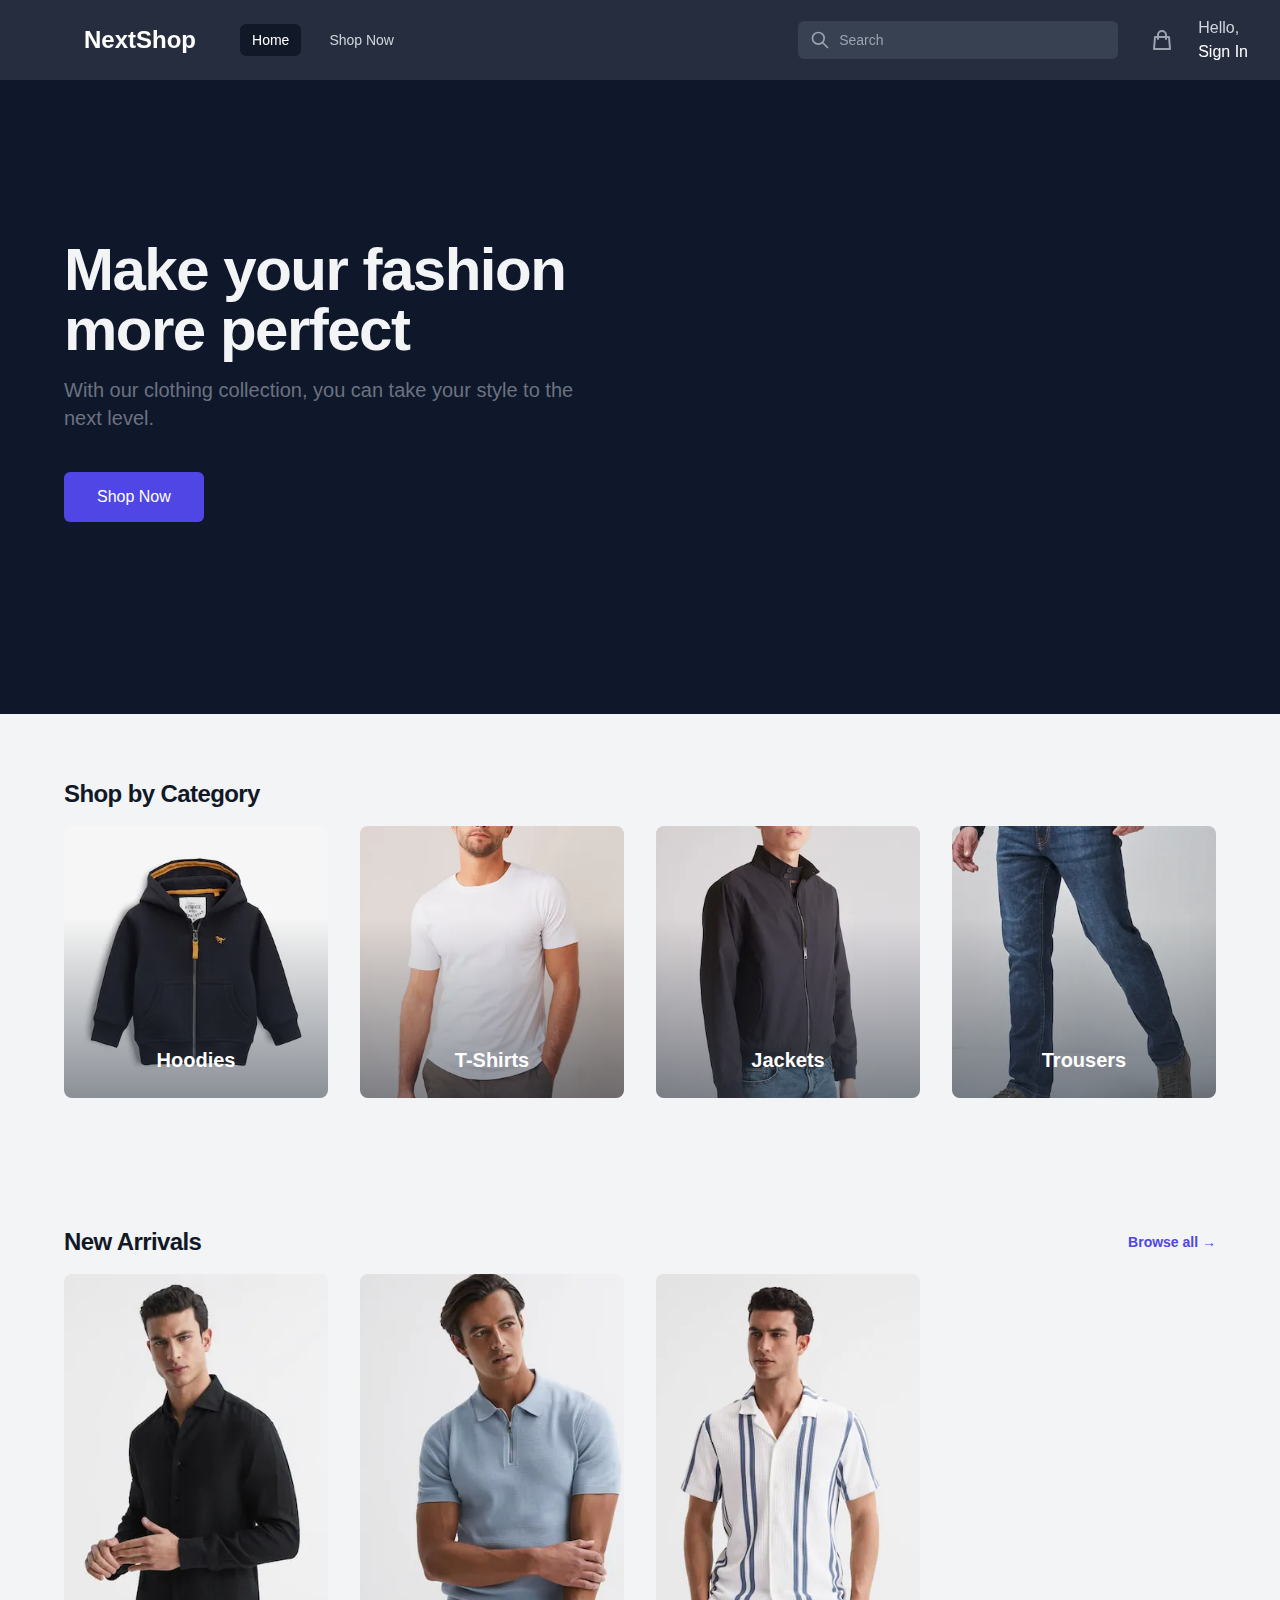
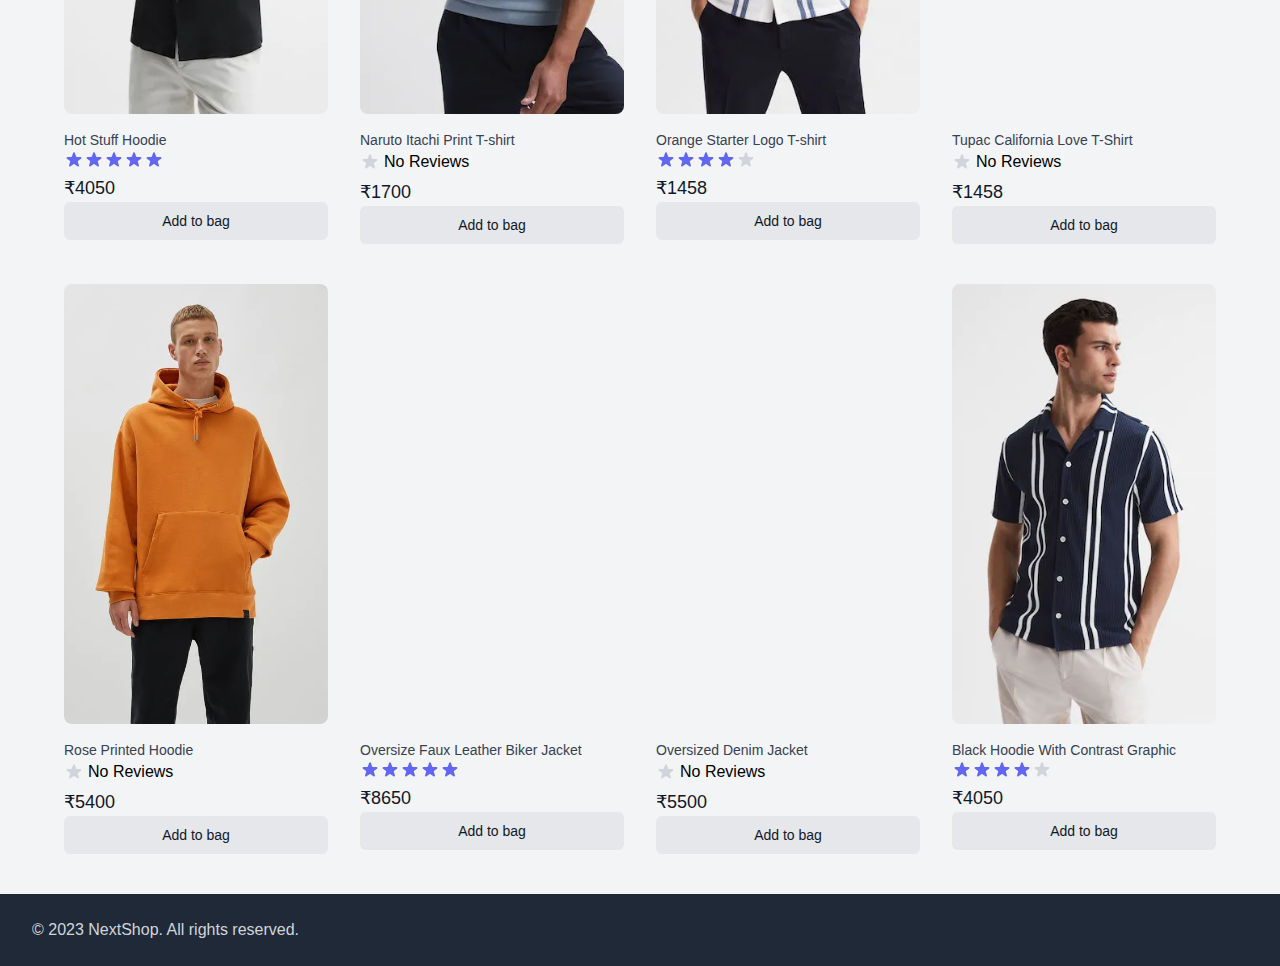
==== index.html @ e2e9a391 "Add" ====
<!doctype html>
<html lang="en">

<head>
    <meta charset="utf-8">
    <meta name="viewport" content="width=device-width, initial-scale=1">
    <title>Bootstrap demo</title>
    <link rel="stylesheet" href="style.css">
    <link href="https://cdn.jsdelivr.net/npm/bootstrap@5.3.1/dist/css/bootstrap.min.css" rel="stylesheet"
        integrity="sha384-4bw+/aepP/YC94hEpVNVgiZdgIC5+VKNBQNGCHeKRQN+PtmoHDEXuppvnDJzQIu9" crossorigin="anonymous">
</head>

<body>
    <div class="flex flex-col min-h-screen bg-gray-100">
        <nav class="sticky top-0 bg-slate-900 bg-opacity-90 backdrop-blur backdrop-filter z-40"
            data-headlessui-state="">
            <div class="max-w-7xl mx-auto px-2 sm:px-4 lg:px-8">
                <div class="relative flex h-16 md:h-20 lg:gap-x-4 justify-between items-center">
                    <div class="flex items-center justify-center gap-x-2">
                        <div class="flex-shrink-0 flex items-center text-2xl font-bold focus:outline-none focus:ring px-3 py-2 rounded-sm gap-x-2 cursor-pointer"
                            href="/"><span
                                style="box-sizing:border-box;display:inline-block;overflow:hidden;width:initial;height:initial;background:none;opacity:1;border:0;margin:0;padding:0;position:relative;max-width:100%"><span
                                    style="box-sizing:border-box;display:block;width:initial;height:initial;background:none;opacity:1;border:0;margin:0;padding:0;max-width:100%"><img
                                        style="display:block;max-width:100%;width:initial;height:initial;background:none;opacity:1;border:0;margin:0;padding:0"
                                        alt="" aria-hidden="true"
                                        src="data:image/svg+xml,%3csvg%20xmlns=%27http://www.w3.org/2000/svg%27%20version=%271.1%27%20width=%2732%27%20height=%2732%27/%3e"></span><img
                                    alt=""
                                    src="https://www.next.co.uk/static-content/icons/header/next/v1/vision/new-next-black-logo.svg"
                                    decoding="async" data-nimg="intrinsic" class="w-full h-full"
                                    style="position:absolute;top:0;left:0;bottom:0;right:0;box-sizing:border-box;padding:0;border:none;margin:auto;display:block;width:0;height:0;min-width:100%;max-width:100%;min-height:100%;max-height:100%"
                                    srcset="https://www.next.co.uk/static-content/icons/header/next/v1/vision/new-next-black-logo.svg 1x, https://www.next.co.uk/static-content/icons/header/next/v1/vision/new-next-black-logo.svg 2x"><noscript><img
                                        alt=""
                                        srcSet="https://www.next.co.uk/static-content/icons/header/next/v1/vision/new-next-black-logo.svg 1x, https://www.next.co.uk/static-content/icons/header/next/v1/vision/new-next-black-logo.svg 2x"
                                        src="https://www.next.co.uk/static-content/icons/header/next/v1/vision/new-next-black-logo.svg"
                                        decoding="async" data-nimg="intrinsic"
                                        style="position:absolute;top:0;left:0;bottom:0;right:0;box-sizing:border-box;padding:0;border:none;margin:auto;display:block;width:0;height:0;min-width:100%;max-width:100%;min-height:100%;max-height:100%"
                                        class="w-full h-full" loading="lazy" /></noscript></span><span
                                class="text-white hidden md:inline">NextShop</span></div>
                        <div class="hidden lg:block lg:ml-6">
                            <div class="flex space-x-4"><a href="index.html"><span
                                class="bg-gray-900 text-white px-3 py-2 rounded-md text-sm font-medium cursor-pointer"
                                href="index.html">Home</span></a><a href="shopNow.html"><span
                                    class="text-gray-300 hover:bg-gray-700 hover:text-white px-3 py-2 rounded-md text-sm font-medium cursor-pointer"
                                    href="shopNow.html">Shop Now</span></a></div>
                        </div>
                    </div>
                    <div class="flex-1 flex justify-center items-center px-2 lg:ml-6 lg:justify-end">
                        <form class="max-w-lg w-full lg:max-w-xs"><label for="search" class="sr-only">Search</label>
                            <div class="relative">
                                <div class="absolute inset-y-0 left-0 pl-3 flex items-center pointer-events-none"><svg
                                        xmlns="http://www.w3.org/2000/svg" fill="none" viewBox="0 0 24 24"
                                        stroke-width="2" stroke="currentColor" aria-hidden="true"
                                        class="h-5 w-5 text-gray-400">
                                        <path stroke-linecap="round" stroke-linejoin="round"
                                            d="M21 21l-6-6m2-5a7 7 0 11-14 0 7 7 0 0114 0z"></path>
                                    </svg></div><input type="search" id="search" name="search"
                                    class="block w-full pl-10 pr-3 py-2 border border-transparent rounded-md leading-5 bg-gray-700 text-gray-300 placeholder-gray-400 focus:outline-none focus:bg-white focus:border-white focus:ring-white focus:text-gray-900 sm:text-sm lg:max-w-sm"
                                    placeholder="Search" value="">
                            </div>
                        </form>
                    </div>
                    <div class="flex items-center lg:hidden"><button
                            class="inline-flex items-center justify-center p-2 rounded-md text-gray-400 hover:text-white focus:outline-none focus:ring-1 focus:ring-offset-1 focus:ring-offset-gray-800 focus:ring-white"
                            id="headlessui-disclosure-button-2" type="button" aria-expanded="false"
                            data-headlessui-state=""><span class="sr-only">Open main menu</span><svg
                                xmlns="http://www.w3.org/2000/svg" fill="none" viewBox="0 0 24 24" stroke-width="2"
                                stroke="currentColor" aria-hidden="true" class="block h-6 w-6">
                                <path stroke-linecap="round" stroke-linejoin="round" d="M4 6h16M4 12h16M4 18h16"></path>
                            </svg></button></div>
                    <div class="flex items-center"><button type="button"
                            class="relative flex-shrink-0 p-2 text-gray-400 hover:text-white focus:outline-none focus:ring-1 focus:ring-offset-1 focus:ring-offset-gray-800 focus:ring-white rounded-md"
                            href="/cart"><span class="sr-only">View Cart</span><svg xmlns="http://www.w3.org/2000/svg"
                                fill="none" viewBox="0 0 24 24" stroke-width="2" stroke="currentColor"
                                aria-hidden="true" class="h-6 w-6">
                                <path stroke-linecap="round" stroke-linejoin="round"
                                    d="M16 11V7a4 4 0 00-8 0v4M5 9h14l1 12H4L5 9z"></path>
                            </svg></button>
                        <div class="relative flex-shrink-0 z-40" data-headlessui-state="">
                            <div class="flex-shrink-0 text-white hidden lg:flex flex-col ml-4"><span
                                    class="text-gray-300 font-medium">Hello,</span><button
                                    class="focus:outline-none focus:ring-1 focus:ring-offset-1 focus:ring-offset-gray-800 focus:ring-white cursor-pointer"
                                    id="headlessui-menu-button-1" type="button" aria-haspopup="true"
                                    aria-expanded="false" data-headlessui-state=""><a href="login.html"><span class="font-medium text-white"
                                    id="names"    href="">Sign In</span></a></button></div>
                        </div>
                    </div>
                </div>
            </div>
        </nav>
        <div class="flex-1 container max-w-7xl mx-auto px-4 sm:px-6 lg:px-8">
            <div>
                <div class="relative overflow-hidden bg-slate-900 full-bleed">
                    <div class="pt-16 pb-80 sm:pt-24 sm:pb-40 lg:pt-40 lg:pb-48">
                        <div class="relative max-w-7xl mx-auto px-4 sm:px-6 lg:px-8 sm:static">
                            <div class="sm:max-w-lg">
                                <h1 class="text-4xl font font-extrabold tracking-tight text-gray-100 sm:text-6xl">Make
                                    your fashion more perfect</h1>
                                <p class="mt-4 text-xl text-gray-500">With our clothing collection, you can take your
                                    style to the next level.</p>
                            </div>
                            <div>
                                <div class="mt-10">
                                    <div aria-hidden="true"
                                        class="pointer-events-none lg:absolute lg:inset-y-0 lg:max-w-7xl lg:mx-auto lg:w-full">
                                        <div
                                            class="absolute transform sm:left-1/2 sm:top-0 sm:translate-x-8 lg:left-1/2 lg:top-1/2 lg:-translate-y-1/2 lg:translate-x-8">
                                            <div class="flex items-center space-x-6 lg:space-x-8">
                                                <div class="flex-shrink-0 grid grid-cols-1 gap-y-6 lg:gap-y-8">
                                                    <div class="rounded-lg overflow-hidden sm:opacity-0 lg:opacity-100">
                                                        <span
                                                            style="box-sizing:border-box;display:inline-block;overflow:hidden;width:initial;height:initial;background:none;opacity:1;border:0;margin:0;padding:0;position:relative;max-width:100%"><span
                                                                style="box-sizing:border-box;display:block;width:initial;height:initial;background:none;opacity:1;border:0;margin:0;padding:0;max-width:100%"><img
                                                                    style="display:block;max-width:100%;width:initial;height:initial;background:none;opacity:1;border:0;margin:0;padding:0"
                                                                    alt="" aria-hidden="true"
                                                                    src="Nextshopbranded_files"></span><img
                                                                alt=""
                                                                src="/_next/image?url=https%3A%2F%2Fxcdn.next.co.uk%2Fcommon%2Fitems%2Fdefault%2Fdefault%2Fpublications%2Fg75%2Fshotzoom%2F2010%2F355-647s.jpg%3Fim%3DResize%2Cwidth%3D364&amp;w=384&amp;q=75"
                                                                decoding="async" data-nimg="intrinsic"
                                                                class="w-full h-full object-center object-cover"
                                                                style="position:absolute;top:0;left:0;bottom:0;right:0;box-sizing:border-box;padding:0;border:none;margin:auto;display:block;width:0;height:0;min-width:100%;max-width:100%;min-height:100%;max-height:100%"
                                                                srcset="/_next/image?url=https%3A%2F%2Fxcdn.next.co.uk%2Fcommon%2Fitems%2Fdefault%2Fdefault%2Fpublications%2Fg75%2Fshotzoom%2F2010%2F355-647s.jpg%3Fim%3DResize%2Cwidth%3D364&amp;w=256&amp;q=75 1x, /_next/image?url=https%3A%2F%2Fxcdn.next.co.uk%2Fcommon%2Fitems%2Fdefault%2Fdefault%2Fpublications%2Fg75%2Fshotzoom%2F2010%2F355-647s.jpg%3Fim%3DResize%2Cwidth%3D364&amp;w=384&amp;q=75 2x"><noscript><img
                                                                    alt=""
                                                                    srcSet="/_next/image?url=https%3A%2F%2Fxcdn.next.co.uk%2Fcommon%2Fitems%2Fdefault%2Fdefault%2Fpublications%2Fg75%2Fshotzoom%2F2010%2F355-647s.jpg%3Fim%3DResize%2Cwidth%3D364&amp;w=256&amp;q=75 1x, /_next/image?url=https%3A%2F%2Fxcdn.next.co.uk%2Fcommon%2Fitems%2Fdefault%2Fdefault%2Fpublications%2Fg75%2Fshotzoom%2F2010%2F355-647s.jpg%3Fim%3DResize%2Cwidth%3D364&amp;w=384&amp;q=75 2x"
                                                                    src="/_next/image?url=https%3A%2F%2Fxcdn.next.co.uk%2Fcommon%2Fitems%2Fdefault%2Fdefault%2Fpublications%2Fg75%2Fshotzoom%2F2010%2F355-647s.jpg%3Fim%3DResize%2Cwidth%3D364&amp;w=384&amp;q=75"
                                                                    decoding="async" data-nimg="intrinsic"
                                                                    style="position:absolute;top:0;left:0;bottom:0;right:0;box-sizing:border-box;padding:0;border:none;margin:auto;display:block;width:0;height:0;min-width:100%;max-width:100%;min-height:100%;max-height:100%"
                                                                    class="w-full h-full object-center object-cover"
                                                                    loading="lazy" /></noscript></span>
                                                    </div>
                                                    <div class="rounded-lg overflow-hidden"><span
                                                            style="box-sizing:border-box;display:inline-block;overflow:hidden;width:initial;height:initial;background:none;opacity:1;border:0;margin:0;padding:0;position:relative;max-width:100%"><span
                                                                style="box-sizing:border-box;display:block;width:initial;height:initial;background:none;opacity:1;border:0;margin:0;padding:0;max-width:100%"><img
                                                                    style="display:block;max-width:100%;width:initial;height:initial;background:none;opacity:1;border:0;margin:0;padding:0"
                                                                    alt="" aria-hidden="true"
                                                                    src="data:image/svg+xml,%3csvg%20xmlns=%27http://www.w3.org/2000/svg%27%20version=%271.1%27%20width=%27176%27%20height=%27256%27/%3e"></span><img
                                                                alt=""
                                                                src="/_next/image?url=https%3A%2F%2Fxcdn.next.co.uk%2Fcommon%2Fitems%2Fdefault%2Fdefault%2Fitemimages%2Faltitemzoom%2Fa21169s.jpg%3Fim%3DResize%2Cwidth%3D364&amp;w=384&amp;q=75"
                                                                decoding="async" data-nimg="intrinsic"
                                                                class="w-full h-full object-center object-cover"
                                                                style="position:absolute;top:0;left:0;bottom:0;right:0;box-sizing:border-box;padding:0;border:none;margin:auto;display:block;width:0;height:0;min-width:100%;max-width:100%;min-height:100%;max-height:100%"
                                                                srcset="/_next/image?url=https%3A%2F%2Fxcdn.next.co.uk%2Fcommon%2Fitems%2Fdefault%2Fdefault%2Fitemimages%2Faltitemzoom%2Fa21169s.jpg%3Fim%3DResize%2Cwidth%3D364&amp;w=256&amp;q=75 1x, /_next/image?url=https%3A%2F%2Fxcdn.next.co.uk%2Fcommon%2Fitems%2Fdefault%2Fdefault%2Fitemimages%2Faltitemzoom%2Fa21169s.jpg%3Fim%3DResize%2Cwidth%3D364&amp;w=384&amp;q=75 2x"><noscript><img
                                                                    alt=""
                                                                    srcSet="/_next/image?url=https%3A%2F%2Fxcdn.next.co.uk%2Fcommon%2Fitems%2Fdefault%2Fdefault%2Fitemimages%2Faltitemzoom%2Fa21169s.jpg%3Fim%3DResize%2Cwidth%3D364&amp;w=256&amp;q=75 1x, /_next/image?url=https%3A%2F%2Fxcdn.next.co.uk%2Fcommon%2Fitems%2Fdefault%2Fdefault%2Fitemimages%2Faltitemzoom%2Fa21169s.jpg%3Fim%3DResize%2Cwidth%3D364&amp;w=384&amp;q=75 2x"
                                                                    src="/_next/image?url=https%3A%2F%2Fxcdn.next.co.uk%2Fcommon%2Fitems%2Fdefault%2Fdefault%2Fitemimages%2Faltitemzoom%2Fa21169s.jpg%3Fim%3DResize%2Cwidth%3D364&amp;w=384&amp;q=75"
                                                                    decoding="async" data-nimg="intrinsic"
                                                                    style="position:absolute;top:0;left:0;bottom:0;right:0;box-sizing:border-box;padding:0;border:none;margin:auto;display:block;width:0;height:0;min-width:100%;max-width:100%;min-height:100%;max-height:100%"
                                                                    class="w-full h-full object-center object-cover"
                                                                    loading="lazy" /></noscript></span></div>
                                                </div>
                                                <div class="flex-shrink-0 grid grid-cols-1 gap-y-6 lg:gap-y-8">
                                                    <div class="rounded-lg overflow-hidden"><span
                                                            style="box-sizing:border-box;display:inline-block;overflow:hidden;width:initial;height:initial;background:none;opacity:1;border:0;margin:0;padding:0;position:relative;max-width:100%"><span
                                                                style="box-sizing:border-box;display:block;width:initial;height:initial;background:none;opacity:1;border:0;margin:0;padding:0;max-width:100%"><img
                                                                    style="display:block;max-width:100%;width:initial;height:initial;background:none;opacity:1;border:0;margin:0;padding:0"
                                                                    alt="" aria-hidden="true"
                                                                    src="data:image/svg+xml,%3csvg%20xmlns=%27http://www.w3.org/2000/svg%27%20version=%271.1%27%20width=%27176%27%20height=%27256%27/%3e"></span><img
                                                                alt=""
                                                                src="/_next/image?url=https%3A%2F%2Fxcdn.next.co.uk%2Fcommon%2Fitems%2Fdefault%2Fdefault%2Fpublications%2Fg22%2Fshotzoom%2F678%2F828-527s.jpg%3Fim%3DResize%2Cwidth%3D364&amp;w=384&amp;q=75"
                                                                decoding="async" data-nimg="intrinsic"
                                                                class="w-full h-full object-center object-cover"
                                                                style="position:absolute;top:0;left:0;bottom:0;right:0;box-sizing:border-box;padding:0;border:none;margin:auto;display:block;width:0;height:0;min-width:100%;max-width:100%;min-height:100%;max-height:100%"
                                                                srcset="/_next/image?url=https%3A%2F%2Fxcdn.next.co.uk%2Fcommon%2Fitems%2Fdefault%2Fdefault%2Fpublications%2Fg22%2Fshotzoom%2F678%2F828-527s.jpg%3Fim%3DResize%2Cwidth%3D364&amp;w=256&amp;q=75 1x, /_next/image?url=https%3A%2F%2Fxcdn.next.co.uk%2Fcommon%2Fitems%2Fdefault%2Fdefault%2Fpublications%2Fg22%2Fshotzoom%2F678%2F828-527s.jpg%3Fim%3DResize%2Cwidth%3D364&amp;w=384&amp;q=75 2x"><noscript><img
                                                                    alt=""
                                                                    srcSet="/_next/image?url=https%3A%2F%2Fxcdn.next.co.uk%2Fcommon%2Fitems%2Fdefault%2Fdefault%2Fpublications%2Fg22%2Fshotzoom%2F678%2F828-527s.jpg%3Fim%3DResize%2Cwidth%3D364&amp;w=256&amp;q=75 1x, /_next/image?url=https%3A%2F%2Fxcdn.next.co.uk%2Fcommon%2Fitems%2Fdefault%2Fdefault%2Fpublications%2Fg22%2Fshotzoom%2F678%2F828-527s.jpg%3Fim%3DResize%2Cwidth%3D364&amp;w=384&amp;q=75 2x"
                                                                    src="/_next/image?url=https%3A%2F%2Fxcdn.next.co.uk%2Fcommon%2Fitems%2Fdefault%2Fdefault%2Fpublications%2Fg22%2Fshotzoom%2F678%2F828-527s.jpg%3Fim%3DResize%2Cwidth%3D364&amp;w=384&amp;q=75"
                                                                    decoding="async" data-nimg="intrinsic"
                                                                    style="position:absolute;top:0;left:0;bottom:0;right:0;box-sizing:border-box;padding:0;border:none;margin:auto;display:block;width:0;height:0;min-width:100%;max-width:100%;min-height:100%;max-height:100%"
                                                                    class="w-full h-full object-center object-cover"
                                                                    loading="lazy" /></noscript></span></div>
                                                    <div class="rounded-lg overflow-hidden"><span
                                                            style="box-sizing:border-box;display:inline-block;overflow:hidden;width:initial;height:initial;background:none;opacity:1;border:0;margin:0;padding:0;position:relative;max-width:100%"><span
                                                                style="box-sizing:border-box;display:block;width:initial;height:initial;background:none;opacity:1;border:0;margin:0;padding:0;max-width:100%"><img
                                                                    style="display:block;max-width:100%;width:initial;height:initial;background:none;opacity:1;border:0;margin:0;padding:0"
                                                                    alt="" aria-hidden="true"
                                                                    src="data:image/svg+xml,%3csvg%20xmlns=%27http://www.w3.org/2000/svg%27%20version=%271.1%27%20width=%27176%27%20height=%27256%27/%3e"></span><img
                                                                alt=""
                                                                src="/_next/image?url=https%3A%2F%2Fxcdn.next.co.uk%2Fcommon%2Fitems%2Fdefault%2Fdefault%2Fpublications%2Fg22%2Fshotzoom%2F676%2F934-315s.jpg%3Fim%3DResize%2Cwidth%3D364&amp;w=384&amp;q=75"
                                                                decoding="async" data-nimg="intrinsic"
                                                                class="w-full h-full object-center object-cover"
                                                                style="position:absolute;top:0;left:0;bottom:0;right:0;box-sizing:border-box;padding:0;border:none;margin:auto;display:block;width:0;height:0;min-width:100%;max-width:100%;min-height:100%;max-height:100%"
                                                                srcset="/_next/image?url=https%3A%2F%2Fxcdn.next.co.uk%2Fcommon%2Fitems%2Fdefault%2Fdefault%2Fpublications%2Fg22%2Fshotzoom%2F676%2F934-315s.jpg%3Fim%3DResize%2Cwidth%3D364&amp;w=256&amp;q=75 1x, /_next/image?url=https%3A%2F%2Fxcdn.next.co.uk%2Fcommon%2Fitems%2Fdefault%2Fdefault%2Fpublications%2Fg22%2Fshotzoom%2F676%2F934-315s.jpg%3Fim%3DResize%2Cwidth%3D364&amp;w=384&amp;q=75 2x"><noscript><img
                                                                    alt=""
                                                                    srcSet="/_next/image?url=https%3A%2F%2Fxcdn.next.co.uk%2Fcommon%2Fitems%2Fdefault%2Fdefault%2Fpublications%2Fg22%2Fshotzoom%2F676%2F934-315s.jpg%3Fim%3DResize%2Cwidth%3D364&amp;w=256&amp;q=75 1x, /_next/image?url=https%3A%2F%2Fxcdn.next.co.uk%2Fcommon%2Fitems%2Fdefault%2Fdefault%2Fpublications%2Fg22%2Fshotzoom%2F676%2F934-315s.jpg%3Fim%3DResize%2Cwidth%3D364&amp;w=384&amp;q=75 2x"
                                                                    src="/_next/image?url=https%3A%2F%2Fxcdn.next.co.uk%2Fcommon%2Fitems%2Fdefault%2Fdefault%2Fpublications%2Fg22%2Fshotzoom%2F676%2F934-315s.jpg%3Fim%3DResize%2Cwidth%3D364&amp;w=384&amp;q=75"
                                                                    decoding="async" data-nimg="intrinsic"
                                                                    style="position:absolute;top:0;left:0;bottom:0;right:0;box-sizing:border-box;padding:0;border:none;margin:auto;display:block;width:0;height:0;min-width:100%;max-width:100%;min-height:100%;max-height:100%"
                                                                    class="w-full h-full object-center object-cover"
                                                                    loading="lazy" /></noscript></span></div>
                                                    <div class="rounded-lg overflow-hidden"><span
                                                            style="box-sizing:border-box;display:inline-block;overflow:hidden;width:initial;height:initial;background:none;opacity:1;border:0;margin:0;padding:0;position:relative;max-width:100%"><span
                                                                style="box-sizing:border-box;display:block;width:initial;height:initial;background:none;opacity:1;border:0;margin:0;padding:0;max-width:100%"><img
                                                                    style="display:block;max-width:100%;width:initial;height:initial;background:none;opacity:1;border:0;margin:0;padding:0"
                                                                    alt="" aria-hidden="true"
                                                                    src="data:image/svg+xml,%3csvg%20xmlns=%27http://www.w3.org/2000/svg%27%20version=%271.1%27%20width=%27176%27%20height=%27256%27/%3e"></span><img
                                                                alt=""
                                                                src="/_next/image?url=https%3A%2F%2Fxcdn.next.co.uk%2Fcommon%2Fitems%2Fdefault%2Fdefault%2Fpublications%2Fg76%2Fshotzoom%2F4204%2Fa24-296s.jpg%3Fim%3DResize%2Cwidth%3D364&amp;w=384&amp;q=75"
                                                                decoding="async" data-nimg="intrinsic"
                                                                class="w-full h-full object-center object-cover"
                                                                style="position:absolute;top:0;left:0;bottom:0;right:0;box-sizing:border-box;padding:0;border:none;margin:auto;display:block;width:0;height:0;min-width:100%;max-width:100%;min-height:100%;max-height:100%"
                                                                srcset="/_next/image?url=https%3A%2F%2Fxcdn.next.co.uk%2Fcommon%2Fitems%2Fdefault%2Fdefault%2Fpublications%2Fg76%2Fshotzoom%2F4204%2Fa24-296s.jpg%3Fim%3DResize%2Cwidth%3D364&amp;w=256&amp;q=75 1x, /_next/image?url=https%3A%2F%2Fxcdn.next.co.uk%2Fcommon%2Fitems%2Fdefault%2Fdefault%2Fpublications%2Fg76%2Fshotzoom%2F4204%2Fa24-296s.jpg%3Fim%3DResize%2Cwidth%3D364&amp;w=384&amp;q=75 2x"><noscript><img
                                                                    alt=""
                                                                    srcSet="/_next/image?url=https%3A%2F%2Fxcdn.next.co.uk%2Fcommon%2Fitems%2Fdefault%2Fdefault%2Fpublications%2Fg76%2Fshotzoom%2F4204%2Fa24-296s.jpg%3Fim%3DResize%2Cwidth%3D364&amp;w=256&amp;q=75 1x, /_next/image?url=https%3A%2F%2Fxcdn.next.co.uk%2Fcommon%2Fitems%2Fdefault%2Fdefault%2Fpublications%2Fg76%2Fshotzoom%2F4204%2Fa24-296s.jpg%3Fim%3DResize%2Cwidth%3D364&amp;w=384&amp;q=75 2x"
                                                                    src="/_next/image?url=https%3A%2F%2Fxcdn.next.co.uk%2Fcommon%2Fitems%2Fdefault%2Fdefault%2Fpublications%2Fg76%2Fshotzoom%2F4204%2Fa24-296s.jpg%3Fim%3DResize%2Cwidth%3D364&amp;w=384&amp;q=75"
                                                                    decoding="async" data-nimg="intrinsic"
                                                                    style="position:absolute;top:0;left:0;bottom:0;right:0;box-sizing:border-box;padding:0;border:none;margin:auto;display:block;width:0;height:0;min-width:100%;max-width:100%;min-height:100%;max-height:100%"
                                                                    class="w-full h-full object-center object-cover"
                                                                    loading="lazy" /></noscript></span></div>
                                                </div>
                                                <div class="flex-shrink-0 grid grid-cols-1 gap-y-6 lg:gap-y-8">
                                                    <div class="rounded-lg overflow-hidden"><span
                                                            style="box-sizing:border-box;display:inline-block;overflow:hidden;width:initial;height:initial;background:none;opacity:1;border:0;margin:0;padding:0;position:relative;max-width:100%"><span
                                                                style="box-sizing:border-box;display:block;width:initial;height:initial;background:none;opacity:1;border:0;margin:0;padding:0;max-width:100%"><img
                                                                    style="display:block;max-width:100%;width:initial;height:initial;background:none;opacity:1;border:0;margin:0;padding:0"
                                                                    alt="" aria-hidden="true"
                                                                    src="data:image/svg+xml,%3csvg%20xmlns=%27http://www.w3.org/2000/svg%27%20version=%271.1%27%20width=%27176%27%20height=%27256%27/%3e"></span><img
                                                                alt=""
                                                                src="/_next/image?url=https%3A%2F%2Fxcdn.next.co.uk%2Fcommon%2Fitems%2Fdefault%2Fdefault%2Fitemimages%2Faltitemzoom%2Fk06271s.jpg%3Fim%3DResize%2Cwidth%3D364&amp;w=384&amp;q=75"
                                                                decoding="async" data-nimg="intrinsic"
                                                                class="w-full h-full object-center object-cover"
                                                                style="position:absolute;top:0;left:0;bottom:0;right:0;box-sizing:border-box;padding:0;border:none;margin:auto;display:block;width:0;height:0;min-width:100%;max-width:100%;min-height:100%;max-height:100%"
                                                                srcset="/_next/image?url=https%3A%2F%2Fxcdn.next.co.uk%2Fcommon%2Fitems%2Fdefault%2Fdefault%2Fitemimages%2Faltitemzoom%2Fk06271s.jpg%3Fim%3DResize%2Cwidth%3D364&amp;w=256&amp;q=75 1x, /_next/image?url=https%3A%2F%2Fxcdn.next.co.uk%2Fcommon%2Fitems%2Fdefault%2Fdefault%2Fitemimages%2Faltitemzoom%2Fk06271s.jpg%3Fim%3DResize%2Cwidth%3D364&amp;w=384&amp;q=75 2x"><noscript><img
                                                                    alt=""
                                                                    srcSet="/_next/image?url=https%3A%2F%2Fxcdn.next.co.uk%2Fcommon%2Fitems%2Fdefault%2Fdefault%2Fitemimages%2Faltitemzoom%2Fk06271s.jpg%3Fim%3DResize%2Cwidth%3D364&amp;w=256&amp;q=75 1x, /_next/image?url=https%3A%2F%2Fxcdn.next.co.uk%2Fcommon%2Fitems%2Fdefault%2Fdefault%2Fitemimages%2Faltitemzoom%2Fk06271s.jpg%3Fim%3DResize%2Cwidth%3D364&amp;w=384&amp;q=75 2x"
                                                                    src="/_next/image?url=https%3A%2F%2Fxcdn.next.co.uk%2Fcommon%2Fitems%2Fdefault%2Fdefault%2Fitemimages%2Faltitemzoom%2Fk06271s.jpg%3Fim%3DResize%2Cwidth%3D364&amp;w=384&amp;q=75"
                                                                    decoding="async" data-nimg="intrinsic"
                                                                    style="position:absolute;top:0;left:0;bottom:0;right:0;box-sizing:border-box;padding:0;border:none;margin:auto;display:block;width:0;height:0;min-width:100%;max-width:100%;min-height:100%;max-height:100%"
                                                                    class="w-full h-full object-center object-cover"
                                                                    loading="lazy" /></noscript></span></div>
                                                    <div class="rounded-lg overflow-hidden"><span
                                                            style="box-sizing:border-box;display:inline-block;overflow:hidden;width:initial;height:initial;background:none;opacity:1;border:0;margin:0;padding:0;position:relative;max-width:100%"><span
                                                                style="box-sizing:border-box;display:block;width:initial;height:initial;background:none;opacity:1;border:0;margin:0;padding:0;max-width:100%"><img
                                                                    style="display:block;max-width:100%;width:initial;height:initial;background:none;opacity:1;border:0;margin:0;padding:0"
                                                                    alt="" aria-hidden="true"
                                                                    src="data:image/svg+xml,%3csvg%20xmlns=%27http://www.w3.org/2000/svg%27%20version=%271.1%27%20width=%27176%27%20height=%27256%27/%3e"></span><img
                                                                alt=""
                                                                src="/_next/image?url=https%3A%2F%2Fxcdn.next.co.uk%2Fcommon%2Fitems%2Fdefault%2Fdefault%2Fitemimages%2Faltitemzoom%2Fp70321s.jpg%3Fim%3DResize%2Cwidth%3D364&amp;w=384&amp;q=75"
                                                                decoding="async" data-nimg="intrinsic"
                                                                class="w-full h-full object-center object-cover"
                                                                style="position:absolute;top:0;left:0;bottom:0;right:0;box-sizing:border-box;padding:0;border:none;margin:auto;display:block;width:0;height:0;min-width:100%;max-width:100%;min-height:100%;max-height:100%"
                                                                srcset="/_next/image?url=https%3A%2F%2Fxcdn.next.co.uk%2Fcommon%2Fitems%2Fdefault%2Fdefault%2Fitemimages%2Faltitemzoom%2Fp70321s.jpg%3Fim%3DResize%2Cwidth%3D364&amp;w=256&amp;q=75 1x, /_next/image?url=https%3A%2F%2Fxcdn.next.co.uk%2Fcommon%2Fitems%2Fdefault%2Fdefault%2Fitemimages%2Faltitemzoom%2Fp70321s.jpg%3Fim%3DResize%2Cwidth%3D364&amp;w=384&amp;q=75 2x"><noscript><img
                                                                    alt=""
                                                                    srcSet="/_next/image?url=https%3A%2F%2Fxcdn.next.co.uk%2Fcommon%2Fitems%2Fdefault%2Fdefault%2Fitemimages%2Faltitemzoom%2Fp70321s.jpg%3Fim%3DResize%2Cwidth%3D364&amp;w=256&amp;q=75 1x, /_next/image?url=https%3A%2F%2Fxcdn.next.co.uk%2Fcommon%2Fitems%2Fdefault%2Fdefault%2Fitemimages%2Faltitemzoom%2Fp70321s.jpg%3Fim%3DResize%2Cwidth%3D364&amp;w=384&amp;q=75 2x"
                                                                    src="/_next/image?url=https%3A%2F%2Fxcdn.next.co.uk%2Fcommon%2Fitems%2Fdefault%2Fdefault%2Fitemimages%2Faltitemzoom%2Fp70321s.jpg%3Fim%3DResize%2Cwidth%3D364&amp;w=384&amp;q=75"
                                                                    decoding="async" data-nimg="intrinsic"
                                                                    style="position:absolute;top:0;left:0;bottom:0;right:0;box-sizing:border-box;padding:0;border:none;margin:auto;display:block;width:0;height:0;min-width:100%;max-width:100%;min-height:100%;max-height:100%"
                                                                    class="w-full h-full object-center object-cover"
                                                                    loading="lazy" /></noscript></span></div>
                                                </div>
                                            </div>
                                        </div>
                                    </div><a href="shopNow.html"><span
                                        class="inline-block text-center bg-indigo-600 border border-transparent rounded-md py-3 px-8 font-medium text-white hover:bg-indigo-700 cursor-pointer"
                                        href="shopNow.html">Shop Now</span></a>
                                </div>
                            </div>
                        </div>
                    </div>
                </div>
                <div>
                    <div class="py-16 xl:max-w-7xl xl:mx-auto xl:px-8">
                        <h2 class="text-2xl font-extrabold tracking-tight text-gray-900">Shop by Category</h2>
                        <div class="mt-4 scrollbar">
                            <div class="-my-2">
                                <div
                                    class="box-content py-2 relative h-80 overflow-x-auto overflow-y-hidden xl:overflow-visible">
                                    <div
                                        class="absolute min-w-screen-xl px-4 flex space-x-8 sm:px-6 lg:px-8 xl:relative xl:px-0 xl:space-x-0 xl:grid xl:grid-cols-4 xl:gap-x-8">
                                        <div>
                                            <div class="relative w-56 h-[17rem] rounded-lg p-6 flex flex-col overflow-hidden hover:opacity-75 xl:w-auto cursor-pointer"
                                                href="/search?category=Hoodies"><span class="absolute inset-0"><span
                                                        style="box-sizing:border-box;display:block;overflow:hidden;width:initial;height:initial;background:none;opacity:1;border:0;margin:0;padding:0;position:absolute;top:0;left:0;bottom:0;right:0"><img
                                                            alt="Hoodies" sizes="100vw"
                                                            srcset="images/image (5).webp"
                                                            src="images/image (5).webp"
                                                            decoding="async" data-nimg="fill"
                                                            class="object-center object-cover"
                                                            style="position:absolute;top:0;left:0;bottom:0;right:0;box-sizing:border-box;padding:0;border:none;margin:auto;display:block;width:0;height:0;min-width:100%;max-width:100%;min-height:100%;max-height:100%"></span></span><span
                                                    class="absolute inset-x-0 bottom-0 h-2/3 bg-gradient-to-t from-gray-800 opacity-50"></span><span
                                                    class="relative mt-auto text-center text-xl font-bold text-white">Hoodies</span>
                                            </div>
                                        </div>
                                        <div>
                                            <div class="relative w-56 h-[17rem] rounded-lg p-6 flex flex-col overflow-hidden hover:opacity-75 xl:w-auto cursor-pointer"
                                                href="/search?category=T-shirts"><span class="absolute inset-0"><span
                                                        style="box-sizing:border-box;display:block;overflow:hidden;width:initial;height:initial;background:none;opacity:1;border:0;margin:0;padding:0;position:absolute;top:0;left:0;bottom:0;right:0"><img
                                                            alt="T-Shirts" sizes="100vw"
                                                            srcset="images/image (3).webp"
                                                            src="images/image (3).webp"
                                                            decoding="async" data-nimg="fill"
                                                            class="object-center object-cover"
                                                            style="position:absolute;top:0;left:0;bottom:0;right:0;box-sizing:border-box;padding:0;border:none;margin:auto;display:block;width:0;height:0;min-width:100%;max-width:100%;min-height:100%;max-height:100%"></span></span><span
                                                    class="absolute inset-x-0 bottom-0 h-2/3 bg-gradient-to-t from-gray-800 opacity-50"></span><span
                                                    class="relative mt-auto text-center text-xl font-bold text-white">T-Shirts</span>
                                            </div>
                                        </div>
                                        <div>
                                            <div class="relative w-56 h-[17rem] rounded-lg p-6 flex flex-col overflow-hidden hover:opacity-75 xl:w-auto cursor-pointer"
                                                href="/search?category=Jackets"><span class="absolute inset-0"><span
                                                        style="box-sizing:border-box;display:block;overflow:hidden;width:initial;height:initial;background:none;opacity:1;border:0;margin:0;padding:0;position:absolute;top:0;left:0;bottom:0;right:0"><img
                                                            alt="Jackets" sizes="100vw"
                                                            srcset="images/image (7).webp"
                                                            src="images/image (7).webp"
                                                            decoding="async" data-nimg="fill"
                                                            class="object-center object-cover"
                                                            style="position:absolute;top:0;left:0;bottom:0;right:0;box-sizing:border-box;padding:0;border:none;margin:auto;display:block;width:0;height:0;min-width:100%;max-width:100%;min-height:100%;max-height:100%"></span></span><span
                                                    class="absolute inset-x-0 bottom-0 h-2/3 bg-gradient-to-t from-gray-800 opacity-50"></span><span
                                                    class="relative mt-auto text-center text-xl font-bold text-white">Jackets</span>
                                            </div>
                                        </div>
                                        <div>
                                            <div class="relative w-56 h-[17rem] rounded-lg p-6 flex flex-col overflow-hidden hover:opacity-75 xl:w-auto cursor-pointer"
                                                href="/search?category=Trousers"><span class="absolute inset-0"><span
                                                        style="box-sizing:border-box;display:block;overflow:hidden;width:initial;height:initial;background:none;opacity:1;border:0;margin:0;padding:0;position:absolute;top:0;left:0;bottom:0;right:0"><img
                                                            alt="Trousers" sizes="100vw"
                                                            srcset="images/image (9).webp"
                                                            src="images/image (9).webp"
                                                            decoding="async" data-nimg="fill"
                                                            class="object-center object-cover"
                                                            style="position:absolute;top:0;left:0;bottom:0;right:0;box-sizing:border-box;padding:0;border:none;margin:auto;display:block;width:0;height:0;min-width:100%;max-width:100%;min-height:100%;max-height:100%"></span></span><span
                                                    class="absolute inset-x-0 bottom-0 h-2/3 bg-gradient-to-t from-gray-800 opacity-50"></span><span
                                                    class="relative mt-auto text-center text-xl font-bold text-white">Trousers</span>
                                            </div>
                                        </div>
                                    </div>
                                </div>
                            </div>
                        </div>
                    </div>
                </div>
                <section aria-labelledby="products-heading" class="xl:max-w-7xl xl:mx-auto xl:px-8">
                    <div class="flex px-4 sm:px-6 py-4 sm:items-center sm:justify-between lg:px-8 xl:px-0">
                        <h2 id="favorites-heading" class="text-2xl font-extrabold tracking-tight text-gray-900">New
                            Arrivals</h2>
                        <p class="hidden md:block text-sm font-semibold text-indigo-600 hover:text-indigo-500 cursor-pointer"
                            href="/search?sort=newest">Browse all<span aria-hidden="true"> →</span></p>
                    </div>
                    <div
                        class="grid grid-cols-1 gap-y-10 sm:grid-cols-2 gap-x-6 lg:grid-cols-3 xl:grid-cols-4 xl:gap-x-8 mb-6">
                        <div class="flex flex-col">
                            <div class="group cursor-pointer" href="/product/hot-stuff-hoodie">
                                <div class="relative w-full h-80 md:h-auto rounded-lg overflow-hidden"><span
                                        style="box-sizing:border-box;display:block;overflow:hidden;width:initial;height:initial;background:none;opacity:1;border:0;margin:0;padding:0;position:relative"><span
                                            style="box-sizing:border-box;display:block;width:initial;height:initial;background:none;opacity:1;border:0;margin:0;padding:0;padding-top:166.66666666666669%"></span><img
                                            alt=""
                                            src="images/na1.webp    "
                                            decoding="async" data-nimg="responsive"
                                            class="w-full h-full object-center object-cover hover:opacity-75"
                                            style="position:absolute;top:0;left:0;bottom:0;right:0;box-sizing:border-box;padding:0;border:none;margin:auto;display:block;width:0;height:0;min-width:100%;max-width:100%;min-height:100%;max-height:100%"><noscript><img
                                                alt="" sizes="100vw"
                                                srcSet="/_next/image?url=https%3A%2F%2Fxcdn.next.co.uk%2Fcommon%2Fitems%2Fdefault%2Fdefault%2Fpublications%2Fg75%2Fshotzoom%2F3268%2Fa76-403s.jpg%3Fim%3DResize%2Cwidth%3D364&amp;w=640&amp;q=75 640w, /_next/image?url=https%3A%2F%2Fxcdn.next.co.uk%2Fcommon%2Fitems%2Fdefault%2Fdefault%2Fpublications%2Fg75%2Fshotzoom%2F3268%2Fa76-403s.jpg%3Fim%3DResize%2Cwidth%3D364&amp;w=750&amp;q=75 750w, /_next/image?url=https%3A%2F%2Fxcdn.next.co.uk%2Fcommon%2Fitems%2Fdefault%2Fdefault%2Fpublications%2Fg75%2Fshotzoom%2F3268%2Fa76-403s.jpg%3Fim%3DResize%2Cwidth%3D364&amp;w=828&amp;q=75 828w, /_next/image?url=https%3A%2F%2Fxcdn.next.co.uk%2Fcommon%2Fitems%2Fdefault%2Fdefault%2Fpublications%2Fg75%2Fshotzoom%2F3268%2Fa76-403s.jpg%3Fim%3DResize%2Cwidth%3D364&amp;w=1080&amp;q=75 1080w, /_next/image?url=https%3A%2F%2Fxcdn.next.co.uk%2Fcommon%2Fitems%2Fdefault%2Fdefault%2Fpublications%2Fg75%2Fshotzoom%2F3268%2Fa76-403s.jpg%3Fim%3DResize%2Cwidth%3D364&amp;w=1200&amp;q=75 1200w, /_next/image?url=https%3A%2F%2Fxcdn.next.co.uk%2Fcommon%2Fitems%2Fdefault%2Fdefault%2Fpublications%2Fg75%2Fshotzoom%2F3268%2Fa76-403s.jpg%3Fim%3DResize%2Cwidth%3D364&amp;w=1920&amp;q=75 1920w, /_next/image?url=https%3A%2F%2Fxcdn.next.co.uk%2Fcommon%2Fitems%2Fdefault%2Fdefault%2Fpublications%2Fg75%2Fshotzoom%2F3268%2Fa76-403s.jpg%3Fim%3DResize%2Cwidth%3D364&amp;w=2048&amp;q=75 2048w, /_next/image?url=https%3A%2F%2Fxcdn.next.co.uk%2Fcommon%2Fitems%2Fdefault%2Fdefault%2Fpublications%2Fg75%2Fshotzoom%2F3268%2Fa76-403s.jpg%3Fim%3DResize%2Cwidth%3D364&amp;w=3840&amp;q=75 3840w"
                                                src="/_next/image?url=https%3A%2F%2Fxcdn.next.co.uk%2Fcommon%2Fitems%2Fdefault%2Fdefault%2Fpublications%2Fg75%2Fshotzoom%2F3268%2Fa76-403s.jpg%3Fim%3DResize%2Cwidth%3D364&amp;w=3840&amp;q=75"
                                                decoding="async" data-nimg="responsive"
                                                style="position:absolute;top:0;left:0;bottom:0;right:0;box-sizing:border-box;padding:0;border:none;margin:auto;display:block;width:0;height:0;min-width:100%;max-width:100%;min-height:100%;max-height:100%"
                                                class="w-full h-full object-center object-cover hover:opacity-75"
                                                loading="lazy" /></noscript></span></div>
                                <h3 class="mt-4 text-sm text-gray-700 line-clamp-1 hover:text-gray-900">Hot Stuff Hoodie
                                </h3>
                                <div class="flex items-center"><svg xmlns="http://www.w3.org/2000/svg"
                                        viewBox="0 0 20 20" fill="currentColor" aria-hidden="true"
                                        class="text-indigo-500 h-5 w-5 flex-shrink-0">
                                        <path
                                            d="M9.049 2.927c.3-.921 1.603-.921 1.902 0l1.07 3.292a1 1 0 00.95.69h3.462c.969 0 1.371 1.24.588 1.81l-2.8 2.034a1 1 0 00-.364 1.118l1.07 3.292c.3.921-.755 1.688-1.54 1.118l-2.8-2.034a1 1 0 00-1.175 0l-2.8 2.034c-.784.57-1.838-.197-1.539-1.118l1.07-3.292a1 1 0 00-.364-1.118L2.98 8.72c-.783-.57-.38-1.81.588-1.81h3.461a1 1 0 00.951-.69l1.07-3.292z">
                                        </path>
                                    </svg><svg xmlns="http://www.w3.org/2000/svg" viewBox="0 0 20 20"
                                        fill="currentColor" aria-hidden="true"
                                        class="text-indigo-500 h-5 w-5 flex-shrink-0">
                                        <path
                                            d="M9.049 2.927c.3-.921 1.603-.921 1.902 0l1.07 3.292a1 1 0 00.95.69h3.462c.969 0 1.371 1.24.588 1.81l-2.8 2.034a1 1 0 00-.364 1.118l1.07 3.292c.3.921-.755 1.688-1.54 1.118l-2.8-2.034a1 1 0 00-1.175 0l-2.8 2.034c-.784.57-1.838-.197-1.539-1.118l1.07-3.292a1 1 0 00-.364-1.118L2.98 8.72c-.783-.57-.38-1.81.588-1.81h3.461a1 1 0 00.951-.69l1.07-3.292z">
                                        </path>
                                    </svg><svg xmlns="http://www.w3.org/2000/svg" viewBox="0 0 20 20"
                                        fill="currentColor" aria-hidden="true"
                                        class="text-indigo-500 h-5 w-5 flex-shrink-0">
                                        <path
                                            d="M9.049 2.927c.3-.921 1.603-.921 1.902 0l1.07 3.292a1 1 0 00.95.69h3.462c.969 0 1.371 1.24.588 1.81l-2.8 2.034a1 1 0 00-.364 1.118l1.07 3.292c.3.921-.755 1.688-1.54 1.118l-2.8-2.034a1 1 0 00-1.175 0l-2.8 2.034c-.784.57-1.838-.197-1.539-1.118l1.07-3.292a1 1 0 00-.364-1.118L2.98 8.72c-.783-.57-.38-1.81.588-1.81h3.461a1 1 0 00.951-.69l1.07-3.292z">
                                        </path>
                                    </svg><svg xmlns="http://www.w3.org/2000/svg" viewBox="0 0 20 20"
                                        fill="currentColor" aria-hidden="true"
                                        class="text-indigo-500 h-5 w-5 flex-shrink-0">
                                        <path
                                            d="M9.049 2.927c.3-.921 1.603-.921 1.902 0l1.07 3.292a1 1 0 00.95.69h3.462c.969 0 1.371 1.24.588 1.81l-2.8 2.034a1 1 0 00-.364 1.118l1.07 3.292c.3.921-.755 1.688-1.54 1.118l-2.8-2.034a1 1 0 00-1.175 0l-2.8 2.034c-.784.57-1.838-.197-1.539-1.118l1.07-3.292a1 1 0 00-.364-1.118L2.98 8.72c-.783-.57-.38-1.81.588-1.81h3.461a1 1 0 00.951-.69l1.07-3.292z">
                                        </path>
                                    </svg><svg xmlns="http://www.w3.org/2000/svg" viewBox="0 0 20 20"
                                        fill="currentColor" aria-hidden="true"
                                        class="text-indigo-500 h-5 w-5 flex-shrink-0">
                                        <path
                                            d="M9.049 2.927c.3-.921 1.603-.921 1.902 0l1.07 3.292a1 1 0 00.95.69h3.462c.969 0 1.371 1.24.588 1.81l-2.8 2.034a1 1 0 00-.364 1.118l1.07 3.292c.3.921-.755 1.688-1.54 1.118l-2.8-2.034a1 1 0 00-1.175 0l-2.8 2.034c-.784.57-1.838-.197-1.539-1.118l1.07-3.292a1 1 0 00-.364-1.118L2.98 8.72c-.783-.57-.38-1.81.588-1.81h3.461a1 1 0 00.951-.69l1.07-3.292z">
                                        </path>
                                    </svg></div>
                                <p class="mt-1 text-lg font-medium text-gray-900">₹<!-- -->4050</p>
                            </div><button
                                class="relative flex bg-gray-200 border border-transparent rounded-md py-2 px-8 items-center justify-center text-sm font-medium text-gray-900 hover:bg-gray-300">Add
                                to bag</button>
                        </div>
                        <div class="flex flex-col" onclick="show()">
                            <div class="group cursor-pointer" href="/product/naruto-itachi-print-t-shirt">
                                <div class="relative w-full h-80 md:h-auto rounded-lg overflow-hidden"><span
                                        style="box-sizing:border-box;display:block;overflow:hidden;width:initial;height:initial;background:none;opacity:1;border:0;margin:0;padding:0;position:relative"><span
                                            style="box-sizing:border-box;display:block;width:initial;height:initial;background:none;opacity:1;border:0;margin:0;padding:0;padding-top:166.66666666666669%"></span><img
                                            alt=""
                                            src="images/na2.webp"
                                            decoding="async" data-nimg="responsive"
                                            class="w-full h-full object-center object-cover hover:opacity-75"
                                            style="position:absolute;top:0;left:0;bottom:0;right:0;box-sizing:border-box;padding:0;border:none;margin:auto;display:block;width:0;height:0;min-width:100%;max-width:100%;min-height:100%;max-height:100%"><noscript><img
                                                alt="" sizes="100vw"
                                                srcSet="/_next/image?url=https%3A%2F%2Fxcdn.next.co.uk%2Fcommon%2Fitems%2Fdefault%2Fdefault%2Fitemimages%2Faltitemzoom%2F951033s.jpg%3Fim%3DResize%2Cwidth%3D364&amp;w=640&amp;q=75 640w, /_next/image?url=https%3A%2F%2Fxcdn.next.co.uk%2Fcommon%2Fitems%2Fdefault%2Fdefault%2Fitemimages%2Faltitemzoom%2F951033s.jpg%3Fim%3DResize%2Cwidth%3D364&amp;w=750&amp;q=75 750w, /_next/image?url=https%3A%2F%2Fxcdn.next.co.uk%2Fcommon%2Fitems%2Fdefault%2Fdefault%2Fitemimages%2Faltitemzoom%2F951033s.jpg%3Fim%3DResize%2Cwidth%3D364&amp;w=828&amp;q=75 828w, /_next/image?url=https%3A%2F%2Fxcdn.next.co.uk%2Fcommon%2Fitems%2Fdefault%2Fdefault%2Fitemimages%2Faltitemzoom%2F951033s.jpg%3Fim%3DResize%2Cwidth%3D364&amp;w=1080&amp;q=75 1080w, /_next/image?url=https%3A%2F%2Fxcdn.next.co.uk%2Fcommon%2Fitems%2Fdefault%2Fdefault%2Fitemimages%2Faltitemzoom%2F951033s.jpg%3Fim%3DResize%2Cwidth%3D364&amp;w=1200&amp;q=75 1200w, /_next/image?url=https%3A%2F%2Fxcdn.next.co.uk%2Fcommon%2Fitems%2Fdefault%2Fdefault%2Fitemimages%2Faltitemzoom%2F951033s.jpg%3Fim%3DResize%2Cwidth%3D364&amp;w=1920&amp;q=75 1920w, /_next/image?url=https%3A%2F%2Fxcdn.next.co.uk%2Fcommon%2Fitems%2Fdefault%2Fdefault%2Fitemimages%2Faltitemzoom%2F951033s.jpg%3Fim%3DResize%2Cwidth%3D364&amp;w=2048&amp;q=75 2048w, /_next/image?url=https%3A%2F%2Fxcdn.next.co.uk%2Fcommon%2Fitems%2Fdefault%2Fdefault%2Fitemimages%2Faltitemzoom%2F951033s.jpg%3Fim%3DResize%2Cwidth%3D364&amp;w=3840&amp;q=75 3840w"
                                                src="/_next/image?url=https%3A%2F%2Fxcdn.next.co.uk%2Fcommon%2Fitems%2Fdefault%2Fdefault%2Fitemimages%2Faltitemzoom%2F951033s.jpg%3Fim%3DResize%2Cwidth%3D364&amp;w=3840&amp;q=75"
                                                decoding="async" data-nimg="responsive"
                                                style="position:absolute;top:0;left:0;bottom:0;right:0;box-sizing:border-box;padding:0;border:none;margin:auto;display:block;width:0;height:0;min-width:100%;max-width:100%;min-height:100%;max-height:100%"
                                                class="w-full h-full object-center object-cover hover:opacity-75"
                                                loading="lazy" /></noscript></span></div>
                                <h3 class="mt-4 text-sm text-gray-700 line-clamp-1 hover:text-gray-900">Naruto Itachi
                                    Print T-shirt</h3>
                                <div class="flex items-center gap-x-1"><svg xmlns="http://www.w3.org/2000/svg"
                                        viewBox="0 0 20 20" fill="currentColor" aria-hidden="true"
                                        class="text-gray-300 h-5 w-5 flex-shrink-0">
                                        <path
                                            d="M9.049 2.927c.3-.921 1.603-.921 1.902 0l1.07 3.292a1 1 0 00.95.69h3.462c.969 0 1.371 1.24.588 1.81l-2.8 2.034a1 1 0 00-.364 1.118l1.07 3.292c.3.921-.755 1.688-1.54 1.118l-2.8-2.034a1 1 0 00-1.175 0l-2.8 2.034c-.784.57-1.838-.197-1.539-1.118l1.07-3.292a1 1 0 00-.364-1.118L2.98 8.72c-.783-.57-.38-1.81.588-1.81h3.461a1 1 0 00.951-.69l1.07-3.292z">
                                        </path>
                                    </svg>No Reviews</div>
                                <p class="mt-1 text-lg font-medium text-gray-900">₹<!-- -->1700</p>
                            </div><button
                                class="relative flex bg-gray-200 border border-transparent rounded-md py-2 px-8 items-center justify-center text-sm font-medium text-gray-900 hover:bg-gray-300">Add
                                to bag</button>
                        </div>
                        <div class="flex flex-col">
                            <div class="group cursor-pointer" href="/product/orange-starter-logo-t-shirt">
                                <div class="relative w-full h-80 md:h-auto rounded-lg overflow-hidden"><span
                                        style="box-sizing:border-box;display:block;overflow:hidden;width:initial;height:initial;background:none;opacity:1;border:0;margin:0;padding:0;position:relative"><span
                                            style="box-sizing:border-box;display:block;width:initial;height:initial;background:none;opacity:1;border:0;margin:0;padding:0;padding-top:166.66666666666669%"></span><img
                                            alt=""
                                            src="images/na3.webp"
                                            decoding="async" data-nimg="responsive"
                                            class="w-full h-full object-center object-cover hover:opacity-75"
                                            style="position:absolute;top:0;left:0;bottom:0;right:0;box-sizing:border-box;padding:0;border:none;margin:auto;display:block;width:0;height:0;min-width:100%;max-width:100%;min-height:100%;max-height:100%"><noscript><img
                                                alt="" sizes="100vw"
                                                srcSet="/_next/image?url=https%3A%2F%2Fxcdn.next.co.uk%2Fcommon%2Fitems%2Fdefault%2Fdefault%2Fpublications%2Fg76%2Fshotzoom%2F3656%2Fd97-855s.jpg%3Fim%3DResize%2Cwidth%3D364&amp;w=640&amp;q=75 640w, /_next/image?url=https%3A%2F%2Fxcdn.next.co.uk%2Fcommon%2Fitems%2Fdefault%2Fdefault%2Fpublications%2Fg76%2Fshotzoom%2F3656%2Fd97-855s.jpg%3Fim%3DResize%2Cwidth%3D364&amp;w=750&amp;q=75 750w, /_next/image?url=https%3A%2F%2Fxcdn.next.co.uk%2Fcommon%2Fitems%2Fdefault%2Fdefault%2Fpublications%2Fg76%2Fshotzoom%2F3656%2Fd97-855s.jpg%3Fim%3DResize%2Cwidth%3D364&amp;w=828&amp;q=75 828w, /_next/image?url=https%3A%2F%2Fxcdn.next.co.uk%2Fcommon%2Fitems%2Fdefault%2Fdefault%2Fpublications%2Fg76%2Fshotzoom%2F3656%2Fd97-855s.jpg%3Fim%3DResize%2Cwidth%3D364&amp;w=1080&amp;q=75 1080w, /_next/image?url=https%3A%2F%2Fxcdn.next.co.uk%2Fcommon%2Fitems%2Fdefault%2Fdefault%2Fpublications%2Fg76%2Fshotzoom%2F3656%2Fd97-855s.jpg%3Fim%3DResize%2Cwidth%3D364&amp;w=1200&amp;q=75 1200w, /_next/image?url=https%3A%2F%2Fxcdn.next.co.uk%2Fcommon%2Fitems%2Fdefault%2Fdefault%2Fpublications%2Fg76%2Fshotzoom%2F3656%2Fd97-855s.jpg%3Fim%3DResize%2Cwidth%3D364&amp;w=1920&amp;q=75 1920w, /_next/image?url=https%3A%2F%2Fxcdn.next.co.uk%2Fcommon%2Fitems%2Fdefault%2Fdefault%2Fpublications%2Fg76%2Fshotzoom%2F3656%2Fd97-855s.jpg%3Fim%3DResize%2Cwidth%3D364&amp;w=2048&amp;q=75 2048w, /_next/image?url=https%3A%2F%2Fxcdn.next.co.uk%2Fcommon%2Fitems%2Fdefault%2Fdefault%2Fpublications%2Fg76%2Fshotzoom%2F3656%2Fd97-855s.jpg%3Fim%3DResize%2Cwidth%3D364&amp;w=3840&amp;q=75 3840w"
                                                src="/_next/image?url=https%3A%2F%2Fxcdn.next.co.uk%2Fcommon%2Fitems%2Fdefault%2Fdefault%2Fpublications%2Fg76%2Fshotzoom%2F3656%2Fd97-855s.jpg%3Fim%3DResize%2Cwidth%3D364&amp;w=3840&amp;q=75"
                                                decoding="async" data-nimg="responsive"
                                                style="position:absolute;top:0;left:0;bottom:0;right:0;box-sizing:border-box;padding:0;border:none;margin:auto;display:block;width:0;height:0;min-width:100%;max-width:100%;min-height:100%;max-height:100%"
                                                class="w-full h-full object-center object-cover hover:opacity-75"
                                                loading="lazy" /></noscript></span></div>
                                <h3 class="mt-4 text-sm text-gray-700 line-clamp-1 hover:text-gray-900">Orange Starter
                                    Logo T-shirt</h3>
                                <div class="flex items-center"><svg xmlns="http://www.w3.org/2000/svg"
                                        viewBox="0 0 20 20" fill="currentColor" aria-hidden="true"
                                        class="text-indigo-500 h-5 w-5 flex-shrink-0">
                                        <path
                                            d="M9.049 2.927c.3-.921 1.603-.921 1.902 0l1.07 3.292a1 1 0 00.95.69h3.462c.969 0 1.371 1.24.588 1.81l-2.8 2.034a1 1 0 00-.364 1.118l1.07 3.292c.3.921-.755 1.688-1.54 1.118l-2.8-2.034a1 1 0 00-1.175 0l-2.8 2.034c-.784.57-1.838-.197-1.539-1.118l1.07-3.292a1 1 0 00-.364-1.118L2.98 8.72c-.783-.57-.38-1.81.588-1.81h3.461a1 1 0 00.951-.69l1.07-3.292z">
                                        </path>
                                    </svg><svg xmlns="http://www.w3.org/2000/svg" viewBox="0 0 20 20"
                                        fill="currentColor" aria-hidden="true"
                                        class="text-indigo-500 h-5 w-5 flex-shrink-0">
                                        <path
                                            d="M9.049 2.927c.3-.921 1.603-.921 1.902 0l1.07 3.292a1 1 0 00.95.69h3.462c.969 0 1.371 1.24.588 1.81l-2.8 2.034a1 1 0 00-.364 1.118l1.07 3.292c.3.921-.755 1.688-1.54 1.118l-2.8-2.034a1 1 0 00-1.175 0l-2.8 2.034c-.784.57-1.838-.197-1.539-1.118l1.07-3.292a1 1 0 00-.364-1.118L2.98 8.72c-.783-.57-.38-1.81.588-1.81h3.461a1 1 0 00.951-.69l1.07-3.292z">
                                        </path>
                                    </svg><svg xmlns="http://www.w3.org/2000/svg" viewBox="0 0 20 20"
                                        fill="currentColor" aria-hidden="true"
                                        class="text-indigo-500 h-5 w-5 flex-shrink-0">
                                        <path
                                            d="M9.049 2.927c.3-.921 1.603-.921 1.902 0l1.07 3.292a1 1 0 00.95.69h3.462c.969 0 1.371 1.24.588 1.81l-2.8 2.034a1 1 0 00-.364 1.118l1.07 3.292c.3.921-.755 1.688-1.54 1.118l-2.8-2.034a1 1 0 00-1.175 0l-2.8 2.034c-.784.57-1.838-.197-1.539-1.118l1.07-3.292a1 1 0 00-.364-1.118L2.98 8.72c-.783-.57-.38-1.81.588-1.81h3.461a1 1 0 00.951-.69l1.07-3.292z">
                                        </path>
                                    </svg><svg xmlns="http://www.w3.org/2000/svg" viewBox="0 0 20 20"
                                        fill="currentColor" aria-hidden="true"
                                        class="text-indigo-500 h-5 w-5 flex-shrink-0">
                                        <path
                                            d="M9.049 2.927c.3-.921 1.603-.921 1.902 0l1.07 3.292a1 1 0 00.95.69h3.462c.969 0 1.371 1.24.588 1.81l-2.8 2.034a1 1 0 00-.364 1.118l1.07 3.292c.3.921-.755 1.688-1.54 1.118l-2.8-2.034a1 1 0 00-1.175 0l-2.8 2.034c-.784.57-1.838-.197-1.539-1.118l1.07-3.292a1 1 0 00-.364-1.118L2.98 8.72c-.783-.57-.38-1.81.588-1.81h3.461a1 1 0 00.951-.69l1.07-3.292z">
                                        </path>
                                    </svg><svg xmlns="http://www.w3.org/2000/svg" viewBox="0 0 20 20"
                                        fill="currentColor" aria-hidden="true"
                                        class="text-gray-300 h-5 w-5 flex-shrink-0">
                                        <path
                                            d="M9.049 2.927c.3-.921 1.603-.921 1.902 0l1.07 3.292a1 1 0 00.95.69h3.462c.969 0 1.371 1.24.588 1.81l-2.8 2.034a1 1 0 00-.364 1.118l1.07 3.292c.3.921-.755 1.688-1.54 1.118l-2.8-2.034a1 1 0 00-1.175 0l-2.8 2.034c-.784.57-1.838-.197-1.539-1.118l1.07-3.292a1 1 0 00-.364-1.118L2.98 8.72c-.783-.57-.38-1.81.588-1.81h3.461a1 1 0 00.951-.69l1.07-3.292z">
                                        </path>
                                    </svg></div>
                                <p class="mt-1 text-lg font-medium text-gray-900">₹<!-- -->1458</p>
                            </div><button
                                class="relative flex bg-gray-200 border border-transparent rounded-md py-2 px-8 items-center justify-center text-sm font-medium text-gray-900 hover:bg-gray-300">Add
                                to bag</button>
                        </div>
                        <div class="flex flex-col">
                            <div class="group cursor-pointer" href="/product/tupac-california-love-t-shirt">
                                <div class="relative w-full h-80 md:h-auto rounded-lg overflow-hidden"><span
                                        style="box-sizing:border-box;display:block;overflow:hidden;width:initial;height:initial;background:none;opacity:1;border:0;margin:0;padding:0;position:relative"><span
                                            style="box-sizing:border-box;display:block;width:initial;height:initial;background:none;opacity:1;border:0;margin:0;padding:0;padding-top:166.66666666666669%"></span><img
                                            alt=""
                                            src=""
                                            decoding="async" data-nimg="responsive"
                                            class="w-full h-full object-center object-cover hover:opacity-75"
                                            style="position:absolute;top:0;left:0;bottom:0;right:0;box-sizing:border-box;padding:0;border:none;margin:auto;display:block;width:0;height:0;min-width:100%;max-width:100%;min-height:100%;max-height:100%"><noscript><img
                                                alt="" sizes="100vw"
                                                srcSet="/_next/image?url=https%3A%2F%2Fxcdn.next.co.uk%2Fcommon%2Fitems%2Fdefault%2Fdefault%2Fitemimages%2Faltitemzoom%2F419411s.jpg%3Fim%3DResize%2Cwidth%3D364&amp;w=640&amp;q=75 640w, /_next/image?url=https%3A%2F%2Fxcdn.next.co.uk%2Fcommon%2Fitems%2Fdefault%2Fdefault%2Fitemimages%2Faltitemzoom%2F419411s.jpg%3Fim%3DResize%2Cwidth%3D364&amp;w=750&amp;q=75 750w, /_next/image?url=https%3A%2F%2Fxcdn.next.co.uk%2Fcommon%2Fitems%2Fdefault%2Fdefault%2Fitemimages%2Faltitemzoom%2F419411s.jpg%3Fim%3DResize%2Cwidth%3D364&amp;w=828&amp;q=75 828w, /_next/image?url=https%3A%2F%2Fxcdn.next.co.uk%2Fcommon%2Fitems%2Fdefault%2Fdefault%2Fitemimages%2Faltitemzoom%2F419411s.jpg%3Fim%3DResize%2Cwidth%3D364&amp;w=1080&amp;q=75 1080w, /_next/image?url=https%3A%2F%2Fxcdn.next.co.uk%2Fcommon%2Fitems%2Fdefault%2Fdefault%2Fitemimages%2Faltitemzoom%2F419411s.jpg%3Fim%3DResize%2Cwidth%3D364&amp;w=1200&amp;q=75 1200w, /_next/image?url=https%3A%2F%2Fxcdn.next.co.uk%2Fcommon%2Fitems%2Fdefault%2Fdefault%2Fitemimages%2Faltitemzoom%2F419411s.jpg%3Fim%3DResize%2Cwidth%3D364&amp;w=1920&amp;q=75 1920w, /_next/image?url=https%3A%2F%2Fxcdn.next.co.uk%2Fcommon%2Fitems%2Fdefault%2Fdefault%2Fitemimages%2Faltitemzoom%2F419411s.jpg%3Fim%3DResize%2Cwidth%3D364&amp;w=2048&amp;q=75 2048w, /_next/image?url=https%3A%2F%2Fxcdn.next.co.uk%2Fcommon%2Fitems%2Fdefault%2Fdefault%2Fitemimages%2Faltitemzoom%2F419411s.jpg%3Fim%3DResize%2Cwidth%3D364&amp;w=3840&amp;q=75 3840w"
                                                src="/_next/image?url=https%3A%2F%2Fxcdn.next.co.uk%2Fcommon%2Fitems%2Fdefault%2Fdefault%2Fitemimages%2Faltitemzoom%2F419411s.jpg%3Fim%3DResize%2Cwidth%3D364&amp;w=3840&amp;q=75"
                                                decoding="async" data-nimg="responsive"
                                                style="position:absolute;top:0;left:0;bottom:0;right:0;box-sizing:border-box;padding:0;border:none;margin:auto;display:block;width:0;height:0;min-width:100%;max-width:100%;min-height:100%;max-height:100%"
                                                class="w-full h-full object-center object-cover hover:opacity-75"
                                                loading="lazy" /></noscript></span></div>
                                <h3 class="mt-4 text-sm text-gray-700 line-clamp-1 hover:text-gray-900">Tupac California
                                    Love T-Shirt</h3>
                                <div class="flex items-center gap-x-1"><svg xmlns="http://www.w3.org/2000/svg"
                                        viewBox="0 0 20 20" fill="currentColor" aria-hidden="true"
                                        class="text-gray-300 h-5 w-5 flex-shrink-0">
                                        <path
                                            d="M9.049 2.927c.3-.921 1.603-.921 1.902 0l1.07 3.292a1 1 0 00.95.69h3.462c.969 0 1.371 1.24.588 1.81l-2.8 2.034a1 1 0 00-.364 1.118l1.07 3.292c.3.921-.755 1.688-1.54 1.118l-2.8-2.034a1 1 0 00-1.175 0l-2.8 2.034c-.784.57-1.838-.197-1.539-1.118l1.07-3.292a1 1 0 00-.364-1.118L2.98 8.72c-.783-.57-.38-1.81.588-1.81h3.461a1 1 0 00.951-.69l1.07-3.292z">
                                        </path>
                                    </svg>No Reviews</div>
                                <p class="mt-1 text-lg font-medium text-gray-900">₹<!-- -->1458</p>
                            </div><button
                                class="relative flex bg-gray-200 border border-transparent rounded-md py-2 px-8 items-center justify-center text-sm font-medium text-gray-900 hover:bg-gray-300">Add
                                to bag</button>
                        </div>
                        <div class="flex flex-col">
                            <div class="group cursor-pointer" href="/product/rose-printed-hoodie">
                                <div class="relative w-full h-80 md:h-auto rounded-lg overflow-hidden"><span
                                        style="box-sizing:border-box;display:block;overflow:hidden;width:initial;height:initial;background:none;opacity:1;border:0;margin:0;padding:0;position:relative"><span
                                            style="box-sizing:border-box;display:block;width:initial;height:initial;background:none;opacity:1;border:0;margin:0;padding:0;padding-top:166.66666666666669%"></span><img
                                            alt=""
                                            src="images/na5.webp"
                                            decoding="async" data-nimg="responsive"
                                            class="w-full h-full object-center object-cover hover:opacity-75"
                                            style="position:absolute;top:0;left:0;bottom:0;right:0;box-sizing:border-box;padding:0;border:none;margin:auto;display:block;width:0;height:0;min-width:100%;max-width:100%;min-height:100%;max-height:100%"><noscript><img
                                                alt="" sizes="100vw"
                                                srcSet="/_next/image?url=https%3A%2F%2Fnextzone.vercel.app%2F_next%2Fimage%3Furl%3Dhttps%253A%252F%252Fi.postimg.cc%252FKvbxgZV8%252Fpocketmen1.jpg%26w%3D640%26q%3D75&amp;w=640&amp;q=75 640w, /_next/image?url=https%3A%2F%2Fnextzone.vercel.app%2F_next%2Fimage%3Furl%3Dhttps%253A%252F%252Fi.postimg.cc%252FKvbxgZV8%252Fpocketmen1.jpg%26w%3D640%26q%3D75&amp;w=750&amp;q=75 750w, /_next/image?url=https%3A%2F%2Fnextzone.vercel.app%2F_next%2Fimage%3Furl%3Dhttps%253A%252F%252Fi.postimg.cc%252FKvbxgZV8%252Fpocketmen1.jpg%26w%3D640%26q%3D75&amp;w=828&amp;q=75 828w, /_next/image?url=https%3A%2F%2Fnextzone.vercel.app%2F_next%2Fimage%3Furl%3Dhttps%253A%252F%252Fi.postimg.cc%252FKvbxgZV8%252Fpocketmen1.jpg%26w%3D640%26q%3D75&amp;w=1080&amp;q=75 1080w, /_next/image?url=https%3A%2F%2Fnextzone.vercel.app%2F_next%2Fimage%3Furl%3Dhttps%253A%252F%252Fi.postimg.cc%252FKvbxgZV8%252Fpocketmen1.jpg%26w%3D640%26q%3D75&amp;w=1200&amp;q=75 1200w, /_next/image?url=https%3A%2F%2Fnextzone.vercel.app%2F_next%2Fimage%3Furl%3Dhttps%253A%252F%252Fi.postimg.cc%252FKvbxgZV8%252Fpocketmen1.jpg%26w%3D640%26q%3D75&amp;w=1920&amp;q=75 1920w, /_next/image?url=https%3A%2F%2Fnextzone.vercel.app%2F_next%2Fimage%3Furl%3Dhttps%253A%252F%252Fi.postimg.cc%252FKvbxgZV8%252Fpocketmen1.jpg%26w%3D640%26q%3D75&amp;w=2048&amp;q=75 2048w, /_next/image?url=https%3A%2F%2Fnextzone.vercel.app%2F_next%2Fimage%3Furl%3Dhttps%253A%252F%252Fi.postimg.cc%252FKvbxgZV8%252Fpocketmen1.jpg%26w%3D640%26q%3D75&amp;w=3840&amp;q=75 3840w"
                                                src="/_next/image?url=https%3A%2F%2Fnextzone.vercel.app%2F_next%2Fimage%3Furl%3Dhttps%253A%252F%252Fi.postimg.cc%252FKvbxgZV8%252Fpocketmen1.jpg%26w%3D640%26q%3D75&amp;w=3840&amp;q=75"
                                                decoding="async" data-nimg="responsive"
                                                style="position:absolute;top:0;left:0;bottom:0;right:0;box-sizing:border-box;padding:0;border:none;margin:auto;display:block;width:0;height:0;min-width:100%;max-width:100%;min-height:100%;max-height:100%"
                                                class="w-full h-full object-center object-cover hover:opacity-75"
                                                loading="lazy" /></noscript></span></div>
                                <h3 class="mt-4 text-sm text-gray-700 line-clamp-1 hover:text-gray-900">Rose Printed
                                    Hoodie</h3>
                                <div class="flex items-center gap-x-1"><svg xmlns="http://www.w3.org/2000/svg"
                                        viewBox="0 0 20 20" fill="currentColor" aria-hidden="true"
                                        class="text-gray-300 h-5 w-5 flex-shrink-0">
                                        <path
                                            d="M9.049 2.927c.3-.921 1.603-.921 1.902 0l1.07 3.292a1 1 0 00.95.69h3.462c.969 0 1.371 1.24.588 1.81l-2.8 2.034a1 1 0 00-.364 1.118l1.07 3.292c.3.921-.755 1.688-1.54 1.118l-2.8-2.034a1 1 0 00-1.175 0l-2.8 2.034c-.784.57-1.838-.197-1.539-1.118l1.07-3.292a1 1 0 00-.364-1.118L2.98 8.72c-.783-.57-.38-1.81.588-1.81h3.461a1 1 0 00.951-.69l1.07-3.292z">
                                        </path>
                                    </svg>No Reviews</div>
                                <p class="mt-1 text-lg font-medium text-gray-900">₹<!-- -->5400</p>
                            </div><button
                                class="relative flex bg-gray-200 border border-transparent rounded-md py-2 px-8 items-center justify-center text-sm font-medium text-gray-900 hover:bg-gray-300">Add
                                to bag</button>
                        </div>
                        <div class="flex flex-col">
                            <div class="group cursor-pointer" href="/product/oversize-faux-leather-biker-jacket">
                                <div class="relative w-full h-80 md:h-auto rounded-lg overflow-hidden"><span
                                        style="box-sizing:border-box;display:block;overflow:hidden;width:initial;height:initial;background:none;opacity:1;border:0;margin:0;padding:0;position:relative"><span
                                            style="box-sizing:border-box;display:block;width:initial;height:initial;background:none;opacity:1;border:0;margin:0;padding:0;padding-top:166.66666666666669%"></span><img
                                            alt=""
                                            src="images/na6.webp"
                                            decoding="async" data-nimg="responsive"
                                            class="w-full h-full object-center object-cover hover:opacity-75"
                                            style="position:absolute;top:0;left:0;bottom:0;right:0;box-sizing:border-box;padding:0;border:none;margin:auto;display:block;width:0;height:0;min-width:100%;max-width:100%;min-height:100%;max-height:100%"><noscript><img
                                                alt="" sizes="100vw"
                                                srcSet="/_next/image?url=https%3A%2F%2Fnextzone.vercel.app%2F_next%2Fimage%3Furl%3Dhttps%253A%252F%252Fi.postimg.cc%252F8PsKVjKm%252Fcontrast1.jpg%26w%3D640%26q%3D75&amp;w=640&amp;q=75 640w, /_next/image?url=https%3A%2F%2Fnextzone.vercel.app%2F_next%2Fimage%3Furl%3Dhttps%253A%252F%252Fi.postimg.cc%252F8PsKVjKm%252Fcontrast1.jpg%26w%3D640%26q%3D75&amp;w=750&amp;q=75 750w, /_next/image?url=https%3A%2F%2Fnextzone.vercel.app%2F_next%2Fimage%3Furl%3Dhttps%253A%252F%252Fi.postimg.cc%252F8PsKVjKm%252Fcontrast1.jpg%26w%3D640%26q%3D75&amp;w=828&amp;q=75 828w, /_next/image?url=https%3A%2F%2Fnextzone.vercel.app%2F_next%2Fimage%3Furl%3Dhttps%253A%252F%252Fi.postimg.cc%252F8PsKVjKm%252Fcontrast1.jpg%26w%3D640%26q%3D75&amp;w=1080&amp;q=75 1080w, /_next/image?url=https%3A%2F%2Fnextzone.vercel.app%2F_next%2Fimage%3Furl%3Dhttps%253A%252F%252Fi.postimg.cc%252F8PsKVjKm%252Fcontrast1.jpg%26w%3D640%26q%3D75&amp;w=1200&amp;q=75 1200w, /_next/image?url=https%3A%2F%2Fnextzone.vercel.app%2F_next%2Fimage%3Furl%3Dhttps%253A%252F%252Fi.postimg.cc%252F8PsKVjKm%252Fcontrast1.jpg%26w%3D640%26q%3D75&amp;w=1920&amp;q=75 1920w, /_next/image?url=https%3A%2F%2Fnextzone.vercel.app%2F_next%2Fimage%3Furl%3Dhttps%253A%252F%252Fi.postimg.cc%252F8PsKVjKm%252Fcontrast1.jpg%26w%3D640%26q%3D75&amp;w=2048&amp;q=75 2048w, /_next/image?url=https%3A%2F%2Fnextzone.vercel.app%2F_next%2Fimage%3Furl%3Dhttps%253A%252F%252Fi.postimg.cc%252F8PsKVjKm%252Fcontrast1.jpg%26w%3D640%26q%3D75&amp;w=3840&amp;q=75 3840w"
                                                src="/_next/image?url=https%3A%2F%2Fnextzone.vercel.app%2F_next%2Fimage%3Furl%3Dhttps%253A%252F%252Fi.postimg.cc%252F8PsKVjKm%252Fcontrast1.jpg%26w%3D640%26q%3D75&amp;w=3840&amp;q=75"
                                                decoding="async" data-nimg="responsive"
                                                style="position:absolute;top:0;left:0;bottom:0;right:0;box-sizing:border-box;padding:0;border:none;margin:auto;display:block;width:0;height:0;min-width:100%;max-width:100%;min-height:100%;max-height:100%"
                                                class="w-full h-full object-center object-cover hover:opacity-75"
                                                loading="lazy" /></noscript></span></div>
                                <h3 class="mt-4 text-sm text-gray-700 line-clamp-1 hover:text-gray-900">Oversize Faux
                                    Leather Biker Jacket</h3>
                                <div class="flex items-center"><svg xmlns="http://www.w3.org/2000/svg"
                                        viewBox="0 0 20 20" fill="currentColor" aria-hidden="true"
                                        class="text-indigo-500 h-5 w-5 flex-shrink-0">
                                        <path
                                            d="M9.049 2.927c.3-.921 1.603-.921 1.902 0l1.07 3.292a1 1 0 00.95.69h3.462c.969 0 1.371 1.24.588 1.81l-2.8 2.034a1 1 0 00-.364 1.118l1.07 3.292c.3.921-.755 1.688-1.54 1.118l-2.8-2.034a1 1 0 00-1.175 0l-2.8 2.034c-.784.57-1.838-.197-1.539-1.118l1.07-3.292a1 1 0 00-.364-1.118L2.98 8.72c-.783-.57-.38-1.81.588-1.81h3.461a1 1 0 00.951-.69l1.07-3.292z">
                                        </path>
                                    </svg><svg xmlns="http://www.w3.org/2000/svg" viewBox="0 0 20 20"
                                        fill="currentColor" aria-hidden="true"
                                        class="text-indigo-500 h-5 w-5 flex-shrink-0">
                                        <path
                                            d="M9.049 2.927c.3-.921 1.603-.921 1.902 0l1.07 3.292a1 1 0 00.95.69h3.462c.969 0 1.371 1.24.588 1.81l-2.8 2.034a1 1 0 00-.364 1.118l1.07 3.292c.3.921-.755 1.688-1.54 1.118l-2.8-2.034a1 1 0 00-1.175 0l-2.8 2.034c-.784.57-1.838-.197-1.539-1.118l1.07-3.292a1 1 0 00-.364-1.118L2.98 8.72c-.783-.57-.38-1.81.588-1.81h3.461a1 1 0 00.951-.69l1.07-3.292z">
                                        </path>
                                    </svg><svg xmlns="http://www.w3.org/2000/svg" viewBox="0 0 20 20"
                                        fill="currentColor" aria-hidden="true"
                                        class="text-indigo-500 h-5 w-5 flex-shrink-0">
                                        <path
                                            d="M9.049 2.927c.3-.921 1.603-.921 1.902 0l1.07 3.292a1 1 0 00.95.69h3.462c.969 0 1.371 1.24.588 1.81l-2.8 2.034a1 1 0 00-.364 1.118l1.07 3.292c.3.921-.755 1.688-1.54 1.118l-2.8-2.034a1 1 0 00-1.175 0l-2.8 2.034c-.784.57-1.838-.197-1.539-1.118l1.07-3.292a1 1 0 00-.364-1.118L2.98 8.72c-.783-.57-.38-1.81.588-1.81h3.461a1 1 0 00.951-.69l1.07-3.292z">
                                        </path>
                                    </svg><svg xmlns="http://www.w3.org/2000/svg" viewBox="0 0 20 20"
                                        fill="currentColor" aria-hidden="true"
                                        class="text-indigo-500 h-5 w-5 flex-shrink-0">
                                        <path
                                            d="M9.049 2.927c.3-.921 1.603-.921 1.902 0l1.07 3.292a1 1 0 00.95.69h3.462c.969 0 1.371 1.24.588 1.81l-2.8 2.034a1 1 0 00-.364 1.118l1.07 3.292c.3.921-.755 1.688-1.54 1.118l-2.8-2.034a1 1 0 00-1.175 0l-2.8 2.034c-.784.57-1.838-.197-1.539-1.118l1.07-3.292a1 1 0 00-.364-1.118L2.98 8.72c-.783-.57-.38-1.81.588-1.81h3.461a1 1 0 00.951-.69l1.07-3.292z">
                                        </path>
                                    </svg><svg xmlns="http://www.w3.org/2000/svg" viewBox="0 0 20 20"
                                        fill="currentColor" aria-hidden="true"
                                        class="text-indigo-500 h-5 w-5 flex-shrink-0">
                                        <path
                                            d="M9.049 2.927c.3-.921 1.603-.921 1.902 0l1.07 3.292a1 1 0 00.95.69h3.462c.969 0 1.371 1.24.588 1.81l-2.8 2.034a1 1 0 00-.364 1.118l1.07 3.292c.3.921-.755 1.688-1.54 1.118l-2.8-2.034a1 1 0 00-1.175 0l-2.8 2.034c-.784.57-1.838-.197-1.539-1.118l1.07-3.292a1 1 0 00-.364-1.118L2.98 8.72c-.783-.57-.38-1.81.588-1.81h3.461a1 1 0 00.951-.69l1.07-3.292z">
                                        </path>
                                    </svg></div>
                                <p class="mt-1 text-lg font-medium text-gray-900">₹<!-- -->8650</p>
                            </div><button
                                class="relative flex bg-gray-200 border border-transparent rounded-md py-2 px-8 items-center justify-center text-sm font-medium text-gray-900 hover:bg-gray-300">Add
                                to bag</button>
                        </div>
                        <div class="flex flex-col">
                            <div class="group cursor-pointer" href="/product/oversized-denim-jacket">
                                <div class="relative w-full h-80 md:h-auto rounded-lg overflow-hidden"><span
                                        style="box-sizing:border-box;display:block;overflow:hidden;width:initial;height:initial;background:none;opacity:1;border:0;margin:0;padding:0;position:relative"><span
                                            style="box-sizing:border-box;display:block;width:initial;height:initial;background:none;opacity:1;border:0;margin:0;padding:0;padding-top:166.66666666666669%"></span><img
                                            alt=""
                                            src="images/na7.webp"
                                            decoding="async" data-nimg="responsive"
                                            class="w-full h-full object-center object-cover hover:opacity-75"
                                            style="position:absolute;top:0;left:0;bottom:0;right:0;box-sizing:border-box;padding:0;border:none;margin:auto;display:block;width:0;height:0;min-width:100%;max-width:100%;min-height:100%;max-height:100%"><noscript><img
                                                alt="" sizes="100vw"
                                                srcSet="/_next/image?url=https%3A%2F%2Fnextzone.vercel.app%2F_next%2Fimage%3Furl%3Dhttps%253A%252F%252Fi.postimg.cc%252FL5L4F5br%252Fcup1.jpg%26w%3D640%26q%3D75&amp;w=640&amp;q=75 640w, /_next/image?url=https%3A%2F%2Fnextzone.vercel.app%2F_next%2Fimage%3Furl%3Dhttps%253A%252F%252Fi.postimg.cc%252FL5L4F5br%252Fcup1.jpg%26w%3D640%26q%3D75&amp;w=750&amp;q=75 750w, /_next/image?url=https%3A%2F%2Fnextzone.vercel.app%2F_next%2Fimage%3Furl%3Dhttps%253A%252F%252Fi.postimg.cc%252FL5L4F5br%252Fcup1.jpg%26w%3D640%26q%3D75&amp;w=828&amp;q=75 828w, /_next/image?url=https%3A%2F%2Fnextzone.vercel.app%2F_next%2Fimage%3Furl%3Dhttps%253A%252F%252Fi.postimg.cc%252FL5L4F5br%252Fcup1.jpg%26w%3D640%26q%3D75&amp;w=1080&amp;q=75 1080w, /_next/image?url=https%3A%2F%2Fnextzone.vercel.app%2F_next%2Fimage%3Furl%3Dhttps%253A%252F%252Fi.postimg.cc%252FL5L4F5br%252Fcup1.jpg%26w%3D640%26q%3D75&amp;w=1200&amp;q=75 1200w, /_next/image?url=https%3A%2F%2Fnextzone.vercel.app%2F_next%2Fimage%3Furl%3Dhttps%253A%252F%252Fi.postimg.cc%252FL5L4F5br%252Fcup1.jpg%26w%3D640%26q%3D75&amp;w=1920&amp;q=75 1920w, /_next/image?url=https%3A%2F%2Fnextzone.vercel.app%2F_next%2Fimage%3Furl%3Dhttps%253A%252F%252Fi.postimg.cc%252FL5L4F5br%252Fcup1.jpg%26w%3D640%26q%3D75&amp;w=2048&amp;q=75 2048w, /_next/image?url=https%3A%2F%2Fnextzone.vercel.app%2F_next%2Fimage%3Furl%3Dhttps%253A%252F%252Fi.postimg.cc%252FL5L4F5br%252Fcup1.jpg%26w%3D640%26q%3D75&amp;w=3840&amp;q=75 3840w"
                                                src="/_next/image?url=https%3A%2F%2Fnextzone.vercel.app%2F_next%2Fimage%3Furl%3Dhttps%253A%252F%252Fi.postimg.cc%252FL5L4F5br%252Fcup1.jpg%26w%3D640%26q%3D75&amp;w=3840&amp;q=75"
                                                decoding="async" data-nimg="responsive"
                                                style="position:absolute;top:0;left:0;bottom:0;right:0;box-sizing:border-box;padding:0;border:none;margin:auto;display:block;width:0;height:0;min-width:100%;max-width:100%;min-height:100%;max-height:100%"
                                                class="w-full h-full object-center object-cover hover:opacity-75"
                                                loading="lazy" /></noscript></span></div>
                                <h3 class="mt-4 text-sm text-gray-700 line-clamp-1 hover:text-gray-900">Oversized Denim
                                    Jacket</h3>
                                <div class="flex items-center gap-x-1"><svg xmlns="http://www.w3.org/2000/svg"
                                        viewBox="0 0 20 20" fill="currentColor" aria-hidden="true"
                                        class="text-gray-300 h-5 w-5 flex-shrink-0">
                                        <path
                                            d="M9.049 2.927c.3-.921 1.603-.921 1.902 0l1.07 3.292a1 1 0 00.95.69h3.462c.969 0 1.371 1.24.588 1.81l-2.8 2.034a1 1 0 00-.364 1.118l1.07 3.292c.3.921-.755 1.688-1.54 1.118l-2.8-2.034a1 1 0 00-1.175 0l-2.8 2.034c-.784.57-1.838-.197-1.539-1.118l1.07-3.292a1 1 0 00-.364-1.118L2.98 8.72c-.783-.57-.38-1.81.588-1.81h3.461a1 1 0 00.951-.69l1.07-3.292z">
                                        </path>
                                    </svg>No Reviews</div>
                                <p class="mt-1 text-lg font-medium text-gray-900">₹<!-- -->5500</p>
                            </div><button
                                class="relative flex bg-gray-200 border border-transparent rounded-md py-2 px-8 items-center justify-center text-sm font-medium text-gray-900 hover:bg-gray-300">Add
                                to bag</button>
                        </div>
                        <div class="flex flex-col">
                            <div class="group cursor-pointer" href="/product/black-hoodie-with-contrast-graphic">
                                <div class="relative w-full h-80 md:h-auto rounded-lg overflow-hidden"><span
                                        style="box-sizing:border-box;display:block;overflow:hidden;width:initial;height:initial;background:none;opacity:1;border:0;margin:0;padding:0;position:relative"><span
                                            style="box-sizing:border-box;display:block;width:initial;height:initial;background:none;opacity:1;border:0;margin:0;padding:0;padding-top:166.66666666666669%"></span><img
                                            alt=""
                                            src="images/na8.webp"
                                            decoding="async" data-nimg="responsive"
                                            class="w-full h-full object-center object-cover hover:opacity-75"
                                            style="position:absolute;top:0;left:0;bottom:0;right:0;box-sizing:border-box;padding:0;border:none;margin:auto;display:block;width:0;height:0;min-width:100%;max-width:100%;min-height:100%;max-height:100%"><noscript><img
                                                alt="" sizes="100vw"
                                                srcSet="/_next/image?url=https%3A%2F%2Fxcdn.next.co.uk%2Fcommon%2Fitems%2Fdefault%2Fdefault%2Fpublications%2Fg88%2Fshotzoom%2F1114%2F230-742s.jpg%3Fim%3DResize%2Cwidth%3D364&amp;w=640&amp;q=75 640w, /_next/image?url=https%3A%2F%2Fxcdn.next.co.uk%2Fcommon%2Fitems%2Fdefault%2Fdefault%2Fpublications%2Fg88%2Fshotzoom%2F1114%2F230-742s.jpg%3Fim%3DResize%2Cwidth%3D364&amp;w=750&amp;q=75 750w, /_next/image?url=https%3A%2F%2Fxcdn.next.co.uk%2Fcommon%2Fitems%2Fdefault%2Fdefault%2Fpublications%2Fg88%2Fshotzoom%2F1114%2F230-742s.jpg%3Fim%3DResize%2Cwidth%3D364&amp;w=828&amp;q=75 828w, /_next/image?url=https%3A%2F%2Fxcdn.next.co.uk%2Fcommon%2Fitems%2Fdefault%2Fdefault%2Fpublications%2Fg88%2Fshotzoom%2F1114%2F230-742s.jpg%3Fim%3DResize%2Cwidth%3D364&amp;w=1080&amp;q=75 1080w, /_next/image?url=https%3A%2F%2Fxcdn.next.co.uk%2Fcommon%2Fitems%2Fdefault%2Fdefault%2Fpublications%2Fg88%2Fshotzoom%2F1114%2F230-742s.jpg%3Fim%3DResize%2Cwidth%3D364&amp;w=1200&amp;q=75 1200w, /_next/image?url=https%3A%2F%2Fxcdn.next.co.uk%2Fcommon%2Fitems%2Fdefault%2Fdefault%2Fpublications%2Fg88%2Fshotzoom%2F1114%2F230-742s.jpg%3Fim%3DResize%2Cwidth%3D364&amp;w=1920&amp;q=75 1920w, /_next/image?url=https%3A%2F%2Fxcdn.next.co.uk%2Fcommon%2Fitems%2Fdefault%2Fdefault%2Fpublications%2Fg88%2Fshotzoom%2F1114%2F230-742s.jpg%3Fim%3DResize%2Cwidth%3D364&amp;w=2048&amp;q=75 2048w, /_next/image?url=https%3A%2F%2Fxcdn.next.co.uk%2Fcommon%2Fitems%2Fdefault%2Fdefault%2Fpublications%2Fg88%2Fshotzoom%2F1114%2F230-742s.jpg%3Fim%3DResize%2Cwidth%3D364&amp;w=3840&amp;q=75 3840w"
                                                src="/_next/image?url=https%3A%2F%2Fxcdn.next.co.uk%2Fcommon%2Fitems%2Fdefault%2Fdefault%2Fpublications%2Fg88%2Fshotzoom%2F1114%2F230-742s.jpg%3Fim%3DResize%2Cwidth%3D364&amp;w=3840&amp;q=75"
                                                decoding="async" data-nimg="responsive"
                                                style="position:absolute;top:0;left:0;bottom:0;right:0;box-sizing:border-box;padding:0;border:none;margin:auto;display:block;width:0;height:0;min-width:100%;max-width:100%;min-height:100%;max-height:100%"
                                                class="w-full h-full object-center object-cover hover:opacity-75"
                                                loading="lazy" /></noscript></span></div>
                                <h3 class="mt-4 text-sm text-gray-700 line-clamp-1 hover:text-gray-900">Black Hoodie
                                    With Contrast Graphic</h3>
                                <div class="flex items-center"><svg xmlns="http://www.w3.org/2000/svg"
                                        viewBox="0 0 20 20" fill="currentColor" aria-hidden="true"
                                        class="text-indigo-500 h-5 w-5 flex-shrink-0">
                                        <path
                                            d="M9.049 2.927c.3-.921 1.603-.921 1.902 0l1.07 3.292a1 1 0 00.95.69h3.462c.969 0 1.371 1.24.588 1.81l-2.8 2.034a1 1 0 00-.364 1.118l1.07 3.292c.3.921-.755 1.688-1.54 1.118l-2.8-2.034a1 1 0 00-1.175 0l-2.8 2.034c-.784.57-1.838-.197-1.539-1.118l1.07-3.292a1 1 0 00-.364-1.118L2.98 8.72c-.783-.57-.38-1.81.588-1.81h3.461a1 1 0 00.951-.69l1.07-3.292z">
                                        </path>
                                    </svg><svg xmlns="http://www.w3.org/2000/svg" viewBox="0 0 20 20"
                                        fill="currentColor" aria-hidden="true"
                                        class="text-indigo-500 h-5 w-5 flex-shrink-0">
                                        <path
                                            d="M9.049 2.927c.3-.921 1.603-.921 1.902 0l1.07 3.292a1 1 0 00.95.69h3.462c.969 0 1.371 1.24.588 1.81l-2.8 2.034a1 1 0 00-.364 1.118l1.07 3.292c.3.921-.755 1.688-1.54 1.118l-2.8-2.034a1 1 0 00-1.175 0l-2.8 2.034c-.784.57-1.838-.197-1.539-1.118l1.07-3.292a1 1 0 00-.364-1.118L2.98 8.72c-.783-.57-.38-1.81.588-1.81h3.461a1 1 0 00.951-.69l1.07-3.292z">
                                        </path>
                                    </svg><svg xmlns="http://www.w3.org/2000/svg" viewBox="0 0 20 20"
                                        fill="currentColor" aria-hidden="true"
                                        class="text-indigo-500 h-5 w-5 flex-shrink-0">
                                        <path
                                            d="M9.049 2.927c.3-.921 1.603-.921 1.902 0l1.07 3.292a1 1 0 00.95.69h3.462c.969 0 1.371 1.24.588 1.81l-2.8 2.034a1 1 0 00-.364 1.118l1.07 3.292c.3.921-.755 1.688-1.54 1.118l-2.8-2.034a1 1 0 00-1.175 0l-2.8 2.034c-.784.57-1.838-.197-1.539-1.118l1.07-3.292a1 1 0 00-.364-1.118L2.98 8.72c-.783-.57-.38-1.81.588-1.81h3.461a1 1 0 00.951-.69l1.07-3.292z">
                                        </path>
                                    </svg><svg xmlns="http://www.w3.org/2000/svg" viewBox="0 0 20 20"
                                        fill="currentColor" aria-hidden="true"
                                        class="text-indigo-500 h-5 w-5 flex-shrink-0">
                                        <path
                                            d="M9.049 2.927c.3-.921 1.603-.921 1.902 0l1.07 3.292a1 1 0 00.95.69h3.462c.969 0 1.371 1.24.588 1.81l-2.8 2.034a1 1 0 00-.364 1.118l1.07 3.292c.3.921-.755 1.688-1.54 1.118l-2.8-2.034a1 1 0 00-1.175 0l-2.8 2.034c-.784.57-1.838-.197-1.539-1.118l1.07-3.292a1 1 0 00-.364-1.118L2.98 8.72c-.783-.57-.38-1.81.588-1.81h3.461a1 1 0 00.951-.69l1.07-3.292z">
                                        </path>
                                    </svg><svg xmlns="http://www.w3.org/2000/svg" viewBox="0 0 20 20"
                                        fill="currentColor" aria-hidden="true"
                                        class="text-gray-300 h-5 w-5 flex-shrink-0">
                                        <path
                                            d="M9.049 2.927c.3-.921 1.603-.921 1.902 0l1.07 3.292a1 1 0 00.95.69h3.462c.969 0 1.371 1.24.588 1.81l-2.8 2.034a1 1 0 00-.364 1.118l1.07 3.292c.3.921-.755 1.688-1.54 1.118l-2.8-2.034a1 1 0 00-1.175 0l-2.8 2.034c-.784.57-1.838-.197-1.539-1.118l1.07-3.292a1 1 0 00-.364-1.118L2.98 8.72c-.783-.57-.38-1.81.588-1.81h3.461a1 1 0 00.951-.69l1.07-3.292z">
                                        </path>
                                    </svg></div>
                                <p class="mt-1 text-lg font-medium text-gray-900">₹<!-- -->4050</p>
                            </div><button
                                class="relative flex bg-gray-200 border border-transparent rounded-md py-2 px-8 items-center justify-center text-sm font-medium text-gray-900 hover:bg-gray-300">Add
                                to bag</button>
                        </div>
                    </div>
                    <div class="block md:hidden -mt-4">
                        <p class="text-sm font-semibold text-indigo-600 hover:text-indigo-500 cursor-pointer"
                            href="/search?sort=newest">Browse all<span aria-hidden="true"> →</span></p>
                    </div>
                </section>
            </div>
        </div>
        <footer class="bg-gray-800 mt-4" aria-labelledby="footer-heading">
            <div class="max-w-7xl mx-auto py-6 px-4 sm:px-6 lg:px-8">
                <div class="flex items-center justify-between">
                    <p class="mt-2 text-base text-gray-300 md:mt-0">© 2023 NextShop. All rights reserved.</p>
                </div>
            </div>
        </footer>
    </div>
    <script src="https://cdn.jsdelivr.net/npm/bootstrap@5.3.1/dist/js/bootstrap.bundle.min.js"
        integrity="sha384-HwwvtgBNo3bZJJLYd8oVXjrBZt8cqVSpeBNS5n7C8IVInixGAoxmnlMuBnhbgrkm"
        crossorigin="anonymous"></script>



    <script src="/script.js"></script>
    <!-- <script type="module"  src="/signup.js"></script> -->
</body>

</html>
---- style.css ----
/*
! tailwindcss v3.1.8 | MIT License | https://tailwindcss.com
*/
*,:after,:before {
    box-sizing: border-box;
    border: 0 solid #e5e7eb
}

:after,:before {
    --tw-content: ""
}

html {
    line-height: 1.5;
    -webkit-text-size-adjust: 100%;
    -moz-tab-size: 4;
    -o-tab-size: 4;
    tab-size: 4;
    font-family: Roboto,sans-serif
}

body {
    margin: 0;
    line-height: inherit
}

hr {
    height: 0;
    color: inherit;
    border-top-width: 1px
}

abbr:where([title]) {
    -webkit-text-decoration: underline dotted;
    text-decoration: underline dotted
}

h1,h2,h3,h4,h5,h6 {
    font-size: inherit;
    font-weight: inherit
}

a {
    color: inherit;
    text-decoration: inherit
}

b,strong {
    font-weight: bolder
}

code,kbd,pre,samp {
    font-family: ui-monospace,SFMono-Regular,Menlo,Monaco,Consolas,Liberation Mono,Courier New,monospace;
    font-size: 1em
}

small {
    font-size: 80%
}

sub,sup {
    font-size: 75%;
    line-height: 0;
    position: relative;
    vertical-align: baseline
}

sub {
    bottom: -.25em
}

sup {
    top: -.5em
}

table {
    text-indent: 0;
    border-color: inherit;
    border-collapse: collapse
}

button,input,optgroup,select,textarea {
    font-family: inherit;
    font-size: 100%;
    font-weight: inherit;
    line-height: inherit;
    color: inherit;
    margin: 0;
    padding: 0
}

button,select {
    text-transform: none
}

[type=button],[type=reset],[type=submit],button {
    -webkit-appearance: button;
    background-color: transparent;
    background-image: none
}

:-moz-focusring {
    outline: auto
}

:-moz-ui-invalid {
    box-shadow: none
}

progress {
    vertical-align: baseline
}

::-webkit-inner-spin-button,::-webkit-outer-spin-button {
    height: auto
}

[type=search] {
    -webkit-appearance: textfield;
    outline-offset: -2px
}

::-webkit-search-decoration {
    -webkit-appearance: none
}

::-webkit-file-upload-button {
    -webkit-appearance: button;
    font: inherit
}

summary {
    display: list-item
}

blockquote,dd,dl,figure,h1,h2,h3,h4,h5,h6,hr,p,pre {
    margin: 0
}

fieldset {
    margin: 0
}

fieldset,legend {
    padding: 0
}

menu,ol,ul {
    list-style: none;
    margin: 0;
    padding: 0
}

textarea {
    resize: vertical
}

input::-moz-placeholder,textarea::-moz-placeholder {
    color: #9ca3af
}

input::placeholder,textarea::placeholder {
    color: #9ca3af
}

[role=button],button {
    cursor: pointer
}

:disabled {
    cursor: default
}

audio,canvas,embed,iframe,img,object,svg,video {
    display: block;
    vertical-align: middle
}

img,video {
    max-width: 100%;
    height: auto
}

[multiple],[type=date],[type=datetime-local],[type=email],[type=month],[type=number],[type=password],[type=search],[type=tel],[type=text],[type=time],[type=url],[type=week],select,textarea {
    -webkit-appearance: none;
    -moz-appearance: none;
    appearance: none;
    background-color: #fff;
    border-color: #6b7280;
    border-width: 1px;
    border-radius: 0;
    padding: .5rem .75rem;
    font-size: 1rem;
    line-height: 1.5rem;
    --tw-shadow: 0 0 #0000
}

[multiple]:focus,[type=date]:focus,[type=datetime-local]:focus,[type=email]:focus,[type=month]:focus,[type=number]:focus,[type=password]:focus,[type=search]:focus,[type=tel]:focus,[type=text]:focus,[type=time]:focus,[type=url]:focus,[type=week]:focus,select:focus,textarea:focus {
    outline: 2px solid transparent;
    outline-offset: 2px;
    --tw-ring-inset: var(--tw-empty,/*!*/ /*!*/);
    --tw-ring-offset-width: 0px;
    --tw-ring-offset-color: #fff;
    --tw-ring-color: #2563eb;
    --tw-ring-offset-shadow: var(--tw-ring-inset) 0 0 0 var(--tw-ring-offset-width) var(--tw-ring-offset-color);
    --tw-ring-shadow: var(--tw-ring-inset) 0 0 0 calc(1px + var(--tw-ring-offset-width)) var(--tw-ring-color);
    box-shadow: var(--tw-ring-offset-shadow),var(--tw-ring-shadow),var(--tw-shadow);
    border-color: #2563eb
}

input::-moz-placeholder,textarea::-moz-placeholder {
    color: #6b7280;
    opacity: 1
}

input::placeholder,textarea::placeholder {
    color: #6b7280;
    opacity: 1
}

::-webkit-datetime-edit-fields-wrapper {
    padding: 0
}

::-webkit-date-and-time-value {
    min-height: 1.5em
}

::-webkit-datetime-edit,::-webkit-datetime-edit-day-field,::-webkit-datetime-edit-hour-field,::-webkit-datetime-edit-meridiem-field,::-webkit-datetime-edit-millisecond-field,::-webkit-datetime-edit-minute-field,::-webkit-datetime-edit-month-field,::-webkit-datetime-edit-second-field,::-webkit-datetime-edit-year-field {
    padding-top: 0;
    padding-bottom: 0
}

select {
    background-image: url("data:image/svg+xml,%3csvg xmlns='http://www.w3.org/2000/svg' fill='none' viewBox='0 0 20 20'%3e%3cpath stroke='%236b7280' stroke-linecap='round' stroke-linejoin='round' stroke-width='1.5' d='M6 8l4 4 4-4'/%3e%3c/svg%3e");
    background-position: right .5rem center;
    background-repeat: no-repeat;
    background-size: 1.5em 1.5em;
    padding-right: 2.5rem;
    -webkit-print-color-adjust: exact;
    color-adjust: exact;
    print-color-adjust: exact
}

[multiple] {
    background-image: none;
    background-position: 0 0;
    background-repeat: unset;
    background-size: initial;
    padding-right: .75rem;
    -webkit-print-color-adjust: unset;
    color-adjust: unset;
    print-color-adjust: unset;
}

[type=checkbox],[type=radio] {
    -webkit-appearance: none;
    -moz-appearance: none;
    appearance: none;
    padding: 0;
    -webkit-print-color-adjust: exact;
    color-adjust: exact;
    print-color-adjust: exact;
    display: inline-block;
    vertical-align: middle;
    background-origin: border-box;
    -webkit-user-select: none;
    -moz-user-select: none;
    user-select: none;
    flex-shrink: 0;
    height: 1rem;
    width: 1rem;
    color: #2563eb;
    background-color: #fff;
    border-color: #6b7280;
    border-width: 1px;
    --tw-shadow: 0 0 #0000
}

[type=checkbox] {
    border-radius: 0
}

[type=radio] {
    border-radius: 100%
}

[type=checkbox]:focus,[type=radio]:focus {
    outline: 2px solid transparent;
    outline-offset: 2px;
    --tw-ring-inset: var(--tw-empty,/*!*/ /*!*/);
    --tw-ring-offset-width: 2px;
    --tw-ring-offset-color: #fff;
    --tw-ring-color: #2563eb;
    --tw-ring-offset-shadow: var(--tw-ring-inset) 0 0 0 var(--tw-ring-offset-width) var(--tw-ring-offset-color);
    --tw-ring-shadow: var(--tw-ring-inset) 0 0 0 calc(2px + var(--tw-ring-offset-width)) var(--tw-ring-color);
    box-shadow: var(--tw-ring-offset-shadow),var(--tw-ring-shadow),var(--tw-shadow)
}

[type=checkbox]:checked,[type=radio]:checked {
    border-color: transparent;
    background-color: currentColor;
    background-size: 100% 100%;
    background-position: 50%;
    background-repeat: no-repeat
}

[type=checkbox]:checked {
    background-image: url("data:image/svg+xml,%3csvg viewBox='0 0 16 16' fill='white' xmlns='http://www.w3.org/2000/svg'%3e%3cpath d='M12.207 4.793a1 1 0 010 1.414l-5 5a1 1 0 01-1.414 0l-2-2a1 1 0 011.414-1.414L6.5 9.086l4.293-4.293a1 1 0 011.414 0z'/%3e%3c/svg%3e")
}

[type=radio]:checked {
    background-image: url("data:image/svg+xml,%3csvg viewBox='0 0 16 16' fill='white' xmlns='http://www.w3.org/2000/svg'%3e%3ccircle cx='8' cy='8' r='3'/%3e%3c/svg%3e")
}

[type=checkbox]:checked:focus,[type=checkbox]:checked:hover,[type=radio]:checked:focus,[type=radio]:checked:hover {
    border-color: transparent;
    background-color: currentColor
}

[type=checkbox]:indeterminate {
    background-image: url("data:image/svg+xml,%3csvg xmlns='http://www.w3.org/2000/svg' fill='none' viewBox='0 0 16 16'%3e%3cpath stroke='white' stroke-linecap='round' stroke-linejoin='round' stroke-width='2' d='M4 8h8'/%3e%3c/svg%3e");
    border-color: transparent;
    background-color: currentColor;
    background-size: 100% 100%;
    background-position: 50%;
    background-repeat: no-repeat
}

[type=checkbox]:indeterminate:focus,[type=checkbox]:indeterminate:hover {
    border-color: transparent;
    background-color: currentColor
}

[type=file] {
    background: unset;
    border-color: inherit;
    border-width: 0;
    border-radius: 0;
    padding: 0;
    font-size: unset;
    line-height: inherit
}

[type=file]:focus {
    outline: 1px solid ButtonText;
    outline: 1px auto -webkit-focus-ring-color
}

*,:after,:before {
    --tw-border-spacing-x: 0;
    --tw-border-spacing-y: 0;
    --tw-translate-x: 0;
    --tw-translate-y: 0;
    --tw-rotate: 0;
    --tw-skew-x: 0;
    --tw-skew-y: 0;
    --tw-scale-x: 1;
    --tw-scale-y: 1;
    --tw-pan-x: ;
    --tw-pan-y: ;
    --tw-pinch-zoom: ;
    --tw-scroll-snap-strictness: proximity;
    --tw-ordinal: ;
    --tw-slashed-zero: ;
    --tw-numeric-figure: ;
    --tw-numeric-spacing: ;
    --tw-numeric-fraction: ;
    --tw-ring-inset: ;
    --tw-ring-offset-width: 0px;
    --tw-ring-offset-color: #fff;
    --tw-ring-color: rgba(59,130,246,.5);
    --tw-ring-offset-shadow: 0 0 #0000;
    --tw-ring-shadow: 0 0 #0000;
    --tw-shadow: 0 0 #0000;
    --tw-shadow-colored: 0 0 #0000;
    --tw-blur: ;
    --tw-brightness: ;
    --tw-contrast: ;
    --tw-grayscale: ;
    --tw-hue-rotate: ;
    --tw-invert: ;
    --tw-saturate: ;
    --tw-sepia: ;
    --tw-drop-shadow: ;
    --tw-backdrop-blur: ;
    --tw-backdrop-brightness: ;
    --tw-backdrop-contrast: ;
    --tw-backdrop-grayscale: ;
    --tw-backdrop-hue-rotate: ;
    --tw-backdrop-invert: ;
    --tw-backdrop-opacity: ;
    --tw-backdrop-saturate: ;
    --tw-backdrop-sepia:
}

::-webkit-backdrop {
    --tw-border-spacing-x: 0;
    --tw-border-spacing-y: 0;
    --tw-translate-x: 0;
    --tw-translate-y: 0;
    --tw-rotate: 0;
    --tw-skew-x: 0;
    --tw-skew-y: 0;
    --tw-scale-x: 1;
    --tw-scale-y: 1;
    --tw-pan-x: ;
    --tw-pan-y: ;
    --tw-pinch-zoom: ;
    --tw-scroll-snap-strictness: proximity;
    --tw-ordinal: ;
    --tw-slashed-zero: ;
    --tw-numeric-figure: ;
    --tw-numeric-spacing: ;
    --tw-numeric-fraction: ;
    --tw-ring-inset: ;
    --tw-ring-offset-width: 0px;
    --tw-ring-offset-color: #fff;
    --tw-ring-color: rgba(59,130,246,.5);
    --tw-ring-offset-shadow: 0 0 #0000;
    --tw-ring-shadow: 0 0 #0000;
    --tw-shadow: 0 0 #0000;
    --tw-shadow-colored: 0 0 #0000;
    --tw-blur: ;
    --tw-brightness: ;
    --tw-contrast: ;
    --tw-grayscale: ;
    --tw-hue-rotate: ;
    --tw-invert: ;
    --tw-saturate: ;
    --tw-sepia: ;
    --tw-drop-shadow: ;
    --tw-backdrop-blur: ;
    --tw-backdrop-brightness: ;
    --tw-backdrop-contrast: ;
    --tw-backdrop-grayscale: ;
    --tw-backdrop-hue-rotate: ;
    --tw-backdrop-invert: ;
    --tw-backdrop-opacity: ;
    --tw-backdrop-saturate: ;
    --tw-backdrop-sepia:
}

::backdrop {
    --tw-border-spacing-x: 0;
    --tw-border-spacing-y: 0;
    --tw-translate-x: 0;
    --tw-translate-y: 0;
    --tw-rotate: 0;
    --tw-skew-x: 0;
    --tw-skew-y: 0;
    --tw-scale-x: 1;
    --tw-scale-y: 1;
    --tw-pan-x: ;
    --tw-pan-y: ;
    --tw-pinch-zoom: ;
    --tw-scroll-snap-strictness: proximity;
    --tw-ordinal: ;
    --tw-slashed-zero: ;
    --tw-numeric-figure: ;
    --tw-numeric-spacing: ;
    --tw-numeric-fraction: ;
    --tw-ring-inset: ;
    --tw-ring-offset-width: 0px;
    --tw-ring-offset-color: #fff;
    --tw-ring-color: rgba(59,130,246,.5);
    --tw-ring-offset-shadow: 0 0 #0000;
    --tw-ring-shadow: 0 0 #0000;
    --tw-shadow: 0 0 #0000;
    --tw-shadow-colored: 0 0 #0000;
    --tw-blur: ;
    --tw-brightness: ;
    --tw-contrast: ;
    --tw-grayscale: ;
    --tw-hue-rotate: ;
    --tw-invert: ;
    --tw-saturate: ;
    --tw-sepia: ;
    --tw-drop-shadow: ;
    --tw-backdrop-blur: ;
    --tw-backdrop-brightness: ;
    --tw-backdrop-contrast: ;
    --tw-backdrop-grayscale: ;
    --tw-backdrop-hue-rotate: ;
    --tw-backdrop-invert: ;
    --tw-backdrop-opacity: ;
    --tw-backdrop-saturate: ;
    --tw-backdrop-sepia:
}

.container {
    width: 100%
}

@media (min-width: 640px) {
    .container {
        max-width:640px
    }
}

@media (min-width: 768px) {
    .container {
        max-width:768px
    }
}

@media (min-width: 1024px) {
    .container {
        max-width:1024px
    }
}

@media (min-width: 1280px) {
    .container {
        max-width:1280px
    }
}

@media (min-width: 1536px) {
    .container {
        max-width:1536px
    }
}

.aspect-w-1 {
    position: relative;
    padding-bottom: calc(var(--tw-aspect-h) / var(--tw-aspect-w) * 100%);
    --tw-aspect-w: 1
}

.aspect-w-1>* {
    position: absolute;
    height: 100%;
    width: 100%;
    top: 0;
    right: 0;
    bottom: 0;
    left: 0
}

.aspect-h-1 {
    --tw-aspect-h: 1
}

.sr-only {
    position: absolute;
    width: 1px;
    height: 1px;
    padding: 0;
    margin: -1px;
    overflow: hidden;
    clip: rect(0,0,0,0);
    white-space: nowrap;
    border-width: 0
}

.pointer-events-none {
    pointer-events: none
}

.fixed {
    position: fixed
}

.absolute {
    position: absolute
}

.relative {
    position: relative
}

.sticky {
    position: sticky
}

.inset-0 {
    right: 0;
    left: 0
}

.inset-0,.inset-y-0 {
    top: 0;
    bottom: 0
}

.inset-x-px {
    left: 1px;
    right: 1px
}

.inset-x-0 {
    left: 0;
    right: 0
}

.top-0 {
    top: 0
}

.right-0 {
    right: 0
}

.left-0 {
    left: 0
}

.bottom-0 {
    bottom: 0
}

.top-\[2px\] {
    top: 2px
}

.left-\[18px\] {
    left: 18px
}

.z-10 {
    z-index: 10
}

.z-40 {
    z-index: 40
}

.order-last {
    order: 9999
}

.-m-2 {
    margin: -.5rem
}

.mx-auto {
    margin-left: auto;
    margin-right: auto
}

.-mx-2 {
    margin-left: -.5rem;
    margin-right: -.5rem
}

.-my-3 {
    margin-top: -.75rem;
    margin-bottom: -.75rem
}

.-mx-4 {
    margin-left: -1rem;
    margin-right: -1rem
}

.-my-8 {
    margin-top: -2rem;
    margin-bottom: -2rem
}

.-my-2 {
    margin-top: -.5rem;
    margin-bottom: -.5rem
}

.ml-2 {
    margin-left: .5rem
}

.mt-3 {
    margin-top: .75rem
}

.mt-12 {
    margin-top: 3rem
}

.ml-4 {
    margin-left: 1rem
}

.mt-16 {
    margin-top: 4rem
}

.mt-6 {
    margin-top: 1.5rem
}

.-mt-4 {
    margin-top: -1rem
}

.mt-2 {
    margin-top: .5rem
}

.mt-8 {
    margin-top: 2rem
}

.mt-1 {
    margin-top: .25rem
}

.ml-3 {
    margin-left: .75rem
}

.mt-4 {
    margin-top: 1rem
}

.mb-4 {
    margin-bottom: 1rem
}

.ml-auto {
    margin-left: auto
}

.-mr-2 {
    margin-right: -.5rem
}

.ml-6 {
    margin-left: 1.5rem
}

.-mr-1 {
    margin-right: -.25rem
}

.ml-1 {
    margin-left: .25rem
}

.mt-5 {
    margin-top: 1.25rem
}

.mt-10 {
    margin-top: 2.5rem
}

.mr-4 {
    margin-right: 1rem
}

.mt-auto {
    margin-top: auto
}

.mb-6 {
    margin-bottom: 1.5rem
}

.box-content {
    box-sizing: content-box
}

.block {
    display: block
}

.inline-block {
    display: inline-block
}

.flex {
    display: flex
}

.inline-flex {
    display: inline-flex
}

.table {
    display: table
}

.flow-root {
    display: flow-root
}

.grid {
    display: grid
}

.hidden {
    display: none
}

.aspect-1 {
    aspect-ratio: 1
}

.h-\[calc\(100vh-160px\)\] {
    height: calc(100vh - 160px)
}

.h-40 {
    height: 10rem
}

.h-28 {
    height: 7rem
}

.h-full {
    height: 100%
}

.h-5 {
    height: 1.25rem
}

.h-\[calc\(100vh-258px\)\] {
    height: calc(100vh - 258px)
}

.h-16 {
    height: 4rem
}

.h-max {
    height: -webkit-max-content;
    height: -moz-max-content;
    height: max-content
}

.h-10 {
    height: 2.5rem
}

.h-6 {
    height: 1.5rem
}

.h-24 {
    height: 6rem
}

.h-4 {
    height: 1rem
}

.h-px {
    height: 1px
}

.h-80 {
    height: 20rem
}

.h-\[17rem\] {
    height: 17rem
}

.h-2\/3 {
    height: 66.666667%
}

.h-\[18px\] {
    height: 18px
}

.min-h-full {
    min-height: 100%
}

.min-h-screen {
    min-height: 100vh
}

.w-full {
    width: 100%
}

.w-60 {
    width: 15rem
}

.w-24 {
    width: 6rem
}

.w-fit {
    width: -webkit-fit-content;
    width: -moz-fit-content;
    width: fit-content
}

.w-5 {
    width: 1.25rem
}

.w-1\/5 {
    width: 20%
}

.w-0 {
    width: 0
}

.w-16 {
    width: 4rem
}

.w-64 {
    width: 16rem
}

.w-10 {
    width: 2.5rem
}

.w-6 {
    width: 1.5rem
}

.w-40 {
    width: 10rem
}

.w-56 {
    width: 14rem
}

.w-\[18px\] {
    width: 18px
}

.w-max {
    width: -webkit-max-content;
    width: -moz-max-content;
    width: max-content
}

.max-w-2xl {
    max-width: 42rem
}

.max-w-sm {
    max-width: 24rem
}

.max-w-3xl {
    max-width: 48rem
}

.max-w-7xl {
    max-width: 80rem
}

.max-w-xl {
    max-width: 36rem
}

.max-w-lg {
    max-width: 32rem
}

.max-w-xs {
    max-width: 20rem
}

.flex-1 {
    flex: 1 1 0%
}

.flex-auto {
    flex: 1 1 auto
}

.flex-shrink-0 {
    flex-shrink: 0
}

.flex-shrink {
    flex-shrink: 1
}

.origin-top-left {
    transform-origin: top left
}

.origin-top-right {
    transform-origin: top right
}

.translate-x-full {
    --tw-translate-x: 100%
}

.translate-x-0,.translate-x-full {
    transform: translate(var(--tw-translate-x),var(--tw-translate-y)) rotate(var(--tw-rotate)) skewX(var(--tw-skew-x)) skewY(var(--tw-skew-y)) scaleX(var(--tw-scale-x)) scaleY(var(--tw-scale-y))
}

.translate-x-0 {
    --tw-translate-x: 0px
}

.-rotate-180 {
    --tw-rotate: -180deg
}

.-rotate-180,.rotate-0 {
    transform: translate(var(--tw-translate-x),var(--tw-translate-y)) rotate(var(--tw-rotate)) skewX(var(--tw-skew-x)) skewY(var(--tw-skew-y)) scaleX(var(--tw-scale-x)) scaleY(var(--tw-scale-y))
}

.rotate-0 {
    --tw-rotate: 0deg
}

.scale-95 {
    --tw-scale-x: .95;
    --tw-scale-y: .95
}

.scale-100,.scale-95 {
    transform: translate(var(--tw-translate-x),var(--tw-translate-y)) rotate(var(--tw-rotate)) skewX(var(--tw-skew-x)) skewY(var(--tw-skew-y)) scaleX(var(--tw-scale-x)) scaleY(var(--tw-scale-y))
}

.scale-100 {
    --tw-scale-x: 1;
    --tw-scale-y: 1
}

.transform {
    transform: translate(var(--tw-translate-x),var(--tw-translate-y)) rotate(var(--tw-rotate)) skewX(var(--tw-skew-x)) skewY(var(--tw-skew-y)) scaleX(var(--tw-scale-x)) scaleY(var(--tw-scale-y))
}

@-webkit-keyframes wiggle {
    0% {
        transform: rotate(5deg)
    }

    25% {
        transform: rotate(-5deg)
    }

    50% {
        transform: rotate(5deg)
    }

    75% {
        transform: rotate(-5deg)
    }

    to {
        transform: rotate(0deg)
    }
}

@keyframes wiggle {
    0% {
        transform: rotate(5deg)
    }

    25% {
        transform: rotate(-5deg)
    }

    50% {
        transform: rotate(5deg)
    }

    75% {
        transform: rotate(-5deg)
    }

    to {
        transform: rotate(0deg)
    }
}

.animate-wiggle {
    -webkit-animation: wiggle 1s ease-in-out;
    animation: wiggle 1s ease-in-out
}

.cursor-pointer {
    cursor: pointer
}

.resize-none {
    resize: none
}

.appearance-none {
    -webkit-appearance: none;
    -moz-appearance: none;
    appearance: none
}

.grid-cols-1 {
    grid-template-columns: repeat(1,minmax(0,1fr))
}

.grid-cols-2 {
    grid-template-columns: repeat(2,minmax(0,1fr))
}

.grid-cols-4 {
    grid-template-columns: repeat(4,minmax(0,1fr))
}

.flex-col {
    flex-direction: column
}

.flex-col-reverse {
    flex-direction: column-reverse
}

.items-end {
    align-items: flex-end
}

.items-center {
    align-items: center
}

.justify-end {
    justify-content: flex-end
}

.justify-center {
    justify-content: center
}

.justify-between {
    justify-content: space-between
}

.gap-6 {
    gap: 1.5rem
}

.gap-4 {
    gap: 1rem
}

.gap-y-2 {
    row-gap: .5rem
}

.gap-x-4 {
    -moz-column-gap: 1rem;
    column-gap: 1rem
}

.gap-y-8 {
    row-gap: 2rem
}

.gap-x-1 {
    -moz-column-gap: .25rem;
    column-gap: .25rem
}

.gap-y-6 {
    row-gap: 1.5rem
}

.gap-x-6 {
    -moz-column-gap: 1.5rem;
    column-gap: 1.5rem
}

.gap-x-2 {
    -moz-column-gap: .5rem;
    column-gap: .5rem
}

.gap-y-10 {
    row-gap: 2.5rem
}

.space-y-1>:not([hidden])~:not([hidden]) {
    --tw-space-y-reverse: 0;
    margin-top: calc(.25rem * calc(1 - var(--tw-space-y-reverse)));
    margin-bottom: calc(.25rem * var(--tw-space-y-reverse))
}

.space-y-4>:not([hidden])~:not([hidden]) {
    --tw-space-y-reverse: 0;
    margin-top: calc(1rem * calc(1 - var(--tw-space-y-reverse)));
    margin-bottom: calc(1rem * var(--tw-space-y-reverse))
}

.space-y-6>:not([hidden])~:not([hidden]) {
    --tw-space-y-reverse: 0;
    margin-top: calc(1.5rem * calc(1 - var(--tw-space-y-reverse)));
    margin-bottom: calc(1.5rem * var(--tw-space-y-reverse))
}

.space-y-8>:not([hidden])~:not([hidden]) {
    --tw-space-y-reverse: 0;
    margin-top: calc(2rem * calc(1 - var(--tw-space-y-reverse)));
    margin-bottom: calc(2rem * var(--tw-space-y-reverse))
}

.space-y-20>:not([hidden])~:not([hidden]) {
    --tw-space-y-reverse: 0;
    margin-top: calc(5rem * calc(1 - var(--tw-space-y-reverse)));
    margin-bottom: calc(5rem * var(--tw-space-y-reverse))
}

.space-x-3>:not([hidden])~:not([hidden]) {
    --tw-space-x-reverse: 0;
    margin-right: calc(.75rem * var(--tw-space-x-reverse));
    margin-left: calc(.75rem * calc(1 - var(--tw-space-x-reverse)))
}

.space-y-3>:not([hidden])~:not([hidden]) {
    --tw-space-y-reverse: 0;
    margin-top: calc(.75rem * calc(1 - var(--tw-space-y-reverse)));
    margin-bottom: calc(.75rem * var(--tw-space-y-reverse))
}

.space-x-4>:not([hidden])~:not([hidden]) {
    --tw-space-x-reverse: 0;
    margin-right: calc(1rem * var(--tw-space-x-reverse));
    margin-left: calc(1rem * calc(1 - var(--tw-space-x-reverse)))
}

.space-x-2>:not([hidden])~:not([hidden]) {
    --tw-space-x-reverse: 0;
    margin-right: calc(.5rem * var(--tw-space-x-reverse));
    margin-left: calc(.5rem * calc(1 - var(--tw-space-x-reverse)))
}

.space-y-2>:not([hidden])~:not([hidden]) {
    --tw-space-y-reverse: 0;
    margin-top: calc(.5rem * calc(1 - var(--tw-space-y-reverse)));
    margin-bottom: calc(.5rem * var(--tw-space-y-reverse))
}

.space-x-8>:not([hidden])~:not([hidden]) {
    --tw-space-x-reverse: 0;
    margin-right: calc(2rem * var(--tw-space-x-reverse));
    margin-left: calc(2rem * calc(1 - var(--tw-space-x-reverse)))
}

.space-x-6>:not([hidden])~:not([hidden]) {
    --tw-space-x-reverse: 0;
    margin-right: calc(1.5rem * var(--tw-space-x-reverse));
    margin-left: calc(1.5rem * calc(1 - var(--tw-space-x-reverse)))
}

.-space-x-2>:not([hidden])~:not([hidden]) {
    --tw-space-x-reverse: 0;
    margin-right: calc(-.5rem * var(--tw-space-x-reverse));
    margin-left: calc(-.5rem * calc(1 - var(--tw-space-x-reverse)))
}

.divide-y>:not([hidden])~:not([hidden]) {
    --tw-divide-y-reverse: 0;
    border-top-width: calc(1px * calc(1 - var(--tw-divide-y-reverse)));
    border-bottom-width: calc(1px * var(--tw-divide-y-reverse))
}

.divide-x>:not([hidden])~:not([hidden]) {
    --tw-divide-x-reverse: 0;
    border-right-width: calc(1px * var(--tw-divide-x-reverse));
    border-left-width: calc(1px * calc(1 - var(--tw-divide-x-reverse)))
}

.divide-gray-200>:not([hidden])~:not([hidden]) {
    --tw-divide-opacity: 1;
    border-color: rgb(229 231 235/var(--tw-divide-opacity))
}

.overflow-hidden {
    overflow: hidden
}

.overflow-x-auto {
    overflow-x: auto
}

.overflow-y-auto {
    overflow-y: auto
}

.overflow-y-hidden {
    overflow-y: hidden
}

.whitespace-nowrap {
    white-space: nowrap
}

.rounded-lg {
    border-radius: .5rem
}

.rounded-md {
    border-radius: .375rem
}

.rounded {
    border-radius: .25rem
}

.rounded-full {
    border-radius: 9999px
}

.rounded-sm {
    border-radius: .125rem
}

.border {
    border-width: 1px
}

.border-0 {
    border-width: 0
}

.border-t {
    border-top-width: 1px
}

.border-b {
    border-bottom-width: 1px
}

.border-t-2 {
    border-top-width: 2px
}

.border-gray-200 {
    --tw-border-opacity: 1;
    border-color: rgb(229 231 235/var(--tw-border-opacity))
}

.border-gray-300 {
    --tw-border-opacity: 1;
    border-color: rgb(209 213 219/var(--tw-border-opacity))
}

.border-transparent {
    border-color: transparent
}

.border-indigo-500 {
    --tw-border-opacity: 1;
    border-color: rgb(99 102 241/var(--tw-border-opacity))
}

.border-gray-700 {
    --tw-border-opacity: 1;
    border-color: rgb(55 65 81/var(--tw-border-opacity))
}

.bg-gray-50 {
    --tw-bg-opacity: 1;
    background-color: rgb(249 250 251/var(--tw-bg-opacity))
}

.bg-indigo-600 {
    --tw-bg-opacity: 1;
    background-color: rgb(79 70 229/var(--tw-bg-opacity))
}

.bg-white {
    --tw-bg-opacity: 1;
    background-color: rgb(255 255 255/var(--tw-bg-opacity))
}

.bg-slate-100 {
    --tw-bg-opacity: 1;
    background-color: rgb(241 245 249/var(--tw-bg-opacity))
}

.bg-gray-100 {
    --tw-bg-opacity: 1;
    background-color: rgb(243 244 246/var(--tw-bg-opacity))
}

.bg-black {
    --tw-bg-opacity: 1;
    background-color: rgb(0 0 0/var(--tw-bg-opacity))
}

.bg-gray-200 {
    --tw-bg-opacity: 1;
    background-color: rgb(229 231 235/var(--tw-bg-opacity))
}

.bg-gray-800 {
    --tw-bg-opacity: 1;
    background-color: rgb(31 41 55/var(--tw-bg-opacity))
}

.bg-slate-900 {
    --tw-bg-opacity: 1;
    background-color: rgb(15 23 42/var(--tw-bg-opacity))
}

.bg-gray-900 {
    --tw-bg-opacity: 1;
    background-color: rgb(17 24 39/var(--tw-bg-opacity))
}

.bg-gray-700 {
    --tw-bg-opacity: 1;
    background-color: rgb(55 65 81/var(--tw-bg-opacity))
}

.bg-red-600 {
    --tw-bg-opacity: 1;
    background-color: rgb(220 38 38/var(--tw-bg-opacity))
}

.bg-opacity-25 {
    --tw-bg-opacity: 0.25
}

.bg-opacity-90 {
    --tw-bg-opacity: 0.9
}

.bg-gradient-to-t {
    background-image: linear-gradient(to top,var(--tw-gradient-stops))
}

.from-gray-800 {
    --tw-gradient-from: #1f2937;
    --tw-gradient-to: rgba(31,41,55,0);
    --tw-gradient-stops: var(--tw-gradient-from),var(--tw-gradient-to)
}

.to-gray-900 {
    --tw-gradient-to: #111827
}

.to-gray-700 {
    --tw-gradient-to: #374151
}

.object-cover {
    -o-object-fit: cover;
    object-fit: cover
}

.object-center {
    -o-object-position: center;
    object-position: center
}

.p-2 {
    padding: .5rem
}

.p-3 {
    padding: .75rem
}

.p-4 {
    padding: 1rem
}

.p-6 {
    padding: 1.5rem
}

.p-1 {
    padding: .25rem
}

.px-4 {
    padding-left: 1rem;
    padding-right: 1rem
}

.py-6 {
    padding-top: 1.5rem;
    padding-bottom: 1.5rem
}

.py-1 {
    padding-top: .25rem;
    padding-bottom: .25rem
}

.py-3 {
    padding-top: .75rem;
    padding-bottom: .75rem
}

.py-4 {
    padding-top: 1rem;
    padding-bottom: 1rem
}

.py-12 {
    padding-top: 3rem;
    padding-bottom: 3rem
}

.py-8 {
    padding-top: 2rem;
    padding-bottom: 2rem
}

.px-3 {
    padding-left: .75rem;
    padding-right: .75rem
}

.py-2 {
    padding-top: .5rem;
    padding-bottom: .5rem
}

.py-5 {
    padding-top: 1.25rem;
    padding-bottom: 1.25rem
}

.px-2 {
    padding-left: .5rem;
    padding-right: .5rem
}

.py-16 {
    padding-top: 4rem;
    padding-bottom: 4rem
}

.py-0\.5 {
    padding-top: .125rem;
    padding-bottom: .125rem
}

.py-0 {
    padding-top: 0;
    padding-bottom: 0
}

.py-10 {
    padding-top: 2.5rem;
    padding-bottom: 2.5rem
}

.px-8 {
    padding-left: 2rem;
    padding-right: 2rem
}

.py-px {
    padding-top: 1px;
    padding-bottom: 1px
}

.pt-16 {
    padding-top: 4rem
}

.pb-24 {
    padding-bottom: 6rem
}

.pr-9 {
    padding-right: 2.25rem
}

.pt-4 {
    padding-top: 1rem
}

.pr-3 {
    padding-right: .75rem
}

.pt-6 {
    padding-top: 1.5rem
}

.pr-8 {
    padding-right: 2rem
}

.pl-4 {
    padding-left: 1rem
}

.pb-12 {
    padding-bottom: 3rem
}

.pt-10 {
    padding-top: 2.5rem
}

.pb-80 {
    padding-bottom: 20rem
}

.pl-3 {
    padding-left: .75rem
}

.pl-10 {
    padding-left: 2.5rem
}

.pt-2 {
    padding-top: .5rem
}

.pb-3 {
    padding-bottom: .75rem
}

.text-left {
    text-align: left
}

.text-center {
    text-align: center
}

.text-right {
    text-align: right
}

.text-lg {
    font-size: 1.125rem;
    line-height: 1.75rem
}

.text-sm {
    font-size: .875rem;
    line-height: 1.25rem
}

.text-3xl {
    font-size: 1.875rem;
    line-height: 2.25rem
}

.text-base {
    font-size: 1rem;
    line-height: 1.5rem
}

.text-2xl {
    font-size: 1.5rem;
    line-height: 2rem
}

.text-xl {
    font-size: 1.25rem;
    line-height: 1.75rem
}

.text-4xl {
    font-size: 2.25rem;
    line-height: 2.5rem
}

.text-xs {
    font-size: .75rem;
    line-height: 1rem
}

.font-semibold {
    font-weight: 600
}

.font-extrabold {
    font-weight: 800
}

.font-medium {
    font-weight: 500
}

.font-normal {
    font-weight: 400
}

.font-bold {
    font-weight: 700
}

.uppercase {
    text-transform: uppercase
}

.italic {
    font-style: italic
}

.not-italic {
    font-style: normal
}

.leading-relaxed {
    line-height: 1.625
}

.leading-5 {
    line-height: 1.25rem
}

.leading-6 {
    line-height: 1.5rem
}

.tracking-tight {
    letter-spacing: -.025em
}

.tracking-wide {
    letter-spacing: .025em
}

.text-gray-800 {
    --tw-text-opacity: 1;
    color: rgb(31 41 55/var(--tw-text-opacity))
}

.text-indigo-500 {
    --tw-text-opacity: 1;
    color: rgb(99 102 241/var(--tw-text-opacity))
}

.text-gray-900 {
    --tw-text-opacity: 1;
    color: rgb(17 24 39/var(--tw-text-opacity))
}

.text-gray-700 {
    --tw-text-opacity: 1;
    color: rgb(55 65 81/var(--tw-text-opacity))
}

.text-gray-600 {
    --tw-text-opacity: 1;
    color: rgb(75 85 99/var(--tw-text-opacity))
}

.text-gray-400 {
    --tw-text-opacity: 1;
    color: rgb(156 163 175/var(--tw-text-opacity))
}

.text-white {
    --tw-text-opacity: 1;
    color: rgb(255 255 255/var(--tw-text-opacity))
}

.text-indigo-600 {
    --tw-text-opacity: 1;
    color: rgb(79 70 229/var(--tw-text-opacity))
}

.text-red-600 {
    --tw-text-opacity: 1;
    color: rgb(220 38 38/var(--tw-text-opacity))
}

.text-gray-500 {
    --tw-text-opacity: 1;
    color: rgb(107 114 128/var(--tw-text-opacity))
}

.text-gray-300 {
    --tw-text-opacity: 1;
    color: rgb(209 213 219/var(--tw-text-opacity))
}

.text-green-500 {
    --tw-text-opacity: 1;
    color: rgb(34 197 94/var(--tw-text-opacity))
}

.text-red-500 {
    --tw-text-opacity: 1;
    color: rgb(239 68 68/var(--tw-text-opacity))
}

.text-gray-200 {
    --tw-text-opacity: 1;
    color: rgb(229 231 235/var(--tw-text-opacity))
}

.text-gray-100 {
    --tw-text-opacity: 1;
    color: rgb(243 244 246/var(--tw-text-opacity))
}

.placeholder-gray-400::-moz-placeholder {
    --tw-placeholder-opacity: 1;
    color: rgb(156 163 175/var(--tw-placeholder-opacity))
}

.placeholder-gray-400::placeholder {
    --tw-placeholder-opacity: 1;
    color: rgb(156 163 175/var(--tw-placeholder-opacity))
}

.placeholder-gray-500::-moz-placeholder {
    --tw-placeholder-opacity: 1;
    color: rgb(107 114 128/var(--tw-placeholder-opacity))
}

.placeholder-gray-500::placeholder {
    --tw-placeholder-opacity: 1;
    color: rgb(107 114 128/var(--tw-placeholder-opacity))
}

.opacity-0 {
    opacity: 0
}

.opacity-100 {
    opacity: 1
}

.opacity-50 {
    opacity: .5
}

.shadow-sm {
    --tw-shadow: 0 1px 2px 0 rgba(0,0,0,.05);
    --tw-shadow-colored: 0 1px 2px 0 var(--tw-shadow-color)
}

.shadow,.shadow-sm {
    box-shadow: var(--tw-ring-offset-shadow,0 0 #0000),var(--tw-ring-shadow,0 0 #0000),var(--tw-shadow)
}

.shadow {
    --tw-shadow: 0 1px 3px 0 rgba(0,0,0,.1),0 1px 2px -1px rgba(0,0,0,.1);
    --tw-shadow-colored: 0 1px 3px 0 var(--tw-shadow-color),0 1px 2px -1px var(--tw-shadow-color)
}

.shadow-xl {
    --tw-shadow: 0 20px 25px -5px rgba(0,0,0,.1),0 8px 10px -6px rgba(0,0,0,.1);
    --tw-shadow-colored: 0 20px 25px -5px var(--tw-shadow-color),0 8px 10px -6px var(--tw-shadow-color)
}

.shadow-2xl,.shadow-xl {
    box-shadow: var(--tw-ring-offset-shadow,0 0 #0000),var(--tw-ring-shadow,0 0 #0000),var(--tw-shadow)
}

.shadow-2xl {
    --tw-shadow: 0 25px 50px -12px rgba(0,0,0,.25);
    --tw-shadow-colored: 0 25px 50px -12px var(--tw-shadow-color)
}

.shadow-lg {
    --tw-shadow: 0 10px 15px -3px rgba(0,0,0,.1),0 4px 6px -4px rgba(0,0,0,.1);
    --tw-shadow-colored: 0 10px 15px -3px var(--tw-shadow-color),0 4px 6px -4px var(--tw-shadow-color);
    box-shadow: var(--tw-ring-offset-shadow,0 0 #0000),var(--tw-ring-shadow,0 0 #0000),var(--tw-shadow)
}

.ring-1 {
    --tw-ring-offset-shadow: var(--tw-ring-inset) 0 0 0 var(--tw-ring-offset-width) var(--tw-ring-offset-color);
    --tw-ring-shadow: var(--tw-ring-inset) 0 0 0 calc(1px + var(--tw-ring-offset-width)) var(--tw-ring-color)
}

.ring-1,.ring-2 {
    box-shadow: var(--tw-ring-offset-shadow),var(--tw-ring-shadow),var(--tw-shadow,0 0 #0000)
}

.ring-2 {
    --tw-ring-offset-shadow: var(--tw-ring-inset) 0 0 0 var(--tw-ring-offset-width) var(--tw-ring-offset-color);
    --tw-ring-shadow: var(--tw-ring-inset) 0 0 0 calc(2px + var(--tw-ring-offset-width)) var(--tw-ring-color)
}

.ring-black {
    --tw-ring-opacity: 1;
    --tw-ring-color: rgb(0 0 0/var(--tw-ring-opacity))
}

.ring-indigo-500 {
    --tw-ring-opacity: 1;
    --tw-ring-color: rgb(99 102 241/var(--tw-ring-opacity))
}

.ring-transparent {
    --tw-ring-color: transparent
}

.ring-opacity-5 {
    --tw-ring-opacity: 0.05
}

.ring-offset-2 {
    --tw-ring-offset-width: 2px
}

.filter {
    filter: var(--tw-blur) var(--tw-brightness) var(--tw-contrast) var(--tw-grayscale) var(--tw-hue-rotate) var(--tw-invert) var(--tw-saturate) var(--tw-sepia) var(--tw-drop-shadow)
}

.backdrop-blur {
    --tw-backdrop-blur: blur(8px)
}

.backdrop-blur,.backdrop-filter {
    -webkit-backdrop-filter: var(--tw-backdrop-blur) var(--tw-backdrop-brightness) var(--tw-backdrop-contrast) var(--tw-backdrop-grayscale) var(--tw-backdrop-hue-rotate) var(--tw-backdrop-invert) var(--tw-backdrop-opacity) var(--tw-backdrop-saturate) var(--tw-backdrop-sepia);
    backdrop-filter: var(--tw-backdrop-blur) var(--tw-backdrop-brightness) var(--tw-backdrop-contrast) var(--tw-backdrop-grayscale) var(--tw-backdrop-hue-rotate) var(--tw-backdrop-invert) var(--tw-backdrop-opacity) var(--tw-backdrop-saturate) var(--tw-backdrop-sepia)
}

.transition-opacity {
    transition-property: opacity;
    transition-timing-function: cubic-bezier(.4,0,.2,1);
    transition-duration: .15s
}

.transition {
    transition-property: color,background-color,border-color,fill,stroke,opacity,box-shadow,transform,filter,-webkit-text-decoration-color,-webkit-backdrop-filter;
    transition-property: color,background-color,border-color,text-decoration-color,fill,stroke,opacity,box-shadow,transform,filter,backdrop-filter;
    transition-property: color,background-color,border-color,text-decoration-color,fill,stroke,opacity,box-shadow,transform,filter,backdrop-filter,-webkit-text-decoration-color,-webkit-backdrop-filter;
    transition-timing-function: cubic-bezier(.4,0,.2,1);
    transition-duration: .15s
}

.transition-colors {
    transition-property: color,background-color,border-color,fill,stroke,-webkit-text-decoration-color;
    transition-property: color,background-color,border-color,text-decoration-color,fill,stroke;
    transition-property: color,background-color,border-color,text-decoration-color,fill,stroke,-webkit-text-decoration-color;
    transition-timing-function: cubic-bezier(.4,0,.2,1);
    transition-duration: .15s
}

.duration-300 {
    transition-duration: .3s
}

.duration-100 {
    transition-duration: .1s
}

.duration-75 {
    transition-duration: 75ms
}

.ease-linear {
    transition-timing-function: linear
}

.ease-in-out {
    transition-timing-function: cubic-bezier(.4,0,.2,1)
}

.ease-out {
    transition-timing-function: cubic-bezier(0,0,.2,1)
}

.ease-in {
    transition-timing-function: cubic-bezier(.4,0,1,1)
}

.line-clamp-2 {
    -webkit-line-clamp: 2
}

.line-clamp-1,.line-clamp-2 {
    overflow: hidden;
    display: -webkit-box;
    -webkit-box-orient: vertical
}

.line-clamp-1 {
    -webkit-line-clamp: 1
}

html {
    scroll-behavior: smooth
}

.full-bleed {
    box-shadow: 0 0 0 100vmax #0f172a;
    -webkit-clip-path: inset(0 -100vmax);
    clip-path: inset(0 -100vmax)
}

.scrollbar ::-webkit-scrollbar {
    width: 0;
    height: 0;
    cursor: pointer
}

#nprogress .spinner {
    display: none!important
}

.focus-within\:border-indigo-500:focus-within {
    --tw-border-opacity: 1;
    border-color: rgb(99 102 241/var(--tw-border-opacity))
}

.focus-within\:ring-1:focus-within {
    --tw-ring-offset-shadow: var(--tw-ring-inset) 0 0 0 var(--tw-ring-offset-width) var(--tw-ring-offset-color);
    --tw-ring-shadow: var(--tw-ring-inset) 0 0 0 calc(1px + var(--tw-ring-offset-width)) var(--tw-ring-color);
    box-shadow: var(--tw-ring-offset-shadow),var(--tw-ring-shadow),var(--tw-shadow,0 0 #0000)
}

.focus-within\:ring-indigo-500:focus-within {
    --tw-ring-opacity: 1;
    --tw-ring-color: rgb(99 102 241/var(--tw-ring-opacity))
}

.hover\:scale-\[1\.2\]:hover {
    --tw-scale-x: 1.2;
    --tw-scale-y: 1.2;
    transform: translate(var(--tw-translate-x),var(--tw-translate-y)) rotate(var(--tw-rotate)) skewX(var(--tw-skew-x)) skewY(var(--tw-skew-y)) scaleX(var(--tw-scale-x)) scaleY(var(--tw-scale-y))
}

.hover\:border-gray-300:hover {
    --tw-border-opacity: 1;
    border-color: rgb(209 213 219/var(--tw-border-opacity))
}

.hover\:bg-indigo-700:hover {
    --tw-bg-opacity: 1;
    background-color: rgb(67 56 202/var(--tw-bg-opacity))
}

.hover\:bg-gray-50:hover {
    --tw-bg-opacity: 1;
    background-color: rgb(249 250 251/var(--tw-bg-opacity))
}

.hover\:bg-gray-100:hover {
    --tw-bg-opacity: 1;
    background-color: rgb(243 244 246/var(--tw-bg-opacity))
}

.hover\:bg-gray-700:hover {
    --tw-bg-opacity: 1;
    background-color: rgb(55 65 81/var(--tw-bg-opacity))
}

.hover\:bg-gray-300:hover {
    --tw-bg-opacity: 1;
    background-color: rgb(209 213 219/var(--tw-bg-opacity))
}

.hover\:to-indigo-600:hover {
    --tw-gradient-to: #4f46e5
}

.hover\:to-gray-900:hover {
    --tw-gradient-to: #111827
}

.hover\:text-gray-900:hover {
    --tw-text-opacity: 1;
    color: rgb(17 24 39/var(--tw-text-opacity))
}

.hover\:text-gray-500:hover {
    --tw-text-opacity: 1;
    color: rgb(107 114 128/var(--tw-text-opacity))
}

.hover\:text-indigo-500:hover {
    --tw-text-opacity: 1;
    color: rgb(99 102 241/var(--tw-text-opacity))
}

.hover\:text-indigo-600:hover {
    --tw-text-opacity: 1;
    color: rgb(79 70 229/var(--tw-text-opacity))
}

.hover\:text-gray-700:hover {
    --tw-text-opacity: 1;
    color: rgb(55 65 81/var(--tw-text-opacity))
}

.hover\:text-indigo-900:hover {
    --tw-text-opacity: 1;
    color: rgb(49 46 129/var(--tw-text-opacity))
}

.hover\:text-gray-800:hover {
    --tw-text-opacity: 1;
    color: rgb(31 41 55/var(--tw-text-opacity))
}

.hover\:text-gray-300:hover {
    --tw-text-opacity: 1;
    color: rgb(209 213 219/var(--tw-text-opacity))
}

.hover\:text-white:hover {
    --tw-text-opacity: 1;
    color: rgb(255 255 255/var(--tw-text-opacity))
}

.hover\:underline:hover {
    -webkit-text-decoration-line: underline;
    text-decoration-line: underline
}

.hover\:opacity-75:hover {
    opacity: .75
}

.focus\:border-indigo-500:focus {
    --tw-border-opacity: 1;
    border-color: rgb(99 102 241/var(--tw-border-opacity))
}

.focus\:border-white:focus {
    --tw-border-opacity: 1;
    border-color: rgb(255 255 255/var(--tw-border-opacity))
}

.focus\:bg-white:focus {
    --tw-bg-opacity: 1;
    background-color: rgb(255 255 255/var(--tw-bg-opacity))
}

.focus\:text-gray-900:focus {
    --tw-text-opacity: 1;
    color: rgb(17 24 39/var(--tw-text-opacity))
}

.focus\:outline-none:focus {
    outline: 2px solid transparent;
    outline-offset: 2px
}

.focus\:ring-1:focus {
    --tw-ring-offset-shadow: var(--tw-ring-inset) 0 0 0 var(--tw-ring-offset-width) var(--tw-ring-offset-color);
    --tw-ring-shadow: var(--tw-ring-inset) 0 0 0 calc(1px + var(--tw-ring-offset-width)) var(--tw-ring-color)
}

.focus\:ring-1:focus,.focus\:ring-2:focus {
    box-shadow: var(--tw-ring-offset-shadow),var(--tw-ring-shadow),var(--tw-shadow,0 0 #0000)
}

.focus\:ring-2:focus {
    --tw-ring-offset-shadow: var(--tw-ring-inset) 0 0 0 var(--tw-ring-offset-width) var(--tw-ring-offset-color);
    --tw-ring-shadow: var(--tw-ring-inset) 0 0 0 calc(2px + var(--tw-ring-offset-width)) var(--tw-ring-color)
}

.focus\:ring:focus {
    --tw-ring-offset-shadow: var(--tw-ring-inset) 0 0 0 var(--tw-ring-offset-width) var(--tw-ring-offset-color);
    --tw-ring-shadow: var(--tw-ring-inset) 0 0 0 calc(3px + var(--tw-ring-offset-width)) var(--tw-ring-color)
}

.focus\:ring-0:focus,.focus\:ring:focus {
    box-shadow: var(--tw-ring-offset-shadow),var(--tw-ring-shadow),var(--tw-shadow,0 0 #0000)
}

.focus\:ring-0:focus {
    --tw-ring-offset-shadow: var(--tw-ring-inset) 0 0 0 var(--tw-ring-offset-width) var(--tw-ring-offset-color);
    --tw-ring-shadow: var(--tw-ring-inset) 0 0 0 calc(0px + var(--tw-ring-offset-width)) var(--tw-ring-color)
}

.focus\:ring-indigo-500:focus {
    --tw-ring-opacity: 1;
    --tw-ring-color: rgb(99 102 241/var(--tw-ring-opacity))
}

.focus\:ring-white:focus {
    --tw-ring-opacity: 1;
    --tw-ring-color: rgb(255 255 255/var(--tw-ring-opacity))
}

.focus\:ring-opacity-50:focus {
    --tw-ring-opacity: 0.5
}

.focus\:ring-offset-2:focus {
    --tw-ring-offset-width: 2px
}

.focus\:ring-offset-4:focus {
    --tw-ring-offset-width: 4px
}

.focus\:ring-offset-1:focus {
    --tw-ring-offset-width: 1px
}

.focus\:ring-offset-gray-50:focus {
    --tw-ring-offset-color: #f9fafb
}

.focus\:ring-offset-gray-800:focus {
    --tw-ring-offset-color: #1f2937
}

.disabled\:cursor-not-allowed:disabled {
    cursor: not-allowed
}

.disabled\:bg-opacity-60:disabled {
    --tw-bg-opacity: 0.6
}

.group:hover .group-hover\:text-gray-500 {
    --tw-text-opacity: 1;
    color: rgb(107 114 128/var(--tw-text-opacity))
}

@media (prefers-color-scheme: dark) {
    .dark\:text-gray-800 {
        --tw-text-opacity:1;
        color: rgb(31 41 55/var(--tw-text-opacity))
    }

    .dark\:text-gray-600 {
        --tw-text-opacity: 1;
        color: rgb(75 85 99/var(--tw-text-opacity))
    }
}

@media (min-width: 640px) {
    .sm\:static {
        position:static
    }

    .sm\:left-1\/2 {
        left: 50%
    }

    .sm\:top-0 {
        top: 0
    }

    .sm\:col-span-1 {
        grid-column: span 1/span 1
    }

    .sm\:col-span-4 {
        grid-column: span 4/span 4
    }

    .sm\:col-span-6 {
        grid-column: span 6/span 6
    }

    .sm\:col-span-2 {
        grid-column: span 2/span 2
    }

    .sm\:mx-auto {
        margin-left: auto;
        margin-right: auto
    }

    .sm\:ml-6 {
        margin-left: 1.5rem
    }

    .sm\:mt-1 {
        margin-top: .25rem
    }

    .sm\:mt-0 {
        margin-top: 0
    }

    .sm\:ml-40 {
        margin-left: 10rem
    }

    .sm\:mt-16 {
        margin-top: 4rem
    }

    .sm\:block {
        display: block
    }

    .sm\:flex {
        display: flex
    }

    .sm\:table-cell {
        display: table-cell
    }

    .sm\:grid {
        display: grid
    }

    .sm\:hidden {
        display: none
    }

    .sm\:w-full {
        width: 100%
    }

    .sm\:w-auto {
        width: auto
    }

    .sm\:w-2\/5 {
        width: 40%
    }

    .sm\:max-w-md {
        max-width: 28rem
    }

    .sm\:max-w-lg {
        max-width: 32rem
    }

    .sm\:translate-x-8 {
        --tw-translate-x: 2rem;
        transform: translate(var(--tw-translate-x),var(--tw-translate-y)) rotate(var(--tw-rotate)) skewX(var(--tw-skew-x)) skewY(var(--tw-skew-y)) scaleX(var(--tw-scale-x)) scaleY(var(--tw-scale-y))
    }

    .sm\:grid-cols-3 {
        grid-template-columns: repeat(3,minmax(0,1fr))
    }

    .sm\:grid-cols-2 {
        grid-template-columns: repeat(2,minmax(0,1fr))
    }

    .sm\:grid-cols-6 {
        grid-template-columns: repeat(6,minmax(0,1fr))
    }

    .sm\:items-center {
        align-items: center
    }

    .sm\:justify-between {
        justify-content: space-between
    }

    .sm\:gap-x-6 {
        -moz-column-gap: 1.5rem;
        column-gap: 1.5rem
    }

    .sm\:space-x-6>:not([hidden])~:not([hidden]) {
        --tw-space-x-reverse: 0;
        margin-right: calc(1.5rem * var(--tw-space-x-reverse));
        margin-left: calc(1.5rem * calc(1 - var(--tw-space-x-reverse)))
    }

    .sm\:space-y-0>:not([hidden])~:not([hidden]) {
        --tw-space-y-reverse: 0;
        margin-top: calc(0px * calc(1 - var(--tw-space-y-reverse)));
        margin-bottom: calc(0px * var(--tw-space-y-reverse))
    }

    .sm\:divide-y-0>:not([hidden])~:not([hidden]) {
        --tw-divide-y-reverse: 0;
        border-top-width: calc(0px * calc(1 - var(--tw-divide-y-reverse)));
        border-bottom-width: calc(0px * var(--tw-divide-y-reverse))
    }

    .sm\:rounded-lg {
        border-radius: .5rem
    }

    .sm\:border-t {
        border-top-width: 1px
    }

    .sm\:p-6 {
        padding: 1.5rem
    }

    .sm\:px-6 {
        padding-left: 1.5rem;
        padding-right: 1.5rem
    }

    .sm\:px-10 {
        padding-left: 2.5rem;
        padding-right: 2.5rem
    }

    .sm\:px-0 {
        padding-left: 0;
        padding-right: 0
    }

    .sm\:px-3 {
        padding-left: .75rem;
        padding-right: .75rem
    }

    .sm\:px-4 {
        padding-left: 1rem;
        padding-right: 1rem
    }

    .sm\:pr-0 {
        padding-right: 0
    }

    .sm\:pt-0 {
        padding-top: 0
    }

    .sm\:pl-6 {
        padding-left: 1.5rem
    }

    .sm\:pt-24 {
        padding-top: 6rem
    }

    .sm\:pb-40 {
        padding-bottom: 10rem
    }

    .sm\:text-4xl {
        font-size: 2.25rem;
        line-height: 2.5rem
    }

    .sm\:text-sm {
        font-size: .875rem;
        line-height: 1.25rem
    }

    .sm\:text-3xl {
        font-size: 1.875rem;
        line-height: 2.25rem
    }

    .sm\:text-5xl {
        font-size: 3rem;
        line-height: 1
    }

    .sm\:text-6xl {
        font-size: 3.75rem;
        line-height: 1
    }

    .sm\:opacity-0 {
        opacity: 0
    }
}

@media (min-width: 768px) {
    .md\:mt-0 {
        margin-top:0
    }

    .md\:block {
        display: block
    }

    .md\:inline-block {
        display: inline-block
    }

    .md\:inline {
        display: inline
    }

    .md\:hidden {
        display: none
    }

    .md\:h-40 {
        height: 10rem
    }

    .md\:h-20 {
        height: 5rem
    }

    .md\:h-auto {
        height: auto
    }

    .md\:w-80 {
        width: 20rem
    }

    .md\:w-36 {
        width: 9rem
    }
}

@media (min-width: 1024px) {
    .lg\:absolute {
        position:absolute
    }

    .lg\:inset-y-0 {
        top: 0;
        bottom: 0
    }

    .lg\:left-1\/2 {
        left: 50%
    }

    .lg\:top-1\/2 {
        top: 50%
    }

    .lg\:order-none {
        order: 0
    }

    .lg\:col-span-7 {
        grid-column: span 7/span 7
    }

    .lg\:col-span-5 {
        grid-column: span 5/span 5
    }

    .lg\:col-span-3 {
        grid-column: span 3/span 3
    }

    .lg\:col-span-9 {
        grid-column: span 9/span 9
    }

    .lg\:col-span-2 {
        grid-column: span 2/span 2
    }

    .lg\:col-span-4 {
        grid-column: span 4/span 4
    }

    .lg\:col-start-1 {
        grid-column-start: 1
    }

    .lg\:col-start-6 {
        grid-column-start: 6
    }

    .lg\:mx-auto {
        margin-left: auto;
        margin-right: auto
    }

    .lg\:mt-0 {
        margin-top: 0
    }

    .lg\:ml-6 {
        margin-left: 1.5rem
    }

    .lg\:block {
        display: block
    }

    .lg\:inline {
        display: inline
    }

    .lg\:flex {
        display: flex
    }

    .lg\:grid {
        display: grid
    }

    .lg\:hidden {
        display: none
    }

    .lg\:h-40 {
        height: 10rem
    }

    .lg\:w-1\/2 {
        width: 50%
    }

    .lg\:w-1\/3 {
        width: 33.333333%
    }

    .lg\:w-40 {
        width: 10rem
    }

    .lg\:w-full {
        width: 100%
    }

    .lg\:max-w-7xl {
        max-width: 80rem
    }

    .lg\:max-w-none {
        max-width: none
    }

    .lg\:max-w-xs {
        max-width: 20rem
    }

    .lg\:max-w-sm {
        max-width: 24rem
    }

    .lg\:flex-none {
        flex: none
    }

    .lg\:-translate-y-1\/2 {
        --tw-translate-y: -50%
    }

    .lg\:-translate-y-1\/2,.lg\:translate-x-8 {
        transform: translate(var(--tw-translate-x),var(--tw-translate-y)) rotate(var(--tw-rotate)) skewX(var(--tw-skew-x)) skewY(var(--tw-skew-y)) scaleX(var(--tw-scale-x)) scaleY(var(--tw-scale-y))
    }

    .lg\:translate-x-8 {
        --tw-translate-x: 2rem
    }

    .lg\:grid-flow-col-dense {
        grid-auto-flow: column dense
    }

    .lg\:grid-cols-12 {
        grid-template-columns: repeat(12,minmax(0,1fr))
    }

    .lg\:grid-cols-3 {
        grid-template-columns: repeat(3,minmax(0,1fr))
    }

    .lg\:grid-cols-2 {
        grid-template-columns: repeat(2,minmax(0,1fr))
    }

    .lg\:items-start {
        align-items: flex-start
    }

    .lg\:justify-end {
        justify-content: flex-end
    }

    .lg\:gap-x-12 {
        -moz-column-gap: 3rem;
        column-gap: 3rem
    }

    .lg\:gap-x-8 {
        -moz-column-gap: 2rem;
        column-gap: 2rem
    }

    .lg\:gap-y-8 {
        row-gap: 2rem
    }

    .lg\:gap-x-4 {
        -moz-column-gap: 1rem;
        column-gap: 1rem
    }

    .lg\:space-x-8>:not([hidden])~:not([hidden]) {
        --tw-space-x-reverse: 0;
        margin-right: calc(2rem * var(--tw-space-x-reverse));
        margin-left: calc(2rem * calc(1 - var(--tw-space-x-reverse)))
    }

    .lg\:p-8 {
        padding: 2rem
    }

    .lg\:px-8 {
        padding-left: 2rem;
        padding-right: 2rem
    }

    .lg\:pt-40 {
        padding-top: 10rem
    }

    .lg\:pb-48 {
        padding-bottom: 12rem
    }

    .lg\:opacity-100 {
        opacity: 1
    }
}

@media (min-width: 1280px) {
    .xl\:relative {
        position:relative
    }

    .xl\:mx-auto {
        margin-left: auto;
        margin-right: auto
    }

    .xl\:grid {
        display: grid
    }

    .xl\:w-auto {
        width: auto
    }

    .xl\:max-w-7xl {
        max-width: 80rem
    }

    .xl\:grid-cols-4 {
        grid-template-columns: repeat(4,minmax(0,1fr))
    }

    .xl\:gap-x-16 {
        -moz-column-gap: 4rem;
        column-gap: 4rem
    }

    .xl\:gap-x-8 {
        -moz-column-gap: 2rem;
        column-gap: 2rem
    }

    .xl\:space-x-0>:not([hidden])~:not([hidden]) {
        --tw-space-x-reverse: 0;
        margin-right: calc(0px * var(--tw-space-x-reverse));
        margin-left: calc(0px * calc(1 - var(--tw-space-x-reverse)))
    }

    .xl\:overflow-visible {
        overflow: visible
    }

    .xl\:px-8 {
        padding-left: 2rem;
        padding-right: 2rem
    }

    .xl\:px-0 {
        padding-left: 0;
        padding-right: 0
    }
}
.detail{
display: flex;
justify-content: center;
align-items: center;
margin-top: 20px;
background-color: aliceblue;
border: 2px solid black;
height: 90vh;
/* text-align: center; */
}
.contents{
    border: 2ps solid black;
    width: 400px;
}


.pic{
    border: 1 px solid black;
    height: auto;
}

.pic img{
    height: auto;
    width: auto;

}
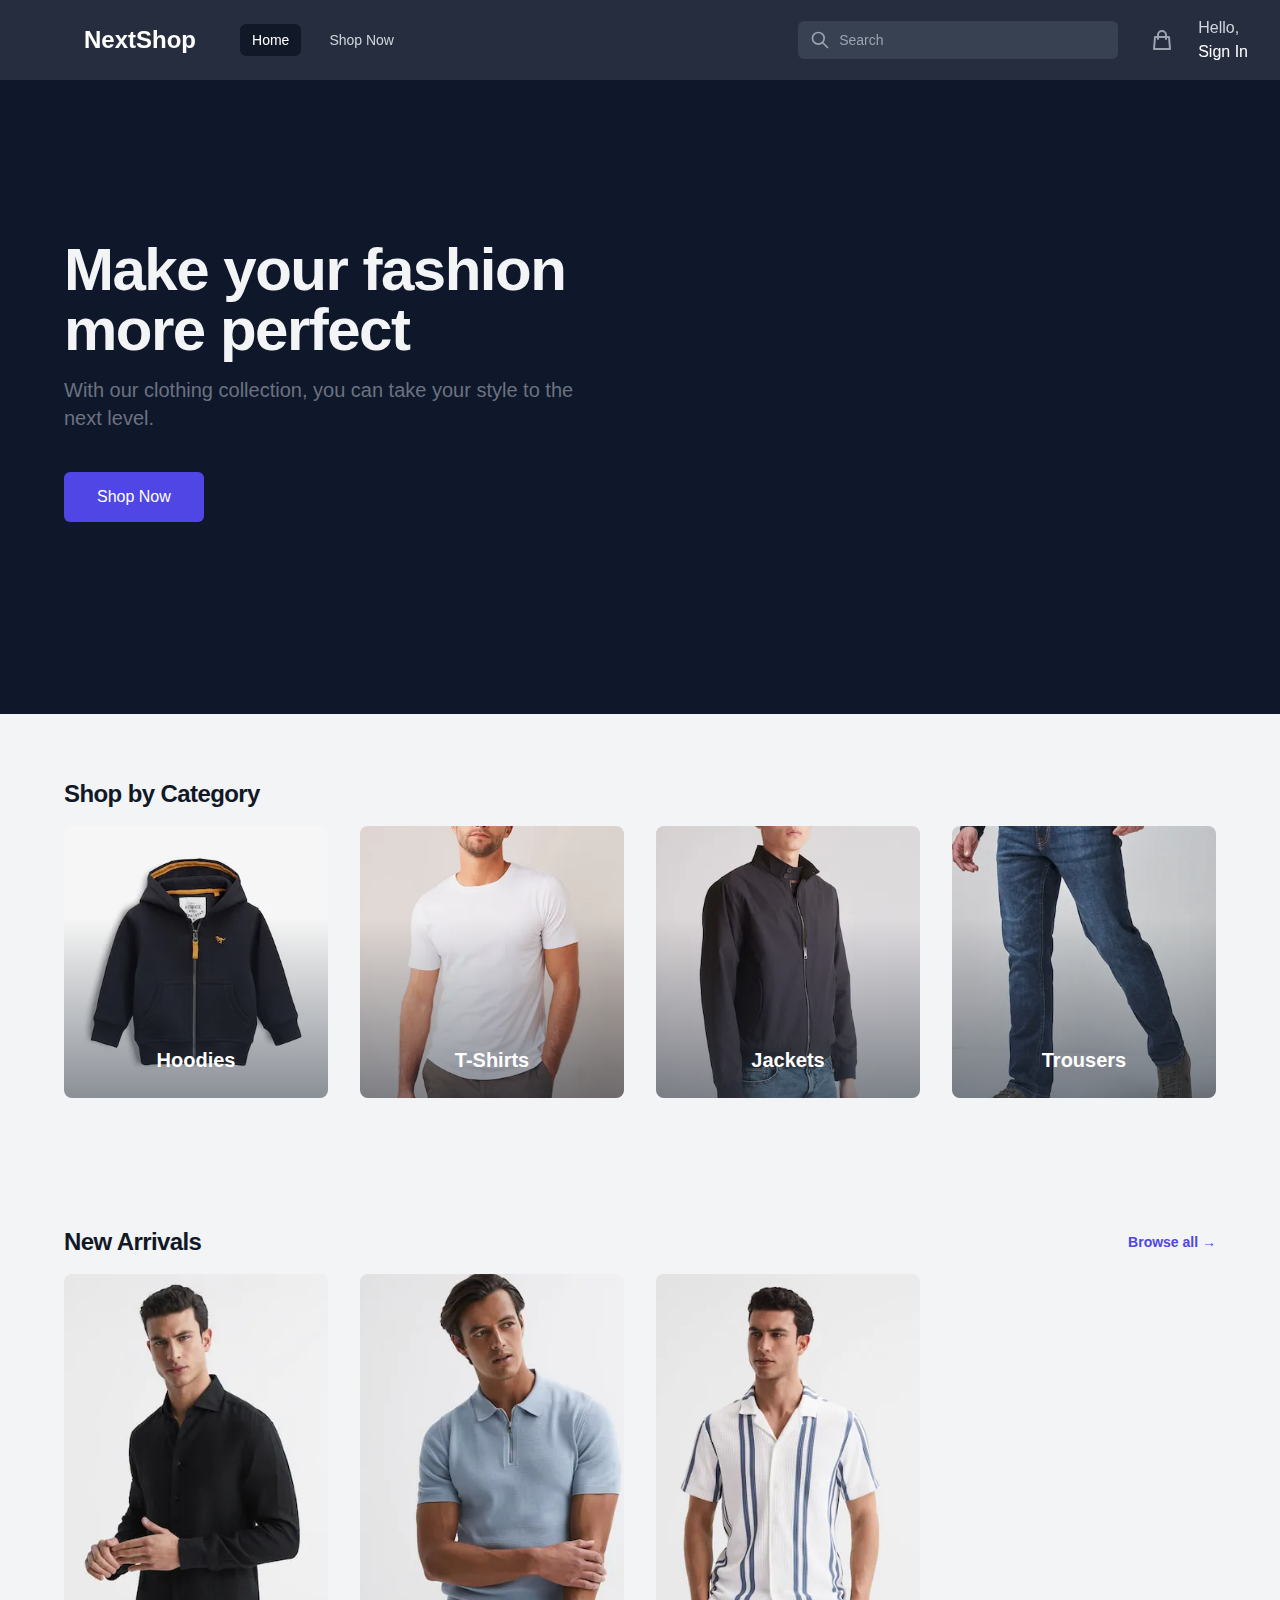
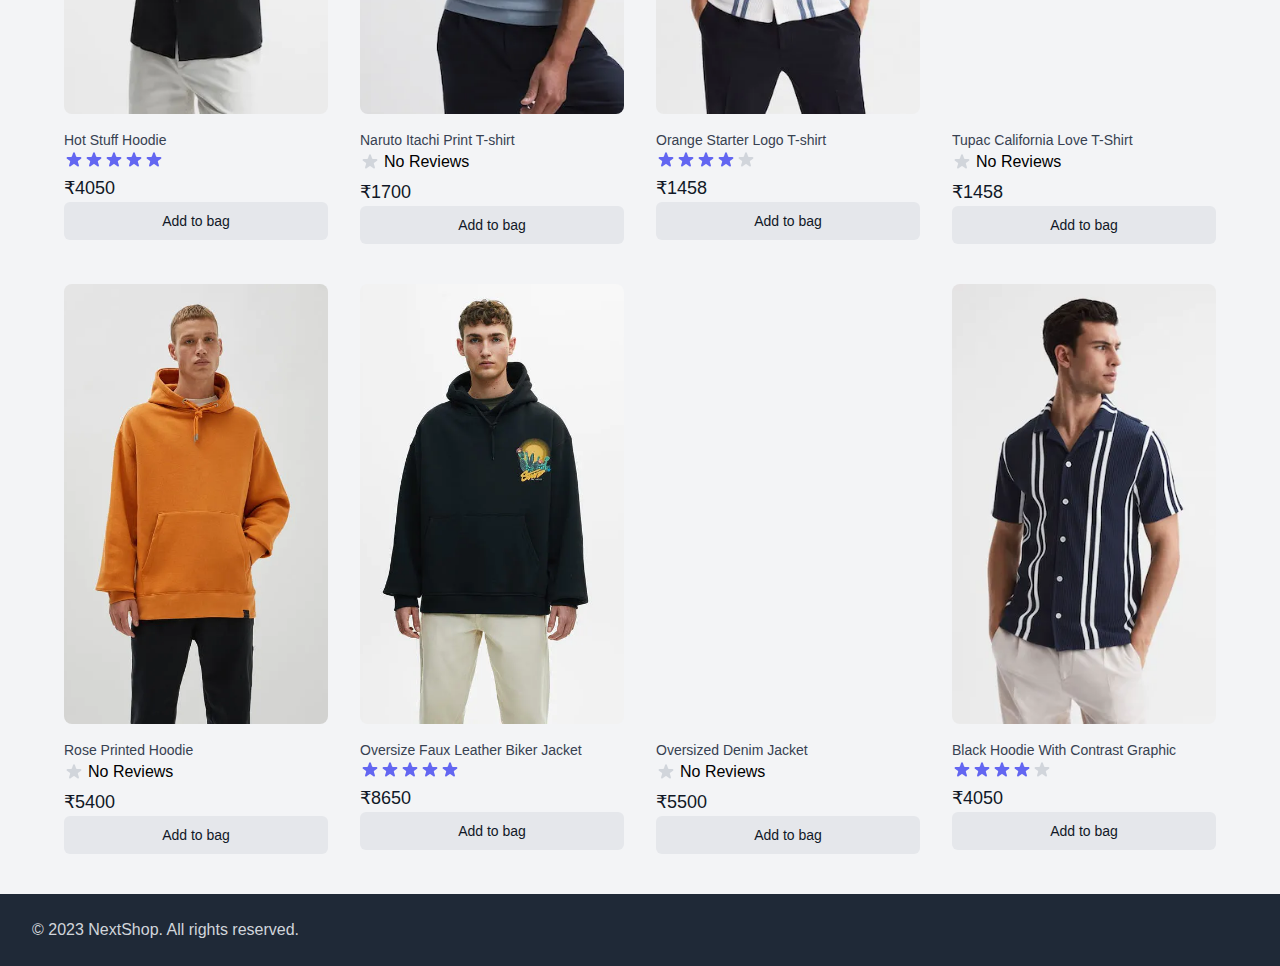
==== commit c8b16152: "Add files via upload" ====
--- a/index.html
+++ b/index.html
@@ -1,709 +1,709 @@
-<!doctype html>
-<html lang="en">
-
-<head>
-    <meta charset="utf-8">
-    <meta name="viewport" content="width=device-width, initial-scale=1">
-    <title>Bootstrap demo</title>
-    <link rel="stylesheet" href="style.css">
-    <link href="https://cdn.jsdelivr.net/npm/bootstrap@5.3.1/dist/css/bootstrap.min.css" rel="stylesheet"
-        integrity="sha384-4bw+/aepP/YC94hEpVNVgiZdgIC5+VKNBQNGCHeKRQN+PtmoHDEXuppvnDJzQIu9" crossorigin="anonymous">
-</head>
-
-<body>
-    <div class="flex flex-col min-h-screen bg-gray-100">
-        <nav class="sticky top-0 bg-slate-900 bg-opacity-90 backdrop-blur backdrop-filter z-40"
-            data-headlessui-state="">
-            <div class="max-w-7xl mx-auto px-2 sm:px-4 lg:px-8">
-                <div class="relative flex h-16 md:h-20 lg:gap-x-4 justify-between items-center">
-                    <div class="flex items-center justify-center gap-x-2">
-                        <div class="flex-shrink-0 flex items-center text-2xl font-bold focus:outline-none focus:ring px-3 py-2 rounded-sm gap-x-2 cursor-pointer"
-                            href="/"><span
-                                style="box-sizing:border-box;display:inline-block;overflow:hidden;width:initial;height:initial;background:none;opacity:1;border:0;margin:0;padding:0;position:relative;max-width:100%"><span
-                                    style="box-sizing:border-box;display:block;width:initial;height:initial;background:none;opacity:1;border:0;margin:0;padding:0;max-width:100%"><img
-                                        style="display:block;max-width:100%;width:initial;height:initial;background:none;opacity:1;border:0;margin:0;padding:0"
-                                        alt="" aria-hidden="true"
-                                        src="data:image/svg+xml,%3csvg%20xmlns=%27http://www.w3.org/2000/svg%27%20version=%271.1%27%20width=%2732%27%20height=%2732%27/%3e"></span><img
-                                    alt=""
-                                    src="https://www.next.co.uk/static-content/icons/header/next/v1/vision/new-next-black-logo.svg"
-                                    decoding="async" data-nimg="intrinsic" class="w-full h-full"
-                                    style="position:absolute;top:0;left:0;bottom:0;right:0;box-sizing:border-box;padding:0;border:none;margin:auto;display:block;width:0;height:0;min-width:100%;max-width:100%;min-height:100%;max-height:100%"
-                                    srcset="https://www.next.co.uk/static-content/icons/header/next/v1/vision/new-next-black-logo.svg 1x, https://www.next.co.uk/static-content/icons/header/next/v1/vision/new-next-black-logo.svg 2x"><noscript><img
-                                        alt=""
-                                        srcSet="https://www.next.co.uk/static-content/icons/header/next/v1/vision/new-next-black-logo.svg 1x, https://www.next.co.uk/static-content/icons/header/next/v1/vision/new-next-black-logo.svg 2x"
-                                        src="https://www.next.co.uk/static-content/icons/header/next/v1/vision/new-next-black-logo.svg"
-                                        decoding="async" data-nimg="intrinsic"
-                                        style="position:absolute;top:0;left:0;bottom:0;right:0;box-sizing:border-box;padding:0;border:none;margin:auto;display:block;width:0;height:0;min-width:100%;max-width:100%;min-height:100%;max-height:100%"
-                                        class="w-full h-full" loading="lazy" /></noscript></span><span
-                                class="text-white hidden md:inline">NextShop</span></div>
-                        <div class="hidden lg:block lg:ml-6">
-                            <div class="flex space-x-4"><a href="index.html"><span
-                                class="bg-gray-900 text-white px-3 py-2 rounded-md text-sm font-medium cursor-pointer"
-                                href="index.html">Home</span></a><a href="shopNow.html"><span
-                                    class="text-gray-300 hover:bg-gray-700 hover:text-white px-3 py-2 rounded-md text-sm font-medium cursor-pointer"
-                                    href="shopNow.html">Shop Now</span></a></div>
-                        </div>
-                    </div>
-                    <div class="flex-1 flex justify-center items-center px-2 lg:ml-6 lg:justify-end">
-                        <form class="max-w-lg w-full lg:max-w-xs"><label for="search" class="sr-only">Search</label>
-                            <div class="relative">
-                                <div class="absolute inset-y-0 left-0 pl-3 flex items-center pointer-events-none"><svg
-                                        xmlns="http://www.w3.org/2000/svg" fill="none" viewBox="0 0 24 24"
-                                        stroke-width="2" stroke="currentColor" aria-hidden="true"
-                                        class="h-5 w-5 text-gray-400">
-                                        <path stroke-linecap="round" stroke-linejoin="round"
-                                            d="M21 21l-6-6m2-5a7 7 0 11-14 0 7 7 0 0114 0z"></path>
-                                    </svg></div><input type="search" id="search" name="search"
-                                    class="block w-full pl-10 pr-3 py-2 border border-transparent rounded-md leading-5 bg-gray-700 text-gray-300 placeholder-gray-400 focus:outline-none focus:bg-white focus:border-white focus:ring-white focus:text-gray-900 sm:text-sm lg:max-w-sm"
-                                    placeholder="Search" value="">
-                            </div>
-                        </form>
-                    </div>
-                    <div class="flex items-center lg:hidden"><button
-                            class="inline-flex items-center justify-center p-2 rounded-md text-gray-400 hover:text-white focus:outline-none focus:ring-1 focus:ring-offset-1 focus:ring-offset-gray-800 focus:ring-white"
-                            id="headlessui-disclosure-button-2" type="button" aria-expanded="false"
-                            data-headlessui-state=""><span class="sr-only">Open main menu</span><svg
-                                xmlns="http://www.w3.org/2000/svg" fill="none" viewBox="0 0 24 24" stroke-width="2"
-                                stroke="currentColor" aria-hidden="true" class="block h-6 w-6">
-                                <path stroke-linecap="round" stroke-linejoin="round" d="M4 6h16M4 12h16M4 18h16"></path>
-                            </svg></button></div>
-                    <div class="flex items-center"><button type="button"
-                            class="relative flex-shrink-0 p-2 text-gray-400 hover:text-white focus:outline-none focus:ring-1 focus:ring-offset-1 focus:ring-offset-gray-800 focus:ring-white rounded-md"
-                            href="/cart"><span class="sr-only">View Cart</span><svg xmlns="http://www.w3.org/2000/svg"
-                                fill="none" viewBox="0 0 24 24" stroke-width="2" stroke="currentColor"
-                                aria-hidden="true" class="h-6 w-6">
-                                <path stroke-linecap="round" stroke-linejoin="round"
-                                    d="M16 11V7a4 4 0 00-8 0v4M5 9h14l1 12H4L5 9z"></path>
-                            </svg></button>
-                        <div class="relative flex-shrink-0 z-40" data-headlessui-state="">
-                            <div class="flex-shrink-0 text-white hidden lg:flex flex-col ml-4"><span
-                                    class="text-gray-300 font-medium">Hello,</span><button
-                                    class="focus:outline-none focus:ring-1 focus:ring-offset-1 focus:ring-offset-gray-800 focus:ring-white cursor-pointer"
-                                    id="headlessui-menu-button-1" type="button" aria-haspopup="true"
-                                    aria-expanded="false" data-headlessui-state=""><a href="login.html"><span class="font-medium text-white"
-                                    id="names"    href="">Sign In</span></a></button></div>
-                        </div>
-                    </div>
-                </div>
-            </div>
-        </nav>
-        <div class="flex-1 container max-w-7xl mx-auto px-4 sm:px-6 lg:px-8">
-            <div>
-                <div class="relative overflow-hidden bg-slate-900 full-bleed">
-                    <div class="pt-16 pb-80 sm:pt-24 sm:pb-40 lg:pt-40 lg:pb-48">
-                        <div class="relative max-w-7xl mx-auto px-4 sm:px-6 lg:px-8 sm:static">
-                            <div class="sm:max-w-lg">
-                                <h1 class="text-4xl font font-extrabold tracking-tight text-gray-100 sm:text-6xl">Make
-                                    your fashion more perfect</h1>
-                                <p class="mt-4 text-xl text-gray-500">With our clothing collection, you can take your
-                                    style to the next level.</p>
-                            </div>
-                            <div>
-                                <div class="mt-10">
-                                    <div aria-hidden="true"
-                                        class="pointer-events-none lg:absolute lg:inset-y-0 lg:max-w-7xl lg:mx-auto lg:w-full">
-                                        <div
-                                            class="absolute transform sm:left-1/2 sm:top-0 sm:translate-x-8 lg:left-1/2 lg:top-1/2 lg:-translate-y-1/2 lg:translate-x-8">
-                                            <div class="flex items-center space-x-6 lg:space-x-8">
-                                                <div class="flex-shrink-0 grid grid-cols-1 gap-y-6 lg:gap-y-8">
-                                                    <div class="rounded-lg overflow-hidden sm:opacity-0 lg:opacity-100">
-                                                        <span
-                                                            style="box-sizing:border-box;display:inline-block;overflow:hidden;width:initial;height:initial;background:none;opacity:1;border:0;margin:0;padding:0;position:relative;max-width:100%"><span
-                                                                style="box-sizing:border-box;display:block;width:initial;height:initial;background:none;opacity:1;border:0;margin:0;padding:0;max-width:100%"><img
-                                                                    style="display:block;max-width:100%;width:initial;height:initial;background:none;opacity:1;border:0;margin:0;padding:0"
-                                                                    alt="" aria-hidden="true"
-                                                                    src="Nextshopbranded_files"></span><img
-                                                                alt=""
-                                                                src="/_next/image?url=https%3A%2F%2Fxcdn.next.co.uk%2Fcommon%2Fitems%2Fdefault%2Fdefault%2Fpublications%2Fg75%2Fshotzoom%2F2010%2F355-647s.jpg%3Fim%3DResize%2Cwidth%3D364&amp;w=384&amp;q=75"
-                                                                decoding="async" data-nimg="intrinsic"
-                                                                class="w-full h-full object-center object-cover"
-                                                                style="position:absolute;top:0;left:0;bottom:0;right:0;box-sizing:border-box;padding:0;border:none;margin:auto;display:block;width:0;height:0;min-width:100%;max-width:100%;min-height:100%;max-height:100%"
-                                                                srcset="/_next/image?url=https%3A%2F%2Fxcdn.next.co.uk%2Fcommon%2Fitems%2Fdefault%2Fdefault%2Fpublications%2Fg75%2Fshotzoom%2F2010%2F355-647s.jpg%3Fim%3DResize%2Cwidth%3D364&amp;w=256&amp;q=75 1x, /_next/image?url=https%3A%2F%2Fxcdn.next.co.uk%2Fcommon%2Fitems%2Fdefault%2Fdefault%2Fpublications%2Fg75%2Fshotzoom%2F2010%2F355-647s.jpg%3Fim%3DResize%2Cwidth%3D364&amp;w=384&amp;q=75 2x"><noscript><img
-                                                                    alt=""
-                                                                    srcSet="/_next/image?url=https%3A%2F%2Fxcdn.next.co.uk%2Fcommon%2Fitems%2Fdefault%2Fdefault%2Fpublications%2Fg75%2Fshotzoom%2F2010%2F355-647s.jpg%3Fim%3DResize%2Cwidth%3D364&amp;w=256&amp;q=75 1x, /_next/image?url=https%3A%2F%2Fxcdn.next.co.uk%2Fcommon%2Fitems%2Fdefault%2Fdefault%2Fpublications%2Fg75%2Fshotzoom%2F2010%2F355-647s.jpg%3Fim%3DResize%2Cwidth%3D364&amp;w=384&amp;q=75 2x"
-                                                                    src="/_next/image?url=https%3A%2F%2Fxcdn.next.co.uk%2Fcommon%2Fitems%2Fdefault%2Fdefault%2Fpublications%2Fg75%2Fshotzoom%2F2010%2F355-647s.jpg%3Fim%3DResize%2Cwidth%3D364&amp;w=384&amp;q=75"
-                                                                    decoding="async" data-nimg="intrinsic"
-                                                                    style="position:absolute;top:0;left:0;bottom:0;right:0;box-sizing:border-box;padding:0;border:none;margin:auto;display:block;width:0;height:0;min-width:100%;max-width:100%;min-height:100%;max-height:100%"
-                                                                    class="w-full h-full object-center object-cover"
-                                                                    loading="lazy" /></noscript></span>
-                                                    </div>
-                                                    <div class="rounded-lg overflow-hidden"><span
-                                                            style="box-sizing:border-box;display:inline-block;overflow:hidden;width:initial;height:initial;background:none;opacity:1;border:0;margin:0;padding:0;position:relative;max-width:100%"><span
-                                                                style="box-sizing:border-box;display:block;width:initial;height:initial;background:none;opacity:1;border:0;margin:0;padding:0;max-width:100%"><img
-                                                                    style="display:block;max-width:100%;width:initial;height:initial;background:none;opacity:1;border:0;margin:0;padding:0"
-                                                                    alt="" aria-hidden="true"
-                                                                    src="data:image/svg+xml,%3csvg%20xmlns=%27http://www.w3.org/2000/svg%27%20version=%271.1%27%20width=%27176%27%20height=%27256%27/%3e"></span><img
-                                                                alt=""
-                                                                src="/_next/image?url=https%3A%2F%2Fxcdn.next.co.uk%2Fcommon%2Fitems%2Fdefault%2Fdefault%2Fitemimages%2Faltitemzoom%2Fa21169s.jpg%3Fim%3DResize%2Cwidth%3D364&amp;w=384&amp;q=75"
-                                                                decoding="async" data-nimg="intrinsic"
-                                                                class="w-full h-full object-center object-cover"
-                                                                style="position:absolute;top:0;left:0;bottom:0;right:0;box-sizing:border-box;padding:0;border:none;margin:auto;display:block;width:0;height:0;min-width:100%;max-width:100%;min-height:100%;max-height:100%"
-                                                                srcset="/_next/image?url=https%3A%2F%2Fxcdn.next.co.uk%2Fcommon%2Fitems%2Fdefault%2Fdefault%2Fitemimages%2Faltitemzoom%2Fa21169s.jpg%3Fim%3DResize%2Cwidth%3D364&amp;w=256&amp;q=75 1x, /_next/image?url=https%3A%2F%2Fxcdn.next.co.uk%2Fcommon%2Fitems%2Fdefault%2Fdefault%2Fitemimages%2Faltitemzoom%2Fa21169s.jpg%3Fim%3DResize%2Cwidth%3D364&amp;w=384&amp;q=75 2x"><noscript><img
-                                                                    alt=""
-                                                                    srcSet="/_next/image?url=https%3A%2F%2Fxcdn.next.co.uk%2Fcommon%2Fitems%2Fdefault%2Fdefault%2Fitemimages%2Faltitemzoom%2Fa21169s.jpg%3Fim%3DResize%2Cwidth%3D364&amp;w=256&amp;q=75 1x, /_next/image?url=https%3A%2F%2Fxcdn.next.co.uk%2Fcommon%2Fitems%2Fdefault%2Fdefault%2Fitemimages%2Faltitemzoom%2Fa21169s.jpg%3Fim%3DResize%2Cwidth%3D364&amp;w=384&amp;q=75 2x"
-                                                                    src="/_next/image?url=https%3A%2F%2Fxcdn.next.co.uk%2Fcommon%2Fitems%2Fdefault%2Fdefault%2Fitemimages%2Faltitemzoom%2Fa21169s.jpg%3Fim%3DResize%2Cwidth%3D364&amp;w=384&amp;q=75"
-                                                                    decoding="async" data-nimg="intrinsic"
-                                                                    style="position:absolute;top:0;left:0;bottom:0;right:0;box-sizing:border-box;padding:0;border:none;margin:auto;display:block;width:0;height:0;min-width:100%;max-width:100%;min-height:100%;max-height:100%"
-                                                                    class="w-full h-full object-center object-cover"
-                                                                    loading="lazy" /></noscript></span></div>
-                                                </div>
-                                                <div class="flex-shrink-0 grid grid-cols-1 gap-y-6 lg:gap-y-8">
-                                                    <div class="rounded-lg overflow-hidden"><span
-                                                            style="box-sizing:border-box;display:inline-block;overflow:hidden;width:initial;height:initial;background:none;opacity:1;border:0;margin:0;padding:0;position:relative;max-width:100%"><span
-                                                                style="box-sizing:border-box;display:block;width:initial;height:initial;background:none;opacity:1;border:0;margin:0;padding:0;max-width:100%"><img
-                                                                    style="display:block;max-width:100%;width:initial;height:initial;background:none;opacity:1;border:0;margin:0;padding:0"
-                                                                    alt="" aria-hidden="true"
-                                                                    src="data:image/svg+xml,%3csvg%20xmlns=%27http://www.w3.org/2000/svg%27%20version=%271.1%27%20width=%27176%27%20height=%27256%27/%3e"></span><img
-                                                                alt=""
-                                                                src="/_next/image?url=https%3A%2F%2Fxcdn.next.co.uk%2Fcommon%2Fitems%2Fdefault%2Fdefault%2Fpublications%2Fg22%2Fshotzoom%2F678%2F828-527s.jpg%3Fim%3DResize%2Cwidth%3D364&amp;w=384&amp;q=75"
-                                                                decoding="async" data-nimg="intrinsic"
-                                                                class="w-full h-full object-center object-cover"
-                                                                style="position:absolute;top:0;left:0;bottom:0;right:0;box-sizing:border-box;padding:0;border:none;margin:auto;display:block;width:0;height:0;min-width:100%;max-width:100%;min-height:100%;max-height:100%"
-                                                                srcset="/_next/image?url=https%3A%2F%2Fxcdn.next.co.uk%2Fcommon%2Fitems%2Fdefault%2Fdefault%2Fpublications%2Fg22%2Fshotzoom%2F678%2F828-527s.jpg%3Fim%3DResize%2Cwidth%3D364&amp;w=256&amp;q=75 1x, /_next/image?url=https%3A%2F%2Fxcdn.next.co.uk%2Fcommon%2Fitems%2Fdefault%2Fdefault%2Fpublications%2Fg22%2Fshotzoom%2F678%2F828-527s.jpg%3Fim%3DResize%2Cwidth%3D364&amp;w=384&amp;q=75 2x"><noscript><img
-                                                                    alt=""
-                                                                    srcSet="/_next/image?url=https%3A%2F%2Fxcdn.next.co.uk%2Fcommon%2Fitems%2Fdefault%2Fdefault%2Fpublications%2Fg22%2Fshotzoom%2F678%2F828-527s.jpg%3Fim%3DResize%2Cwidth%3D364&amp;w=256&amp;q=75 1x, /_next/image?url=https%3A%2F%2Fxcdn.next.co.uk%2Fcommon%2Fitems%2Fdefault%2Fdefault%2Fpublications%2Fg22%2Fshotzoom%2F678%2F828-527s.jpg%3Fim%3DResize%2Cwidth%3D364&amp;w=384&amp;q=75 2x"
-                                                                    src="/_next/image?url=https%3A%2F%2Fxcdn.next.co.uk%2Fcommon%2Fitems%2Fdefault%2Fdefault%2Fpublications%2Fg22%2Fshotzoom%2F678%2F828-527s.jpg%3Fim%3DResize%2Cwidth%3D364&amp;w=384&amp;q=75"
-                                                                    decoding="async" data-nimg="intrinsic"
-                                                                    style="position:absolute;top:0;left:0;bottom:0;right:0;box-sizing:border-box;padding:0;border:none;margin:auto;display:block;width:0;height:0;min-width:100%;max-width:100%;min-height:100%;max-height:100%"
-                                                                    class="w-full h-full object-center object-cover"
-                                                                    loading="lazy" /></noscript></span></div>
-                                                    <div class="rounded-lg overflow-hidden"><span
-                                                            style="box-sizing:border-box;display:inline-block;overflow:hidden;width:initial;height:initial;background:none;opacity:1;border:0;margin:0;padding:0;position:relative;max-width:100%"><span
-                                                                style="box-sizing:border-box;display:block;width:initial;height:initial;background:none;opacity:1;border:0;margin:0;padding:0;max-width:100%"><img
-                                                                    style="display:block;max-width:100%;width:initial;height:initial;background:none;opacity:1;border:0;margin:0;padding:0"
-                                                                    alt="" aria-hidden="true"
-                                                                    src="data:image/svg+xml,%3csvg%20xmlns=%27http://www.w3.org/2000/svg%27%20version=%271.1%27%20width=%27176%27%20height=%27256%27/%3e"></span><img
-                                                                alt=""
-                                                                src="/_next/image?url=https%3A%2F%2Fxcdn.next.co.uk%2Fcommon%2Fitems%2Fdefault%2Fdefault%2Fpublications%2Fg22%2Fshotzoom%2F676%2F934-315s.jpg%3Fim%3DResize%2Cwidth%3D364&amp;w=384&amp;q=75"
-                                                                decoding="async" data-nimg="intrinsic"
-                                                                class="w-full h-full object-center object-cover"
-                                                                style="position:absolute;top:0;left:0;bottom:0;right:0;box-sizing:border-box;padding:0;border:none;margin:auto;display:block;width:0;height:0;min-width:100%;max-width:100%;min-height:100%;max-height:100%"
-                                                                srcset="/_next/image?url=https%3A%2F%2Fxcdn.next.co.uk%2Fcommon%2Fitems%2Fdefault%2Fdefault%2Fpublications%2Fg22%2Fshotzoom%2F676%2F934-315s.jpg%3Fim%3DResize%2Cwidth%3D364&amp;w=256&amp;q=75 1x, /_next/image?url=https%3A%2F%2Fxcdn.next.co.uk%2Fcommon%2Fitems%2Fdefault%2Fdefault%2Fpublications%2Fg22%2Fshotzoom%2F676%2F934-315s.jpg%3Fim%3DResize%2Cwidth%3D364&amp;w=384&amp;q=75 2x"><noscript><img
-                                                                    alt=""
-                                                                    srcSet="/_next/image?url=https%3A%2F%2Fxcdn.next.co.uk%2Fcommon%2Fitems%2Fdefault%2Fdefault%2Fpublications%2Fg22%2Fshotzoom%2F676%2F934-315s.jpg%3Fim%3DResize%2Cwidth%3D364&amp;w=256&amp;q=75 1x, /_next/image?url=https%3A%2F%2Fxcdn.next.co.uk%2Fcommon%2Fitems%2Fdefault%2Fdefault%2Fpublications%2Fg22%2Fshotzoom%2F676%2F934-315s.jpg%3Fim%3DResize%2Cwidth%3D364&amp;w=384&amp;q=75 2x"
-                                                                    src="/_next/image?url=https%3A%2F%2Fxcdn.next.co.uk%2Fcommon%2Fitems%2Fdefault%2Fdefault%2Fpublications%2Fg22%2Fshotzoom%2F676%2F934-315s.jpg%3Fim%3DResize%2Cwidth%3D364&amp;w=384&amp;q=75"
-                                                                    decoding="async" data-nimg="intrinsic"
-                                                                    style="position:absolute;top:0;left:0;bottom:0;right:0;box-sizing:border-box;padding:0;border:none;margin:auto;display:block;width:0;height:0;min-width:100%;max-width:100%;min-height:100%;max-height:100%"
-                                                                    class="w-full h-full object-center object-cover"
-                                                                    loading="lazy" /></noscript></span></div>
-                                                    <div class="rounded-lg overflow-hidden"><span
-                                                            style="box-sizing:border-box;display:inline-block;overflow:hidden;width:initial;height:initial;background:none;opacity:1;border:0;margin:0;padding:0;position:relative;max-width:100%"><span
-                                                                style="box-sizing:border-box;display:block;width:initial;height:initial;background:none;opacity:1;border:0;margin:0;padding:0;max-width:100%"><img
-                                                                    style="display:block;max-width:100%;width:initial;height:initial;background:none;opacity:1;border:0;margin:0;padding:0"
-                                                                    alt="" aria-hidden="true"
-                                                                    src="data:image/svg+xml,%3csvg%20xmlns=%27http://www.w3.org/2000/svg%27%20version=%271.1%27%20width=%27176%27%20height=%27256%27/%3e"></span><img
-                                                                alt=""
-                                                                src="/_next/image?url=https%3A%2F%2Fxcdn.next.co.uk%2Fcommon%2Fitems%2Fdefault%2Fdefault%2Fpublications%2Fg76%2Fshotzoom%2F4204%2Fa24-296s.jpg%3Fim%3DResize%2Cwidth%3D364&amp;w=384&amp;q=75"
-                                                                decoding="async" data-nimg="intrinsic"
-                                                                class="w-full h-full object-center object-cover"
-                                                                style="position:absolute;top:0;left:0;bottom:0;right:0;box-sizing:border-box;padding:0;border:none;margin:auto;display:block;width:0;height:0;min-width:100%;max-width:100%;min-height:100%;max-height:100%"
-                                                                srcset="/_next/image?url=https%3A%2F%2Fxcdn.next.co.uk%2Fcommon%2Fitems%2Fdefault%2Fdefault%2Fpublications%2Fg76%2Fshotzoom%2F4204%2Fa24-296s.jpg%3Fim%3DResize%2Cwidth%3D364&amp;w=256&amp;q=75 1x, /_next/image?url=https%3A%2F%2Fxcdn.next.co.uk%2Fcommon%2Fitems%2Fdefault%2Fdefault%2Fpublications%2Fg76%2Fshotzoom%2F4204%2Fa24-296s.jpg%3Fim%3DResize%2Cwidth%3D364&amp;w=384&amp;q=75 2x"><noscript><img
-                                                                    alt=""
-                                                                    srcSet="/_next/image?url=https%3A%2F%2Fxcdn.next.co.uk%2Fcommon%2Fitems%2Fdefault%2Fdefault%2Fpublications%2Fg76%2Fshotzoom%2F4204%2Fa24-296s.jpg%3Fim%3DResize%2Cwidth%3D364&amp;w=256&amp;q=75 1x, /_next/image?url=https%3A%2F%2Fxcdn.next.co.uk%2Fcommon%2Fitems%2Fdefault%2Fdefault%2Fpublications%2Fg76%2Fshotzoom%2F4204%2Fa24-296s.jpg%3Fim%3DResize%2Cwidth%3D364&amp;w=384&amp;q=75 2x"
-                                                                    src="/_next/image?url=https%3A%2F%2Fxcdn.next.co.uk%2Fcommon%2Fitems%2Fdefault%2Fdefault%2Fpublications%2Fg76%2Fshotzoom%2F4204%2Fa24-296s.jpg%3Fim%3DResize%2Cwidth%3D364&amp;w=384&amp;q=75"
-                                                                    decoding="async" data-nimg="intrinsic"
-                                                                    style="position:absolute;top:0;left:0;bottom:0;right:0;box-sizing:border-box;padding:0;border:none;margin:auto;display:block;width:0;height:0;min-width:100%;max-width:100%;min-height:100%;max-height:100%"
-                                                                    class="w-full h-full object-center object-cover"
-                                                                    loading="lazy" /></noscript></span></div>
-                                                </div>
-                                                <div class="flex-shrink-0 grid grid-cols-1 gap-y-6 lg:gap-y-8">
-                                                    <div class="rounded-lg overflow-hidden"><span
-                                                            style="box-sizing:border-box;display:inline-block;overflow:hidden;width:initial;height:initial;background:none;opacity:1;border:0;margin:0;padding:0;position:relative;max-width:100%"><span
-                                                                style="box-sizing:border-box;display:block;width:initial;height:initial;background:none;opacity:1;border:0;margin:0;padding:0;max-width:100%"><img
-                                                                    style="display:block;max-width:100%;width:initial;height:initial;background:none;opacity:1;border:0;margin:0;padding:0"
-                                                                    alt="" aria-hidden="true"
-                                                                    src="data:image/svg+xml,%3csvg%20xmlns=%27http://www.w3.org/2000/svg%27%20version=%271.1%27%20width=%27176%27%20height=%27256%27/%3e"></span><img
-                                                                alt=""
-                                                                src="/_next/image?url=https%3A%2F%2Fxcdn.next.co.uk%2Fcommon%2Fitems%2Fdefault%2Fdefault%2Fitemimages%2Faltitemzoom%2Fk06271s.jpg%3Fim%3DResize%2Cwidth%3D364&amp;w=384&amp;q=75"
-                                                                decoding="async" data-nimg="intrinsic"
-                                                                class="w-full h-full object-center object-cover"
-                                                                style="position:absolute;top:0;left:0;bottom:0;right:0;box-sizing:border-box;padding:0;border:none;margin:auto;display:block;width:0;height:0;min-width:100%;max-width:100%;min-height:100%;max-height:100%"
-                                                                srcset="/_next/image?url=https%3A%2F%2Fxcdn.next.co.uk%2Fcommon%2Fitems%2Fdefault%2Fdefault%2Fitemimages%2Faltitemzoom%2Fk06271s.jpg%3Fim%3DResize%2Cwidth%3D364&amp;w=256&amp;q=75 1x, /_next/image?url=https%3A%2F%2Fxcdn.next.co.uk%2Fcommon%2Fitems%2Fdefault%2Fdefault%2Fitemimages%2Faltitemzoom%2Fk06271s.jpg%3Fim%3DResize%2Cwidth%3D364&amp;w=384&amp;q=75 2x"><noscript><img
-                                                                    alt=""
-                                                                    srcSet="/_next/image?url=https%3A%2F%2Fxcdn.next.co.uk%2Fcommon%2Fitems%2Fdefault%2Fdefault%2Fitemimages%2Faltitemzoom%2Fk06271s.jpg%3Fim%3DResize%2Cwidth%3D364&amp;w=256&amp;q=75 1x, /_next/image?url=https%3A%2F%2Fxcdn.next.co.uk%2Fcommon%2Fitems%2Fdefault%2Fdefault%2Fitemimages%2Faltitemzoom%2Fk06271s.jpg%3Fim%3DResize%2Cwidth%3D364&amp;w=384&amp;q=75 2x"
-                                                                    src="/_next/image?url=https%3A%2F%2Fxcdn.next.co.uk%2Fcommon%2Fitems%2Fdefault%2Fdefault%2Fitemimages%2Faltitemzoom%2Fk06271s.jpg%3Fim%3DResize%2Cwidth%3D364&amp;w=384&amp;q=75"
-                                                                    decoding="async" data-nimg="intrinsic"
-                                                                    style="position:absolute;top:0;left:0;bottom:0;right:0;box-sizing:border-box;padding:0;border:none;margin:auto;display:block;width:0;height:0;min-width:100%;max-width:100%;min-height:100%;max-height:100%"
-                                                                    class="w-full h-full object-center object-cover"
-                                                                    loading="lazy" /></noscript></span></div>
-                                                    <div class="rounded-lg overflow-hidden"><span
-                                                            style="box-sizing:border-box;display:inline-block;overflow:hidden;width:initial;height:initial;background:none;opacity:1;border:0;margin:0;padding:0;position:relative;max-width:100%"><span
-                                                                style="box-sizing:border-box;display:block;width:initial;height:initial;background:none;opacity:1;border:0;margin:0;padding:0;max-width:100%"><img
-                                                                    style="display:block;max-width:100%;width:initial;height:initial;background:none;opacity:1;border:0;margin:0;padding:0"
-                                                                    alt="" aria-hidden="true"
-                                                                    src="data:image/svg+xml,%3csvg%20xmlns=%27http://www.w3.org/2000/svg%27%20version=%271.1%27%20width=%27176%27%20height=%27256%27/%3e"></span><img
-                                                                alt=""
-                                                                src="/_next/image?url=https%3A%2F%2Fxcdn.next.co.uk%2Fcommon%2Fitems%2Fdefault%2Fdefault%2Fitemimages%2Faltitemzoom%2Fp70321s.jpg%3Fim%3DResize%2Cwidth%3D364&amp;w=384&amp;q=75"
-                                                                decoding="async" data-nimg="intrinsic"
-                                                                class="w-full h-full object-center object-cover"
-                                                                style="position:absolute;top:0;left:0;bottom:0;right:0;box-sizing:border-box;padding:0;border:none;margin:auto;display:block;width:0;height:0;min-width:100%;max-width:100%;min-height:100%;max-height:100%"
-                                                                srcset="/_next/image?url=https%3A%2F%2Fxcdn.next.co.uk%2Fcommon%2Fitems%2Fdefault%2Fdefault%2Fitemimages%2Faltitemzoom%2Fp70321s.jpg%3Fim%3DResize%2Cwidth%3D364&amp;w=256&amp;q=75 1x, /_next/image?url=https%3A%2F%2Fxcdn.next.co.uk%2Fcommon%2Fitems%2Fdefault%2Fdefault%2Fitemimages%2Faltitemzoom%2Fp70321s.jpg%3Fim%3DResize%2Cwidth%3D364&amp;w=384&amp;q=75 2x"><noscript><img
-                                                                    alt=""
-                                                                    srcSet="/_next/image?url=https%3A%2F%2Fxcdn.next.co.uk%2Fcommon%2Fitems%2Fdefault%2Fdefault%2Fitemimages%2Faltitemzoom%2Fp70321s.jpg%3Fim%3DResize%2Cwidth%3D364&amp;w=256&amp;q=75 1x, /_next/image?url=https%3A%2F%2Fxcdn.next.co.uk%2Fcommon%2Fitems%2Fdefault%2Fdefault%2Fitemimages%2Faltitemzoom%2Fp70321s.jpg%3Fim%3DResize%2Cwidth%3D364&amp;w=384&amp;q=75 2x"
-                                                                    src="/_next/image?url=https%3A%2F%2Fxcdn.next.co.uk%2Fcommon%2Fitems%2Fdefault%2Fdefault%2Fitemimages%2Faltitemzoom%2Fp70321s.jpg%3Fim%3DResize%2Cwidth%3D364&amp;w=384&amp;q=75"
-                                                                    decoding="async" data-nimg="intrinsic"
-                                                                    style="position:absolute;top:0;left:0;bottom:0;right:0;box-sizing:border-box;padding:0;border:none;margin:auto;display:block;width:0;height:0;min-width:100%;max-width:100%;min-height:100%;max-height:100%"
-                                                                    class="w-full h-full object-center object-cover"
-                                                                    loading="lazy" /></noscript></span></div>
-                                                </div>
-                                            </div>
-                                        </div>
-                                    </div><a href="shopNow.html"><span
-                                        class="inline-block text-center bg-indigo-600 border border-transparent rounded-md py-3 px-8 font-medium text-white hover:bg-indigo-700 cursor-pointer"
-                                        href="shopNow.html">Shop Now</span></a>
-                                </div>
-                            </div>
-                        </div>
-                    </div>
-                </div>
-                <div>
-                    <div class="py-16 xl:max-w-7xl xl:mx-auto xl:px-8">
-                        <h2 class="text-2xl font-extrabold tracking-tight text-gray-900">Shop by Category</h2>
-                        <div class="mt-4 scrollbar">
-                            <div class="-my-2">
-                                <div
-                                    class="box-content py-2 relative h-80 overflow-x-auto overflow-y-hidden xl:overflow-visible">
-                                    <div
-                                        class="absolute min-w-screen-xl px-4 flex space-x-8 sm:px-6 lg:px-8 xl:relative xl:px-0 xl:space-x-0 xl:grid xl:grid-cols-4 xl:gap-x-8">
-                                        <div>
-                                            <div class="relative w-56 h-[17rem] rounded-lg p-6 flex flex-col overflow-hidden hover:opacity-75 xl:w-auto cursor-pointer"
-                                                href="/search?category=Hoodies"><span class="absolute inset-0"><span
-                                                        style="box-sizing:border-box;display:block;overflow:hidden;width:initial;height:initial;background:none;opacity:1;border:0;margin:0;padding:0;position:absolute;top:0;left:0;bottom:0;right:0"><img
-                                                            alt="Hoodies" sizes="100vw"
-                                                            srcset="images/image (5).webp"
-                                                            src="images/image (5).webp"
-                                                            decoding="async" data-nimg="fill"
-                                                            class="object-center object-cover"
-                                                            style="position:absolute;top:0;left:0;bottom:0;right:0;box-sizing:border-box;padding:0;border:none;margin:auto;display:block;width:0;height:0;min-width:100%;max-width:100%;min-height:100%;max-height:100%"></span></span><span
-                                                    class="absolute inset-x-0 bottom-0 h-2/3 bg-gradient-to-t from-gray-800 opacity-50"></span><span
-                                                    class="relative mt-auto text-center text-xl font-bold text-white">Hoodies</span>
-                                            </div>
-                                        </div>
-                                        <div>
-                                            <div class="relative w-56 h-[17rem] rounded-lg p-6 flex flex-col overflow-hidden hover:opacity-75 xl:w-auto cursor-pointer"
-                                                href="/search?category=T-shirts"><span class="absolute inset-0"><span
-                                                        style="box-sizing:border-box;display:block;overflow:hidden;width:initial;height:initial;background:none;opacity:1;border:0;margin:0;padding:0;position:absolute;top:0;left:0;bottom:0;right:0"><img
-                                                            alt="T-Shirts" sizes="100vw"
-                                                            srcset="images/image (3).webp"
-                                                            src="images/image (3).webp"
-                                                            decoding="async" data-nimg="fill"
-                                                            class="object-center object-cover"
-                                                            style="position:absolute;top:0;left:0;bottom:0;right:0;box-sizing:border-box;padding:0;border:none;margin:auto;display:block;width:0;height:0;min-width:100%;max-width:100%;min-height:100%;max-height:100%"></span></span><span
-                                                    class="absolute inset-x-0 bottom-0 h-2/3 bg-gradient-to-t from-gray-800 opacity-50"></span><span
-                                                    class="relative mt-auto text-center text-xl font-bold text-white">T-Shirts</span>
-                                            </div>
-                                        </div>
-                                        <div>
-                                            <div class="relative w-56 h-[17rem] rounded-lg p-6 flex flex-col overflow-hidden hover:opacity-75 xl:w-auto cursor-pointer"
-                                                href="/search?category=Jackets"><span class="absolute inset-0"><span
-                                                        style="box-sizing:border-box;display:block;overflow:hidden;width:initial;height:initial;background:none;opacity:1;border:0;margin:0;padding:0;position:absolute;top:0;left:0;bottom:0;right:0"><img
-                                                            alt="Jackets" sizes="100vw"
-                                                            srcset="images/image (7).webp"
-                                                            src="images/image (7).webp"
-                                                            decoding="async" data-nimg="fill"
-                                                            class="object-center object-cover"
-                                                            style="position:absolute;top:0;left:0;bottom:0;right:0;box-sizing:border-box;padding:0;border:none;margin:auto;display:block;width:0;height:0;min-width:100%;max-width:100%;min-height:100%;max-height:100%"></span></span><span
-                                                    class="absolute inset-x-0 bottom-0 h-2/3 bg-gradient-to-t from-gray-800 opacity-50"></span><span
-                                                    class="relative mt-auto text-center text-xl font-bold text-white">Jackets</span>
-                                            </div>
-                                        </div>
-                                        <div>
-                                            <div class="relative w-56 h-[17rem] rounded-lg p-6 flex flex-col overflow-hidden hover:opacity-75 xl:w-auto cursor-pointer"
-                                                href="/search?category=Trousers"><span class="absolute inset-0"><span
-                                                        style="box-sizing:border-box;display:block;overflow:hidden;width:initial;height:initial;background:none;opacity:1;border:0;margin:0;padding:0;position:absolute;top:0;left:0;bottom:0;right:0"><img
-                                                            alt="Trousers" sizes="100vw"
-                                                            srcset="images/image (9).webp"
-                                                            src="images/image (9).webp"
-                                                            decoding="async" data-nimg="fill"
-                                                            class="object-center object-cover"
-                                                            style="position:absolute;top:0;left:0;bottom:0;right:0;box-sizing:border-box;padding:0;border:none;margin:auto;display:block;width:0;height:0;min-width:100%;max-width:100%;min-height:100%;max-height:100%"></span></span><span
-                                                    class="absolute inset-x-0 bottom-0 h-2/3 bg-gradient-to-t from-gray-800 opacity-50"></span><span
-                                                    class="relative mt-auto text-center text-xl font-bold text-white">Trousers</span>
-                                            </div>
-                                        </div>
-                                    </div>
-                                </div>
-                            </div>
-                        </div>
-                    </div>
-                </div>
-                <section aria-labelledby="products-heading" class="xl:max-w-7xl xl:mx-auto xl:px-8">
-                    <div class="flex px-4 sm:px-6 py-4 sm:items-center sm:justify-between lg:px-8 xl:px-0">
-                        <h2 id="favorites-heading" class="text-2xl font-extrabold tracking-tight text-gray-900">New
-                            Arrivals</h2>
-                        <p class="hidden md:block text-sm font-semibold text-indigo-600 hover:text-indigo-500 cursor-pointer"
-                            href="/search?sort=newest">Browse all<span aria-hidden="true"> →</span></p>
-                    </div>
-                    <div
-                        class="grid grid-cols-1 gap-y-10 sm:grid-cols-2 gap-x-6 lg:grid-cols-3 xl:grid-cols-4 xl:gap-x-8 mb-6">
-                        <div class="flex flex-col">
-                            <div class="group cursor-pointer" href="/product/hot-stuff-hoodie">
-                                <div class="relative w-full h-80 md:h-auto rounded-lg overflow-hidden"><span
-                                        style="box-sizing:border-box;display:block;overflow:hidden;width:initial;height:initial;background:none;opacity:1;border:0;margin:0;padding:0;position:relative"><span
-                                            style="box-sizing:border-box;display:block;width:initial;height:initial;background:none;opacity:1;border:0;margin:0;padding:0;padding-top:166.66666666666669%"></span><img
-                                            alt=""
-                                            src="images/na1.webp    "
-                                            decoding="async" data-nimg="responsive"
-                                            class="w-full h-full object-center object-cover hover:opacity-75"
-                                            style="position:absolute;top:0;left:0;bottom:0;right:0;box-sizing:border-box;padding:0;border:none;margin:auto;display:block;width:0;height:0;min-width:100%;max-width:100%;min-height:100%;max-height:100%"><noscript><img
-                                                alt="" sizes="100vw"
-                                                srcSet="/_next/image?url=https%3A%2F%2Fxcdn.next.co.uk%2Fcommon%2Fitems%2Fdefault%2Fdefault%2Fpublications%2Fg75%2Fshotzoom%2F3268%2Fa76-403s.jpg%3Fim%3DResize%2Cwidth%3D364&amp;w=640&amp;q=75 640w, /_next/image?url=https%3A%2F%2Fxcdn.next.co.uk%2Fcommon%2Fitems%2Fdefault%2Fdefault%2Fpublications%2Fg75%2Fshotzoom%2F3268%2Fa76-403s.jpg%3Fim%3DResize%2Cwidth%3D364&amp;w=750&amp;q=75 750w, /_next/image?url=https%3A%2F%2Fxcdn.next.co.uk%2Fcommon%2Fitems%2Fdefault%2Fdefault%2Fpublications%2Fg75%2Fshotzoom%2F3268%2Fa76-403s.jpg%3Fim%3DResize%2Cwidth%3D364&amp;w=828&amp;q=75 828w, /_next/image?url=https%3A%2F%2Fxcdn.next.co.uk%2Fcommon%2Fitems%2Fdefault%2Fdefault%2Fpublications%2Fg75%2Fshotzoom%2F3268%2Fa76-403s.jpg%3Fim%3DResize%2Cwidth%3D364&amp;w=1080&amp;q=75 1080w, /_next/image?url=https%3A%2F%2Fxcdn.next.co.uk%2Fcommon%2Fitems%2Fdefault%2Fdefault%2Fpublications%2Fg75%2Fshotzoom%2F3268%2Fa76-403s.jpg%3Fim%3DResize%2Cwidth%3D364&amp;w=1200&amp;q=75 1200w, /_next/image?url=https%3A%2F%2Fxcdn.next.co.uk%2Fcommon%2Fitems%2Fdefault%2Fdefault%2Fpublications%2Fg75%2Fshotzoom%2F3268%2Fa76-403s.jpg%3Fim%3DResize%2Cwidth%3D364&amp;w=1920&amp;q=75 1920w, /_next/image?url=https%3A%2F%2Fxcdn.next.co.uk%2Fcommon%2Fitems%2Fdefault%2Fdefault%2Fpublications%2Fg75%2Fshotzoom%2F3268%2Fa76-403s.jpg%3Fim%3DResize%2Cwidth%3D364&amp;w=2048&amp;q=75 2048w, /_next/image?url=https%3A%2F%2Fxcdn.next.co.uk%2Fcommon%2Fitems%2Fdefault%2Fdefault%2Fpublications%2Fg75%2Fshotzoom%2F3268%2Fa76-403s.jpg%3Fim%3DResize%2Cwidth%3D364&amp;w=3840&amp;q=75 3840w"
-                                                src="/_next/image?url=https%3A%2F%2Fxcdn.next.co.uk%2Fcommon%2Fitems%2Fdefault%2Fdefault%2Fpublications%2Fg75%2Fshotzoom%2F3268%2Fa76-403s.jpg%3Fim%3DResize%2Cwidth%3D364&amp;w=3840&amp;q=75"
-                                                decoding="async" data-nimg="responsive"
-                                                style="position:absolute;top:0;left:0;bottom:0;right:0;box-sizing:border-box;padding:0;border:none;margin:auto;display:block;width:0;height:0;min-width:100%;max-width:100%;min-height:100%;max-height:100%"
-                                                class="w-full h-full object-center object-cover hover:opacity-75"
-                                                loading="lazy" /></noscript></span></div>
-                                <h3 class="mt-4 text-sm text-gray-700 line-clamp-1 hover:text-gray-900">Hot Stuff Hoodie
-                                </h3>
-                                <div class="flex items-center"><svg xmlns="http://www.w3.org/2000/svg"
-                                        viewBox="0 0 20 20" fill="currentColor" aria-hidden="true"
-                                        class="text-indigo-500 h-5 w-5 flex-shrink-0">
-                                        <path
-                                            d="M9.049 2.927c.3-.921 1.603-.921 1.902 0l1.07 3.292a1 1 0 00.95.69h3.462c.969 0 1.371 1.24.588 1.81l-2.8 2.034a1 1 0 00-.364 1.118l1.07 3.292c.3.921-.755 1.688-1.54 1.118l-2.8-2.034a1 1 0 00-1.175 0l-2.8 2.034c-.784.57-1.838-.197-1.539-1.118l1.07-3.292a1 1 0 00-.364-1.118L2.98 8.72c-.783-.57-.38-1.81.588-1.81h3.461a1 1 0 00.951-.69l1.07-3.292z">
-                                        </path>
-                                    </svg><svg xmlns="http://www.w3.org/2000/svg" viewBox="0 0 20 20"
-                                        fill="currentColor" aria-hidden="true"
-                                        class="text-indigo-500 h-5 w-5 flex-shrink-0">
-                                        <path
-                                            d="M9.049 2.927c.3-.921 1.603-.921 1.902 0l1.07 3.292a1 1 0 00.95.69h3.462c.969 0 1.371 1.24.588 1.81l-2.8 2.034a1 1 0 00-.364 1.118l1.07 3.292c.3.921-.755 1.688-1.54 1.118l-2.8-2.034a1 1 0 00-1.175 0l-2.8 2.034c-.784.57-1.838-.197-1.539-1.118l1.07-3.292a1 1 0 00-.364-1.118L2.98 8.72c-.783-.57-.38-1.81.588-1.81h3.461a1 1 0 00.951-.69l1.07-3.292z">
-                                        </path>
-                                    </svg><svg xmlns="http://www.w3.org/2000/svg" viewBox="0 0 20 20"
-                                        fill="currentColor" aria-hidden="true"
-                                        class="text-indigo-500 h-5 w-5 flex-shrink-0">
-                                        <path
-                                            d="M9.049 2.927c.3-.921 1.603-.921 1.902 0l1.07 3.292a1 1 0 00.95.69h3.462c.969 0 1.371 1.24.588 1.81l-2.8 2.034a1 1 0 00-.364 1.118l1.07 3.292c.3.921-.755 1.688-1.54 1.118l-2.8-2.034a1 1 0 00-1.175 0l-2.8 2.034c-.784.57-1.838-.197-1.539-1.118l1.07-3.292a1 1 0 00-.364-1.118L2.98 8.72c-.783-.57-.38-1.81.588-1.81h3.461a1 1 0 00.951-.69l1.07-3.292z">
-                                        </path>
-                                    </svg><svg xmlns="http://www.w3.org/2000/svg" viewBox="0 0 20 20"
-                                        fill="currentColor" aria-hidden="true"
-                                        class="text-indigo-500 h-5 w-5 flex-shrink-0">
-                                        <path
-                                            d="M9.049 2.927c.3-.921 1.603-.921 1.902 0l1.07 3.292a1 1 0 00.95.69h3.462c.969 0 1.371 1.24.588 1.81l-2.8 2.034a1 1 0 00-.364 1.118l1.07 3.292c.3.921-.755 1.688-1.54 1.118l-2.8-2.034a1 1 0 00-1.175 0l-2.8 2.034c-.784.57-1.838-.197-1.539-1.118l1.07-3.292a1 1 0 00-.364-1.118L2.98 8.72c-.783-.57-.38-1.81.588-1.81h3.461a1 1 0 00.951-.69l1.07-3.292z">
-                                        </path>
-                                    </svg><svg xmlns="http://www.w3.org/2000/svg" viewBox="0 0 20 20"
-                                        fill="currentColor" aria-hidden="true"
-                                        class="text-indigo-500 h-5 w-5 flex-shrink-0">
-                                        <path
-                                            d="M9.049 2.927c.3-.921 1.603-.921 1.902 0l1.07 3.292a1 1 0 00.95.69h3.462c.969 0 1.371 1.24.588 1.81l-2.8 2.034a1 1 0 00-.364 1.118l1.07 3.292c.3.921-.755 1.688-1.54 1.118l-2.8-2.034a1 1 0 00-1.175 0l-2.8 2.034c-.784.57-1.838-.197-1.539-1.118l1.07-3.292a1 1 0 00-.364-1.118L2.98 8.72c-.783-.57-.38-1.81.588-1.81h3.461a1 1 0 00.951-.69l1.07-3.292z">
-                                        </path>
-                                    </svg></div>
-                                <p class="mt-1 text-lg font-medium text-gray-900">₹<!-- -->4050</p>
-                            </div><button
-                                class="relative flex bg-gray-200 border border-transparent rounded-md py-2 px-8 items-center justify-center text-sm font-medium text-gray-900 hover:bg-gray-300">Add
-                                to bag</button>
-                        </div>
-                        <div class="flex flex-col" onclick="show()">
-                            <div class="group cursor-pointer" href="/product/naruto-itachi-print-t-shirt">
-                                <div class="relative w-full h-80 md:h-auto rounded-lg overflow-hidden"><span
-                                        style="box-sizing:border-box;display:block;overflow:hidden;width:initial;height:initial;background:none;opacity:1;border:0;margin:0;padding:0;position:relative"><span
-                                            style="box-sizing:border-box;display:block;width:initial;height:initial;background:none;opacity:1;border:0;margin:0;padding:0;padding-top:166.66666666666669%"></span><img
-                                            alt=""
-                                            src="images/na2.webp"
-                                            decoding="async" data-nimg="responsive"
-                                            class="w-full h-full object-center object-cover hover:opacity-75"
-                                            style="position:absolute;top:0;left:0;bottom:0;right:0;box-sizing:border-box;padding:0;border:none;margin:auto;display:block;width:0;height:0;min-width:100%;max-width:100%;min-height:100%;max-height:100%"><noscript><img
-                                                alt="" sizes="100vw"
-                                                srcSet="/_next/image?url=https%3A%2F%2Fxcdn.next.co.uk%2Fcommon%2Fitems%2Fdefault%2Fdefault%2Fitemimages%2Faltitemzoom%2F951033s.jpg%3Fim%3DResize%2Cwidth%3D364&amp;w=640&amp;q=75 640w, /_next/image?url=https%3A%2F%2Fxcdn.next.co.uk%2Fcommon%2Fitems%2Fdefault%2Fdefault%2Fitemimages%2Faltitemzoom%2F951033s.jpg%3Fim%3DResize%2Cwidth%3D364&amp;w=750&amp;q=75 750w, /_next/image?url=https%3A%2F%2Fxcdn.next.co.uk%2Fcommon%2Fitems%2Fdefault%2Fdefault%2Fitemimages%2Faltitemzoom%2F951033s.jpg%3Fim%3DResize%2Cwidth%3D364&amp;w=828&amp;q=75 828w, /_next/image?url=https%3A%2F%2Fxcdn.next.co.uk%2Fcommon%2Fitems%2Fdefault%2Fdefault%2Fitemimages%2Faltitemzoom%2F951033s.jpg%3Fim%3DResize%2Cwidth%3D364&amp;w=1080&amp;q=75 1080w, /_next/image?url=https%3A%2F%2Fxcdn.next.co.uk%2Fcommon%2Fitems%2Fdefault%2Fdefault%2Fitemimages%2Faltitemzoom%2F951033s.jpg%3Fim%3DResize%2Cwidth%3D364&amp;w=1200&amp;q=75 1200w, /_next/image?url=https%3A%2F%2Fxcdn.next.co.uk%2Fcommon%2Fitems%2Fdefault%2Fdefault%2Fitemimages%2Faltitemzoom%2F951033s.jpg%3Fim%3DResize%2Cwidth%3D364&amp;w=1920&amp;q=75 1920w, /_next/image?url=https%3A%2F%2Fxcdn.next.co.uk%2Fcommon%2Fitems%2Fdefault%2Fdefault%2Fitemimages%2Faltitemzoom%2F951033s.jpg%3Fim%3DResize%2Cwidth%3D364&amp;w=2048&amp;q=75 2048w, /_next/image?url=https%3A%2F%2Fxcdn.next.co.uk%2Fcommon%2Fitems%2Fdefault%2Fdefault%2Fitemimages%2Faltitemzoom%2F951033s.jpg%3Fim%3DResize%2Cwidth%3D364&amp;w=3840&amp;q=75 3840w"
-                                                src="/_next/image?url=https%3A%2F%2Fxcdn.next.co.uk%2Fcommon%2Fitems%2Fdefault%2Fdefault%2Fitemimages%2Faltitemzoom%2F951033s.jpg%3Fim%3DResize%2Cwidth%3D364&amp;w=3840&amp;q=75"
-                                                decoding="async" data-nimg="responsive"
-                                                style="position:absolute;top:0;left:0;bottom:0;right:0;box-sizing:border-box;padding:0;border:none;margin:auto;display:block;width:0;height:0;min-width:100%;max-width:100%;min-height:100%;max-height:100%"
-                                                class="w-full h-full object-center object-cover hover:opacity-75"
-                                                loading="lazy" /></noscript></span></div>
-                                <h3 class="mt-4 text-sm text-gray-700 line-clamp-1 hover:text-gray-900">Naruto Itachi
-                                    Print T-shirt</h3>
-                                <div class="flex items-center gap-x-1"><svg xmlns="http://www.w3.org/2000/svg"
-                                        viewBox="0 0 20 20" fill="currentColor" aria-hidden="true"
-                                        class="text-gray-300 h-5 w-5 flex-shrink-0">
-                                        <path
-                                            d="M9.049 2.927c.3-.921 1.603-.921 1.902 0l1.07 3.292a1 1 0 00.95.69h3.462c.969 0 1.371 1.24.588 1.81l-2.8 2.034a1 1 0 00-.364 1.118l1.07 3.292c.3.921-.755 1.688-1.54 1.118l-2.8-2.034a1 1 0 00-1.175 0l-2.8 2.034c-.784.57-1.838-.197-1.539-1.118l1.07-3.292a1 1 0 00-.364-1.118L2.98 8.72c-.783-.57-.38-1.81.588-1.81h3.461a1 1 0 00.951-.69l1.07-3.292z">
-                                        </path>
-                                    </svg>No Reviews</div>
-                                <p class="mt-1 text-lg font-medium text-gray-900">₹<!-- -->1700</p>
-                            </div><button
-                                class="relative flex bg-gray-200 border border-transparent rounded-md py-2 px-8 items-center justify-center text-sm font-medium text-gray-900 hover:bg-gray-300">Add
-                                to bag</button>
-                        </div>
-                        <div class="flex flex-col">
-                            <div class="group cursor-pointer" href="/product/orange-starter-logo-t-shirt">
-                                <div class="relative w-full h-80 md:h-auto rounded-lg overflow-hidden"><span
-                                        style="box-sizing:border-box;display:block;overflow:hidden;width:initial;height:initial;background:none;opacity:1;border:0;margin:0;padding:0;position:relative"><span
-                                            style="box-sizing:border-box;display:block;width:initial;height:initial;background:none;opacity:1;border:0;margin:0;padding:0;padding-top:166.66666666666669%"></span><img
-                                            alt=""
-                                            src="images/na3.webp"
-                                            decoding="async" data-nimg="responsive"
-                                            class="w-full h-full object-center object-cover hover:opacity-75"
-                                            style="position:absolute;top:0;left:0;bottom:0;right:0;box-sizing:border-box;padding:0;border:none;margin:auto;display:block;width:0;height:0;min-width:100%;max-width:100%;min-height:100%;max-height:100%"><noscript><img
-                                                alt="" sizes="100vw"
-                                                srcSet="/_next/image?url=https%3A%2F%2Fxcdn.next.co.uk%2Fcommon%2Fitems%2Fdefault%2Fdefault%2Fpublications%2Fg76%2Fshotzoom%2F3656%2Fd97-855s.jpg%3Fim%3DResize%2Cwidth%3D364&amp;w=640&amp;q=75 640w, /_next/image?url=https%3A%2F%2Fxcdn.next.co.uk%2Fcommon%2Fitems%2Fdefault%2Fdefault%2Fpublications%2Fg76%2Fshotzoom%2F3656%2Fd97-855s.jpg%3Fim%3DResize%2Cwidth%3D364&amp;w=750&amp;q=75 750w, /_next/image?url=https%3A%2F%2Fxcdn.next.co.uk%2Fcommon%2Fitems%2Fdefault%2Fdefault%2Fpublications%2Fg76%2Fshotzoom%2F3656%2Fd97-855s.jpg%3Fim%3DResize%2Cwidth%3D364&amp;w=828&amp;q=75 828w, /_next/image?url=https%3A%2F%2Fxcdn.next.co.uk%2Fcommon%2Fitems%2Fdefault%2Fdefault%2Fpublications%2Fg76%2Fshotzoom%2F3656%2Fd97-855s.jpg%3Fim%3DResize%2Cwidth%3D364&amp;w=1080&amp;q=75 1080w, /_next/image?url=https%3A%2F%2Fxcdn.next.co.uk%2Fcommon%2Fitems%2Fdefault%2Fdefault%2Fpublications%2Fg76%2Fshotzoom%2F3656%2Fd97-855s.jpg%3Fim%3DResize%2Cwidth%3D364&amp;w=1200&amp;q=75 1200w, /_next/image?url=https%3A%2F%2Fxcdn.next.co.uk%2Fcommon%2Fitems%2Fdefault%2Fdefault%2Fpublications%2Fg76%2Fshotzoom%2F3656%2Fd97-855s.jpg%3Fim%3DResize%2Cwidth%3D364&amp;w=1920&amp;q=75 1920w, /_next/image?url=https%3A%2F%2Fxcdn.next.co.uk%2Fcommon%2Fitems%2Fdefault%2Fdefault%2Fpublications%2Fg76%2Fshotzoom%2F3656%2Fd97-855s.jpg%3Fim%3DResize%2Cwidth%3D364&amp;w=2048&amp;q=75 2048w, /_next/image?url=https%3A%2F%2Fxcdn.next.co.uk%2Fcommon%2Fitems%2Fdefault%2Fdefault%2Fpublications%2Fg76%2Fshotzoom%2F3656%2Fd97-855s.jpg%3Fim%3DResize%2Cwidth%3D364&amp;w=3840&amp;q=75 3840w"
-                                                src="/_next/image?url=https%3A%2F%2Fxcdn.next.co.uk%2Fcommon%2Fitems%2Fdefault%2Fdefault%2Fpublications%2Fg76%2Fshotzoom%2F3656%2Fd97-855s.jpg%3Fim%3DResize%2Cwidth%3D364&amp;w=3840&amp;q=75"
-                                                decoding="async" data-nimg="responsive"
-                                                style="position:absolute;top:0;left:0;bottom:0;right:0;box-sizing:border-box;padding:0;border:none;margin:auto;display:block;width:0;height:0;min-width:100%;max-width:100%;min-height:100%;max-height:100%"
-                                                class="w-full h-full object-center object-cover hover:opacity-75"
-                                                loading="lazy" /></noscript></span></div>
-                                <h3 class="mt-4 text-sm text-gray-700 line-clamp-1 hover:text-gray-900">Orange Starter
-                                    Logo T-shirt</h3>
-                                <div class="flex items-center"><svg xmlns="http://www.w3.org/2000/svg"
-                                        viewBox="0 0 20 20" fill="currentColor" aria-hidden="true"
-                                        class="text-indigo-500 h-5 w-5 flex-shrink-0">
-                                        <path
-                                            d="M9.049 2.927c.3-.921 1.603-.921 1.902 0l1.07 3.292a1 1 0 00.95.69h3.462c.969 0 1.371 1.24.588 1.81l-2.8 2.034a1 1 0 00-.364 1.118l1.07 3.292c.3.921-.755 1.688-1.54 1.118l-2.8-2.034a1 1 0 00-1.175 0l-2.8 2.034c-.784.57-1.838-.197-1.539-1.118l1.07-3.292a1 1 0 00-.364-1.118L2.98 8.72c-.783-.57-.38-1.81.588-1.81h3.461a1 1 0 00.951-.69l1.07-3.292z">
-                                        </path>
-                                    </svg><svg xmlns="http://www.w3.org/2000/svg" viewBox="0 0 20 20"
-                                        fill="currentColor" aria-hidden="true"
-                                        class="text-indigo-500 h-5 w-5 flex-shrink-0">
-                                        <path
-                                            d="M9.049 2.927c.3-.921 1.603-.921 1.902 0l1.07 3.292a1 1 0 00.95.69h3.462c.969 0 1.371 1.24.588 1.81l-2.8 2.034a1 1 0 00-.364 1.118l1.07 3.292c.3.921-.755 1.688-1.54 1.118l-2.8-2.034a1 1 0 00-1.175 0l-2.8 2.034c-.784.57-1.838-.197-1.539-1.118l1.07-3.292a1 1 0 00-.364-1.118L2.98 8.72c-.783-.57-.38-1.81.588-1.81h3.461a1 1 0 00.951-.69l1.07-3.292z">
-                                        </path>
-                                    </svg><svg xmlns="http://www.w3.org/2000/svg" viewBox="0 0 20 20"
-                                        fill="currentColor" aria-hidden="true"
-                                        class="text-indigo-500 h-5 w-5 flex-shrink-0">
-                                        <path
-                                            d="M9.049 2.927c.3-.921 1.603-.921 1.902 0l1.07 3.292a1 1 0 00.95.69h3.462c.969 0 1.371 1.24.588 1.81l-2.8 2.034a1 1 0 00-.364 1.118l1.07 3.292c.3.921-.755 1.688-1.54 1.118l-2.8-2.034a1 1 0 00-1.175 0l-2.8 2.034c-.784.57-1.838-.197-1.539-1.118l1.07-3.292a1 1 0 00-.364-1.118L2.98 8.72c-.783-.57-.38-1.81.588-1.81h3.461a1 1 0 00.951-.69l1.07-3.292z">
-                                        </path>
-                                    </svg><svg xmlns="http://www.w3.org/2000/svg" viewBox="0 0 20 20"
-                                        fill="currentColor" aria-hidden="true"
-                                        class="text-indigo-500 h-5 w-5 flex-shrink-0">
-                                        <path
-                                            d="M9.049 2.927c.3-.921 1.603-.921 1.902 0l1.07 3.292a1 1 0 00.95.69h3.462c.969 0 1.371 1.24.588 1.81l-2.8 2.034a1 1 0 00-.364 1.118l1.07 3.292c.3.921-.755 1.688-1.54 1.118l-2.8-2.034a1 1 0 00-1.175 0l-2.8 2.034c-.784.57-1.838-.197-1.539-1.118l1.07-3.292a1 1 0 00-.364-1.118L2.98 8.72c-.783-.57-.38-1.81.588-1.81h3.461a1 1 0 00.951-.69l1.07-3.292z">
-                                        </path>
-                                    </svg><svg xmlns="http://www.w3.org/2000/svg" viewBox="0 0 20 20"
-                                        fill="currentColor" aria-hidden="true"
-                                        class="text-gray-300 h-5 w-5 flex-shrink-0">
-                                        <path
-                                            d="M9.049 2.927c.3-.921 1.603-.921 1.902 0l1.07 3.292a1 1 0 00.95.69h3.462c.969 0 1.371 1.24.588 1.81l-2.8 2.034a1 1 0 00-.364 1.118l1.07 3.292c.3.921-.755 1.688-1.54 1.118l-2.8-2.034a1 1 0 00-1.175 0l-2.8 2.034c-.784.57-1.838-.197-1.539-1.118l1.07-3.292a1 1 0 00-.364-1.118L2.98 8.72c-.783-.57-.38-1.81.588-1.81h3.461a1 1 0 00.951-.69l1.07-3.292z">
-                                        </path>
-                                    </svg></div>
-                                <p class="mt-1 text-lg font-medium text-gray-900">₹<!-- -->1458</p>
-                            </div><button
-                                class="relative flex bg-gray-200 border border-transparent rounded-md py-2 px-8 items-center justify-center text-sm font-medium text-gray-900 hover:bg-gray-300">Add
-                                to bag</button>
-                        </div>
-                        <div class="flex flex-col">
-                            <div class="group cursor-pointer" href="/product/tupac-california-love-t-shirt">
-                                <div class="relative w-full h-80 md:h-auto rounded-lg overflow-hidden"><span
-                                        style="box-sizing:border-box;display:block;overflow:hidden;width:initial;height:initial;background:none;opacity:1;border:0;margin:0;padding:0;position:relative"><span
-                                            style="box-sizing:border-box;display:block;width:initial;height:initial;background:none;opacity:1;border:0;margin:0;padding:0;padding-top:166.66666666666669%"></span><img
-                                            alt=""
-                                            src=""
-                                            decoding="async" data-nimg="responsive"
-                                            class="w-full h-full object-center object-cover hover:opacity-75"
-                                            style="position:absolute;top:0;left:0;bottom:0;right:0;box-sizing:border-box;padding:0;border:none;margin:auto;display:block;width:0;height:0;min-width:100%;max-width:100%;min-height:100%;max-height:100%"><noscript><img
-                                                alt="" sizes="100vw"
-                                                srcSet="/_next/image?url=https%3A%2F%2Fxcdn.next.co.uk%2Fcommon%2Fitems%2Fdefault%2Fdefault%2Fitemimages%2Faltitemzoom%2F419411s.jpg%3Fim%3DResize%2Cwidth%3D364&amp;w=640&amp;q=75 640w, /_next/image?url=https%3A%2F%2Fxcdn.next.co.uk%2Fcommon%2Fitems%2Fdefault%2Fdefault%2Fitemimages%2Faltitemzoom%2F419411s.jpg%3Fim%3DResize%2Cwidth%3D364&amp;w=750&amp;q=75 750w, /_next/image?url=https%3A%2F%2Fxcdn.next.co.uk%2Fcommon%2Fitems%2Fdefault%2Fdefault%2Fitemimages%2Faltitemzoom%2F419411s.jpg%3Fim%3DResize%2Cwidth%3D364&amp;w=828&amp;q=75 828w, /_next/image?url=https%3A%2F%2Fxcdn.next.co.uk%2Fcommon%2Fitems%2Fdefault%2Fdefault%2Fitemimages%2Faltitemzoom%2F419411s.jpg%3Fim%3DResize%2Cwidth%3D364&amp;w=1080&amp;q=75 1080w, /_next/image?url=https%3A%2F%2Fxcdn.next.co.uk%2Fcommon%2Fitems%2Fdefault%2Fdefault%2Fitemimages%2Faltitemzoom%2F419411s.jpg%3Fim%3DResize%2Cwidth%3D364&amp;w=1200&amp;q=75 1200w, /_next/image?url=https%3A%2F%2Fxcdn.next.co.uk%2Fcommon%2Fitems%2Fdefault%2Fdefault%2Fitemimages%2Faltitemzoom%2F419411s.jpg%3Fim%3DResize%2Cwidth%3D364&amp;w=1920&amp;q=75 1920w, /_next/image?url=https%3A%2F%2Fxcdn.next.co.uk%2Fcommon%2Fitems%2Fdefault%2Fdefault%2Fitemimages%2Faltitemzoom%2F419411s.jpg%3Fim%3DResize%2Cwidth%3D364&amp;w=2048&amp;q=75 2048w, /_next/image?url=https%3A%2F%2Fxcdn.next.co.uk%2Fcommon%2Fitems%2Fdefault%2Fdefault%2Fitemimages%2Faltitemzoom%2F419411s.jpg%3Fim%3DResize%2Cwidth%3D364&amp;w=3840&amp;q=75 3840w"
-                                                src="/_next/image?url=https%3A%2F%2Fxcdn.next.co.uk%2Fcommon%2Fitems%2Fdefault%2Fdefault%2Fitemimages%2Faltitemzoom%2F419411s.jpg%3Fim%3DResize%2Cwidth%3D364&amp;w=3840&amp;q=75"
-                                                decoding="async" data-nimg="responsive"
-                                                style="position:absolute;top:0;left:0;bottom:0;right:0;box-sizing:border-box;padding:0;border:none;margin:auto;display:block;width:0;height:0;min-width:100%;max-width:100%;min-height:100%;max-height:100%"
-                                                class="w-full h-full object-center object-cover hover:opacity-75"
-                                                loading="lazy" /></noscript></span></div>
-                                <h3 class="mt-4 text-sm text-gray-700 line-clamp-1 hover:text-gray-900">Tupac California
-                                    Love T-Shirt</h3>
-                                <div class="flex items-center gap-x-1"><svg xmlns="http://www.w3.org/2000/svg"
-                                        viewBox="0 0 20 20" fill="currentColor" aria-hidden="true"
-                                        class="text-gray-300 h-5 w-5 flex-shrink-0">
-                                        <path
-                                            d="M9.049 2.927c.3-.921 1.603-.921 1.902 0l1.07 3.292a1 1 0 00.95.69h3.462c.969 0 1.371 1.24.588 1.81l-2.8 2.034a1 1 0 00-.364 1.118l1.07 3.292c.3.921-.755 1.688-1.54 1.118l-2.8-2.034a1 1 0 00-1.175 0l-2.8 2.034c-.784.57-1.838-.197-1.539-1.118l1.07-3.292a1 1 0 00-.364-1.118L2.98 8.72c-.783-.57-.38-1.81.588-1.81h3.461a1 1 0 00.951-.69l1.07-3.292z">
-                                        </path>
-                                    </svg>No Reviews</div>
-                                <p class="mt-1 text-lg font-medium text-gray-900">₹<!-- -->1458</p>
-                            </div><button
-                                class="relative flex bg-gray-200 border border-transparent rounded-md py-2 px-8 items-center justify-center text-sm font-medium text-gray-900 hover:bg-gray-300">Add
-                                to bag</button>
-                        </div>
-                        <div class="flex flex-col">
-                            <div class="group cursor-pointer" href="/product/rose-printed-hoodie">
-                                <div class="relative w-full h-80 md:h-auto rounded-lg overflow-hidden"><span
-                                        style="box-sizing:border-box;display:block;overflow:hidden;width:initial;height:initial;background:none;opacity:1;border:0;margin:0;padding:0;position:relative"><span
-                                            style="box-sizing:border-box;display:block;width:initial;height:initial;background:none;opacity:1;border:0;margin:0;padding:0;padding-top:166.66666666666669%"></span><img
-                                            alt=""
-                                            src="images/na5.webp"
-                                            decoding="async" data-nimg="responsive"
-                                            class="w-full h-full object-center object-cover hover:opacity-75"
-                                            style="position:absolute;top:0;left:0;bottom:0;right:0;box-sizing:border-box;padding:0;border:none;margin:auto;display:block;width:0;height:0;min-width:100%;max-width:100%;min-height:100%;max-height:100%"><noscript><img
-                                                alt="" sizes="100vw"
-                                                srcSet="/_next/image?url=https%3A%2F%2Fnextzone.vercel.app%2F_next%2Fimage%3Furl%3Dhttps%253A%252F%252Fi.postimg.cc%252FKvbxgZV8%252Fpocketmen1.jpg%26w%3D640%26q%3D75&amp;w=640&amp;q=75 640w, /_next/image?url=https%3A%2F%2Fnextzone.vercel.app%2F_next%2Fimage%3Furl%3Dhttps%253A%252F%252Fi.postimg.cc%252FKvbxgZV8%252Fpocketmen1.jpg%26w%3D640%26q%3D75&amp;w=750&amp;q=75 750w, /_next/image?url=https%3A%2F%2Fnextzone.vercel.app%2F_next%2Fimage%3Furl%3Dhttps%253A%252F%252Fi.postimg.cc%252FKvbxgZV8%252Fpocketmen1.jpg%26w%3D640%26q%3D75&amp;w=828&amp;q=75 828w, /_next/image?url=https%3A%2F%2Fnextzone.vercel.app%2F_next%2Fimage%3Furl%3Dhttps%253A%252F%252Fi.postimg.cc%252FKvbxgZV8%252Fpocketmen1.jpg%26w%3D640%26q%3D75&amp;w=1080&amp;q=75 1080w, /_next/image?url=https%3A%2F%2Fnextzone.vercel.app%2F_next%2Fimage%3Furl%3Dhttps%253A%252F%252Fi.postimg.cc%252FKvbxgZV8%252Fpocketmen1.jpg%26w%3D640%26q%3D75&amp;w=1200&amp;q=75 1200w, /_next/image?url=https%3A%2F%2Fnextzone.vercel.app%2F_next%2Fimage%3Furl%3Dhttps%253A%252F%252Fi.postimg.cc%252FKvbxgZV8%252Fpocketmen1.jpg%26w%3D640%26q%3D75&amp;w=1920&amp;q=75 1920w, /_next/image?url=https%3A%2F%2Fnextzone.vercel.app%2F_next%2Fimage%3Furl%3Dhttps%253A%252F%252Fi.postimg.cc%252FKvbxgZV8%252Fpocketmen1.jpg%26w%3D640%26q%3D75&amp;w=2048&amp;q=75 2048w, /_next/image?url=https%3A%2F%2Fnextzone.vercel.app%2F_next%2Fimage%3Furl%3Dhttps%253A%252F%252Fi.postimg.cc%252FKvbxgZV8%252Fpocketmen1.jpg%26w%3D640%26q%3D75&amp;w=3840&amp;q=75 3840w"
-                                                src="/_next/image?url=https%3A%2F%2Fnextzone.vercel.app%2F_next%2Fimage%3Furl%3Dhttps%253A%252F%252Fi.postimg.cc%252FKvbxgZV8%252Fpocketmen1.jpg%26w%3D640%26q%3D75&amp;w=3840&amp;q=75"
-                                                decoding="async" data-nimg="responsive"
-                                                style="position:absolute;top:0;left:0;bottom:0;right:0;box-sizing:border-box;padding:0;border:none;margin:auto;display:block;width:0;height:0;min-width:100%;max-width:100%;min-height:100%;max-height:100%"
-                                                class="w-full h-full object-center object-cover hover:opacity-75"
-                                                loading="lazy" /></noscript></span></div>
-                                <h3 class="mt-4 text-sm text-gray-700 line-clamp-1 hover:text-gray-900">Rose Printed
-                                    Hoodie</h3>
-                                <div class="flex items-center gap-x-1"><svg xmlns="http://www.w3.org/2000/svg"
-                                        viewBox="0 0 20 20" fill="currentColor" aria-hidden="true"
-                                        class="text-gray-300 h-5 w-5 flex-shrink-0">
-                                        <path
-                                            d="M9.049 2.927c.3-.921 1.603-.921 1.902 0l1.07 3.292a1 1 0 00.95.69h3.462c.969 0 1.371 1.24.588 1.81l-2.8 2.034a1 1 0 00-.364 1.118l1.07 3.292c.3.921-.755 1.688-1.54 1.118l-2.8-2.034a1 1 0 00-1.175 0l-2.8 2.034c-.784.57-1.838-.197-1.539-1.118l1.07-3.292a1 1 0 00-.364-1.118L2.98 8.72c-.783-.57-.38-1.81.588-1.81h3.461a1 1 0 00.951-.69l1.07-3.292z">
-                                        </path>
-                                    </svg>No Reviews</div>
-                                <p class="mt-1 text-lg font-medium text-gray-900">₹<!-- -->5400</p>
-                            </div><button
-                                class="relative flex bg-gray-200 border border-transparent rounded-md py-2 px-8 items-center justify-center text-sm font-medium text-gray-900 hover:bg-gray-300">Add
-                                to bag</button>
-                        </div>
-                        <div class="flex flex-col">
-                            <div class="group cursor-pointer" href="/product/oversize-faux-leather-biker-jacket">
-                                <div class="relative w-full h-80 md:h-auto rounded-lg overflow-hidden"><span
-                                        style="box-sizing:border-box;display:block;overflow:hidden;width:initial;height:initial;background:none;opacity:1;border:0;margin:0;padding:0;position:relative"><span
-                                            style="box-sizing:border-box;display:block;width:initial;height:initial;background:none;opacity:1;border:0;margin:0;padding:0;padding-top:166.66666666666669%"></span><img
-                                            alt=""
-                                            src="images/na6.webp"
-                                            decoding="async" data-nimg="responsive"
-                                            class="w-full h-full object-center object-cover hover:opacity-75"
-                                            style="position:absolute;top:0;left:0;bottom:0;right:0;box-sizing:border-box;padding:0;border:none;margin:auto;display:block;width:0;height:0;min-width:100%;max-width:100%;min-height:100%;max-height:100%"><noscript><img
-                                                alt="" sizes="100vw"
-                                                srcSet="/_next/image?url=https%3A%2F%2Fnextzone.vercel.app%2F_next%2Fimage%3Furl%3Dhttps%253A%252F%252Fi.postimg.cc%252F8PsKVjKm%252Fcontrast1.jpg%26w%3D640%26q%3D75&amp;w=640&amp;q=75 640w, /_next/image?url=https%3A%2F%2Fnextzone.vercel.app%2F_next%2Fimage%3Furl%3Dhttps%253A%252F%252Fi.postimg.cc%252F8PsKVjKm%252Fcontrast1.jpg%26w%3D640%26q%3D75&amp;w=750&amp;q=75 750w, /_next/image?url=https%3A%2F%2Fnextzone.vercel.app%2F_next%2Fimage%3Furl%3Dhttps%253A%252F%252Fi.postimg.cc%252F8PsKVjKm%252Fcontrast1.jpg%26w%3D640%26q%3D75&amp;w=828&amp;q=75 828w, /_next/image?url=https%3A%2F%2Fnextzone.vercel.app%2F_next%2Fimage%3Furl%3Dhttps%253A%252F%252Fi.postimg.cc%252F8PsKVjKm%252Fcontrast1.jpg%26w%3D640%26q%3D75&amp;w=1080&amp;q=75 1080w, /_next/image?url=https%3A%2F%2Fnextzone.vercel.app%2F_next%2Fimage%3Furl%3Dhttps%253A%252F%252Fi.postimg.cc%252F8PsKVjKm%252Fcontrast1.jpg%26w%3D640%26q%3D75&amp;w=1200&amp;q=75 1200w, /_next/image?url=https%3A%2F%2Fnextzone.vercel.app%2F_next%2Fimage%3Furl%3Dhttps%253A%252F%252Fi.postimg.cc%252F8PsKVjKm%252Fcontrast1.jpg%26w%3D640%26q%3D75&amp;w=1920&amp;q=75 1920w, /_next/image?url=https%3A%2F%2Fnextzone.vercel.app%2F_next%2Fimage%3Furl%3Dhttps%253A%252F%252Fi.postimg.cc%252F8PsKVjKm%252Fcontrast1.jpg%26w%3D640%26q%3D75&amp;w=2048&amp;q=75 2048w, /_next/image?url=https%3A%2F%2Fnextzone.vercel.app%2F_next%2Fimage%3Furl%3Dhttps%253A%252F%252Fi.postimg.cc%252F8PsKVjKm%252Fcontrast1.jpg%26w%3D640%26q%3D75&amp;w=3840&amp;q=75 3840w"
-                                                src="/_next/image?url=https%3A%2F%2Fnextzone.vercel.app%2F_next%2Fimage%3Furl%3Dhttps%253A%252F%252Fi.postimg.cc%252F8PsKVjKm%252Fcontrast1.jpg%26w%3D640%26q%3D75&amp;w=3840&amp;q=75"
-                                                decoding="async" data-nimg="responsive"
-                                                style="position:absolute;top:0;left:0;bottom:0;right:0;box-sizing:border-box;padding:0;border:none;margin:auto;display:block;width:0;height:0;min-width:100%;max-width:100%;min-height:100%;max-height:100%"
-                                                class="w-full h-full object-center object-cover hover:opacity-75"
-                                                loading="lazy" /></noscript></span></div>
-                                <h3 class="mt-4 text-sm text-gray-700 line-clamp-1 hover:text-gray-900">Oversize Faux
-                                    Leather Biker Jacket</h3>
-                                <div class="flex items-center"><svg xmlns="http://www.w3.org/2000/svg"
-                                        viewBox="0 0 20 20" fill="currentColor" aria-hidden="true"
-                                        class="text-indigo-500 h-5 w-5 flex-shrink-0">
-                                        <path
-                                            d="M9.049 2.927c.3-.921 1.603-.921 1.902 0l1.07 3.292a1 1 0 00.95.69h3.462c.969 0 1.371 1.24.588 1.81l-2.8 2.034a1 1 0 00-.364 1.118l1.07 3.292c.3.921-.755 1.688-1.54 1.118l-2.8-2.034a1 1 0 00-1.175 0l-2.8 2.034c-.784.57-1.838-.197-1.539-1.118l1.07-3.292a1 1 0 00-.364-1.118L2.98 8.72c-.783-.57-.38-1.81.588-1.81h3.461a1 1 0 00.951-.69l1.07-3.292z">
-                                        </path>
-                                    </svg><svg xmlns="http://www.w3.org/2000/svg" viewBox="0 0 20 20"
-                                        fill="currentColor" aria-hidden="true"
-                                        class="text-indigo-500 h-5 w-5 flex-shrink-0">
-                                        <path
-                                            d="M9.049 2.927c.3-.921 1.603-.921 1.902 0l1.07 3.292a1 1 0 00.95.69h3.462c.969 0 1.371 1.24.588 1.81l-2.8 2.034a1 1 0 00-.364 1.118l1.07 3.292c.3.921-.755 1.688-1.54 1.118l-2.8-2.034a1 1 0 00-1.175 0l-2.8 2.034c-.784.57-1.838-.197-1.539-1.118l1.07-3.292a1 1 0 00-.364-1.118L2.98 8.72c-.783-.57-.38-1.81.588-1.81h3.461a1 1 0 00.951-.69l1.07-3.292z">
-                                        </path>
-                                    </svg><svg xmlns="http://www.w3.org/2000/svg" viewBox="0 0 20 20"
-                                        fill="currentColor" aria-hidden="true"
-                                        class="text-indigo-500 h-5 w-5 flex-shrink-0">
-                                        <path
-                                            d="M9.049 2.927c.3-.921 1.603-.921 1.902 0l1.07 3.292a1 1 0 00.95.69h3.462c.969 0 1.371 1.24.588 1.81l-2.8 2.034a1 1 0 00-.364 1.118l1.07 3.292c.3.921-.755 1.688-1.54 1.118l-2.8-2.034a1 1 0 00-1.175 0l-2.8 2.034c-.784.57-1.838-.197-1.539-1.118l1.07-3.292a1 1 0 00-.364-1.118L2.98 8.72c-.783-.57-.38-1.81.588-1.81h3.461a1 1 0 00.951-.69l1.07-3.292z">
-                                        </path>
-                                    </svg><svg xmlns="http://www.w3.org/2000/svg" viewBox="0 0 20 20"
-                                        fill="currentColor" aria-hidden="true"
-                                        class="text-indigo-500 h-5 w-5 flex-shrink-0">
-                                        <path
-                                            d="M9.049 2.927c.3-.921 1.603-.921 1.902 0l1.07 3.292a1 1 0 00.95.69h3.462c.969 0 1.371 1.24.588 1.81l-2.8 2.034a1 1 0 00-.364 1.118l1.07 3.292c.3.921-.755 1.688-1.54 1.118l-2.8-2.034a1 1 0 00-1.175 0l-2.8 2.034c-.784.57-1.838-.197-1.539-1.118l1.07-3.292a1 1 0 00-.364-1.118L2.98 8.72c-.783-.57-.38-1.81.588-1.81h3.461a1 1 0 00.951-.69l1.07-3.292z">
-                                        </path>
-                                    </svg><svg xmlns="http://www.w3.org/2000/svg" viewBox="0 0 20 20"
-                                        fill="currentColor" aria-hidden="true"
-                                        class="text-indigo-500 h-5 w-5 flex-shrink-0">
-                                        <path
-                                            d="M9.049 2.927c.3-.921 1.603-.921 1.902 0l1.07 3.292a1 1 0 00.95.69h3.462c.969 0 1.371 1.24.588 1.81l-2.8 2.034a1 1 0 00-.364 1.118l1.07 3.292c.3.921-.755 1.688-1.54 1.118l-2.8-2.034a1 1 0 00-1.175 0l-2.8 2.034c-.784.57-1.838-.197-1.539-1.118l1.07-3.292a1 1 0 00-.364-1.118L2.98 8.72c-.783-.57-.38-1.81.588-1.81h3.461a1 1 0 00.951-.69l1.07-3.292z">
-                                        </path>
-                                    </svg></div>
-                                <p class="mt-1 text-lg font-medium text-gray-900">₹<!-- -->8650</p>
-                            </div><button
-                                class="relative flex bg-gray-200 border border-transparent rounded-md py-2 px-8 items-center justify-center text-sm font-medium text-gray-900 hover:bg-gray-300">Add
-                                to bag</button>
-                        </div>
-                        <div class="flex flex-col">
-                            <div class="group cursor-pointer" href="/product/oversized-denim-jacket">
-                                <div class="relative w-full h-80 md:h-auto rounded-lg overflow-hidden"><span
-                                        style="box-sizing:border-box;display:block;overflow:hidden;width:initial;height:initial;background:none;opacity:1;border:0;margin:0;padding:0;position:relative"><span
-                                            style="box-sizing:border-box;display:block;width:initial;height:initial;background:none;opacity:1;border:0;margin:0;padding:0;padding-top:166.66666666666669%"></span><img
-                                            alt=""
-                                            src="images/na7.webp"
-                                            decoding="async" data-nimg="responsive"
-                                            class="w-full h-full object-center object-cover hover:opacity-75"
-                                            style="position:absolute;top:0;left:0;bottom:0;right:0;box-sizing:border-box;padding:0;border:none;margin:auto;display:block;width:0;height:0;min-width:100%;max-width:100%;min-height:100%;max-height:100%"><noscript><img
-                                                alt="" sizes="100vw"
-                                                srcSet="/_next/image?url=https%3A%2F%2Fnextzone.vercel.app%2F_next%2Fimage%3Furl%3Dhttps%253A%252F%252Fi.postimg.cc%252FL5L4F5br%252Fcup1.jpg%26w%3D640%26q%3D75&amp;w=640&amp;q=75 640w, /_next/image?url=https%3A%2F%2Fnextzone.vercel.app%2F_next%2Fimage%3Furl%3Dhttps%253A%252F%252Fi.postimg.cc%252FL5L4F5br%252Fcup1.jpg%26w%3D640%26q%3D75&amp;w=750&amp;q=75 750w, /_next/image?url=https%3A%2F%2Fnextzone.vercel.app%2F_next%2Fimage%3Furl%3Dhttps%253A%252F%252Fi.postimg.cc%252FL5L4F5br%252Fcup1.jpg%26w%3D640%26q%3D75&amp;w=828&amp;q=75 828w, /_next/image?url=https%3A%2F%2Fnextzone.vercel.app%2F_next%2Fimage%3Furl%3Dhttps%253A%252F%252Fi.postimg.cc%252FL5L4F5br%252Fcup1.jpg%26w%3D640%26q%3D75&amp;w=1080&amp;q=75 1080w, /_next/image?url=https%3A%2F%2Fnextzone.vercel.app%2F_next%2Fimage%3Furl%3Dhttps%253A%252F%252Fi.postimg.cc%252FL5L4F5br%252Fcup1.jpg%26w%3D640%26q%3D75&amp;w=1200&amp;q=75 1200w, /_next/image?url=https%3A%2F%2Fnextzone.vercel.app%2F_next%2Fimage%3Furl%3Dhttps%253A%252F%252Fi.postimg.cc%252FL5L4F5br%252Fcup1.jpg%26w%3D640%26q%3D75&amp;w=1920&amp;q=75 1920w, /_next/image?url=https%3A%2F%2Fnextzone.vercel.app%2F_next%2Fimage%3Furl%3Dhttps%253A%252F%252Fi.postimg.cc%252FL5L4F5br%252Fcup1.jpg%26w%3D640%26q%3D75&amp;w=2048&amp;q=75 2048w, /_next/image?url=https%3A%2F%2Fnextzone.vercel.app%2F_next%2Fimage%3Furl%3Dhttps%253A%252F%252Fi.postimg.cc%252FL5L4F5br%252Fcup1.jpg%26w%3D640%26q%3D75&amp;w=3840&amp;q=75 3840w"
-                                                src="/_next/image?url=https%3A%2F%2Fnextzone.vercel.app%2F_next%2Fimage%3Furl%3Dhttps%253A%252F%252Fi.postimg.cc%252FL5L4F5br%252Fcup1.jpg%26w%3D640%26q%3D75&amp;w=3840&amp;q=75"
-                                                decoding="async" data-nimg="responsive"
-                                                style="position:absolute;top:0;left:0;bottom:0;right:0;box-sizing:border-box;padding:0;border:none;margin:auto;display:block;width:0;height:0;min-width:100%;max-width:100%;min-height:100%;max-height:100%"
-                                                class="w-full h-full object-center object-cover hover:opacity-75"
-                                                loading="lazy" /></noscript></span></div>
-                                <h3 class="mt-4 text-sm text-gray-700 line-clamp-1 hover:text-gray-900">Oversized Denim
-                                    Jacket</h3>
-                                <div class="flex items-center gap-x-1"><svg xmlns="http://www.w3.org/2000/svg"
-                                        viewBox="0 0 20 20" fill="currentColor" aria-hidden="true"
-                                        class="text-gray-300 h-5 w-5 flex-shrink-0">
-                                        <path
-                                            d="M9.049 2.927c.3-.921 1.603-.921 1.902 0l1.07 3.292a1 1 0 00.95.69h3.462c.969 0 1.371 1.24.588 1.81l-2.8 2.034a1 1 0 00-.364 1.118l1.07 3.292c.3.921-.755 1.688-1.54 1.118l-2.8-2.034a1 1 0 00-1.175 0l-2.8 2.034c-.784.57-1.838-.197-1.539-1.118l1.07-3.292a1 1 0 00-.364-1.118L2.98 8.72c-.783-.57-.38-1.81.588-1.81h3.461a1 1 0 00.951-.69l1.07-3.292z">
-                                        </path>
-                                    </svg>No Reviews</div>
-                                <p class="mt-1 text-lg font-medium text-gray-900">₹<!-- -->5500</p>
-                            </div><button
-                                class="relative flex bg-gray-200 border border-transparent rounded-md py-2 px-8 items-center justify-center text-sm font-medium text-gray-900 hover:bg-gray-300">Add
-                                to bag</button>
-                        </div>
-                        <div class="flex flex-col">
-                            <div class="group cursor-pointer" href="/product/black-hoodie-with-contrast-graphic">
-                                <div class="relative w-full h-80 md:h-auto rounded-lg overflow-hidden"><span
-                                        style="box-sizing:border-box;display:block;overflow:hidden;width:initial;height:initial;background:none;opacity:1;border:0;margin:0;padding:0;position:relative"><span
-                                            style="box-sizing:border-box;display:block;width:initial;height:initial;background:none;opacity:1;border:0;margin:0;padding:0;padding-top:166.66666666666669%"></span><img
-                                            alt=""
-                                            src="images/na8.webp"
-                                            decoding="async" data-nimg="responsive"
-                                            class="w-full h-full object-center object-cover hover:opacity-75"
-                                            style="position:absolute;top:0;left:0;bottom:0;right:0;box-sizing:border-box;padding:0;border:none;margin:auto;display:block;width:0;height:0;min-width:100%;max-width:100%;min-height:100%;max-height:100%"><noscript><img
-                                                alt="" sizes="100vw"
-                                                srcSet="/_next/image?url=https%3A%2F%2Fxcdn.next.co.uk%2Fcommon%2Fitems%2Fdefault%2Fdefault%2Fpublications%2Fg88%2Fshotzoom%2F1114%2F230-742s.jpg%3Fim%3DResize%2Cwidth%3D364&amp;w=640&amp;q=75 640w, /_next/image?url=https%3A%2F%2Fxcdn.next.co.uk%2Fcommon%2Fitems%2Fdefault%2Fdefault%2Fpublications%2Fg88%2Fshotzoom%2F1114%2F230-742s.jpg%3Fim%3DResize%2Cwidth%3D364&amp;w=750&amp;q=75 750w, /_next/image?url=https%3A%2F%2Fxcdn.next.co.uk%2Fcommon%2Fitems%2Fdefault%2Fdefault%2Fpublications%2Fg88%2Fshotzoom%2F1114%2F230-742s.jpg%3Fim%3DResize%2Cwidth%3D364&amp;w=828&amp;q=75 828w, /_next/image?url=https%3A%2F%2Fxcdn.next.co.uk%2Fcommon%2Fitems%2Fdefault%2Fdefault%2Fpublications%2Fg88%2Fshotzoom%2F1114%2F230-742s.jpg%3Fim%3DResize%2Cwidth%3D364&amp;w=1080&amp;q=75 1080w, /_next/image?url=https%3A%2F%2Fxcdn.next.co.uk%2Fcommon%2Fitems%2Fdefault%2Fdefault%2Fpublications%2Fg88%2Fshotzoom%2F1114%2F230-742s.jpg%3Fim%3DResize%2Cwidth%3D364&amp;w=1200&amp;q=75 1200w, /_next/image?url=https%3A%2F%2Fxcdn.next.co.uk%2Fcommon%2Fitems%2Fdefault%2Fdefault%2Fpublications%2Fg88%2Fshotzoom%2F1114%2F230-742s.jpg%3Fim%3DResize%2Cwidth%3D364&amp;w=1920&amp;q=75 1920w, /_next/image?url=https%3A%2F%2Fxcdn.next.co.uk%2Fcommon%2Fitems%2Fdefault%2Fdefault%2Fpublications%2Fg88%2Fshotzoom%2F1114%2F230-742s.jpg%3Fim%3DResize%2Cwidth%3D364&amp;w=2048&amp;q=75 2048w, /_next/image?url=https%3A%2F%2Fxcdn.next.co.uk%2Fcommon%2Fitems%2Fdefault%2Fdefault%2Fpublications%2Fg88%2Fshotzoom%2F1114%2F230-742s.jpg%3Fim%3DResize%2Cwidth%3D364&amp;w=3840&amp;q=75 3840w"
-                                                src="/_next/image?url=https%3A%2F%2Fxcdn.next.co.uk%2Fcommon%2Fitems%2Fdefault%2Fdefault%2Fpublications%2Fg88%2Fshotzoom%2F1114%2F230-742s.jpg%3Fim%3DResize%2Cwidth%3D364&amp;w=3840&amp;q=75"
-                                                decoding="async" data-nimg="responsive"
-                                                style="position:absolute;top:0;left:0;bottom:0;right:0;box-sizing:border-box;padding:0;border:none;margin:auto;display:block;width:0;height:0;min-width:100%;max-width:100%;min-height:100%;max-height:100%"
-                                                class="w-full h-full object-center object-cover hover:opacity-75"
-                                                loading="lazy" /></noscript></span></div>
-                                <h3 class="mt-4 text-sm text-gray-700 line-clamp-1 hover:text-gray-900">Black Hoodie
-                                    With Contrast Graphic</h3>
-                                <div class="flex items-center"><svg xmlns="http://www.w3.org/2000/svg"
-                                        viewBox="0 0 20 20" fill="currentColor" aria-hidden="true"
-                                        class="text-indigo-500 h-5 w-5 flex-shrink-0">
-                                        <path
-                                            d="M9.049 2.927c.3-.921 1.603-.921 1.902 0l1.07 3.292a1 1 0 00.95.69h3.462c.969 0 1.371 1.24.588 1.81l-2.8 2.034a1 1 0 00-.364 1.118l1.07 3.292c.3.921-.755 1.688-1.54 1.118l-2.8-2.034a1 1 0 00-1.175 0l-2.8 2.034c-.784.57-1.838-.197-1.539-1.118l1.07-3.292a1 1 0 00-.364-1.118L2.98 8.72c-.783-.57-.38-1.81.588-1.81h3.461a1 1 0 00.951-.69l1.07-3.292z">
-                                        </path>
-                                    </svg><svg xmlns="http://www.w3.org/2000/svg" viewBox="0 0 20 20"
-                                        fill="currentColor" aria-hidden="true"
-                                        class="text-indigo-500 h-5 w-5 flex-shrink-0">
-                                        <path
-                                            d="M9.049 2.927c.3-.921 1.603-.921 1.902 0l1.07 3.292a1 1 0 00.95.69h3.462c.969 0 1.371 1.24.588 1.81l-2.8 2.034a1 1 0 00-.364 1.118l1.07 3.292c.3.921-.755 1.688-1.54 1.118l-2.8-2.034a1 1 0 00-1.175 0l-2.8 2.034c-.784.57-1.838-.197-1.539-1.118l1.07-3.292a1 1 0 00-.364-1.118L2.98 8.72c-.783-.57-.38-1.81.588-1.81h3.461a1 1 0 00.951-.69l1.07-3.292z">
-                                        </path>
-                                    </svg><svg xmlns="http://www.w3.org/2000/svg" viewBox="0 0 20 20"
-                                        fill="currentColor" aria-hidden="true"
-                                        class="text-indigo-500 h-5 w-5 flex-shrink-0">
-                                        <path
-                                            d="M9.049 2.927c.3-.921 1.603-.921 1.902 0l1.07 3.292a1 1 0 00.95.69h3.462c.969 0 1.371 1.24.588 1.81l-2.8 2.034a1 1 0 00-.364 1.118l1.07 3.292c.3.921-.755 1.688-1.54 1.118l-2.8-2.034a1 1 0 00-1.175 0l-2.8 2.034c-.784.57-1.838-.197-1.539-1.118l1.07-3.292a1 1 0 00-.364-1.118L2.98 8.72c-.783-.57-.38-1.81.588-1.81h3.461a1 1 0 00.951-.69l1.07-3.292z">
-                                        </path>
-                                    </svg><svg xmlns="http://www.w3.org/2000/svg" viewBox="0 0 20 20"
-                                        fill="currentColor" aria-hidden="true"
-                                        class="text-indigo-500 h-5 w-5 flex-shrink-0">
-                                        <path
-                                            d="M9.049 2.927c.3-.921 1.603-.921 1.902 0l1.07 3.292a1 1 0 00.95.69h3.462c.969 0 1.371 1.24.588 1.81l-2.8 2.034a1 1 0 00-.364 1.118l1.07 3.292c.3.921-.755 1.688-1.54 1.118l-2.8-2.034a1 1 0 00-1.175 0l-2.8 2.034c-.784.57-1.838-.197-1.539-1.118l1.07-3.292a1 1 0 00-.364-1.118L2.98 8.72c-.783-.57-.38-1.81.588-1.81h3.461a1 1 0 00.951-.69l1.07-3.292z">
-                                        </path>
-                                    </svg><svg xmlns="http://www.w3.org/2000/svg" viewBox="0 0 20 20"
-                                        fill="currentColor" aria-hidden="true"
-                                        class="text-gray-300 h-5 w-5 flex-shrink-0">
-                                        <path
-                                            d="M9.049 2.927c.3-.921 1.603-.921 1.902 0l1.07 3.292a1 1 0 00.95.69h3.462c.969 0 1.371 1.24.588 1.81l-2.8 2.034a1 1 0 00-.364 1.118l1.07 3.292c.3.921-.755 1.688-1.54 1.118l-2.8-2.034a1 1 0 00-1.175 0l-2.8 2.034c-.784.57-1.838-.197-1.539-1.118l1.07-3.292a1 1 0 00-.364-1.118L2.98 8.72c-.783-.57-.38-1.81.588-1.81h3.461a1 1 0 00.951-.69l1.07-3.292z">
-                                        </path>
-                                    </svg></div>
-                                <p class="mt-1 text-lg font-medium text-gray-900">₹<!-- -->4050</p>
-                            </div><button
-                                class="relative flex bg-gray-200 border border-transparent rounded-md py-2 px-8 items-center justify-center text-sm font-medium text-gray-900 hover:bg-gray-300">Add
-                                to bag</button>
-                        </div>
-                    </div>
-                    <div class="block md:hidden -mt-4">
-                        <p class="text-sm font-semibold text-indigo-600 hover:text-indigo-500 cursor-pointer"
-                            href="/search?sort=newest">Browse all<span aria-hidden="true"> →</span></p>
-                    </div>
-                </section>
-            </div>
-        </div>
-        <footer class="bg-gray-800 mt-4" aria-labelledby="footer-heading">
-            <div class="max-w-7xl mx-auto py-6 px-4 sm:px-6 lg:px-8">
-                <div class="flex items-center justify-between">
-                    <p class="mt-2 text-base text-gray-300 md:mt-0">© 2023 NextShop. All rights reserved.</p>
-                </div>
-            </div>
-        </footer>
-    </div>
-    <script src="https://cdn.jsdelivr.net/npm/bootstrap@5.3.1/dist/js/bootstrap.bundle.min.js"
-        integrity="sha384-HwwvtgBNo3bZJJLYd8oVXjrBZt8cqVSpeBNS5n7C8IVInixGAoxmnlMuBnhbgrkm"
-        crossorigin="anonymous"></script>
-
-
-
-    <script src="/script.js"></script>
-    <!-- <script type="module"  src="/signup.js"></script> -->
-</body>
-
+<!doctype html>
+<html lang="en">
+
+<head>
+    <meta charset="utf-8">
+    <meta name="viewport" content="width=device-width, initial-scale=1">
+    <title>Bootstrap demo</title>
+    <link rel="stylesheet" href="style.css">
+    <link href="https://cdn.jsdelivr.net/npm/bootstrap@5.3.1/dist/css/bootstrap.min.css" rel="stylesheet"
+        integrity="sha384-4bw+/aepP/YC94hEpVNVgiZdgIC5+VKNBQNGCHeKRQN+PtmoHDEXuppvnDJzQIu9" crossorigin="anonymous">
+</head>
+
+<body>
+    <div class="flex flex-col min-h-screen bg-gray-100">
+        <nav class="sticky top-0 bg-slate-900 bg-opacity-90 backdrop-blur backdrop-filter z-40"
+            data-headlessui-state="">
+            <div class="max-w-7xl mx-auto px-2 sm:px-4 lg:px-8">
+                <div class="relative flex h-16 md:h-20 lg:gap-x-4 justify-between items-center">
+                    <div class="flex items-center justify-center gap-x-2">
+                        <div class="flex-shrink-0 flex items-center text-2xl font-bold focus:outline-none focus:ring px-3 py-2 rounded-sm gap-x-2 cursor-pointer"
+                            href="/"><span
+                                style="box-sizing:border-box;display:inline-block;overflow:hidden;width:initial;height:initial;background:none;opacity:1;border:0;margin:0;padding:0;position:relative;max-width:100%"><span
+                                    style="box-sizing:border-box;display:block;width:initial;height:initial;background:none;opacity:1;border:0;margin:0;padding:0;max-width:100%"><img
+                                        style="display:block;max-width:100%;width:initial;height:initial;background:none;opacity:1;border:0;margin:0;padding:0"
+                                        alt="" aria-hidden="true"
+                                        src="data:image/svg+xml,%3csvg%20xmlns=%27http://www.w3.org/2000/svg%27%20version=%271.1%27%20width=%2732%27%20height=%2732%27/%3e"></span><img
+                                    alt=""
+                                    src="https://www.next.co.uk/static-content/icons/header/next/v1/vision/new-next-black-logo.svg"
+                                    decoding="async" data-nimg="intrinsic" class="w-full h-full"
+                                    style="position:absolute;top:0;left:0;bottom:0;right:0;box-sizing:border-box;padding:0;border:none;margin:auto;display:block;width:0;height:0;min-width:100%;max-width:100%;min-height:100%;max-height:100%"
+                                    srcset="https://www.next.co.uk/static-content/icons/header/next/v1/vision/new-next-black-logo.svg 1x, https://www.next.co.uk/static-content/icons/header/next/v1/vision/new-next-black-logo.svg 2x"><noscript><img
+                                        alt=""
+                                        srcSet="https://www.next.co.uk/static-content/icons/header/next/v1/vision/new-next-black-logo.svg 1x, https://www.next.co.uk/static-content/icons/header/next/v1/vision/new-next-black-logo.svg 2x"
+                                        src="https://www.next.co.uk/static-content/icons/header/next/v1/vision/new-next-black-logo.svg"
+                                        decoding="async" data-nimg="intrinsic"
+                                        style="position:absolute;top:0;left:0;bottom:0;right:0;box-sizing:border-box;padding:0;border:none;margin:auto;display:block;width:0;height:0;min-width:100%;max-width:100%;min-height:100%;max-height:100%"
+                                        class="w-full h-full" loading="lazy" /></noscript></span><span
+                                class="text-white hidden md:inline">NextShop</span></div>
+                        <div class="hidden lg:block lg:ml-6">
+                            <div class="flex space-x-4"><a href="index.html"><span
+                                class="bg-gray-900 text-white px-3 py-2 rounded-md text-sm font-medium cursor-pointer"
+                                href="index.html">Home</span></a><a href="shopNow.html"><span
+                                    class="text-gray-300 hover:bg-gray-700 hover:text-white px-3 py-2 rounded-md text-sm font-medium cursor-pointer"
+                                    href="shopNow.html">Shop Now</span></a></div>
+                        </div>
+                    </div>
+                    <div class="flex-1 flex justify-center items-center px-2 lg:ml-6 lg:justify-end">
+                        <form class="max-w-lg w-full lg:max-w-xs"><label for="search" class="sr-only">Search</label>
+                            <div class="relative">
+                                <div class="absolute inset-y-0 left-0 pl-3 flex items-center pointer-events-none"><svg
+                                        xmlns="http://www.w3.org/2000/svg" fill="none" viewBox="0 0 24 24"
+                                        stroke-width="2" stroke="currentColor" aria-hidden="true"
+                                        class="h-5 w-5 text-gray-400">
+                                        <path stroke-linecap="round" stroke-linejoin="round"
+                                            d="M21 21l-6-6m2-5a7 7 0 11-14 0 7 7 0 0114 0z"></path>
+                                    </svg></div><input type="search" id="search" name="search"
+                                    class="block w-full pl-10 pr-3 py-2 border border-transparent rounded-md leading-5 bg-gray-700 text-gray-300 placeholder-gray-400 focus:outline-none focus:bg-white focus:border-white focus:ring-white focus:text-gray-900 sm:text-sm lg:max-w-sm"
+                                    placeholder="Search" value="">
+                            </div>
+                        </form>
+                    </div>
+                    <div class="flex items-center lg:hidden"><button
+                            class="inline-flex items-center justify-center p-2 rounded-md text-gray-400 hover:text-white focus:outline-none focus:ring-1 focus:ring-offset-1 focus:ring-offset-gray-800 focus:ring-white"
+                            id="headlessui-disclosure-button-2" type="button" aria-expanded="false"
+                            data-headlessui-state=""><span class="sr-only">Open main menu</span><svg
+                                xmlns="http://www.w3.org/2000/svg" fill="none" viewBox="0 0 24 24" stroke-width="2"
+                                stroke="currentColor" aria-hidden="true" class="block h-6 w-6">
+                                <path stroke-linecap="round" stroke-linejoin="round" d="M4 6h16M4 12h16M4 18h16"></path>
+                            </svg></button></div>
+                    <div class="flex items-center"><button type="button"
+                            class="relative flex-shrink-0 p-2 text-gray-400 hover:text-white focus:outline-none focus:ring-1 focus:ring-offset-1 focus:ring-offset-gray-800 focus:ring-white rounded-md"
+                            href="/cart"><span class="sr-only">View Cart</span><svg xmlns="http://www.w3.org/2000/svg"
+                                fill="none" viewBox="0 0 24 24" stroke-width="2" stroke="currentColor"
+                                aria-hidden="true" class="h-6 w-6">
+                                <path stroke-linecap="round" stroke-linejoin="round"
+                                    d="M16 11V7a4 4 0 00-8 0v4M5 9h14l1 12H4L5 9z"></path>
+                            </svg></button>
+                        <div class="relative flex-shrink-0 z-40" data-headlessui-state="">
+                            <div class="flex-shrink-0 text-white hidden lg:flex flex-col ml-4"><span
+                                    class="text-gray-300 font-medium">Hello,</span><button
+                                    class="focus:outline-none focus:ring-1 focus:ring-offset-1 focus:ring-offset-gray-800 focus:ring-white cursor-pointer"
+                                    id="headlessui-menu-button-1" type="button" aria-haspopup="true"
+                                    aria-expanded="false" data-headlessui-state=""><a href="login.html" id="c"><span class="font-medium text-white"
+                                    id="names"  href="">Sign In</span></a></button></div>
+                        </div>
+                    </div>
+                </div>
+            </div>
+        </nav>
+        <div class="flex-1 container max-w-7xl mx-auto px-4 sm:px-6 lg:px-8">
+            <div>
+                <div class="relative overflow-hidden bg-slate-900 full-bleed">
+                    <div class="pt-16 pb-80 sm:pt-24 sm:pb-40 lg:pt-40 lg:pb-48">
+                        <div class="relative max-w-7xl mx-auto px-4 sm:px-6 lg:px-8 sm:static">
+                            <div class="sm:max-w-lg">
+                                <h1 class="text-4xl font font-extrabold tracking-tight text-gray-100 sm:text-6xl">Make
+                                    your fashion more perfect</h1>
+                                <p class="mt-4 text-xl text-gray-500">With our clothing collection, you can take your
+                                    style to the next level.</p>
+                            </div>
+                            <div>
+                                <div class="mt-10">
+                                    <div aria-hidden="true"
+                                        class="pointer-events-none lg:absolute lg:inset-y-0 lg:max-w-7xl lg:mx-auto lg:w-full">
+                                        <div
+                                            class="absolute transform sm:left-1/2 sm:top-0 sm:translate-x-8 lg:left-1/2 lg:top-1/2 lg:-translate-y-1/2 lg:translate-x-8">
+                                            <div class="flex items-center space-x-6 lg:space-x-8">
+                                                <div class="flex-shrink-0 grid grid-cols-1 gap-y-6 lg:gap-y-8">
+                                                    <div class="rounded-lg overflow-hidden sm:opacity-0 lg:opacity-100">
+                                                        <span
+                                                            style="box-sizing:border-box;display:inline-block;overflow:hidden;width:initial;height:initial;background:none;opacity:1;border:0;margin:0;padding:0;position:relative;max-width:100%"><span
+                                                                style="box-sizing:border-box;display:block;width:initial;height:initial;background:none;opacity:1;border:0;margin:0;padding:0;max-width:100%"><img
+                                                                    style="display:block;max-width:100%;width:initial;height:initial;background:none;opacity:1;border:0;margin:0;padding:0"
+                                                                    alt="" aria-hidden="true"
+                                                                    src="Nextshopbranded_files"></span><img
+                                                                alt=""
+                                                                src="/_next/image?url=https%3A%2F%2Fxcdn.next.co.uk%2Fcommon%2Fitems%2Fdefault%2Fdefault%2Fpublications%2Fg75%2Fshotzoom%2F2010%2F355-647s.jpg%3Fim%3DResize%2Cwidth%3D364&amp;w=384&amp;q=75"
+                                                                decoding="async" data-nimg="intrinsic"
+                                                                class="w-full h-full object-center object-cover"
+                                                                style="position:absolute;top:0;left:0;bottom:0;right:0;box-sizing:border-box;padding:0;border:none;margin:auto;display:block;width:0;height:0;min-width:100%;max-width:100%;min-height:100%;max-height:100%"
+                                                                srcset="/_next/image?url=https%3A%2F%2Fxcdn.next.co.uk%2Fcommon%2Fitems%2Fdefault%2Fdefault%2Fpublications%2Fg75%2Fshotzoom%2F2010%2F355-647s.jpg%3Fim%3DResize%2Cwidth%3D364&amp;w=256&amp;q=75 1x, /_next/image?url=https%3A%2F%2Fxcdn.next.co.uk%2Fcommon%2Fitems%2Fdefault%2Fdefault%2Fpublications%2Fg75%2Fshotzoom%2F2010%2F355-647s.jpg%3Fim%3DResize%2Cwidth%3D364&amp;w=384&amp;q=75 2x"><noscript><img
+                                                                    alt=""
+                                                                    srcSet="/_next/image?url=https%3A%2F%2Fxcdn.next.co.uk%2Fcommon%2Fitems%2Fdefault%2Fdefault%2Fpublications%2Fg75%2Fshotzoom%2F2010%2F355-647s.jpg%3Fim%3DResize%2Cwidth%3D364&amp;w=256&amp;q=75 1x, /_next/image?url=https%3A%2F%2Fxcdn.next.co.uk%2Fcommon%2Fitems%2Fdefault%2Fdefault%2Fpublications%2Fg75%2Fshotzoom%2F2010%2F355-647s.jpg%3Fim%3DResize%2Cwidth%3D364&amp;w=384&amp;q=75 2x"
+                                                                    src="/_next/image?url=https%3A%2F%2Fxcdn.next.co.uk%2Fcommon%2Fitems%2Fdefault%2Fdefault%2Fpublications%2Fg75%2Fshotzoom%2F2010%2F355-647s.jpg%3Fim%3DResize%2Cwidth%3D364&amp;w=384&amp;q=75"
+                                                                    decoding="async" data-nimg="intrinsic"
+                                                                    style="position:absolute;top:0;left:0;bottom:0;right:0;box-sizing:border-box;padding:0;border:none;margin:auto;display:block;width:0;height:0;min-width:100%;max-width:100%;min-height:100%;max-height:100%"
+                                                                    class="w-full h-full object-center object-cover"
+                                                                    loading="lazy" /></noscript></span>
+                                                    </div>
+                                                    <div class="rounded-lg overflow-hidden"><span
+                                                            style="box-sizing:border-box;display:inline-block;overflow:hidden;width:initial;height:initial;background:none;opacity:1;border:0;margin:0;padding:0;position:relative;max-width:100%"><span
+                                                                style="box-sizing:border-box;display:block;width:initial;height:initial;background:none;opacity:1;border:0;margin:0;padding:0;max-width:100%"><img
+                                                                    style="display:block;max-width:100%;width:initial;height:initial;background:none;opacity:1;border:0;margin:0;padding:0"
+                                                                    alt="" aria-hidden="true"
+                                                                    src="data:image/svg+xml,%3csvg%20xmlns=%27http://www.w3.org/2000/svg%27%20version=%271.1%27%20width=%27176%27%20height=%27256%27/%3e"></span><img
+                                                                alt=""
+                                                                src="/_next/image?url=https%3A%2F%2Fxcdn.next.co.uk%2Fcommon%2Fitems%2Fdefault%2Fdefault%2Fitemimages%2Faltitemzoom%2Fa21169s.jpg%3Fim%3DResize%2Cwidth%3D364&amp;w=384&amp;q=75"
+                                                                decoding="async" data-nimg="intrinsic"
+                                                                class="w-full h-full object-center object-cover"
+                                                                style="position:absolute;top:0;left:0;bottom:0;right:0;box-sizing:border-box;padding:0;border:none;margin:auto;display:block;width:0;height:0;min-width:100%;max-width:100%;min-height:100%;max-height:100%"
+                                                                srcset="/_next/image?url=https%3A%2F%2Fxcdn.next.co.uk%2Fcommon%2Fitems%2Fdefault%2Fdefault%2Fitemimages%2Faltitemzoom%2Fa21169s.jpg%3Fim%3DResize%2Cwidth%3D364&amp;w=256&amp;q=75 1x, /_next/image?url=https%3A%2F%2Fxcdn.next.co.uk%2Fcommon%2Fitems%2Fdefault%2Fdefault%2Fitemimages%2Faltitemzoom%2Fa21169s.jpg%3Fim%3DResize%2Cwidth%3D364&amp;w=384&amp;q=75 2x"><noscript><img
+                                                                    alt=""
+                                                                    srcSet="/_next/image?url=https%3A%2F%2Fxcdn.next.co.uk%2Fcommon%2Fitems%2Fdefault%2Fdefault%2Fitemimages%2Faltitemzoom%2Fa21169s.jpg%3Fim%3DResize%2Cwidth%3D364&amp;w=256&amp;q=75 1x, /_next/image?url=https%3A%2F%2Fxcdn.next.co.uk%2Fcommon%2Fitems%2Fdefault%2Fdefault%2Fitemimages%2Faltitemzoom%2Fa21169s.jpg%3Fim%3DResize%2Cwidth%3D364&amp;w=384&amp;q=75 2x"
+                                                                    src="/_next/image?url=https%3A%2F%2Fxcdn.next.co.uk%2Fcommon%2Fitems%2Fdefault%2Fdefault%2Fitemimages%2Faltitemzoom%2Fa21169s.jpg%3Fim%3DResize%2Cwidth%3D364&amp;w=384&amp;q=75"
+                                                                    decoding="async" data-nimg="intrinsic"
+                                                                    style="position:absolute;top:0;left:0;bottom:0;right:0;box-sizing:border-box;padding:0;border:none;margin:auto;display:block;width:0;height:0;min-width:100%;max-width:100%;min-height:100%;max-height:100%"
+                                                                    class="w-full h-full object-center object-cover"
+                                                                    loading="lazy" /></noscript></span></div>
+                                                </div>
+                                                <div class="flex-shrink-0 grid grid-cols-1 gap-y-6 lg:gap-y-8">
+                                                    <div class="rounded-lg overflow-hidden"><span
+                                                            style="box-sizing:border-box;display:inline-block;overflow:hidden;width:initial;height:initial;background:none;opacity:1;border:0;margin:0;padding:0;position:relative;max-width:100%"><span
+                                                                style="box-sizing:border-box;display:block;width:initial;height:initial;background:none;opacity:1;border:0;margin:0;padding:0;max-width:100%"><img
+                                                                    style="display:block;max-width:100%;width:initial;height:initial;background:none;opacity:1;border:0;margin:0;padding:0"
+                                                                    alt="" aria-hidden="true"
+                                                                    src="data:image/svg+xml,%3csvg%20xmlns=%27http://www.w3.org/2000/svg%27%20version=%271.1%27%20width=%27176%27%20height=%27256%27/%3e"></span><img
+                                                                alt=""
+                                                                src="/_next/image?url=https%3A%2F%2Fxcdn.next.co.uk%2Fcommon%2Fitems%2Fdefault%2Fdefault%2Fpublications%2Fg22%2Fshotzoom%2F678%2F828-527s.jpg%3Fim%3DResize%2Cwidth%3D364&amp;w=384&amp;q=75"
+                                                                decoding="async" data-nimg="intrinsic"
+                                                                class="w-full h-full object-center object-cover"
+                                                                style="position:absolute;top:0;left:0;bottom:0;right:0;box-sizing:border-box;padding:0;border:none;margin:auto;display:block;width:0;height:0;min-width:100%;max-width:100%;min-height:100%;max-height:100%"
+                                                                srcset="/_next/image?url=https%3A%2F%2Fxcdn.next.co.uk%2Fcommon%2Fitems%2Fdefault%2Fdefault%2Fpublications%2Fg22%2Fshotzoom%2F678%2F828-527s.jpg%3Fim%3DResize%2Cwidth%3D364&amp;w=256&amp;q=75 1x, /_next/image?url=https%3A%2F%2Fxcdn.next.co.uk%2Fcommon%2Fitems%2Fdefault%2Fdefault%2Fpublications%2Fg22%2Fshotzoom%2F678%2F828-527s.jpg%3Fim%3DResize%2Cwidth%3D364&amp;w=384&amp;q=75 2x"><noscript><img
+                                                                    alt=""
+                                                                    srcSet="/_next/image?url=https%3A%2F%2Fxcdn.next.co.uk%2Fcommon%2Fitems%2Fdefault%2Fdefault%2Fpublications%2Fg22%2Fshotzoom%2F678%2F828-527s.jpg%3Fim%3DResize%2Cwidth%3D364&amp;w=256&amp;q=75 1x, /_next/image?url=https%3A%2F%2Fxcdn.next.co.uk%2Fcommon%2Fitems%2Fdefault%2Fdefault%2Fpublications%2Fg22%2Fshotzoom%2F678%2F828-527s.jpg%3Fim%3DResize%2Cwidth%3D364&amp;w=384&amp;q=75 2x"
+                                                                    src="/_next/image?url=https%3A%2F%2Fxcdn.next.co.uk%2Fcommon%2Fitems%2Fdefault%2Fdefault%2Fpublications%2Fg22%2Fshotzoom%2F678%2F828-527s.jpg%3Fim%3DResize%2Cwidth%3D364&amp;w=384&amp;q=75"
+                                                                    decoding="async" data-nimg="intrinsic"
+                                                                    style="position:absolute;top:0;left:0;bottom:0;right:0;box-sizing:border-box;padding:0;border:none;margin:auto;display:block;width:0;height:0;min-width:100%;max-width:100%;min-height:100%;max-height:100%"
+                                                                    class="w-full h-full object-center object-cover"
+                                                                    loading="lazy" /></noscript></span></div>
+                                                    <div class="rounded-lg overflow-hidden"><span
+                                                            style="box-sizing:border-box;display:inline-block;overflow:hidden;width:initial;height:initial;background:none;opacity:1;border:0;margin:0;padding:0;position:relative;max-width:100%"><span
+                                                                style="box-sizing:border-box;display:block;width:initial;height:initial;background:none;opacity:1;border:0;margin:0;padding:0;max-width:100%"><img
+                                                                    style="display:block;max-width:100%;width:initial;height:initial;background:none;opacity:1;border:0;margin:0;padding:0"
+                                                                    alt="" aria-hidden="true"
+                                                                    src="data:image/svg+xml,%3csvg%20xmlns=%27http://www.w3.org/2000/svg%27%20version=%271.1%27%20width=%27176%27%20height=%27256%27/%3e"></span><img
+                                                                alt=""
+                                                                src="/_next/image?url=https%3A%2F%2Fxcdn.next.co.uk%2Fcommon%2Fitems%2Fdefault%2Fdefault%2Fpublications%2Fg22%2Fshotzoom%2F676%2F934-315s.jpg%3Fim%3DResize%2Cwidth%3D364&amp;w=384&amp;q=75"
+                                                                decoding="async" data-nimg="intrinsic"
+                                                                class="w-full h-full object-center object-cover"
+                                                                style="position:absolute;top:0;left:0;bottom:0;right:0;box-sizing:border-box;padding:0;border:none;margin:auto;display:block;width:0;height:0;min-width:100%;max-width:100%;min-height:100%;max-height:100%"
+                                                                srcset="/_next/image?url=https%3A%2F%2Fxcdn.next.co.uk%2Fcommon%2Fitems%2Fdefault%2Fdefault%2Fpublications%2Fg22%2Fshotzoom%2F676%2F934-315s.jpg%3Fim%3DResize%2Cwidth%3D364&amp;w=256&amp;q=75 1x, /_next/image?url=https%3A%2F%2Fxcdn.next.co.uk%2Fcommon%2Fitems%2Fdefault%2Fdefault%2Fpublications%2Fg22%2Fshotzoom%2F676%2F934-315s.jpg%3Fim%3DResize%2Cwidth%3D364&amp;w=384&amp;q=75 2x"><noscript><img
+                                                                    alt=""
+                                                                    srcSet="/_next/image?url=https%3A%2F%2Fxcdn.next.co.uk%2Fcommon%2Fitems%2Fdefault%2Fdefault%2Fpublications%2Fg22%2Fshotzoom%2F676%2F934-315s.jpg%3Fim%3DResize%2Cwidth%3D364&amp;w=256&amp;q=75 1x, /_next/image?url=https%3A%2F%2Fxcdn.next.co.uk%2Fcommon%2Fitems%2Fdefault%2Fdefault%2Fpublications%2Fg22%2Fshotzoom%2F676%2F934-315s.jpg%3Fim%3DResize%2Cwidth%3D364&amp;w=384&amp;q=75 2x"
+                                                                    src="/_next/image?url=https%3A%2F%2Fxcdn.next.co.uk%2Fcommon%2Fitems%2Fdefault%2Fdefault%2Fpublications%2Fg22%2Fshotzoom%2F676%2F934-315s.jpg%3Fim%3DResize%2Cwidth%3D364&amp;w=384&amp;q=75"
+                                                                    decoding="async" data-nimg="intrinsic"
+                                                                    style="position:absolute;top:0;left:0;bottom:0;right:0;box-sizing:border-box;padding:0;border:none;margin:auto;display:block;width:0;height:0;min-width:100%;max-width:100%;min-height:100%;max-height:100%"
+                                                                    class="w-full h-full object-center object-cover"
+                                                                    loading="lazy" /></noscript></span></div>
+                                                    <div class="rounded-lg overflow-hidden"><span
+                                                            style="box-sizing:border-box;display:inline-block;overflow:hidden;width:initial;height:initial;background:none;opacity:1;border:0;margin:0;padding:0;position:relative;max-width:100%"><span
+                                                                style="box-sizing:border-box;display:block;width:initial;height:initial;background:none;opacity:1;border:0;margin:0;padding:0;max-width:100%"><img
+                                                                    style="display:block;max-width:100%;width:initial;height:initial;background:none;opacity:1;border:0;margin:0;padding:0"
+                                                                    alt="" aria-hidden="true"
+                                                                    src="data:image/svg+xml,%3csvg%20xmlns=%27http://www.w3.org/2000/svg%27%20version=%271.1%27%20width=%27176%27%20height=%27256%27/%3e"></span><img
+                                                                alt=""
+                                                                src="/_next/image?url=https%3A%2F%2Fxcdn.next.co.uk%2Fcommon%2Fitems%2Fdefault%2Fdefault%2Fpublications%2Fg76%2Fshotzoom%2F4204%2Fa24-296s.jpg%3Fim%3DResize%2Cwidth%3D364&amp;w=384&amp;q=75"
+                                                                decoding="async" data-nimg="intrinsic"
+                                                                class="w-full h-full object-center object-cover"
+                                                                style="position:absolute;top:0;left:0;bottom:0;right:0;box-sizing:border-box;padding:0;border:none;margin:auto;display:block;width:0;height:0;min-width:100%;max-width:100%;min-height:100%;max-height:100%"
+                                                                srcset="/_next/image?url=https%3A%2F%2Fxcdn.next.co.uk%2Fcommon%2Fitems%2Fdefault%2Fdefault%2Fpublications%2Fg76%2Fshotzoom%2F4204%2Fa24-296s.jpg%3Fim%3DResize%2Cwidth%3D364&amp;w=256&amp;q=75 1x, /_next/image?url=https%3A%2F%2Fxcdn.next.co.uk%2Fcommon%2Fitems%2Fdefault%2Fdefault%2Fpublications%2Fg76%2Fshotzoom%2F4204%2Fa24-296s.jpg%3Fim%3DResize%2Cwidth%3D364&amp;w=384&amp;q=75 2x"><noscript><img
+                                                                    alt=""
+                                                                    srcSet="/_next/image?url=https%3A%2F%2Fxcdn.next.co.uk%2Fcommon%2Fitems%2Fdefault%2Fdefault%2Fpublications%2Fg76%2Fshotzoom%2F4204%2Fa24-296s.jpg%3Fim%3DResize%2Cwidth%3D364&amp;w=256&amp;q=75 1x, /_next/image?url=https%3A%2F%2Fxcdn.next.co.uk%2Fcommon%2Fitems%2Fdefault%2Fdefault%2Fpublications%2Fg76%2Fshotzoom%2F4204%2Fa24-296s.jpg%3Fim%3DResize%2Cwidth%3D364&amp;w=384&amp;q=75 2x"
+                                                                    src="/_next/image?url=https%3A%2F%2Fxcdn.next.co.uk%2Fcommon%2Fitems%2Fdefault%2Fdefault%2Fpublications%2Fg76%2Fshotzoom%2F4204%2Fa24-296s.jpg%3Fim%3DResize%2Cwidth%3D364&amp;w=384&amp;q=75"
+                                                                    decoding="async" data-nimg="intrinsic"
+                                                                    style="position:absolute;top:0;left:0;bottom:0;right:0;box-sizing:border-box;padding:0;border:none;margin:auto;display:block;width:0;height:0;min-width:100%;max-width:100%;min-height:100%;max-height:100%"
+                                                                    class="w-full h-full object-center object-cover"
+                                                                    loading="lazy" /></noscript></span></div>
+                                                </div>
+                                                <div class="flex-shrink-0 grid grid-cols-1 gap-y-6 lg:gap-y-8">
+                                                    <div class="rounded-lg overflow-hidden"><span
+                                                            style="box-sizing:border-box;display:inline-block;overflow:hidden;width:initial;height:initial;background:none;opacity:1;border:0;margin:0;padding:0;position:relative;max-width:100%"><span
+                                                                style="box-sizing:border-box;display:block;width:initial;height:initial;background:none;opacity:1;border:0;margin:0;padding:0;max-width:100%"><img
+                                                                    style="display:block;max-width:100%;width:initial;height:initial;background:none;opacity:1;border:0;margin:0;padding:0"
+                                                                    alt="" aria-hidden="true"
+                                                                    src="data:image/svg+xml,%3csvg%20xmlns=%27http://www.w3.org/2000/svg%27%20version=%271.1%27%20width=%27176%27%20height=%27256%27/%3e"></span><img
+                                                                alt=""
+                                                                src="/_next/image?url=https%3A%2F%2Fxcdn.next.co.uk%2Fcommon%2Fitems%2Fdefault%2Fdefault%2Fitemimages%2Faltitemzoom%2Fk06271s.jpg%3Fim%3DResize%2Cwidth%3D364&amp;w=384&amp;q=75"
+                                                                decoding="async" data-nimg="intrinsic"
+                                                                class="w-full h-full object-center object-cover"
+                                                                style="position:absolute;top:0;left:0;bottom:0;right:0;box-sizing:border-box;padding:0;border:none;margin:auto;display:block;width:0;height:0;min-width:100%;max-width:100%;min-height:100%;max-height:100%"
+                                                                srcset="/_next/image?url=https%3A%2F%2Fxcdn.next.co.uk%2Fcommon%2Fitems%2Fdefault%2Fdefault%2Fitemimages%2Faltitemzoom%2Fk06271s.jpg%3Fim%3DResize%2Cwidth%3D364&amp;w=256&amp;q=75 1x, /_next/image?url=https%3A%2F%2Fxcdn.next.co.uk%2Fcommon%2Fitems%2Fdefault%2Fdefault%2Fitemimages%2Faltitemzoom%2Fk06271s.jpg%3Fim%3DResize%2Cwidth%3D364&amp;w=384&amp;q=75 2x"><noscript><img
+                                                                    alt=""
+                                                                    srcSet="/_next/image?url=https%3A%2F%2Fxcdn.next.co.uk%2Fcommon%2Fitems%2Fdefault%2Fdefault%2Fitemimages%2Faltitemzoom%2Fk06271s.jpg%3Fim%3DResize%2Cwidth%3D364&amp;w=256&amp;q=75 1x, /_next/image?url=https%3A%2F%2Fxcdn.next.co.uk%2Fcommon%2Fitems%2Fdefault%2Fdefault%2Fitemimages%2Faltitemzoom%2Fk06271s.jpg%3Fim%3DResize%2Cwidth%3D364&amp;w=384&amp;q=75 2x"
+                                                                    src="/_next/image?url=https%3A%2F%2Fxcdn.next.co.uk%2Fcommon%2Fitems%2Fdefault%2Fdefault%2Fitemimages%2Faltitemzoom%2Fk06271s.jpg%3Fim%3DResize%2Cwidth%3D364&amp;w=384&amp;q=75"
+                                                                    decoding="async" data-nimg="intrinsic"
+                                                                    style="position:absolute;top:0;left:0;bottom:0;right:0;box-sizing:border-box;padding:0;border:none;margin:auto;display:block;width:0;height:0;min-width:100%;max-width:100%;min-height:100%;max-height:100%"
+                                                                    class="w-full h-full object-center object-cover"
+                                                                    loading="lazy" /></noscript></span></div>
+                                                    <div class="rounded-lg overflow-hidden"><span
+                                                            style="box-sizing:border-box;display:inline-block;overflow:hidden;width:initial;height:initial;background:none;opacity:1;border:0;margin:0;padding:0;position:relative;max-width:100%"><span
+                                                                style="box-sizing:border-box;display:block;width:initial;height:initial;background:none;opacity:1;border:0;margin:0;padding:0;max-width:100%"><img
+                                                                    style="display:block;max-width:100%;width:initial;height:initial;background:none;opacity:1;border:0;margin:0;padding:0"
+                                                                    alt="" aria-hidden="true"
+                                                                    src="data:image/svg+xml,%3csvg%20xmlns=%27http://www.w3.org/2000/svg%27%20version=%271.1%27%20width=%27176%27%20height=%27256%27/%3e"></span><img
+                                                                alt=""
+                                                                src="/_next/image?url=https%3A%2F%2Fxcdn.next.co.uk%2Fcommon%2Fitems%2Fdefault%2Fdefault%2Fitemimages%2Faltitemzoom%2Fp70321s.jpg%3Fim%3DResize%2Cwidth%3D364&amp;w=384&amp;q=75"
+                                                                decoding="async" data-nimg="intrinsic"
+                                                                class="w-full h-full object-center object-cover"
+                                                                style="position:absolute;top:0;left:0;bottom:0;right:0;box-sizing:border-box;padding:0;border:none;margin:auto;display:block;width:0;height:0;min-width:100%;max-width:100%;min-height:100%;max-height:100%"
+                                                                srcset="/_next/image?url=https%3A%2F%2Fxcdn.next.co.uk%2Fcommon%2Fitems%2Fdefault%2Fdefault%2Fitemimages%2Faltitemzoom%2Fp70321s.jpg%3Fim%3DResize%2Cwidth%3D364&amp;w=256&amp;q=75 1x, /_next/image?url=https%3A%2F%2Fxcdn.next.co.uk%2Fcommon%2Fitems%2Fdefault%2Fdefault%2Fitemimages%2Faltitemzoom%2Fp70321s.jpg%3Fim%3DResize%2Cwidth%3D364&amp;w=384&amp;q=75 2x"><noscript><img
+                                                                    alt=""
+                                                                    srcSet="/_next/image?url=https%3A%2F%2Fxcdn.next.co.uk%2Fcommon%2Fitems%2Fdefault%2Fdefault%2Fitemimages%2Faltitemzoom%2Fp70321s.jpg%3Fim%3DResize%2Cwidth%3D364&amp;w=256&amp;q=75 1x, /_next/image?url=https%3A%2F%2Fxcdn.next.co.uk%2Fcommon%2Fitems%2Fdefault%2Fdefault%2Fitemimages%2Faltitemzoom%2Fp70321s.jpg%3Fim%3DResize%2Cwidth%3D364&amp;w=384&amp;q=75 2x"
+                                                                    src="/_next/image?url=https%3A%2F%2Fxcdn.next.co.uk%2Fcommon%2Fitems%2Fdefault%2Fdefault%2Fitemimages%2Faltitemzoom%2Fp70321s.jpg%3Fim%3DResize%2Cwidth%3D364&amp;w=384&amp;q=75"
+                                                                    decoding="async" data-nimg="intrinsic"
+                                                                    style="position:absolute;top:0;left:0;bottom:0;right:0;box-sizing:border-box;padding:0;border:none;margin:auto;display:block;width:0;height:0;min-width:100%;max-width:100%;min-height:100%;max-height:100%"
+                                                                    class="w-full h-full object-center object-cover"
+                                                                    loading="lazy" /></noscript></span></div>
+                                                </div>
+                                            </div>
+                                        </div>
+                                    </div><a href="shopNow.html"><span
+                                        class="inline-block text-center bg-indigo-600 border border-transparent rounded-md py-3 px-8 font-medium text-white hover:bg-indigo-700 cursor-pointer"
+                                        href="shopNow.html">Shop Now</span></a>
+                                </div>
+                            </div>
+                        </div>
+                    </div>
+                </div>
+                <div>
+                    <div class="py-16 xl:max-w-7xl xl:mx-auto xl:px-8">
+                        <h2 class="text-2xl font-extrabold tracking-tight text-gray-900">Shop by Category</h2>
+                        <div class="mt-4 scrollbar">
+                            <div class="-my-2">
+                                <div
+                                    class="box-content py-2 relative h-80 overflow-x-auto overflow-y-hidden xl:overflow-visible">
+                                    <div
+                                        class="absolute min-w-screen-xl px-4 flex space-x-8 sm:px-6 lg:px-8 xl:relative xl:px-0 xl:space-x-0 xl:grid xl:grid-cols-4 xl:gap-x-8">
+                                        <div>
+                                            <div class="relative w-56 h-[17rem] rounded-lg p-6 flex flex-col overflow-hidden hover:opacity-75 xl:w-auto cursor-pointer"
+                                                href="/search?category=Hoodies"><span class="absolute inset-0"><span
+                                                        style="box-sizing:border-box;display:block;overflow:hidden;width:initial;height:initial;background:none;opacity:1;border:0;margin:0;padding:0;position:absolute;top:0;left:0;bottom:0;right:0"><img
+                                                            alt="Hoodies" sizes="100vw"
+                                                            srcset="images/image (5).webp"
+                                                            src="images/image (5).webp"
+                                                            decoding="async" data-nimg="fill"
+                                                            class="object-center object-cover"
+                                                            style="position:absolute;top:0;left:0;bottom:0;right:0;box-sizing:border-box;padding:0;border:none;margin:auto;display:block;width:0;height:0;min-width:100%;max-width:100%;min-height:100%;max-height:100%"></span></span><span
+                                                    class="absolute inset-x-0 bottom-0 h-2/3 bg-gradient-to-t from-gray-800 opacity-50"></span><span
+                                                    class="relative mt-auto text-center text-xl font-bold text-white">Hoodies</span>
+                                            </div>
+                                        </div>
+                                        <div>
+                                            <div class="relative w-56 h-[17rem] rounded-lg p-6 flex flex-col overflow-hidden hover:opacity-75 xl:w-auto cursor-pointer"
+                                                href="/search?category=T-shirts"><span class="absolute inset-0"><span
+                                                        style="box-sizing:border-box;display:block;overflow:hidden;width:initial;height:initial;background:none;opacity:1;border:0;margin:0;padding:0;position:absolute;top:0;left:0;bottom:0;right:0"><img
+                                                            alt="T-Shirts" sizes="100vw"
+                                                            srcset="images/image (3).webp"
+                                                            src="images/image (3).webp"
+                                                            decoding="async" data-nimg="fill"
+                                                            class="object-center object-cover"
+                                                            style="position:absolute;top:0;left:0;bottom:0;right:0;box-sizing:border-box;padding:0;border:none;margin:auto;display:block;width:0;height:0;min-width:100%;max-width:100%;min-height:100%;max-height:100%"></span></span><span
+                                                    class="absolute inset-x-0 bottom-0 h-2/3 bg-gradient-to-t from-gray-800 opacity-50"></span><span
+                                                    class="relative mt-auto text-center text-xl font-bold text-white">T-Shirts</span>
+                                            </div>
+                                        </div>
+                                        <div>
+                                            <div class="relative w-56 h-[17rem] rounded-lg p-6 flex flex-col overflow-hidden hover:opacity-75 xl:w-auto cursor-pointer"
+                                                href="/search?category=Jackets"><span class="absolute inset-0"><span
+                                                        style="box-sizing:border-box;display:block;overflow:hidden;width:initial;height:initial;background:none;opacity:1;border:0;margin:0;padding:0;position:absolute;top:0;left:0;bottom:0;right:0"><img
+                                                            alt="Jackets" sizes="100vw"
+                                                            srcset="images/image (7).webp"
+                                                            src="images/image (7).webp"
+                                                            decoding="async" data-nimg="fill"
+                                                            class="object-center object-cover"
+                                                            style="position:absolute;top:0;left:0;bottom:0;right:0;box-sizing:border-box;padding:0;border:none;margin:auto;display:block;width:0;height:0;min-width:100%;max-width:100%;min-height:100%;max-height:100%"></span></span><span
+                                                    class="absolute inset-x-0 bottom-0 h-2/3 bg-gradient-to-t from-gray-800 opacity-50"></span><span
+                                                    class="relative mt-auto text-center text-xl font-bold text-white">Jackets</span>
+                                            </div>
+                                        </div>
+                                        <div>
+                                            <div class="relative w-56 h-[17rem] rounded-lg p-6 flex flex-col overflow-hidden hover:opacity-75 xl:w-auto cursor-pointer"
+                                                href="/search?category=Trousers"><span class="absolute inset-0"><span
+                                                        style="box-sizing:border-box;display:block;overflow:hidden;width:initial;height:initial;background:none;opacity:1;border:0;margin:0;padding:0;position:absolute;top:0;left:0;bottom:0;right:0"><img
+                                                            alt="Trousers" sizes="100vw"
+                                                            srcset="images/image (9).webp"
+                                                            src="images/image (9).webp"
+                                                            decoding="async" data-nimg="fill"
+                                                            class="object-center object-cover"
+                                                            style="position:absolute;top:0;left:0;bottom:0;right:0;box-sizing:border-box;padding:0;border:none;margin:auto;display:block;width:0;height:0;min-width:100%;max-width:100%;min-height:100%;max-height:100%"></span></span><span
+                                                    class="absolute inset-x-0 bottom-0 h-2/3 bg-gradient-to-t from-gray-800 opacity-50"></span><span
+                                                    class="relative mt-auto text-center text-xl font-bold text-white">Trousers</span>
+                                            </div>
+                                        </div>
+                                    </div>
+                                </div>
+                            </div>
+                        </div>
+                    </div>
+                </div>
+                <section aria-labelledby="products-heading" class="xl:max-w-7xl xl:mx-auto xl:px-8">
+                    <div class="flex px-4 sm:px-6 py-4 sm:items-center sm:justify-between lg:px-8 xl:px-0">
+                        <h2 id="favorites-heading" class="text-2xl font-extrabold tracking-tight text-gray-900">New
+                            Arrivals</h2>
+                        <p class="hidden md:block text-sm font-semibold text-indigo-600 hover:text-indigo-500 cursor-pointer"
+                            href="/search?sort=newest">Browse all<span aria-hidden="true"> →</span></p>
+                    </div>
+                    <div
+                        class="grid grid-cols-1 gap-y-10 sm:grid-cols-2 gap-x-6 lg:grid-cols-3 xl:grid-cols-4 xl:gap-x-8 mb-6">
+                        <div class="flex flex-col">
+                            <div class="group cursor-pointer" href="/product/hot-stuff-hoodie">
+                                <div class="relative w-full h-80 md:h-auto rounded-lg overflow-hidden"><span
+                                        style="box-sizing:border-box;display:block;overflow:hidden;width:initial;height:initial;background:none;opacity:1;border:0;margin:0;padding:0;position:relative"><span
+                                            style="box-sizing:border-box;display:block;width:initial;height:initial;background:none;opacity:1;border:0;margin:0;padding:0;padding-top:166.66666666666669%"></span><img
+                                            alt=""
+                                            src="images/na1.webp    "
+                                            decoding="async" data-nimg="responsive"
+                                            class="w-full h-full object-center object-cover hover:opacity-75"
+                                            style="position:absolute;top:0;left:0;bottom:0;right:0;box-sizing:border-box;padding:0;border:none;margin:auto;display:block;width:0;height:0;min-width:100%;max-width:100%;min-height:100%;max-height:100%"><noscript><img
+                                                alt="" sizes="100vw"
+                                                srcSet="/_next/image?url=https%3A%2F%2Fxcdn.next.co.uk%2Fcommon%2Fitems%2Fdefault%2Fdefault%2Fpublications%2Fg75%2Fshotzoom%2F3268%2Fa76-403s.jpg%3Fim%3DResize%2Cwidth%3D364&amp;w=640&amp;q=75 640w, /_next/image?url=https%3A%2F%2Fxcdn.next.co.uk%2Fcommon%2Fitems%2Fdefault%2Fdefault%2Fpublications%2Fg75%2Fshotzoom%2F3268%2Fa76-403s.jpg%3Fim%3DResize%2Cwidth%3D364&amp;w=750&amp;q=75 750w, /_next/image?url=https%3A%2F%2Fxcdn.next.co.uk%2Fcommon%2Fitems%2Fdefault%2Fdefault%2Fpublications%2Fg75%2Fshotzoom%2F3268%2Fa76-403s.jpg%3Fim%3DResize%2Cwidth%3D364&amp;w=828&amp;q=75 828w, /_next/image?url=https%3A%2F%2Fxcdn.next.co.uk%2Fcommon%2Fitems%2Fdefault%2Fdefault%2Fpublications%2Fg75%2Fshotzoom%2F3268%2Fa76-403s.jpg%3Fim%3DResize%2Cwidth%3D364&amp;w=1080&amp;q=75 1080w, /_next/image?url=https%3A%2F%2Fxcdn.next.co.uk%2Fcommon%2Fitems%2Fdefault%2Fdefault%2Fpublications%2Fg75%2Fshotzoom%2F3268%2Fa76-403s.jpg%3Fim%3DResize%2Cwidth%3D364&amp;w=1200&amp;q=75 1200w, /_next/image?url=https%3A%2F%2Fxcdn.next.co.uk%2Fcommon%2Fitems%2Fdefault%2Fdefault%2Fpublications%2Fg75%2Fshotzoom%2F3268%2Fa76-403s.jpg%3Fim%3DResize%2Cwidth%3D364&amp;w=1920&amp;q=75 1920w, /_next/image?url=https%3A%2F%2Fxcdn.next.co.uk%2Fcommon%2Fitems%2Fdefault%2Fdefault%2Fpublications%2Fg75%2Fshotzoom%2F3268%2Fa76-403s.jpg%3Fim%3DResize%2Cwidth%3D364&amp;w=2048&amp;q=75 2048w, /_next/image?url=https%3A%2F%2Fxcdn.next.co.uk%2Fcommon%2Fitems%2Fdefault%2Fdefault%2Fpublications%2Fg75%2Fshotzoom%2F3268%2Fa76-403s.jpg%3Fim%3DResize%2Cwidth%3D364&amp;w=3840&amp;q=75 3840w"
+                                                src="/_next/image?url=https%3A%2F%2Fxcdn.next.co.uk%2Fcommon%2Fitems%2Fdefault%2Fdefault%2Fpublications%2Fg75%2Fshotzoom%2F3268%2Fa76-403s.jpg%3Fim%3DResize%2Cwidth%3D364&amp;w=3840&amp;q=75"
+                                                decoding="async" data-nimg="responsive"
+                                                style="position:absolute;top:0;left:0;bottom:0;right:0;box-sizing:border-box;padding:0;border:none;margin:auto;display:block;width:0;height:0;min-width:100%;max-width:100%;min-height:100%;max-height:100%"
+                                                class="w-full h-full object-center object-cover hover:opacity-75"
+                                                loading="lazy" /></noscript></span></div>
+                                <h3 class="mt-4 text-sm text-gray-700 line-clamp-1 hover:text-gray-900">Hot Stuff Hoodie
+                                </h3>
+                                <div class="flex items-center"><svg xmlns="http://www.w3.org/2000/svg"
+                                        viewBox="0 0 20 20" fill="currentColor" aria-hidden="true"
+                                        class="text-indigo-500 h-5 w-5 flex-shrink-0">
+                                        <path
+                                            d="M9.049 2.927c.3-.921 1.603-.921 1.902 0l1.07 3.292a1 1 0 00.95.69h3.462c.969 0 1.371 1.24.588 1.81l-2.8 2.034a1 1 0 00-.364 1.118l1.07 3.292c.3.921-.755 1.688-1.54 1.118l-2.8-2.034a1 1 0 00-1.175 0l-2.8 2.034c-.784.57-1.838-.197-1.539-1.118l1.07-3.292a1 1 0 00-.364-1.118L2.98 8.72c-.783-.57-.38-1.81.588-1.81h3.461a1 1 0 00.951-.69l1.07-3.292z">
+                                        </path>
+                                    </svg><svg xmlns="http://www.w3.org/2000/svg" viewBox="0 0 20 20"
+                                        fill="currentColor" aria-hidden="true"
+                                        class="text-indigo-500 h-5 w-5 flex-shrink-0">
+                                        <path
+                                            d="M9.049 2.927c.3-.921 1.603-.921 1.902 0l1.07 3.292a1 1 0 00.95.69h3.462c.969 0 1.371 1.24.588 1.81l-2.8 2.034a1 1 0 00-.364 1.118l1.07 3.292c.3.921-.755 1.688-1.54 1.118l-2.8-2.034a1 1 0 00-1.175 0l-2.8 2.034c-.784.57-1.838-.197-1.539-1.118l1.07-3.292a1 1 0 00-.364-1.118L2.98 8.72c-.783-.57-.38-1.81.588-1.81h3.461a1 1 0 00.951-.69l1.07-3.292z">
+                                        </path>
+                                    </svg><svg xmlns="http://www.w3.org/2000/svg" viewBox="0 0 20 20"
+                                        fill="currentColor" aria-hidden="true"
+                                        class="text-indigo-500 h-5 w-5 flex-shrink-0">
+                                        <path
+                                            d="M9.049 2.927c.3-.921 1.603-.921 1.902 0l1.07 3.292a1 1 0 00.95.69h3.462c.969 0 1.371 1.24.588 1.81l-2.8 2.034a1 1 0 00-.364 1.118l1.07 3.292c.3.921-.755 1.688-1.54 1.118l-2.8-2.034a1 1 0 00-1.175 0l-2.8 2.034c-.784.57-1.838-.197-1.539-1.118l1.07-3.292a1 1 0 00-.364-1.118L2.98 8.72c-.783-.57-.38-1.81.588-1.81h3.461a1 1 0 00.951-.69l1.07-3.292z">
+                                        </path>
+                                    </svg><svg xmlns="http://www.w3.org/2000/svg" viewBox="0 0 20 20"
+                                        fill="currentColor" aria-hidden="true"
+                                        class="text-indigo-500 h-5 w-5 flex-shrink-0">
+                                        <path
+                                            d="M9.049 2.927c.3-.921 1.603-.921 1.902 0l1.07 3.292a1 1 0 00.95.69h3.462c.969 0 1.371 1.24.588 1.81l-2.8 2.034a1 1 0 00-.364 1.118l1.07 3.292c.3.921-.755 1.688-1.54 1.118l-2.8-2.034a1 1 0 00-1.175 0l-2.8 2.034c-.784.57-1.838-.197-1.539-1.118l1.07-3.292a1 1 0 00-.364-1.118L2.98 8.72c-.783-.57-.38-1.81.588-1.81h3.461a1 1 0 00.951-.69l1.07-3.292z">
+                                        </path>
+                                    </svg><svg xmlns="http://www.w3.org/2000/svg" viewBox="0 0 20 20"
+                                        fill="currentColor" aria-hidden="true"
+                                        class="text-indigo-500 h-5 w-5 flex-shrink-0">
+                                        <path
+                                            d="M9.049 2.927c.3-.921 1.603-.921 1.902 0l1.07 3.292a1 1 0 00.95.69h3.462c.969 0 1.371 1.24.588 1.81l-2.8 2.034a1 1 0 00-.364 1.118l1.07 3.292c.3.921-.755 1.688-1.54 1.118l-2.8-2.034a1 1 0 00-1.175 0l-2.8 2.034c-.784.57-1.838-.197-1.539-1.118l1.07-3.292a1 1 0 00-.364-1.118L2.98 8.72c-.783-.57-.38-1.81.588-1.81h3.461a1 1 0 00.951-.69l1.07-3.292z">
+                                        </path>
+                                    </svg></div>
+                                <p class="mt-1 text-lg font-medium text-gray-900">₹<!-- -->4050</p>
+                            </div><button
+                                class="relative flex bg-gray-200 border border-transparent rounded-md py-2 px-8 items-center justify-center text-sm font-medium text-gray-900 hover:bg-gray-300">Add
+                                to bag</button>
+                        </div>
+                        <div class="flex flex-col" onclick="show()">
+                            <div class="group cursor-pointer" href="/product/naruto-itachi-print-t-shirt">
+                                <div class="relative w-full h-80 md:h-auto rounded-lg overflow-hidden"><span
+                                        style="box-sizing:border-box;display:block;overflow:hidden;width:initial;height:initial;background:none;opacity:1;border:0;margin:0;padding:0;position:relative"><span
+                                            style="box-sizing:border-box;display:block;width:initial;height:initial;background:none;opacity:1;border:0;margin:0;padding:0;padding-top:166.66666666666669%"></span><img
+                                            alt=""
+                                            src="images/na2.webp"
+                                            decoding="async" data-nimg="responsive"
+                                            class="w-full h-full object-center object-cover hover:opacity-75"
+                                            style="position:absolute;top:0;left:0;bottom:0;right:0;box-sizing:border-box;padding:0;border:none;margin:auto;display:block;width:0;height:0;min-width:100%;max-width:100%;min-height:100%;max-height:100%"><noscript><img
+                                                alt="" sizes="100vw"
+                                                srcSet="/_next/image?url=https%3A%2F%2Fxcdn.next.co.uk%2Fcommon%2Fitems%2Fdefault%2Fdefault%2Fitemimages%2Faltitemzoom%2F951033s.jpg%3Fim%3DResize%2Cwidth%3D364&amp;w=640&amp;q=75 640w, /_next/image?url=https%3A%2F%2Fxcdn.next.co.uk%2Fcommon%2Fitems%2Fdefault%2Fdefault%2Fitemimages%2Faltitemzoom%2F951033s.jpg%3Fim%3DResize%2Cwidth%3D364&amp;w=750&amp;q=75 750w, /_next/image?url=https%3A%2F%2Fxcdn.next.co.uk%2Fcommon%2Fitems%2Fdefault%2Fdefault%2Fitemimages%2Faltitemzoom%2F951033s.jpg%3Fim%3DResize%2Cwidth%3D364&amp;w=828&amp;q=75 828w, /_next/image?url=https%3A%2F%2Fxcdn.next.co.uk%2Fcommon%2Fitems%2Fdefault%2Fdefault%2Fitemimages%2Faltitemzoom%2F951033s.jpg%3Fim%3DResize%2Cwidth%3D364&amp;w=1080&amp;q=75 1080w, /_next/image?url=https%3A%2F%2Fxcdn.next.co.uk%2Fcommon%2Fitems%2Fdefault%2Fdefault%2Fitemimages%2Faltitemzoom%2F951033s.jpg%3Fim%3DResize%2Cwidth%3D364&amp;w=1200&amp;q=75 1200w, /_next/image?url=https%3A%2F%2Fxcdn.next.co.uk%2Fcommon%2Fitems%2Fdefault%2Fdefault%2Fitemimages%2Faltitemzoom%2F951033s.jpg%3Fim%3DResize%2Cwidth%3D364&amp;w=1920&amp;q=75 1920w, /_next/image?url=https%3A%2F%2Fxcdn.next.co.uk%2Fcommon%2Fitems%2Fdefault%2Fdefault%2Fitemimages%2Faltitemzoom%2F951033s.jpg%3Fim%3DResize%2Cwidth%3D364&amp;w=2048&amp;q=75 2048w, /_next/image?url=https%3A%2F%2Fxcdn.next.co.uk%2Fcommon%2Fitems%2Fdefault%2Fdefault%2Fitemimages%2Faltitemzoom%2F951033s.jpg%3Fim%3DResize%2Cwidth%3D364&amp;w=3840&amp;q=75 3840w"
+                                                src="/_next/image?url=https%3A%2F%2Fxcdn.next.co.uk%2Fcommon%2Fitems%2Fdefault%2Fdefault%2Fitemimages%2Faltitemzoom%2F951033s.jpg%3Fim%3DResize%2Cwidth%3D364&amp;w=3840&amp;q=75"
+                                                decoding="async" data-nimg="responsive"
+                                                style="position:absolute;top:0;left:0;bottom:0;right:0;box-sizing:border-box;padding:0;border:none;margin:auto;display:block;width:0;height:0;min-width:100%;max-width:100%;min-height:100%;max-height:100%"
+                                                class="w-full h-full object-center object-cover hover:opacity-75"
+                                                loading="lazy" /></noscript></span></div>
+                                <h3 class="mt-4 text-sm text-gray-700 line-clamp-1 hover:text-gray-900">Naruto Itachi
+                                    Print T-shirt</h3>
+                                <div class="flex items-center gap-x-1"><svg xmlns="http://www.w3.org/2000/svg"
+                                        viewBox="0 0 20 20" fill="currentColor" aria-hidden="true"
+                                        class="text-gray-300 h-5 w-5 flex-shrink-0">
+                                        <path
+                                            d="M9.049 2.927c.3-.921 1.603-.921 1.902 0l1.07 3.292a1 1 0 00.95.69h3.462c.969 0 1.371 1.24.588 1.81l-2.8 2.034a1 1 0 00-.364 1.118l1.07 3.292c.3.921-.755 1.688-1.54 1.118l-2.8-2.034a1 1 0 00-1.175 0l-2.8 2.034c-.784.57-1.838-.197-1.539-1.118l1.07-3.292a1 1 0 00-.364-1.118L2.98 8.72c-.783-.57-.38-1.81.588-1.81h3.461a1 1 0 00.951-.69l1.07-3.292z">
+                                        </path>
+                                    </svg>No Reviews</div>
+                                <p class="mt-1 text-lg font-medium text-gray-900">₹<!-- -->1700</p>
+                            </div><button
+                                class="relative flex bg-gray-200 border border-transparent rounded-md py-2 px-8 items-center justify-center text-sm font-medium text-gray-900 hover:bg-gray-300">Add
+                                to bag</button>
+                        </div>
+                        <div class="flex flex-col">
+                            <div class="group cursor-pointer" href="/product/orange-starter-logo-t-shirt">
+                                <div class="relative w-full h-80 md:h-auto rounded-lg overflow-hidden"><span
+                                        style="box-sizing:border-box;display:block;overflow:hidden;width:initial;height:initial;background:none;opacity:1;border:0;margin:0;padding:0;position:relative"><span
+                                            style="box-sizing:border-box;display:block;width:initial;height:initial;background:none;opacity:1;border:0;margin:0;padding:0;padding-top:166.66666666666669%"></span><img
+                                            alt=""
+                                            src="images/na3.webp"
+                                            decoding="async" data-nimg="responsive"
+                                            class="w-full h-full object-center object-cover hover:opacity-75"
+                                            style="position:absolute;top:0;left:0;bottom:0;right:0;box-sizing:border-box;padding:0;border:none;margin:auto;display:block;width:0;height:0;min-width:100%;max-width:100%;min-height:100%;max-height:100%"><noscript><img
+                                                alt="" sizes="100vw"
+                                                srcSet="/_next/image?url=https%3A%2F%2Fxcdn.next.co.uk%2Fcommon%2Fitems%2Fdefault%2Fdefault%2Fpublications%2Fg76%2Fshotzoom%2F3656%2Fd97-855s.jpg%3Fim%3DResize%2Cwidth%3D364&amp;w=640&amp;q=75 640w, /_next/image?url=https%3A%2F%2Fxcdn.next.co.uk%2Fcommon%2Fitems%2Fdefault%2Fdefault%2Fpublications%2Fg76%2Fshotzoom%2F3656%2Fd97-855s.jpg%3Fim%3DResize%2Cwidth%3D364&amp;w=750&amp;q=75 750w, /_next/image?url=https%3A%2F%2Fxcdn.next.co.uk%2Fcommon%2Fitems%2Fdefault%2Fdefault%2Fpublications%2Fg76%2Fshotzoom%2F3656%2Fd97-855s.jpg%3Fim%3DResize%2Cwidth%3D364&amp;w=828&amp;q=75 828w, /_next/image?url=https%3A%2F%2Fxcdn.next.co.uk%2Fcommon%2Fitems%2Fdefault%2Fdefault%2Fpublications%2Fg76%2Fshotzoom%2F3656%2Fd97-855s.jpg%3Fim%3DResize%2Cwidth%3D364&amp;w=1080&amp;q=75 1080w, /_next/image?url=https%3A%2F%2Fxcdn.next.co.uk%2Fcommon%2Fitems%2Fdefault%2Fdefault%2Fpublications%2Fg76%2Fshotzoom%2F3656%2Fd97-855s.jpg%3Fim%3DResize%2Cwidth%3D364&amp;w=1200&amp;q=75 1200w, /_next/image?url=https%3A%2F%2Fxcdn.next.co.uk%2Fcommon%2Fitems%2Fdefault%2Fdefault%2Fpublications%2Fg76%2Fshotzoom%2F3656%2Fd97-855s.jpg%3Fim%3DResize%2Cwidth%3D364&amp;w=1920&amp;q=75 1920w, /_next/image?url=https%3A%2F%2Fxcdn.next.co.uk%2Fcommon%2Fitems%2Fdefault%2Fdefault%2Fpublications%2Fg76%2Fshotzoom%2F3656%2Fd97-855s.jpg%3Fim%3DResize%2Cwidth%3D364&amp;w=2048&amp;q=75 2048w, /_next/image?url=https%3A%2F%2Fxcdn.next.co.uk%2Fcommon%2Fitems%2Fdefault%2Fdefault%2Fpublications%2Fg76%2Fshotzoom%2F3656%2Fd97-855s.jpg%3Fim%3DResize%2Cwidth%3D364&amp;w=3840&amp;q=75 3840w"
+                                                src="/_next/image?url=https%3A%2F%2Fxcdn.next.co.uk%2Fcommon%2Fitems%2Fdefault%2Fdefault%2Fpublications%2Fg76%2Fshotzoom%2F3656%2Fd97-855s.jpg%3Fim%3DResize%2Cwidth%3D364&amp;w=3840&amp;q=75"
+                                                decoding="async" data-nimg="responsive"
+                                                style="position:absolute;top:0;left:0;bottom:0;right:0;box-sizing:border-box;padding:0;border:none;margin:auto;display:block;width:0;height:0;min-width:100%;max-width:100%;min-height:100%;max-height:100%"
+                                                class="w-full h-full object-center object-cover hover:opacity-75"
+                                                loading="lazy" /></noscript></span></div>
+                                <h3 class="mt-4 text-sm text-gray-700 line-clamp-1 hover:text-gray-900">Orange Starter
+                                    Logo T-shirt</h3>
+                                <div class="flex items-center"><svg xmlns="http://www.w3.org/2000/svg"
+                                        viewBox="0 0 20 20" fill="currentColor" aria-hidden="true"
+                                        class="text-indigo-500 h-5 w-5 flex-shrink-0">
+                                        <path
+                                            d="M9.049 2.927c.3-.921 1.603-.921 1.902 0l1.07 3.292a1 1 0 00.95.69h3.462c.969 0 1.371 1.24.588 1.81l-2.8 2.034a1 1 0 00-.364 1.118l1.07 3.292c.3.921-.755 1.688-1.54 1.118l-2.8-2.034a1 1 0 00-1.175 0l-2.8 2.034c-.784.57-1.838-.197-1.539-1.118l1.07-3.292a1 1 0 00-.364-1.118L2.98 8.72c-.783-.57-.38-1.81.588-1.81h3.461a1 1 0 00.951-.69l1.07-3.292z">
+                                        </path>
+                                    </svg><svg xmlns="http://www.w3.org/2000/svg" viewBox="0 0 20 20"
+                                        fill="currentColor" aria-hidden="true"
+                                        class="text-indigo-500 h-5 w-5 flex-shrink-0">
+                                        <path
+                                            d="M9.049 2.927c.3-.921 1.603-.921 1.902 0l1.07 3.292a1 1 0 00.95.69h3.462c.969 0 1.371 1.24.588 1.81l-2.8 2.034a1 1 0 00-.364 1.118l1.07 3.292c.3.921-.755 1.688-1.54 1.118l-2.8-2.034a1 1 0 00-1.175 0l-2.8 2.034c-.784.57-1.838-.197-1.539-1.118l1.07-3.292a1 1 0 00-.364-1.118L2.98 8.72c-.783-.57-.38-1.81.588-1.81h3.461a1 1 0 00.951-.69l1.07-3.292z">
+                                        </path>
+                                    </svg><svg xmlns="http://www.w3.org/2000/svg" viewBox="0 0 20 20"
+                                        fill="currentColor" aria-hidden="true"
+                                        class="text-indigo-500 h-5 w-5 flex-shrink-0">
+                                        <path
+                                            d="M9.049 2.927c.3-.921 1.603-.921 1.902 0l1.07 3.292a1 1 0 00.95.69h3.462c.969 0 1.371 1.24.588 1.81l-2.8 2.034a1 1 0 00-.364 1.118l1.07 3.292c.3.921-.755 1.688-1.54 1.118l-2.8-2.034a1 1 0 00-1.175 0l-2.8 2.034c-.784.57-1.838-.197-1.539-1.118l1.07-3.292a1 1 0 00-.364-1.118L2.98 8.72c-.783-.57-.38-1.81.588-1.81h3.461a1 1 0 00.951-.69l1.07-3.292z">
+                                        </path>
+                                    </svg><svg xmlns="http://www.w3.org/2000/svg" viewBox="0 0 20 20"
+                                        fill="currentColor" aria-hidden="true"
+                                        class="text-indigo-500 h-5 w-5 flex-shrink-0">
+                                        <path
+                                            d="M9.049 2.927c.3-.921 1.603-.921 1.902 0l1.07 3.292a1 1 0 00.95.69h3.462c.969 0 1.371 1.24.588 1.81l-2.8 2.034a1 1 0 00-.364 1.118l1.07 3.292c.3.921-.755 1.688-1.54 1.118l-2.8-2.034a1 1 0 00-1.175 0l-2.8 2.034c-.784.57-1.838-.197-1.539-1.118l1.07-3.292a1 1 0 00-.364-1.118L2.98 8.72c-.783-.57-.38-1.81.588-1.81h3.461a1 1 0 00.951-.69l1.07-3.292z">
+                                        </path>
+                                    </svg><svg xmlns="http://www.w3.org/2000/svg" viewBox="0 0 20 20"
+                                        fill="currentColor" aria-hidden="true"
+                                        class="text-gray-300 h-5 w-5 flex-shrink-0">
+                                        <path
+                                            d="M9.049 2.927c.3-.921 1.603-.921 1.902 0l1.07 3.292a1 1 0 00.95.69h3.462c.969 0 1.371 1.24.588 1.81l-2.8 2.034a1 1 0 00-.364 1.118l1.07 3.292c.3.921-.755 1.688-1.54 1.118l-2.8-2.034a1 1 0 00-1.175 0l-2.8 2.034c-.784.57-1.838-.197-1.539-1.118l1.07-3.292a1 1 0 00-.364-1.118L2.98 8.72c-.783-.57-.38-1.81.588-1.81h3.461a1 1 0 00.951-.69l1.07-3.292z">
+                                        </path>
+                                    </svg></div>
+                                <p class="mt-1 text-lg font-medium text-gray-900">₹<!-- -->1458</p>
+                            </div><button
+                                class="relative flex bg-gray-200 border border-transparent rounded-md py-2 px-8 items-center justify-center text-sm font-medium text-gray-900 hover:bg-gray-300">Add
+                                to bag</button>
+                        </div>
+                        <div class="flex flex-col">
+                            <div class="group cursor-pointer" href="/product/tupac-california-love-t-shirt">
+                                <div class="relative w-full h-80 md:h-auto rounded-lg overflow-hidden"><span
+                                        style="box-sizing:border-box;display:block;overflow:hidden;width:initial;height:initial;background:none;opacity:1;border:0;margin:0;padding:0;position:relative"><span
+                                            style="box-sizing:border-box;display:block;width:initial;height:initial;background:none;opacity:1;border:0;margin:0;padding:0;padding-top:166.66666666666669%"></span><img
+                                            alt=""
+                                            src=""
+                                            decoding="async" data-nimg="responsive"
+                                            class="w-full h-full object-center object-cover hover:opacity-75"
+                                            style="position:absolute;top:0;left:0;bottom:0;right:0;box-sizing:border-box;padding:0;border:none;margin:auto;display:block;width:0;height:0;min-width:100%;max-width:100%;min-height:100%;max-height:100%"><noscript><img
+                                                alt="" sizes="100vw"
+                                                srcSet="/_next/image?url=https%3A%2F%2Fxcdn.next.co.uk%2Fcommon%2Fitems%2Fdefault%2Fdefault%2Fitemimages%2Faltitemzoom%2F419411s.jpg%3Fim%3DResize%2Cwidth%3D364&amp;w=640&amp;q=75 640w, /_next/image?url=https%3A%2F%2Fxcdn.next.co.uk%2Fcommon%2Fitems%2Fdefault%2Fdefault%2Fitemimages%2Faltitemzoom%2F419411s.jpg%3Fim%3DResize%2Cwidth%3D364&amp;w=750&amp;q=75 750w, /_next/image?url=https%3A%2F%2Fxcdn.next.co.uk%2Fcommon%2Fitems%2Fdefault%2Fdefault%2Fitemimages%2Faltitemzoom%2F419411s.jpg%3Fim%3DResize%2Cwidth%3D364&amp;w=828&amp;q=75 828w, /_next/image?url=https%3A%2F%2Fxcdn.next.co.uk%2Fcommon%2Fitems%2Fdefault%2Fdefault%2Fitemimages%2Faltitemzoom%2F419411s.jpg%3Fim%3DResize%2Cwidth%3D364&amp;w=1080&amp;q=75 1080w, /_next/image?url=https%3A%2F%2Fxcdn.next.co.uk%2Fcommon%2Fitems%2Fdefault%2Fdefault%2Fitemimages%2Faltitemzoom%2F419411s.jpg%3Fim%3DResize%2Cwidth%3D364&amp;w=1200&amp;q=75 1200w, /_next/image?url=https%3A%2F%2Fxcdn.next.co.uk%2Fcommon%2Fitems%2Fdefault%2Fdefault%2Fitemimages%2Faltitemzoom%2F419411s.jpg%3Fim%3DResize%2Cwidth%3D364&amp;w=1920&amp;q=75 1920w, /_next/image?url=https%3A%2F%2Fxcdn.next.co.uk%2Fcommon%2Fitems%2Fdefault%2Fdefault%2Fitemimages%2Faltitemzoom%2F419411s.jpg%3Fim%3DResize%2Cwidth%3D364&amp;w=2048&amp;q=75 2048w, /_next/image?url=https%3A%2F%2Fxcdn.next.co.uk%2Fcommon%2Fitems%2Fdefault%2Fdefault%2Fitemimages%2Faltitemzoom%2F419411s.jpg%3Fim%3DResize%2Cwidth%3D364&amp;w=3840&amp;q=75 3840w"
+                                                src="/_next/image?url=https%3A%2F%2Fxcdn.next.co.uk%2Fcommon%2Fitems%2Fdefault%2Fdefault%2Fitemimages%2Faltitemzoom%2F419411s.jpg%3Fim%3DResize%2Cwidth%3D364&amp;w=3840&amp;q=75"
+                                                decoding="async" data-nimg="responsive"
+                                                style="position:absolute;top:0;left:0;bottom:0;right:0;box-sizing:border-box;padding:0;border:none;margin:auto;display:block;width:0;height:0;min-width:100%;max-width:100%;min-height:100%;max-height:100%"
+                                                class="w-full h-full object-center object-cover hover:opacity-75"
+                                                loading="lazy" /></noscript></span></div>
+                                <h3 class="mt-4 text-sm text-gray-700 line-clamp-1 hover:text-gray-900">Tupac California
+                                    Love T-Shirt</h3>
+                                <div class="flex items-center gap-x-1"><svg xmlns="http://www.w3.org/2000/svg"
+                                        viewBox="0 0 20 20" fill="currentColor" aria-hidden="true"
+                                        class="text-gray-300 h-5 w-5 flex-shrink-0">
+                                        <path
+                                            d="M9.049 2.927c.3-.921 1.603-.921 1.902 0l1.07 3.292a1 1 0 00.95.69h3.462c.969 0 1.371 1.24.588 1.81l-2.8 2.034a1 1 0 00-.364 1.118l1.07 3.292c.3.921-.755 1.688-1.54 1.118l-2.8-2.034a1 1 0 00-1.175 0l-2.8 2.034c-.784.57-1.838-.197-1.539-1.118l1.07-3.292a1 1 0 00-.364-1.118L2.98 8.72c-.783-.57-.38-1.81.588-1.81h3.461a1 1 0 00.951-.69l1.07-3.292z">
+                                        </path>
+                                    </svg>No Reviews</div>
+                                <p class="mt-1 text-lg font-medium text-gray-900">₹<!-- -->1458</p>
+                            </div><button
+                                class="relative flex bg-gray-200 border border-transparent rounded-md py-2 px-8 items-center justify-center text-sm font-medium text-gray-900 hover:bg-gray-300">Add
+                                to bag</button>
+                        </div>
+                        <div class="flex flex-col">
+                            <div class="group cursor-pointer" href="/product/rose-printed-hoodie">
+                                <div class="relative w-full h-80 md:h-auto rounded-lg overflow-hidden"><span
+                                        style="box-sizing:border-box;display:block;overflow:hidden;width:initial;height:initial;background:none;opacity:1;border:0;margin:0;padding:0;position:relative"><span
+                                            style="box-sizing:border-box;display:block;width:initial;height:initial;background:none;opacity:1;border:0;margin:0;padding:0;padding-top:166.66666666666669%"></span><img
+                                            alt=""
+                                            src="images/na5.webp"
+                                            decoding="async" data-nimg="responsive"
+                                            class="w-full h-full object-center object-cover hover:opacity-75"
+                                            style="position:absolute;top:0;left:0;bottom:0;right:0;box-sizing:border-box;padding:0;border:none;margin:auto;display:block;width:0;height:0;min-width:100%;max-width:100%;min-height:100%;max-height:100%"><noscript><img
+                                                alt="" sizes="100vw"
+                                                srcSet="/_next/image?url=https%3A%2F%2Fnextzone.vercel.app%2F_next%2Fimage%3Furl%3Dhttps%253A%252F%252Fi.postimg.cc%252FKvbxgZV8%252Fpocketmen1.jpg%26w%3D640%26q%3D75&amp;w=640&amp;q=75 640w, /_next/image?url=https%3A%2F%2Fnextzone.vercel.app%2F_next%2Fimage%3Furl%3Dhttps%253A%252F%252Fi.postimg.cc%252FKvbxgZV8%252Fpocketmen1.jpg%26w%3D640%26q%3D75&amp;w=750&amp;q=75 750w, /_next/image?url=https%3A%2F%2Fnextzone.vercel.app%2F_next%2Fimage%3Furl%3Dhttps%253A%252F%252Fi.postimg.cc%252FKvbxgZV8%252Fpocketmen1.jpg%26w%3D640%26q%3D75&amp;w=828&amp;q=75 828w, /_next/image?url=https%3A%2F%2Fnextzone.vercel.app%2F_next%2Fimage%3Furl%3Dhttps%253A%252F%252Fi.postimg.cc%252FKvbxgZV8%252Fpocketmen1.jpg%26w%3D640%26q%3D75&amp;w=1080&amp;q=75 1080w, /_next/image?url=https%3A%2F%2Fnextzone.vercel.app%2F_next%2Fimage%3Furl%3Dhttps%253A%252F%252Fi.postimg.cc%252FKvbxgZV8%252Fpocketmen1.jpg%26w%3D640%26q%3D75&amp;w=1200&amp;q=75 1200w, /_next/image?url=https%3A%2F%2Fnextzone.vercel.app%2F_next%2Fimage%3Furl%3Dhttps%253A%252F%252Fi.postimg.cc%252FKvbxgZV8%252Fpocketmen1.jpg%26w%3D640%26q%3D75&amp;w=1920&amp;q=75 1920w, /_next/image?url=https%3A%2F%2Fnextzone.vercel.app%2F_next%2Fimage%3Furl%3Dhttps%253A%252F%252Fi.postimg.cc%252FKvbxgZV8%252Fpocketmen1.jpg%26w%3D640%26q%3D75&amp;w=2048&amp;q=75 2048w, /_next/image?url=https%3A%2F%2Fnextzone.vercel.app%2F_next%2Fimage%3Furl%3Dhttps%253A%252F%252Fi.postimg.cc%252FKvbxgZV8%252Fpocketmen1.jpg%26w%3D640%26q%3D75&amp;w=3840&amp;q=75 3840w"
+                                                src="/_next/image?url=https%3A%2F%2Fnextzone.vercel.app%2F_next%2Fimage%3Furl%3Dhttps%253A%252F%252Fi.postimg.cc%252FKvbxgZV8%252Fpocketmen1.jpg%26w%3D640%26q%3D75&amp;w=3840&amp;q=75"
+                                                decoding="async" data-nimg="responsive"
+                                                style="position:absolute;top:0;left:0;bottom:0;right:0;box-sizing:border-box;padding:0;border:none;margin:auto;display:block;width:0;height:0;min-width:100%;max-width:100%;min-height:100%;max-height:100%"
+                                                class="w-full h-full object-center object-cover hover:opacity-75"
+                                                loading="lazy" /></noscript></span></div>
+                                <h3 class="mt-4 text-sm text-gray-700 line-clamp-1 hover:text-gray-900">Rose Printed
+                                    Hoodie</h3>
+                                <div class="flex items-center gap-x-1"><svg xmlns="http://www.w3.org/2000/svg"
+                                        viewBox="0 0 20 20" fill="currentColor" aria-hidden="true"
+                                        class="text-gray-300 h-5 w-5 flex-shrink-0">
+                                        <path
+                                            d="M9.049 2.927c.3-.921 1.603-.921 1.902 0l1.07 3.292a1 1 0 00.95.69h3.462c.969 0 1.371 1.24.588 1.81l-2.8 2.034a1 1 0 00-.364 1.118l1.07 3.292c.3.921-.755 1.688-1.54 1.118l-2.8-2.034a1 1 0 00-1.175 0l-2.8 2.034c-.784.57-1.838-.197-1.539-1.118l1.07-3.292a1 1 0 00-.364-1.118L2.98 8.72c-.783-.57-.38-1.81.588-1.81h3.461a1 1 0 00.951-.69l1.07-3.292z">
+                                        </path>
+                                    </svg>No Reviews</div>
+                                <p class="mt-1 text-lg font-medium text-gray-900">₹<!-- -->5400</p>
+                            </div><button
+                                class="relative flex bg-gray-200 border border-transparent rounded-md py-2 px-8 items-center justify-center text-sm font-medium text-gray-900 hover:bg-gray-300">Add
+                                to bag</button>
+                        </div>
+                        <div class="flex flex-col">
+                            <div class="group cursor-pointer" href="/product/oversize-faux-leather-biker-jacket">
+                                <div class="relative w-full h-80 md:h-auto rounded-lg overflow-hidden"><span
+                                        style="box-sizing:border-box;display:block;overflow:hidden;width:initial;height:initial;background:none;opacity:1;border:0;margin:0;padding:0;position:relative"><span
+                                            style="box-sizing:border-box;display:block;width:initial;height:initial;background:none;opacity:1;border:0;margin:0;padding:0;padding-top:166.66666666666669%"></span><img
+                                            alt=""
+                                            src="images/na6.webp"
+                                            decoding="async" data-nimg="responsive"
+                                            class="w-full h-full object-center object-cover hover:opacity-75"
+                                            style="position:absolute;top:0;left:0;bottom:0;right:0;box-sizing:border-box;padding:0;border:none;margin:auto;display:block;width:0;height:0;min-width:100%;max-width:100%;min-height:100%;max-height:100%"><noscript><img
+                                                alt="" sizes="100vw"
+                                                srcSet="/_next/image?url=https%3A%2F%2Fnextzone.vercel.app%2F_next%2Fimage%3Furl%3Dhttps%253A%252F%252Fi.postimg.cc%252F8PsKVjKm%252Fcontrast1.jpg%26w%3D640%26q%3D75&amp;w=640&amp;q=75 640w, /_next/image?url=https%3A%2F%2Fnextzone.vercel.app%2F_next%2Fimage%3Furl%3Dhttps%253A%252F%252Fi.postimg.cc%252F8PsKVjKm%252Fcontrast1.jpg%26w%3D640%26q%3D75&amp;w=750&amp;q=75 750w, /_next/image?url=https%3A%2F%2Fnextzone.vercel.app%2F_next%2Fimage%3Furl%3Dhttps%253A%252F%252Fi.postimg.cc%252F8PsKVjKm%252Fcontrast1.jpg%26w%3D640%26q%3D75&amp;w=828&amp;q=75 828w, /_next/image?url=https%3A%2F%2Fnextzone.vercel.app%2F_next%2Fimage%3Furl%3Dhttps%253A%252F%252Fi.postimg.cc%252F8PsKVjKm%252Fcontrast1.jpg%26w%3D640%26q%3D75&amp;w=1080&amp;q=75 1080w, /_next/image?url=https%3A%2F%2Fnextzone.vercel.app%2F_next%2Fimage%3Furl%3Dhttps%253A%252F%252Fi.postimg.cc%252F8PsKVjKm%252Fcontrast1.jpg%26w%3D640%26q%3D75&amp;w=1200&amp;q=75 1200w, /_next/image?url=https%3A%2F%2Fnextzone.vercel.app%2F_next%2Fimage%3Furl%3Dhttps%253A%252F%252Fi.postimg.cc%252F8PsKVjKm%252Fcontrast1.jpg%26w%3D640%26q%3D75&amp;w=1920&amp;q=75 1920w, /_next/image?url=https%3A%2F%2Fnextzone.vercel.app%2F_next%2Fimage%3Furl%3Dhttps%253A%252F%252Fi.postimg.cc%252F8PsKVjKm%252Fcontrast1.jpg%26w%3D640%26q%3D75&amp;w=2048&amp;q=75 2048w, /_next/image?url=https%3A%2F%2Fnextzone.vercel.app%2F_next%2Fimage%3Furl%3Dhttps%253A%252F%252Fi.postimg.cc%252F8PsKVjKm%252Fcontrast1.jpg%26w%3D640%26q%3D75&amp;w=3840&amp;q=75 3840w"
+                                                src="/_next/image?url=https%3A%2F%2Fnextzone.vercel.app%2F_next%2Fimage%3Furl%3Dhttps%253A%252F%252Fi.postimg.cc%252F8PsKVjKm%252Fcontrast1.jpg%26w%3D640%26q%3D75&amp;w=3840&amp;q=75"
+                                                decoding="async" data-nimg="responsive"
+                                                style="position:absolute;top:0;left:0;bottom:0;right:0;box-sizing:border-box;padding:0;border:none;margin:auto;display:block;width:0;height:0;min-width:100%;max-width:100%;min-height:100%;max-height:100%"
+                                                class="w-full h-full object-center object-cover hover:opacity-75"
+                                                loading="lazy" /></noscript></span></div>
+                                <h3 class="mt-4 text-sm text-gray-700 line-clamp-1 hover:text-gray-900">Oversize Faux
+                                    Leather Biker Jacket</h3>
+                                <div class="flex items-center"><svg xmlns="http://www.w3.org/2000/svg"
+                                        viewBox="0 0 20 20" fill="currentColor" aria-hidden="true"
+                                        class="text-indigo-500 h-5 w-5 flex-shrink-0">
+                                        <path
+                                            d="M9.049 2.927c.3-.921 1.603-.921 1.902 0l1.07 3.292a1 1 0 00.95.69h3.462c.969 0 1.371 1.24.588 1.81l-2.8 2.034a1 1 0 00-.364 1.118l1.07 3.292c.3.921-.755 1.688-1.54 1.118l-2.8-2.034a1 1 0 00-1.175 0l-2.8 2.034c-.784.57-1.838-.197-1.539-1.118l1.07-3.292a1 1 0 00-.364-1.118L2.98 8.72c-.783-.57-.38-1.81.588-1.81h3.461a1 1 0 00.951-.69l1.07-3.292z">
+                                        </path>
+                                    </svg><svg xmlns="http://www.w3.org/2000/svg" viewBox="0 0 20 20"
+                                        fill="currentColor" aria-hidden="true"
+                                        class="text-indigo-500 h-5 w-5 flex-shrink-0">
+                                        <path
+                                            d="M9.049 2.927c.3-.921 1.603-.921 1.902 0l1.07 3.292a1 1 0 00.95.69h3.462c.969 0 1.371 1.24.588 1.81l-2.8 2.034a1 1 0 00-.364 1.118l1.07 3.292c.3.921-.755 1.688-1.54 1.118l-2.8-2.034a1 1 0 00-1.175 0l-2.8 2.034c-.784.57-1.838-.197-1.539-1.118l1.07-3.292a1 1 0 00-.364-1.118L2.98 8.72c-.783-.57-.38-1.81.588-1.81h3.461a1 1 0 00.951-.69l1.07-3.292z">
+                                        </path>
+                                    </svg><svg xmlns="http://www.w3.org/2000/svg" viewBox="0 0 20 20"
+                                        fill="currentColor" aria-hidden="true"
+                                        class="text-indigo-500 h-5 w-5 flex-shrink-0">
+                                        <path
+                                            d="M9.049 2.927c.3-.921 1.603-.921 1.902 0l1.07 3.292a1 1 0 00.95.69h3.462c.969 0 1.371 1.24.588 1.81l-2.8 2.034a1 1 0 00-.364 1.118l1.07 3.292c.3.921-.755 1.688-1.54 1.118l-2.8-2.034a1 1 0 00-1.175 0l-2.8 2.034c-.784.57-1.838-.197-1.539-1.118l1.07-3.292a1 1 0 00-.364-1.118L2.98 8.72c-.783-.57-.38-1.81.588-1.81h3.461a1 1 0 00.951-.69l1.07-3.292z">
+                                        </path>
+                                    </svg><svg xmlns="http://www.w3.org/2000/svg" viewBox="0 0 20 20"
+                                        fill="currentColor" aria-hidden="true"
+                                        class="text-indigo-500 h-5 w-5 flex-shrink-0">
+                                        <path
+                                            d="M9.049 2.927c.3-.921 1.603-.921 1.902 0l1.07 3.292a1 1 0 00.95.69h3.462c.969 0 1.371 1.24.588 1.81l-2.8 2.034a1 1 0 00-.364 1.118l1.07 3.292c.3.921-.755 1.688-1.54 1.118l-2.8-2.034a1 1 0 00-1.175 0l-2.8 2.034c-.784.57-1.838-.197-1.539-1.118l1.07-3.292a1 1 0 00-.364-1.118L2.98 8.72c-.783-.57-.38-1.81.588-1.81h3.461a1 1 0 00.951-.69l1.07-3.292z">
+                                        </path>
+                                    </svg><svg xmlns="http://www.w3.org/2000/svg" viewBox="0 0 20 20"
+                                        fill="currentColor" aria-hidden="true"
+                                        class="text-indigo-500 h-5 w-5 flex-shrink-0">
+                                        <path
+                                            d="M9.049 2.927c.3-.921 1.603-.921 1.902 0l1.07 3.292a1 1 0 00.95.69h3.462c.969 0 1.371 1.24.588 1.81l-2.8 2.034a1 1 0 00-.364 1.118l1.07 3.292c.3.921-.755 1.688-1.54 1.118l-2.8-2.034a1 1 0 00-1.175 0l-2.8 2.034c-.784.57-1.838-.197-1.539-1.118l1.07-3.292a1 1 0 00-.364-1.118L2.98 8.72c-.783-.57-.38-1.81.588-1.81h3.461a1 1 0 00.951-.69l1.07-3.292z">
+                                        </path>
+                                    </svg></div>
+                                <p class="mt-1 text-lg font-medium text-gray-900">₹<!-- -->8650</p>
+                            </div><button
+                                class="relative flex bg-gray-200 border border-transparent rounded-md py-2 px-8 items-center justify-center text-sm font-medium text-gray-900 hover:bg-gray-300">Add
+                                to bag</button>
+                        </div>
+                        <div class="flex flex-col">
+                            <div class="group cursor-pointer" href="/product/oversized-denim-jacket">
+                                <div class="relative w-full h-80 md:h-auto rounded-lg overflow-hidden"><span
+                                        style="box-sizing:border-box;display:block;overflow:hidden;width:initial;height:initial;background:none;opacity:1;border:0;margin:0;padding:0;position:relative"><span
+                                            style="box-sizing:border-box;display:block;width:initial;height:initial;background:none;opacity:1;border:0;margin:0;padding:0;padding-top:166.66666666666669%"></span><img
+                                            alt=""
+                                            src="images/na7.webp"
+                                            decoding="async" data-nimg="responsive"
+                                            class="w-full h-full object-center object-cover hover:opacity-75"
+                                            style="position:absolute;top:0;left:0;bottom:0;right:0;box-sizing:border-box;padding:0;border:none;margin:auto;display:block;width:0;height:0;min-width:100%;max-width:100%;min-height:100%;max-height:100%"><noscript><img
+                                                alt="" sizes="100vw"
+                                                srcSet="/_next/image?url=https%3A%2F%2Fnextzone.vercel.app%2F_next%2Fimage%3Furl%3Dhttps%253A%252F%252Fi.postimg.cc%252FL5L4F5br%252Fcup1.jpg%26w%3D640%26q%3D75&amp;w=640&amp;q=75 640w, /_next/image?url=https%3A%2F%2Fnextzone.vercel.app%2F_next%2Fimage%3Furl%3Dhttps%253A%252F%252Fi.postimg.cc%252FL5L4F5br%252Fcup1.jpg%26w%3D640%26q%3D75&amp;w=750&amp;q=75 750w, /_next/image?url=https%3A%2F%2Fnextzone.vercel.app%2F_next%2Fimage%3Furl%3Dhttps%253A%252F%252Fi.postimg.cc%252FL5L4F5br%252Fcup1.jpg%26w%3D640%26q%3D75&amp;w=828&amp;q=75 828w, /_next/image?url=https%3A%2F%2Fnextzone.vercel.app%2F_next%2Fimage%3Furl%3Dhttps%253A%252F%252Fi.postimg.cc%252FL5L4F5br%252Fcup1.jpg%26w%3D640%26q%3D75&amp;w=1080&amp;q=75 1080w, /_next/image?url=https%3A%2F%2Fnextzone.vercel.app%2F_next%2Fimage%3Furl%3Dhttps%253A%252F%252Fi.postimg.cc%252FL5L4F5br%252Fcup1.jpg%26w%3D640%26q%3D75&amp;w=1200&amp;q=75 1200w, /_next/image?url=https%3A%2F%2Fnextzone.vercel.app%2F_next%2Fimage%3Furl%3Dhttps%253A%252F%252Fi.postimg.cc%252FL5L4F5br%252Fcup1.jpg%26w%3D640%26q%3D75&amp;w=1920&amp;q=75 1920w, /_next/image?url=https%3A%2F%2Fnextzone.vercel.app%2F_next%2Fimage%3Furl%3Dhttps%253A%252F%252Fi.postimg.cc%252FL5L4F5br%252Fcup1.jpg%26w%3D640%26q%3D75&amp;w=2048&amp;q=75 2048w, /_next/image?url=https%3A%2F%2Fnextzone.vercel.app%2F_next%2Fimage%3Furl%3Dhttps%253A%252F%252Fi.postimg.cc%252FL5L4F5br%252Fcup1.jpg%26w%3D640%26q%3D75&amp;w=3840&amp;q=75 3840w"
+                                                src="/_next/image?url=https%3A%2F%2Fnextzone.vercel.app%2F_next%2Fimage%3Furl%3Dhttps%253A%252F%252Fi.postimg.cc%252FL5L4F5br%252Fcup1.jpg%26w%3D640%26q%3D75&amp;w=3840&amp;q=75"
+                                                decoding="async" data-nimg="responsive"
+                                                style="position:absolute;top:0;left:0;bottom:0;right:0;box-sizing:border-box;padding:0;border:none;margin:auto;display:block;width:0;height:0;min-width:100%;max-width:100%;min-height:100%;max-height:100%"
+                                                class="w-full h-full object-center object-cover hover:opacity-75"
+                                                loading="lazy" /></noscript></span></div>
+                                <h3 class="mt-4 text-sm text-gray-700 line-clamp-1 hover:text-gray-900">Oversized Denim
+                                    Jacket</h3>
+                                <div class="flex items-center gap-x-1"><svg xmlns="http://www.w3.org/2000/svg"
+                                        viewBox="0 0 20 20" fill="currentColor" aria-hidden="true"
+                                        class="text-gray-300 h-5 w-5 flex-shrink-0">
+                                        <path
+                                            d="M9.049 2.927c.3-.921 1.603-.921 1.902 0l1.07 3.292a1 1 0 00.95.69h3.462c.969 0 1.371 1.24.588 1.81l-2.8 2.034a1 1 0 00-.364 1.118l1.07 3.292c.3.921-.755 1.688-1.54 1.118l-2.8-2.034a1 1 0 00-1.175 0l-2.8 2.034c-.784.57-1.838-.197-1.539-1.118l1.07-3.292a1 1 0 00-.364-1.118L2.98 8.72c-.783-.57-.38-1.81.588-1.81h3.461a1 1 0 00.951-.69l1.07-3.292z">
+                                        </path>
+                                    </svg>No Reviews</div>
+                                <p class="mt-1 text-lg font-medium text-gray-900">₹<!-- -->5500</p>
+                            </div><button
+                                class="relative flex bg-gray-200 border border-transparent rounded-md py-2 px-8 items-center justify-center text-sm font-medium text-gray-900 hover:bg-gray-300">Add
+                                to bag</button>
+                        </div>
+                        <div class="flex flex-col">
+                            <div class="group cursor-pointer" href="/product/black-hoodie-with-contrast-graphic">
+                                <div class="relative w-full h-80 md:h-auto rounded-lg overflow-hidden"><span
+                                        style="box-sizing:border-box;display:block;overflow:hidden;width:initial;height:initial;background:none;opacity:1;border:0;margin:0;padding:0;position:relative"><span
+                                            style="box-sizing:border-box;display:block;width:initial;height:initial;background:none;opacity:1;border:0;margin:0;padding:0;padding-top:166.66666666666669%"></span><img
+                                            alt=""
+                                            src="images/na8.webp"
+                                            decoding="async" data-nimg="responsive"
+                                            class="w-full h-full object-center object-cover hover:opacity-75"
+                                            style="position:absolute;top:0;left:0;bottom:0;right:0;box-sizing:border-box;padding:0;border:none;margin:auto;display:block;width:0;height:0;min-width:100%;max-width:100%;min-height:100%;max-height:100%"><noscript><img
+                                                alt="" sizes="100vw"
+                                                srcSet="/_next/image?url=https%3A%2F%2Fxcdn.next.co.uk%2Fcommon%2Fitems%2Fdefault%2Fdefault%2Fpublications%2Fg88%2Fshotzoom%2F1114%2F230-742s.jpg%3Fim%3DResize%2Cwidth%3D364&amp;w=640&amp;q=75 640w, /_next/image?url=https%3A%2F%2Fxcdn.next.co.uk%2Fcommon%2Fitems%2Fdefault%2Fdefault%2Fpublications%2Fg88%2Fshotzoom%2F1114%2F230-742s.jpg%3Fim%3DResize%2Cwidth%3D364&amp;w=750&amp;q=75 750w, /_next/image?url=https%3A%2F%2Fxcdn.next.co.uk%2Fcommon%2Fitems%2Fdefault%2Fdefault%2Fpublications%2Fg88%2Fshotzoom%2F1114%2F230-742s.jpg%3Fim%3DResize%2Cwidth%3D364&amp;w=828&amp;q=75 828w, /_next/image?url=https%3A%2F%2Fxcdn.next.co.uk%2Fcommon%2Fitems%2Fdefault%2Fdefault%2Fpublications%2Fg88%2Fshotzoom%2F1114%2F230-742s.jpg%3Fim%3DResize%2Cwidth%3D364&amp;w=1080&amp;q=75 1080w, /_next/image?url=https%3A%2F%2Fxcdn.next.co.uk%2Fcommon%2Fitems%2Fdefault%2Fdefault%2Fpublications%2Fg88%2Fshotzoom%2F1114%2F230-742s.jpg%3Fim%3DResize%2Cwidth%3D364&amp;w=1200&amp;q=75 1200w, /_next/image?url=https%3A%2F%2Fxcdn.next.co.uk%2Fcommon%2Fitems%2Fdefault%2Fdefault%2Fpublications%2Fg88%2Fshotzoom%2F1114%2F230-742s.jpg%3Fim%3DResize%2Cwidth%3D364&amp;w=1920&amp;q=75 1920w, /_next/image?url=https%3A%2F%2Fxcdn.next.co.uk%2Fcommon%2Fitems%2Fdefault%2Fdefault%2Fpublications%2Fg88%2Fshotzoom%2F1114%2F230-742s.jpg%3Fim%3DResize%2Cwidth%3D364&amp;w=2048&amp;q=75 2048w, /_next/image?url=https%3A%2F%2Fxcdn.next.co.uk%2Fcommon%2Fitems%2Fdefault%2Fdefault%2Fpublications%2Fg88%2Fshotzoom%2F1114%2F230-742s.jpg%3Fim%3DResize%2Cwidth%3D364&amp;w=3840&amp;q=75 3840w"
+                                                src="/_next/image?url=https%3A%2F%2Fxcdn.next.co.uk%2Fcommon%2Fitems%2Fdefault%2Fdefault%2Fpublications%2Fg88%2Fshotzoom%2F1114%2F230-742s.jpg%3Fim%3DResize%2Cwidth%3D364&amp;w=3840&amp;q=75"
+                                                decoding="async" data-nimg="responsive"
+                                                style="position:absolute;top:0;left:0;bottom:0;right:0;box-sizing:border-box;padding:0;border:none;margin:auto;display:block;width:0;height:0;min-width:100%;max-width:100%;min-height:100%;max-height:100%"
+                                                class="w-full h-full object-center object-cover hover:opacity-75"
+                                                loading="lazy" /></noscript></span></div>
+                                <h3 class="mt-4 text-sm text-gray-700 line-clamp-1 hover:text-gray-900">Black Hoodie
+                                    With Contrast Graphic</h3>
+                                <div class="flex items-center"><svg xmlns="http://www.w3.org/2000/svg"
+                                        viewBox="0 0 20 20" fill="currentColor" aria-hidden="true"
+                                        class="text-indigo-500 h-5 w-5 flex-shrink-0">
+                                        <path
+                                            d="M9.049 2.927c.3-.921 1.603-.921 1.902 0l1.07 3.292a1 1 0 00.95.69h3.462c.969 0 1.371 1.24.588 1.81l-2.8 2.034a1 1 0 00-.364 1.118l1.07 3.292c.3.921-.755 1.688-1.54 1.118l-2.8-2.034a1 1 0 00-1.175 0l-2.8 2.034c-.784.57-1.838-.197-1.539-1.118l1.07-3.292a1 1 0 00-.364-1.118L2.98 8.72c-.783-.57-.38-1.81.588-1.81h3.461a1 1 0 00.951-.69l1.07-3.292z">
+                                        </path>
+                                    </svg><svg xmlns="http://www.w3.org/2000/svg" viewBox="0 0 20 20"
+                                        fill="currentColor" aria-hidden="true"
+                                        class="text-indigo-500 h-5 w-5 flex-shrink-0">
+                                        <path
+                                            d="M9.049 2.927c.3-.921 1.603-.921 1.902 0l1.07 3.292a1 1 0 00.95.69h3.462c.969 0 1.371 1.24.588 1.81l-2.8 2.034a1 1 0 00-.364 1.118l1.07 3.292c.3.921-.755 1.688-1.54 1.118l-2.8-2.034a1 1 0 00-1.175 0l-2.8 2.034c-.784.57-1.838-.197-1.539-1.118l1.07-3.292a1 1 0 00-.364-1.118L2.98 8.72c-.783-.57-.38-1.81.588-1.81h3.461a1 1 0 00.951-.69l1.07-3.292z">
+                                        </path>
+                                    </svg><svg xmlns="http://www.w3.org/2000/svg" viewBox="0 0 20 20"
+                                        fill="currentColor" aria-hidden="true"
+                                        class="text-indigo-500 h-5 w-5 flex-shrink-0">
+                                        <path
+                                            d="M9.049 2.927c.3-.921 1.603-.921 1.902 0l1.07 3.292a1 1 0 00.95.69h3.462c.969 0 1.371 1.24.588 1.81l-2.8 2.034a1 1 0 00-.364 1.118l1.07 3.292c.3.921-.755 1.688-1.54 1.118l-2.8-2.034a1 1 0 00-1.175 0l-2.8 2.034c-.784.57-1.838-.197-1.539-1.118l1.07-3.292a1 1 0 00-.364-1.118L2.98 8.72c-.783-.57-.38-1.81.588-1.81h3.461a1 1 0 00.951-.69l1.07-3.292z">
+                                        </path>
+                                    </svg><svg xmlns="http://www.w3.org/2000/svg" viewBox="0 0 20 20"
+                                        fill="currentColor" aria-hidden="true"
+                                        class="text-indigo-500 h-5 w-5 flex-shrink-0">
+                                        <path
+                                            d="M9.049 2.927c.3-.921 1.603-.921 1.902 0l1.07 3.292a1 1 0 00.95.69h3.462c.969 0 1.371 1.24.588 1.81l-2.8 2.034a1 1 0 00-.364 1.118l1.07 3.292c.3.921-.755 1.688-1.54 1.118l-2.8-2.034a1 1 0 00-1.175 0l-2.8 2.034c-.784.57-1.838-.197-1.539-1.118l1.07-3.292a1 1 0 00-.364-1.118L2.98 8.72c-.783-.57-.38-1.81.588-1.81h3.461a1 1 0 00.951-.69l1.07-3.292z">
+                                        </path>
+                                    </svg><svg xmlns="http://www.w3.org/2000/svg" viewBox="0 0 20 20"
+                                        fill="currentColor" aria-hidden="true"
+                                        class="text-gray-300 h-5 w-5 flex-shrink-0">
+                                        <path
+                                            d="M9.049 2.927c.3-.921 1.603-.921 1.902 0l1.07 3.292a1 1 0 00.95.69h3.462c.969 0 1.371 1.24.588 1.81l-2.8 2.034a1 1 0 00-.364 1.118l1.07 3.292c.3.921-.755 1.688-1.54 1.118l-2.8-2.034a1 1 0 00-1.175 0l-2.8 2.034c-.784.57-1.838-.197-1.539-1.118l1.07-3.292a1 1 0 00-.364-1.118L2.98 8.72c-.783-.57-.38-1.81.588-1.81h3.461a1 1 0 00.951-.69l1.07-3.292z">
+                                        </path>
+                                    </svg></div>
+                                <p class="mt-1 text-lg font-medium text-gray-900">₹<!-- -->4050</p>
+                            </div><button
+                                class="relative flex bg-gray-200 border border-transparent rounded-md py-2 px-8 items-center justify-center text-sm font-medium text-gray-900 hover:bg-gray-300">Add
+                                to bag</button>
+                        </div>
+                    </div>
+                    <div class="block md:hidden -mt-4">
+                        <p class="text-sm font-semibold text-indigo-600 hover:text-indigo-500 cursor-pointer"
+                            href="/search?sort=newest">Browse all<span aria-hidden="true"> →</span></p>
+                    </div>
+                </section>
+            </div>
+        </div>
+        <footer class="bg-gray-800 mt-4" aria-labelledby="footer-heading">
+            <div class="max-w-7xl mx-auto py-6 px-4 sm:px-6 lg:px-8">
+                <div class="flex items-center justify-between">
+                    <p class="mt-2 text-base text-gray-300 md:mt-0">© 2023 NextShop. All rights reserved.</p>
+                </div>
+            </div>
+        </footer>
+    </div>
+    <script src="https://cdn.jsdelivr.net/npm/bootstrap@5.3.1/dist/js/bootstrap.bundle.min.js"
+        integrity="sha384-HwwvtgBNo3bZJJLYd8oVXjrBZt8cqVSpeBNS5n7C8IVInixGAoxmnlMuBnhbgrkm"
+        crossorigin="anonymous"></script>
+
+
+
+    <script src="/script.js" type="module"></script>
+    <!-- <script type="module"  src="/signup.js"></script> -->
+</body>
+
 </html>--- a/style.css
+++ b/style.css
@@ -1,2788 +1,2804 @@
-/*
-! tailwindcss v3.1.8 | MIT License | https://tailwindcss.com
-*/
-*,:after,:before {
-    box-sizing: border-box;
-    border: 0 solid #e5e7eb
-}
-
-:after,:before {
-    --tw-content: ""
-}
-
-html {
-    line-height: 1.5;
-    -webkit-text-size-adjust: 100%;
-    -moz-tab-size: 4;
-    -o-tab-size: 4;
-    tab-size: 4;
-    font-family: Roboto,sans-serif
-}
-
-body {
-    margin: 0;
-    line-height: inherit
-}
-
-hr {
-    height: 0;
-    color: inherit;
-    border-top-width: 1px
-}
-
-abbr:where([title]) {
-    -webkit-text-decoration: underline dotted;
-    text-decoration: underline dotted
-}
-
-h1,h2,h3,h4,h5,h6 {
-    font-size: inherit;
-    font-weight: inherit
-}
-
-a {
-    color: inherit;
-    text-decoration: inherit
-}
-
-b,strong {
-    font-weight: bolder
-}
-
-code,kbd,pre,samp {
-    font-family: ui-monospace,SFMono-Regular,Menlo,Monaco,Consolas,Liberation Mono,Courier New,monospace;
-    font-size: 1em
-}
-
-small {
-    font-size: 80%
-}
-
-sub,sup {
-    font-size: 75%;
-    line-height: 0;
-    position: relative;
-    vertical-align: baseline
-}
-
-sub {
-    bottom: -.25em
-}
-
-sup {
-    top: -.5em
-}
-
-table {
-    text-indent: 0;
-    border-color: inherit;
-    border-collapse: collapse
-}
-
-button,input,optgroup,select,textarea {
-    font-family: inherit;
-    font-size: 100%;
-    font-weight: inherit;
-    line-height: inherit;
-    color: inherit;
-    margin: 0;
-    padding: 0
-}
-
-button,select {
-    text-transform: none
-}
-
-[type=button],[type=reset],[type=submit],button {
-    -webkit-appearance: button;
-    background-color: transparent;
-    background-image: none
-}
-
-:-moz-focusring {
-    outline: auto
-}
-
-:-moz-ui-invalid {
-    box-shadow: none
-}
-
-progress {
-    vertical-align: baseline
-}
-
-::-webkit-inner-spin-button,::-webkit-outer-spin-button {
-    height: auto
-}
-
-[type=search] {
-    -webkit-appearance: textfield;
-    outline-offset: -2px
-}
-
-::-webkit-search-decoration {
-    -webkit-appearance: none
-}
-
-::-webkit-file-upload-button {
-    -webkit-appearance: button;
-    font: inherit
-}
-
-summary {
-    display: list-item
-}
-
-blockquote,dd,dl,figure,h1,h2,h3,h4,h5,h6,hr,p,pre {
-    margin: 0
-}
-
-fieldset {
-    margin: 0
-}
-
-fieldset,legend {
-    padding: 0
-}
-
-menu,ol,ul {
-    list-style: none;
-    margin: 0;
-    padding: 0
-}
-
-textarea {
-    resize: vertical
-}
-
-input::-moz-placeholder,textarea::-moz-placeholder {
-    color: #9ca3af
-}
-
-input::placeholder,textarea::placeholder {
-    color: #9ca3af
-}
-
-[role=button],button {
-    cursor: pointer
-}
-
-:disabled {
-    cursor: default
-}
-
-audio,canvas,embed,iframe,img,object,svg,video {
-    display: block;
-    vertical-align: middle
-}
-
-img,video {
-    max-width: 100%;
-    height: auto
-}
-
-[multiple],[type=date],[type=datetime-local],[type=email],[type=month],[type=number],[type=password],[type=search],[type=tel],[type=text],[type=time],[type=url],[type=week],select,textarea {
-    -webkit-appearance: none;
-    -moz-appearance: none;
-    appearance: none;
-    background-color: #fff;
-    border-color: #6b7280;
-    border-width: 1px;
-    border-radius: 0;
-    padding: .5rem .75rem;
-    font-size: 1rem;
-    line-height: 1.5rem;
-    --tw-shadow: 0 0 #0000
-}
-
-[multiple]:focus,[type=date]:focus,[type=datetime-local]:focus,[type=email]:focus,[type=month]:focus,[type=number]:focus,[type=password]:focus,[type=search]:focus,[type=tel]:focus,[type=text]:focus,[type=time]:focus,[type=url]:focus,[type=week]:focus,select:focus,textarea:focus {
-    outline: 2px solid transparent;
-    outline-offset: 2px;
-    --tw-ring-inset: var(--tw-empty,/*!*/ /*!*/);
-    --tw-ring-offset-width: 0px;
-    --tw-ring-offset-color: #fff;
-    --tw-ring-color: #2563eb;
-    --tw-ring-offset-shadow: var(--tw-ring-inset) 0 0 0 var(--tw-ring-offset-width) var(--tw-ring-offset-color);
-    --tw-ring-shadow: var(--tw-ring-inset) 0 0 0 calc(1px + var(--tw-ring-offset-width)) var(--tw-ring-color);
-    box-shadow: var(--tw-ring-offset-shadow),var(--tw-ring-shadow),var(--tw-shadow);
-    border-color: #2563eb
-}
-
-input::-moz-placeholder,textarea::-moz-placeholder {
-    color: #6b7280;
-    opacity: 1
-}
-
-input::placeholder,textarea::placeholder {
-    color: #6b7280;
-    opacity: 1
-}
-
-::-webkit-datetime-edit-fields-wrapper {
-    padding: 0
-}
-
-::-webkit-date-and-time-value {
-    min-height: 1.5em
-}
-
-::-webkit-datetime-edit,::-webkit-datetime-edit-day-field,::-webkit-datetime-edit-hour-field,::-webkit-datetime-edit-meridiem-field,::-webkit-datetime-edit-millisecond-field,::-webkit-datetime-edit-minute-field,::-webkit-datetime-edit-month-field,::-webkit-datetime-edit-second-field,::-webkit-datetime-edit-year-field {
-    padding-top: 0;
-    padding-bottom: 0
-}
-
-select {
-    background-image: url("data:image/svg+xml,%3csvg xmlns='http://www.w3.org/2000/svg' fill='none' viewBox='0 0 20 20'%3e%3cpath stroke='%236b7280' stroke-linecap='round' stroke-linejoin='round' stroke-width='1.5' d='M6 8l4 4 4-4'/%3e%3c/svg%3e");
-    background-position: right .5rem center;
-    background-repeat: no-repeat;
-    background-size: 1.5em 1.5em;
-    padding-right: 2.5rem;
-    -webkit-print-color-adjust: exact;
-    color-adjust: exact;
-    print-color-adjust: exact
-}
-
-[multiple] {
-    background-image: none;
-    background-position: 0 0;
-    background-repeat: unset;
-    background-size: initial;
-    padding-right: .75rem;
-    -webkit-print-color-adjust: unset;
-    color-adjust: unset;
-    print-color-adjust: unset;
-}
-
-[type=checkbox],[type=radio] {
-    -webkit-appearance: none;
-    -moz-appearance: none;
-    appearance: none;
-    padding: 0;
-    -webkit-print-color-adjust: exact;
-    color-adjust: exact;
-    print-color-adjust: exact;
-    display: inline-block;
-    vertical-align: middle;
-    background-origin: border-box;
-    -webkit-user-select: none;
-    -moz-user-select: none;
-    user-select: none;
-    flex-shrink: 0;
-    height: 1rem;
-    width: 1rem;
-    color: #2563eb;
-    background-color: #fff;
-    border-color: #6b7280;
-    border-width: 1px;
-    --tw-shadow: 0 0 #0000
-}
-
-[type=checkbox] {
-    border-radius: 0
-}
-
-[type=radio] {
-    border-radius: 100%
-}
-
-[type=checkbox]:focus,[type=radio]:focus {
-    outline: 2px solid transparent;
-    outline-offset: 2px;
-    --tw-ring-inset: var(--tw-empty,/*!*/ /*!*/);
-    --tw-ring-offset-width: 2px;
-    --tw-ring-offset-color: #fff;
-    --tw-ring-color: #2563eb;
-    --tw-ring-offset-shadow: var(--tw-ring-inset) 0 0 0 var(--tw-ring-offset-width) var(--tw-ring-offset-color);
-    --tw-ring-shadow: var(--tw-ring-inset) 0 0 0 calc(2px + var(--tw-ring-offset-width)) var(--tw-ring-color);
-    box-shadow: var(--tw-ring-offset-shadow),var(--tw-ring-shadow),var(--tw-shadow)
-}
-
-[type=checkbox]:checked,[type=radio]:checked {
-    border-color: transparent;
-    background-color: currentColor;
-    background-size: 100% 100%;
-    background-position: 50%;
-    background-repeat: no-repeat
-}
-
-[type=checkbox]:checked {
-    background-image: url("data:image/svg+xml,%3csvg viewBox='0 0 16 16' fill='white' xmlns='http://www.w3.org/2000/svg'%3e%3cpath d='M12.207 4.793a1 1 0 010 1.414l-5 5a1 1 0 01-1.414 0l-2-2a1 1 0 011.414-1.414L6.5 9.086l4.293-4.293a1 1 0 011.414 0z'/%3e%3c/svg%3e")
-}
-
-[type=radio]:checked {
-    background-image: url("data:image/svg+xml,%3csvg viewBox='0 0 16 16' fill='white' xmlns='http://www.w3.org/2000/svg'%3e%3ccircle cx='8' cy='8' r='3'/%3e%3c/svg%3e")
-}
-
-[type=checkbox]:checked:focus,[type=checkbox]:checked:hover,[type=radio]:checked:focus,[type=radio]:checked:hover {
-    border-color: transparent;
-    background-color: currentColor
-}
-
-[type=checkbox]:indeterminate {
-    background-image: url("data:image/svg+xml,%3csvg xmlns='http://www.w3.org/2000/svg' fill='none' viewBox='0 0 16 16'%3e%3cpath stroke='white' stroke-linecap='round' stroke-linejoin='round' stroke-width='2' d='M4 8h8'/%3e%3c/svg%3e");
-    border-color: transparent;
-    background-color: currentColor;
-    background-size: 100% 100%;
-    background-position: 50%;
-    background-repeat: no-repeat
-}
-
-[type=checkbox]:indeterminate:focus,[type=checkbox]:indeterminate:hover {
-    border-color: transparent;
-    background-color: currentColor
-}
-
-[type=file] {
-    background: unset;
-    border-color: inherit;
-    border-width: 0;
-    border-radius: 0;
-    padding: 0;
-    font-size: unset;
-    line-height: inherit
-}
-
-[type=file]:focus {
-    outline: 1px solid ButtonText;
-    outline: 1px auto -webkit-focus-ring-color
-}
-
-*,:after,:before {
-    --tw-border-spacing-x: 0;
-    --tw-border-spacing-y: 0;
-    --tw-translate-x: 0;
-    --tw-translate-y: 0;
-    --tw-rotate: 0;
-    --tw-skew-x: 0;
-    --tw-skew-y: 0;
-    --tw-scale-x: 1;
-    --tw-scale-y: 1;
-    --tw-pan-x: ;
-    --tw-pan-y: ;
-    --tw-pinch-zoom: ;
-    --tw-scroll-snap-strictness: proximity;
-    --tw-ordinal: ;
-    --tw-slashed-zero: ;
-    --tw-numeric-figure: ;
-    --tw-numeric-spacing: ;
-    --tw-numeric-fraction: ;
-    --tw-ring-inset: ;
-    --tw-ring-offset-width: 0px;
-    --tw-ring-offset-color: #fff;
-    --tw-ring-color: rgba(59,130,246,.5);
-    --tw-ring-offset-shadow: 0 0 #0000;
-    --tw-ring-shadow: 0 0 #0000;
-    --tw-shadow: 0 0 #0000;
-    --tw-shadow-colored: 0 0 #0000;
-    --tw-blur: ;
-    --tw-brightness: ;
-    --tw-contrast: ;
-    --tw-grayscale: ;
-    --tw-hue-rotate: ;
-    --tw-invert: ;
-    --tw-saturate: ;
-    --tw-sepia: ;
-    --tw-drop-shadow: ;
-    --tw-backdrop-blur: ;
-    --tw-backdrop-brightness: ;
-    --tw-backdrop-contrast: ;
-    --tw-backdrop-grayscale: ;
-    --tw-backdrop-hue-rotate: ;
-    --tw-backdrop-invert: ;
-    --tw-backdrop-opacity: ;
-    --tw-backdrop-saturate: ;
-    --tw-backdrop-sepia:
-}
-
-::-webkit-backdrop {
-    --tw-border-spacing-x: 0;
-    --tw-border-spacing-y: 0;
-    --tw-translate-x: 0;
-    --tw-translate-y: 0;
-    --tw-rotate: 0;
-    --tw-skew-x: 0;
-    --tw-skew-y: 0;
-    --tw-scale-x: 1;
-    --tw-scale-y: 1;
-    --tw-pan-x: ;
-    --tw-pan-y: ;
-    --tw-pinch-zoom: ;
-    --tw-scroll-snap-strictness: proximity;
-    --tw-ordinal: ;
-    --tw-slashed-zero: ;
-    --tw-numeric-figure: ;
-    --tw-numeric-spacing: ;
-    --tw-numeric-fraction: ;
-    --tw-ring-inset: ;
-    --tw-ring-offset-width: 0px;
-    --tw-ring-offset-color: #fff;
-    --tw-ring-color: rgba(59,130,246,.5);
-    --tw-ring-offset-shadow: 0 0 #0000;
-    --tw-ring-shadow: 0 0 #0000;
-    --tw-shadow: 0 0 #0000;
-    --tw-shadow-colored: 0 0 #0000;
-    --tw-blur: ;
-    --tw-brightness: ;
-    --tw-contrast: ;
-    --tw-grayscale: ;
-    --tw-hue-rotate: ;
-    --tw-invert: ;
-    --tw-saturate: ;
-    --tw-sepia: ;
-    --tw-drop-shadow: ;
-    --tw-backdrop-blur: ;
-    --tw-backdrop-brightness: ;
-    --tw-backdrop-contrast: ;
-    --tw-backdrop-grayscale: ;
-    --tw-backdrop-hue-rotate: ;
-    --tw-backdrop-invert: ;
-    --tw-backdrop-opacity: ;
-    --tw-backdrop-saturate: ;
-    --tw-backdrop-sepia:
-}
-
-::backdrop {
-    --tw-border-spacing-x: 0;
-    --tw-border-spacing-y: 0;
-    --tw-translate-x: 0;
-    --tw-translate-y: 0;
-    --tw-rotate: 0;
-    --tw-skew-x: 0;
-    --tw-skew-y: 0;
-    --tw-scale-x: 1;
-    --tw-scale-y: 1;
-    --tw-pan-x: ;
-    --tw-pan-y: ;
-    --tw-pinch-zoom: ;
-    --tw-scroll-snap-strictness: proximity;
-    --tw-ordinal: ;
-    --tw-slashed-zero: ;
-    --tw-numeric-figure: ;
-    --tw-numeric-spacing: ;
-    --tw-numeric-fraction: ;
-    --tw-ring-inset: ;
-    --tw-ring-offset-width: 0px;
-    --tw-ring-offset-color: #fff;
-    --tw-ring-color: rgba(59,130,246,.5);
-    --tw-ring-offset-shadow: 0 0 #0000;
-    --tw-ring-shadow: 0 0 #0000;
-    --tw-shadow: 0 0 #0000;
-    --tw-shadow-colored: 0 0 #0000;
-    --tw-blur: ;
-    --tw-brightness: ;
-    --tw-contrast: ;
-    --tw-grayscale: ;
-    --tw-hue-rotate: ;
-    --tw-invert: ;
-    --tw-saturate: ;
-    --tw-sepia: ;
-    --tw-drop-shadow: ;
-    --tw-backdrop-blur: ;
-    --tw-backdrop-brightness: ;
-    --tw-backdrop-contrast: ;
-    --tw-backdrop-grayscale: ;
-    --tw-backdrop-hue-rotate: ;
-    --tw-backdrop-invert: ;
-    --tw-backdrop-opacity: ;
-    --tw-backdrop-saturate: ;
-    --tw-backdrop-sepia:
-}
-
-.container {
-    width: 100%
-}
-
-@media (min-width: 640px) {
-    .container {
-        max-width:640px
-    }
-}
-
-@media (min-width: 768px) {
-    .container {
-        max-width:768px
-    }
-}
-
-@media (min-width: 1024px) {
-    .container {
-        max-width:1024px
-    }
-}
-
-@media (min-width: 1280px) {
-    .container {
-        max-width:1280px
-    }
-}
-
-@media (min-width: 1536px) {
-    .container {
-        max-width:1536px
-    }
-}
-
-.aspect-w-1 {
-    position: relative;
-    padding-bottom: calc(var(--tw-aspect-h) / var(--tw-aspect-w) * 100%);
-    --tw-aspect-w: 1
-}
-
-.aspect-w-1>* {
-    position: absolute;
-    height: 100%;
-    width: 100%;
-    top: 0;
-    right: 0;
-    bottom: 0;
-    left: 0
-}
-
-.aspect-h-1 {
-    --tw-aspect-h: 1
-}
-
-.sr-only {
-    position: absolute;
-    width: 1px;
-    height: 1px;
-    padding: 0;
-    margin: -1px;
-    overflow: hidden;
-    clip: rect(0,0,0,0);
-    white-space: nowrap;
-    border-width: 0
-}
-
-.pointer-events-none {
-    pointer-events: none
-}
-
-.fixed {
-    position: fixed
-}
-
-.absolute {
-    position: absolute
-}
-
-.relative {
-    position: relative
-}
-
-.sticky {
-    position: sticky
-}
-
-.inset-0 {
-    right: 0;
-    left: 0
-}
-
-.inset-0,.inset-y-0 {
-    top: 0;
-    bottom: 0
-}
-
-.inset-x-px {
-    left: 1px;
-    right: 1px
-}
-
-.inset-x-0 {
-    left: 0;
-    right: 0
-}
-
-.top-0 {
-    top: 0
-}
-
-.right-0 {
-    right: 0
-}
-
-.left-0 {
-    left: 0
-}
-
-.bottom-0 {
-    bottom: 0
-}
-
-.top-\[2px\] {
-    top: 2px
-}
-
-.left-\[18px\] {
-    left: 18px
-}
-
-.z-10 {
-    z-index: 10
-}
-
-.z-40 {
-    z-index: 40
-}
-
-.order-last {
-    order: 9999
-}
-
-.-m-2 {
-    margin: -.5rem
-}
-
-.mx-auto {
-    margin-left: auto;
-    margin-right: auto
-}
-
-.-mx-2 {
-    margin-left: -.5rem;
-    margin-right: -.5rem
-}
-
-.-my-3 {
-    margin-top: -.75rem;
-    margin-bottom: -.75rem
-}
-
-.-mx-4 {
-    margin-left: -1rem;
-    margin-right: -1rem
-}
-
-.-my-8 {
-    margin-top: -2rem;
-    margin-bottom: -2rem
-}
-
-.-my-2 {
-    margin-top: -.5rem;
-    margin-bottom: -.5rem
-}
-
-.ml-2 {
-    margin-left: .5rem
-}
-
-.mt-3 {
-    margin-top: .75rem
-}
-
-.mt-12 {
-    margin-top: 3rem
-}
-
-.ml-4 {
-    margin-left: 1rem
-}
-
-.mt-16 {
-    margin-top: 4rem
-}
-
-.mt-6 {
-    margin-top: 1.5rem
-}
-
-.-mt-4 {
-    margin-top: -1rem
-}
-
-.mt-2 {
-    margin-top: .5rem
-}
-
-.mt-8 {
-    margin-top: 2rem
-}
-
-.mt-1 {
-    margin-top: .25rem
-}
-
-.ml-3 {
-    margin-left: .75rem
-}
-
-.mt-4 {
-    margin-top: 1rem
-}
-
-.mb-4 {
-    margin-bottom: 1rem
-}
-
-.ml-auto {
-    margin-left: auto
-}
-
-.-mr-2 {
-    margin-right: -.5rem
-}
-
-.ml-6 {
-    margin-left: 1.5rem
-}
-
-.-mr-1 {
-    margin-right: -.25rem
-}
-
-.ml-1 {
-    margin-left: .25rem
-}
-
-.mt-5 {
-    margin-top: 1.25rem
-}
-
-.mt-10 {
-    margin-top: 2.5rem
-}
-
-.mr-4 {
-    margin-right: 1rem
-}
-
-.mt-auto {
-    margin-top: auto
-}
-
-.mb-6 {
-    margin-bottom: 1.5rem
-}
-
-.box-content {
-    box-sizing: content-box
-}
-
-.block {
-    display: block
-}
-
-.inline-block {
-    display: inline-block
-}
-
-.flex {
-    display: flex
-}
-
-.inline-flex {
-    display: inline-flex
-}
-
-.table {
-    display: table
-}
-
-.flow-root {
-    display: flow-root
-}
-
-.grid {
-    display: grid
-}
-
-.hidden {
-    display: none
-}
-
-.aspect-1 {
-    aspect-ratio: 1
-}
-
-.h-\[calc\(100vh-160px\)\] {
-    height: calc(100vh - 160px)
-}
-
-.h-40 {
-    height: 10rem
-}
-
-.h-28 {
-    height: 7rem
-}
-
-.h-full {
-    height: 100%
-}
-
-.h-5 {
-    height: 1.25rem
-}
-
-.h-\[calc\(100vh-258px\)\] {
-    height: calc(100vh - 258px)
-}
-
-.h-16 {
-    height: 4rem
-}
-
-.h-max {
-    height: -webkit-max-content;
-    height: -moz-max-content;
-    height: max-content
-}
-
-.h-10 {
-    height: 2.5rem
-}
-
-.h-6 {
-    height: 1.5rem
-}
-
-.h-24 {
-    height: 6rem
-}
-
-.h-4 {
-    height: 1rem
-}
-
-.h-px {
-    height: 1px
-}
-
-.h-80 {
-    height: 20rem
-}
-
-.h-\[17rem\] {
-    height: 17rem
-}
-
-.h-2\/3 {
-    height: 66.666667%
-}
-
-.h-\[18px\] {
-    height: 18px
-}
-
-.min-h-full {
-    min-height: 100%
-}
-
-.min-h-screen {
-    min-height: 100vh
-}
-
-.w-full {
-    width: 100%
-}
-
-.w-60 {
-    width: 15rem
-}
-
-.w-24 {
-    width: 6rem
-}
-
-.w-fit {
-    width: -webkit-fit-content;
-    width: -moz-fit-content;
-    width: fit-content
-}
-
-.w-5 {
-    width: 1.25rem
-}
-
-.w-1\/5 {
-    width: 20%
-}
-
-.w-0 {
-    width: 0
-}
-
-.w-16 {
-    width: 4rem
-}
-
-.w-64 {
-    width: 16rem
-}
-
-.w-10 {
-    width: 2.5rem
-}
-
-.w-6 {
-    width: 1.5rem
-}
-
-.w-40 {
-    width: 10rem
-}
-
-.w-56 {
-    width: 14rem
-}
-
-.w-\[18px\] {
-    width: 18px
-}
-
-.w-max {
-    width: -webkit-max-content;
-    width: -moz-max-content;
-    width: max-content
-}
-
-.max-w-2xl {
-    max-width: 42rem
-}
-
-.max-w-sm {
-    max-width: 24rem
-}
-
-.max-w-3xl {
-    max-width: 48rem
-}
-
-.max-w-7xl {
-    max-width: 80rem
-}
-
-.max-w-xl {
-    max-width: 36rem
-}
-
-.max-w-lg {
-    max-width: 32rem
-}
-
-.max-w-xs {
-    max-width: 20rem
-}
-
-.flex-1 {
-    flex: 1 1 0%
-}
-
-.flex-auto {
-    flex: 1 1 auto
-}
-
-.flex-shrink-0 {
-    flex-shrink: 0
-}
-
-.flex-shrink {
-    flex-shrink: 1
-}
-
-.origin-top-left {
-    transform-origin: top left
-}
-
-.origin-top-right {
-    transform-origin: top right
-}
-
-.translate-x-full {
-    --tw-translate-x: 100%
-}
-
-.translate-x-0,.translate-x-full {
-    transform: translate(var(--tw-translate-x),var(--tw-translate-y)) rotate(var(--tw-rotate)) skewX(var(--tw-skew-x)) skewY(var(--tw-skew-y)) scaleX(var(--tw-scale-x)) scaleY(var(--tw-scale-y))
-}
-
-.translate-x-0 {
-    --tw-translate-x: 0px
-}
-
-.-rotate-180 {
-    --tw-rotate: -180deg
-}
-
-.-rotate-180,.rotate-0 {
-    transform: translate(var(--tw-translate-x),var(--tw-translate-y)) rotate(var(--tw-rotate)) skewX(var(--tw-skew-x)) skewY(var(--tw-skew-y)) scaleX(var(--tw-scale-x)) scaleY(var(--tw-scale-y))
-}
-
-.rotate-0 {
-    --tw-rotate: 0deg
-}
-
-.scale-95 {
-    --tw-scale-x: .95;
-    --tw-scale-y: .95
-}
-
-.scale-100,.scale-95 {
-    transform: translate(var(--tw-translate-x),var(--tw-translate-y)) rotate(var(--tw-rotate)) skewX(var(--tw-skew-x)) skewY(var(--tw-skew-y)) scaleX(var(--tw-scale-x)) scaleY(var(--tw-scale-y))
-}
-
-.scale-100 {
-    --tw-scale-x: 1;
-    --tw-scale-y: 1
-}
-
-.transform {
-    transform: translate(var(--tw-translate-x),var(--tw-translate-y)) rotate(var(--tw-rotate)) skewX(var(--tw-skew-x)) skewY(var(--tw-skew-y)) scaleX(var(--tw-scale-x)) scaleY(var(--tw-scale-y))
-}
-
-@-webkit-keyframes wiggle {
-    0% {
-        transform: rotate(5deg)
-    }
-
-    25% {
-        transform: rotate(-5deg)
-    }
-
-    50% {
-        transform: rotate(5deg)
-    }
-
-    75% {
-        transform: rotate(-5deg)
-    }
-
-    to {
-        transform: rotate(0deg)
-    }
-}
-
-@keyframes wiggle {
-    0% {
-        transform: rotate(5deg)
-    }
-
-    25% {
-        transform: rotate(-5deg)
-    }
-
-    50% {
-        transform: rotate(5deg)
-    }
-
-    75% {
-        transform: rotate(-5deg)
-    }
-
-    to {
-        transform: rotate(0deg)
-    }
-}
-
-.animate-wiggle {
-    -webkit-animation: wiggle 1s ease-in-out;
-    animation: wiggle 1s ease-in-out
-}
-
-.cursor-pointer {
-    cursor: pointer
-}
-
-.resize-none {
-    resize: none
-}
-
-.appearance-none {
-    -webkit-appearance: none;
-    -moz-appearance: none;
-    appearance: none
-}
-
-.grid-cols-1 {
-    grid-template-columns: repeat(1,minmax(0,1fr))
-}
-
-.grid-cols-2 {
-    grid-template-columns: repeat(2,minmax(0,1fr))
-}
-
-.grid-cols-4 {
-    grid-template-columns: repeat(4,minmax(0,1fr))
-}
-
-.flex-col {
-    flex-direction: column
-}
-
-.flex-col-reverse {
-    flex-direction: column-reverse
-}
-
-.items-end {
-    align-items: flex-end
-}
-
-.items-center {
-    align-items: center
-}
-
-.justify-end {
-    justify-content: flex-end
-}
-
-.justify-center {
-    justify-content: center
-}
-
-.justify-between {
-    justify-content: space-between
-}
-
-.gap-6 {
-    gap: 1.5rem
-}
-
-.gap-4 {
-    gap: 1rem
-}
-
-.gap-y-2 {
-    row-gap: .5rem
-}
-
-.gap-x-4 {
-    -moz-column-gap: 1rem;
-    column-gap: 1rem
-}
-
-.gap-y-8 {
-    row-gap: 2rem
-}
-
-.gap-x-1 {
-    -moz-column-gap: .25rem;
-    column-gap: .25rem
-}
-
-.gap-y-6 {
-    row-gap: 1.5rem
-}
-
-.gap-x-6 {
-    -moz-column-gap: 1.5rem;
-    column-gap: 1.5rem
-}
-
-.gap-x-2 {
-    -moz-column-gap: .5rem;
-    column-gap: .5rem
-}
-
-.gap-y-10 {
-    row-gap: 2.5rem
-}
-
-.space-y-1>:not([hidden])~:not([hidden]) {
-    --tw-space-y-reverse: 0;
-    margin-top: calc(.25rem * calc(1 - var(--tw-space-y-reverse)));
-    margin-bottom: calc(.25rem * var(--tw-space-y-reverse))
-}
-
-.space-y-4>:not([hidden])~:not([hidden]) {
-    --tw-space-y-reverse: 0;
-    margin-top: calc(1rem * calc(1 - var(--tw-space-y-reverse)));
-    margin-bottom: calc(1rem * var(--tw-space-y-reverse))
-}
-
-.space-y-6>:not([hidden])~:not([hidden]) {
-    --tw-space-y-reverse: 0;
-    margin-top: calc(1.5rem * calc(1 - var(--tw-space-y-reverse)));
-    margin-bottom: calc(1.5rem * var(--tw-space-y-reverse))
-}
-
-.space-y-8>:not([hidden])~:not([hidden]) {
-    --tw-space-y-reverse: 0;
-    margin-top: calc(2rem * calc(1 - var(--tw-space-y-reverse)));
-    margin-bottom: calc(2rem * var(--tw-space-y-reverse))
-}
-
-.space-y-20>:not([hidden])~:not([hidden]) {
-    --tw-space-y-reverse: 0;
-    margin-top: calc(5rem * calc(1 - var(--tw-space-y-reverse)));
-    margin-bottom: calc(5rem * var(--tw-space-y-reverse))
-}
-
-.space-x-3>:not([hidden])~:not([hidden]) {
-    --tw-space-x-reverse: 0;
-    margin-right: calc(.75rem * var(--tw-space-x-reverse));
-    margin-left: calc(.75rem * calc(1 - var(--tw-space-x-reverse)))
-}
-
-.space-y-3>:not([hidden])~:not([hidden]) {
-    --tw-space-y-reverse: 0;
-    margin-top: calc(.75rem * calc(1 - var(--tw-space-y-reverse)));
-    margin-bottom: calc(.75rem * var(--tw-space-y-reverse))
-}
-
-.space-x-4>:not([hidden])~:not([hidden]) {
-    --tw-space-x-reverse: 0;
-    margin-right: calc(1rem * var(--tw-space-x-reverse));
-    margin-left: calc(1rem * calc(1 - var(--tw-space-x-reverse)))
-}
-
-.space-x-2>:not([hidden])~:not([hidden]) {
-    --tw-space-x-reverse: 0;
-    margin-right: calc(.5rem * var(--tw-space-x-reverse));
-    margin-left: calc(.5rem * calc(1 - var(--tw-space-x-reverse)))
-}
-
-.space-y-2>:not([hidden])~:not([hidden]) {
-    --tw-space-y-reverse: 0;
-    margin-top: calc(.5rem * calc(1 - var(--tw-space-y-reverse)));
-    margin-bottom: calc(.5rem * var(--tw-space-y-reverse))
-}
-
-.space-x-8>:not([hidden])~:not([hidden]) {
-    --tw-space-x-reverse: 0;
-    margin-right: calc(2rem * var(--tw-space-x-reverse));
-    margin-left: calc(2rem * calc(1 - var(--tw-space-x-reverse)))
-}
-
-.space-x-6>:not([hidden])~:not([hidden]) {
-    --tw-space-x-reverse: 0;
-    margin-right: calc(1.5rem * var(--tw-space-x-reverse));
-    margin-left: calc(1.5rem * calc(1 - var(--tw-space-x-reverse)))
-}
-
-.-space-x-2>:not([hidden])~:not([hidden]) {
-    --tw-space-x-reverse: 0;
-    margin-right: calc(-.5rem * var(--tw-space-x-reverse));
-    margin-left: calc(-.5rem * calc(1 - var(--tw-space-x-reverse)))
-}
-
-.divide-y>:not([hidden])~:not([hidden]) {
-    --tw-divide-y-reverse: 0;
-    border-top-width: calc(1px * calc(1 - var(--tw-divide-y-reverse)));
-    border-bottom-width: calc(1px * var(--tw-divide-y-reverse))
-}
-
-.divide-x>:not([hidden])~:not([hidden]) {
-    --tw-divide-x-reverse: 0;
-    border-right-width: calc(1px * var(--tw-divide-x-reverse));
-    border-left-width: calc(1px * calc(1 - var(--tw-divide-x-reverse)))
-}
-
-.divide-gray-200>:not([hidden])~:not([hidden]) {
-    --tw-divide-opacity: 1;
-    border-color: rgb(229 231 235/var(--tw-divide-opacity))
-}
-
-.overflow-hidden {
-    overflow: hidden
-}
-
-.overflow-x-auto {
-    overflow-x: auto
-}
-
-.overflow-y-auto {
-    overflow-y: auto
-}
-
-.overflow-y-hidden {
-    overflow-y: hidden
-}
-
-.whitespace-nowrap {
-    white-space: nowrap
-}
-
-.rounded-lg {
-    border-radius: .5rem
-}
-
-.rounded-md {
-    border-radius: .375rem
-}
-
-.rounded {
-    border-radius: .25rem
-}
-
-.rounded-full {
-    border-radius: 9999px
-}
-
-.rounded-sm {
-    border-radius: .125rem
-}
-
-.border {
-    border-width: 1px
-}
-
-.border-0 {
-    border-width: 0
-}
-
-.border-t {
-    border-top-width: 1px
-}
-
-.border-b {
-    border-bottom-width: 1px
-}
-
-.border-t-2 {
-    border-top-width: 2px
-}
-
-.border-gray-200 {
-    --tw-border-opacity: 1;
-    border-color: rgb(229 231 235/var(--tw-border-opacity))
-}
-
-.border-gray-300 {
-    --tw-border-opacity: 1;
-    border-color: rgb(209 213 219/var(--tw-border-opacity))
-}
-
-.border-transparent {
-    border-color: transparent
-}
-
-.border-indigo-500 {
-    --tw-border-opacity: 1;
-    border-color: rgb(99 102 241/var(--tw-border-opacity))
-}
-
-.border-gray-700 {
-    --tw-border-opacity: 1;
-    border-color: rgb(55 65 81/var(--tw-border-opacity))
-}
-
-.bg-gray-50 {
-    --tw-bg-opacity: 1;
-    background-color: rgb(249 250 251/var(--tw-bg-opacity))
-}
-
-.bg-indigo-600 {
-    --tw-bg-opacity: 1;
-    background-color: rgb(79 70 229/var(--tw-bg-opacity))
-}
-
-.bg-white {
-    --tw-bg-opacity: 1;
-    background-color: rgb(255 255 255/var(--tw-bg-opacity))
-}
-
-.bg-slate-100 {
-    --tw-bg-opacity: 1;
-    background-color: rgb(241 245 249/var(--tw-bg-opacity))
-}
-
-.bg-gray-100 {
-    --tw-bg-opacity: 1;
-    background-color: rgb(243 244 246/var(--tw-bg-opacity))
-}
-
-.bg-black {
-    --tw-bg-opacity: 1;
-    background-color: rgb(0 0 0/var(--tw-bg-opacity))
-}
-
-.bg-gray-200 {
-    --tw-bg-opacity: 1;
-    background-color: rgb(229 231 235/var(--tw-bg-opacity))
-}
-
-.bg-gray-800 {
-    --tw-bg-opacity: 1;
-    background-color: rgb(31 41 55/var(--tw-bg-opacity))
-}
-
-.bg-slate-900 {
-    --tw-bg-opacity: 1;
-    background-color: rgb(15 23 42/var(--tw-bg-opacity))
-}
-
-.bg-gray-900 {
-    --tw-bg-opacity: 1;
-    background-color: rgb(17 24 39/var(--tw-bg-opacity))
-}
-
-.bg-gray-700 {
-    --tw-bg-opacity: 1;
-    background-color: rgb(55 65 81/var(--tw-bg-opacity))
-}
-
-.bg-red-600 {
-    --tw-bg-opacity: 1;
-    background-color: rgb(220 38 38/var(--tw-bg-opacity))
-}
-
-.bg-opacity-25 {
-    --tw-bg-opacity: 0.25
-}
-
-.bg-opacity-90 {
-    --tw-bg-opacity: 0.9
-}
-
-.bg-gradient-to-t {
-    background-image: linear-gradient(to top,var(--tw-gradient-stops))
-}
-
-.from-gray-800 {
-    --tw-gradient-from: #1f2937;
-    --tw-gradient-to: rgba(31,41,55,0);
-    --tw-gradient-stops: var(--tw-gradient-from),var(--tw-gradient-to)
-}
-
-.to-gray-900 {
-    --tw-gradient-to: #111827
-}
-
-.to-gray-700 {
-    --tw-gradient-to: #374151
-}
-
-.object-cover {
-    -o-object-fit: cover;
-    object-fit: cover
-}
-
-.object-center {
-    -o-object-position: center;
-    object-position: center
-}
-
-.p-2 {
-    padding: .5rem
-}
-
-.p-3 {
-    padding: .75rem
-}
-
-.p-4 {
-    padding: 1rem
-}
-
-.p-6 {
-    padding: 1.5rem
-}
-
-.p-1 {
-    padding: .25rem
-}
-
-.px-4 {
-    padding-left: 1rem;
-    padding-right: 1rem
-}
-
-.py-6 {
-    padding-top: 1.5rem;
-    padding-bottom: 1.5rem
-}
-
-.py-1 {
-    padding-top: .25rem;
-    padding-bottom: .25rem
-}
-
-.py-3 {
-    padding-top: .75rem;
-    padding-bottom: .75rem
-}
-
-.py-4 {
-    padding-top: 1rem;
-    padding-bottom: 1rem
-}
-
-.py-12 {
-    padding-top: 3rem;
-    padding-bottom: 3rem
-}
-
-.py-8 {
-    padding-top: 2rem;
-    padding-bottom: 2rem
-}
-
-.px-3 {
-    padding-left: .75rem;
-    padding-right: .75rem
-}
-
-.py-2 {
-    padding-top: .5rem;
-    padding-bottom: .5rem
-}
-
-.py-5 {
-    padding-top: 1.25rem;
-    padding-bottom: 1.25rem
-}
-
-.px-2 {
-    padding-left: .5rem;
-    padding-right: .5rem
-}
-
-.py-16 {
-    padding-top: 4rem;
-    padding-bottom: 4rem
-}
-
-.py-0\.5 {
-    padding-top: .125rem;
-    padding-bottom: .125rem
-}
-
-.py-0 {
-    padding-top: 0;
-    padding-bottom: 0
-}
-
-.py-10 {
-    padding-top: 2.5rem;
-    padding-bottom: 2.5rem
-}
-
-.px-8 {
-    padding-left: 2rem;
-    padding-right: 2rem
-}
-
-.py-px {
-    padding-top: 1px;
-    padding-bottom: 1px
-}
-
-.pt-16 {
-    padding-top: 4rem
-}
-
-.pb-24 {
-    padding-bottom: 6rem
-}
-
-.pr-9 {
-    padding-right: 2.25rem
-}
-
-.pt-4 {
-    padding-top: 1rem
-}
-
-.pr-3 {
-    padding-right: .75rem
-}
-
-.pt-6 {
-    padding-top: 1.5rem
-}
-
-.pr-8 {
-    padding-right: 2rem
-}
-
-.pl-4 {
-    padding-left: 1rem
-}
-
-.pb-12 {
-    padding-bottom: 3rem
-}
-
-.pt-10 {
-    padding-top: 2.5rem
-}
-
-.pb-80 {
-    padding-bottom: 20rem
-}
-
-.pl-3 {
-    padding-left: .75rem
-}
-
-.pl-10 {
-    padding-left: 2.5rem
-}
-
-.pt-2 {
-    padding-top: .5rem
-}
-
-.pb-3 {
-    padding-bottom: .75rem
-}
-
-.text-left {
-    text-align: left
-}
-
-.text-center {
-    text-align: center
-}
-
-.text-right {
-    text-align: right
-}
-
-.text-lg {
-    font-size: 1.125rem;
-    line-height: 1.75rem
-}
-
-.text-sm {
-    font-size: .875rem;
-    line-height: 1.25rem
-}
-
-.text-3xl {
-    font-size: 1.875rem;
-    line-height: 2.25rem
-}
-
-.text-base {
-    font-size: 1rem;
-    line-height: 1.5rem
-}
-
-.text-2xl {
-    font-size: 1.5rem;
-    line-height: 2rem
-}
-
-.text-xl {
-    font-size: 1.25rem;
-    line-height: 1.75rem
-}
-
-.text-4xl {
-    font-size: 2.25rem;
-    line-height: 2.5rem
-}
-
-.text-xs {
-    font-size: .75rem;
-    line-height: 1rem
-}
-
-.font-semibold {
-    font-weight: 600
-}
-
-.font-extrabold {
-    font-weight: 800
-}
-
-.font-medium {
-    font-weight: 500
-}
-
-.font-normal {
-    font-weight: 400
-}
-
-.font-bold {
-    font-weight: 700
-}
-
-.uppercase {
-    text-transform: uppercase
-}
-
-.italic {
-    font-style: italic
-}
-
-.not-italic {
-    font-style: normal
-}
-
-.leading-relaxed {
-    line-height: 1.625
-}
-
-.leading-5 {
-    line-height: 1.25rem
-}
-
-.leading-6 {
-    line-height: 1.5rem
-}
-
-.tracking-tight {
-    letter-spacing: -.025em
-}
-
-.tracking-wide {
-    letter-spacing: .025em
-}
-
-.text-gray-800 {
-    --tw-text-opacity: 1;
-    color: rgb(31 41 55/var(--tw-text-opacity))
-}
-
-.text-indigo-500 {
-    --tw-text-opacity: 1;
-    color: rgb(99 102 241/var(--tw-text-opacity))
-}
-
-.text-gray-900 {
-    --tw-text-opacity: 1;
-    color: rgb(17 24 39/var(--tw-text-opacity))
-}
-
-.text-gray-700 {
-    --tw-text-opacity: 1;
-    color: rgb(55 65 81/var(--tw-text-opacity))
-}
-
-.text-gray-600 {
-    --tw-text-opacity: 1;
-    color: rgb(75 85 99/var(--tw-text-opacity))
-}
-
-.text-gray-400 {
-    --tw-text-opacity: 1;
-    color: rgb(156 163 175/var(--tw-text-opacity))
-}
-
-.text-white {
-    --tw-text-opacity: 1;
-    color: rgb(255 255 255/var(--tw-text-opacity))
-}
-
-.text-indigo-600 {
-    --tw-text-opacity: 1;
-    color: rgb(79 70 229/var(--tw-text-opacity))
-}
-
-.text-red-600 {
-    --tw-text-opacity: 1;
-    color: rgb(220 38 38/var(--tw-text-opacity))
-}
-
-.text-gray-500 {
-    --tw-text-opacity: 1;
-    color: rgb(107 114 128/var(--tw-text-opacity))
-}
-
-.text-gray-300 {
-    --tw-text-opacity: 1;
-    color: rgb(209 213 219/var(--tw-text-opacity))
-}
-
-.text-green-500 {
-    --tw-text-opacity: 1;
-    color: rgb(34 197 94/var(--tw-text-opacity))
-}
-
-.text-red-500 {
-    --tw-text-opacity: 1;
-    color: rgb(239 68 68/var(--tw-text-opacity))
-}
-
-.text-gray-200 {
-    --tw-text-opacity: 1;
-    color: rgb(229 231 235/var(--tw-text-opacity))
-}
-
-.text-gray-100 {
-    --tw-text-opacity: 1;
-    color: rgb(243 244 246/var(--tw-text-opacity))
-}
-
-.placeholder-gray-400::-moz-placeholder {
-    --tw-placeholder-opacity: 1;
-    color: rgb(156 163 175/var(--tw-placeholder-opacity))
-}
-
-.placeholder-gray-400::placeholder {
-    --tw-placeholder-opacity: 1;
-    color: rgb(156 163 175/var(--tw-placeholder-opacity))
-}
-
-.placeholder-gray-500::-moz-placeholder {
-    --tw-placeholder-opacity: 1;
-    color: rgb(107 114 128/var(--tw-placeholder-opacity))
-}
-
-.placeholder-gray-500::placeholder {
-    --tw-placeholder-opacity: 1;
-    color: rgb(107 114 128/var(--tw-placeholder-opacity))
-}
-
-.opacity-0 {
-    opacity: 0
-}
-
-.opacity-100 {
-    opacity: 1
-}
-
-.opacity-50 {
-    opacity: .5
-}
-
-.shadow-sm {
-    --tw-shadow: 0 1px 2px 0 rgba(0,0,0,.05);
-    --tw-shadow-colored: 0 1px 2px 0 var(--tw-shadow-color)
-}
-
-.shadow,.shadow-sm {
-    box-shadow: var(--tw-ring-offset-shadow,0 0 #0000),var(--tw-ring-shadow,0 0 #0000),var(--tw-shadow)
-}
-
-.shadow {
-    --tw-shadow: 0 1px 3px 0 rgba(0,0,0,.1),0 1px 2px -1px rgba(0,0,0,.1);
-    --tw-shadow-colored: 0 1px 3px 0 var(--tw-shadow-color),0 1px 2px -1px var(--tw-shadow-color)
-}
-
-.shadow-xl {
-    --tw-shadow: 0 20px 25px -5px rgba(0,0,0,.1),0 8px 10px -6px rgba(0,0,0,.1);
-    --tw-shadow-colored: 0 20px 25px -5px var(--tw-shadow-color),0 8px 10px -6px var(--tw-shadow-color)
-}
-
-.shadow-2xl,.shadow-xl {
-    box-shadow: var(--tw-ring-offset-shadow,0 0 #0000),var(--tw-ring-shadow,0 0 #0000),var(--tw-shadow)
-}
-
-.shadow-2xl {
-    --tw-shadow: 0 25px 50px -12px rgba(0,0,0,.25);
-    --tw-shadow-colored: 0 25px 50px -12px var(--tw-shadow-color)
-}
-
-.shadow-lg {
-    --tw-shadow: 0 10px 15px -3px rgba(0,0,0,.1),0 4px 6px -4px rgba(0,0,0,.1);
-    --tw-shadow-colored: 0 10px 15px -3px var(--tw-shadow-color),0 4px 6px -4px var(--tw-shadow-color);
-    box-shadow: var(--tw-ring-offset-shadow,0 0 #0000),var(--tw-ring-shadow,0 0 #0000),var(--tw-shadow)
-}
-
-.ring-1 {
-    --tw-ring-offset-shadow: var(--tw-ring-inset) 0 0 0 var(--tw-ring-offset-width) var(--tw-ring-offset-color);
-    --tw-ring-shadow: var(--tw-ring-inset) 0 0 0 calc(1px + var(--tw-ring-offset-width)) var(--tw-ring-color)
-}
-
-.ring-1,.ring-2 {
-    box-shadow: var(--tw-ring-offset-shadow),var(--tw-ring-shadow),var(--tw-shadow,0 0 #0000)
-}
-
-.ring-2 {
-    --tw-ring-offset-shadow: var(--tw-ring-inset) 0 0 0 var(--tw-ring-offset-width) var(--tw-ring-offset-color);
-    --tw-ring-shadow: var(--tw-ring-inset) 0 0 0 calc(2px + var(--tw-ring-offset-width)) var(--tw-ring-color)
-}
-
-.ring-black {
-    --tw-ring-opacity: 1;
-    --tw-ring-color: rgb(0 0 0/var(--tw-ring-opacity))
-}
-
-.ring-indigo-500 {
-    --tw-ring-opacity: 1;
-    --tw-ring-color: rgb(99 102 241/var(--tw-ring-opacity))
-}
-
-.ring-transparent {
-    --tw-ring-color: transparent
-}
-
-.ring-opacity-5 {
-    --tw-ring-opacity: 0.05
-}
-
-.ring-offset-2 {
-    --tw-ring-offset-width: 2px
-}
-
-.filter {
-    filter: var(--tw-blur) var(--tw-brightness) var(--tw-contrast) var(--tw-grayscale) var(--tw-hue-rotate) var(--tw-invert) var(--tw-saturate) var(--tw-sepia) var(--tw-drop-shadow)
-}
-
-.backdrop-blur {
-    --tw-backdrop-blur: blur(8px)
-}
-
-.backdrop-blur,.backdrop-filter {
-    -webkit-backdrop-filter: var(--tw-backdrop-blur) var(--tw-backdrop-brightness) var(--tw-backdrop-contrast) var(--tw-backdrop-grayscale) var(--tw-backdrop-hue-rotate) var(--tw-backdrop-invert) var(--tw-backdrop-opacity) var(--tw-backdrop-saturate) var(--tw-backdrop-sepia);
-    backdrop-filter: var(--tw-backdrop-blur) var(--tw-backdrop-brightness) var(--tw-backdrop-contrast) var(--tw-backdrop-grayscale) var(--tw-backdrop-hue-rotate) var(--tw-backdrop-invert) var(--tw-backdrop-opacity) var(--tw-backdrop-saturate) var(--tw-backdrop-sepia)
-}
-
-.transition-opacity {
-    transition-property: opacity;
-    transition-timing-function: cubic-bezier(.4,0,.2,1);
-    transition-duration: .15s
-}
-
-.transition {
-    transition-property: color,background-color,border-color,fill,stroke,opacity,box-shadow,transform,filter,-webkit-text-decoration-color,-webkit-backdrop-filter;
-    transition-property: color,background-color,border-color,text-decoration-color,fill,stroke,opacity,box-shadow,transform,filter,backdrop-filter;
-    transition-property: color,background-color,border-color,text-decoration-color,fill,stroke,opacity,box-shadow,transform,filter,backdrop-filter,-webkit-text-decoration-color,-webkit-backdrop-filter;
-    transition-timing-function: cubic-bezier(.4,0,.2,1);
-    transition-duration: .15s
-}
-
-.transition-colors {
-    transition-property: color,background-color,border-color,fill,stroke,-webkit-text-decoration-color;
-    transition-property: color,background-color,border-color,text-decoration-color,fill,stroke;
-    transition-property: color,background-color,border-color,text-decoration-color,fill,stroke,-webkit-text-decoration-color;
-    transition-timing-function: cubic-bezier(.4,0,.2,1);
-    transition-duration: .15s
-}
-
-.duration-300 {
-    transition-duration: .3s
-}
-
-.duration-100 {
-    transition-duration: .1s
-}
-
-.duration-75 {
-    transition-duration: 75ms
-}
-
-.ease-linear {
-    transition-timing-function: linear
-}
-
-.ease-in-out {
-    transition-timing-function: cubic-bezier(.4,0,.2,1)
-}
-
-.ease-out {
-    transition-timing-function: cubic-bezier(0,0,.2,1)
-}
-
-.ease-in {
-    transition-timing-function: cubic-bezier(.4,0,1,1)
-}
-
-.line-clamp-2 {
-    -webkit-line-clamp: 2
-}
-
-.line-clamp-1,.line-clamp-2 {
-    overflow: hidden;
-    display: -webkit-box;
-    -webkit-box-orient: vertical
-}
-
-.line-clamp-1 {
-    -webkit-line-clamp: 1
-}
-
-html {
-    scroll-behavior: smooth
-}
-
-.full-bleed {
-    box-shadow: 0 0 0 100vmax #0f172a;
-    -webkit-clip-path: inset(0 -100vmax);
-    clip-path: inset(0 -100vmax)
-}
-
-.scrollbar ::-webkit-scrollbar {
-    width: 0;
-    height: 0;
-    cursor: pointer
-}
-
-#nprogress .spinner {
-    display: none!important
-}
-
-.focus-within\:border-indigo-500:focus-within {
-    --tw-border-opacity: 1;
-    border-color: rgb(99 102 241/var(--tw-border-opacity))
-}
-
-.focus-within\:ring-1:focus-within {
-    --tw-ring-offset-shadow: var(--tw-ring-inset) 0 0 0 var(--tw-ring-offset-width) var(--tw-ring-offset-color);
-    --tw-ring-shadow: var(--tw-ring-inset) 0 0 0 calc(1px + var(--tw-ring-offset-width)) var(--tw-ring-color);
-    box-shadow: var(--tw-ring-offset-shadow),var(--tw-ring-shadow),var(--tw-shadow,0 0 #0000)
-}
-
-.focus-within\:ring-indigo-500:focus-within {
-    --tw-ring-opacity: 1;
-    --tw-ring-color: rgb(99 102 241/var(--tw-ring-opacity))
-}
-
-.hover\:scale-\[1\.2\]:hover {
-    --tw-scale-x: 1.2;
-    --tw-scale-y: 1.2;
-    transform: translate(var(--tw-translate-x),var(--tw-translate-y)) rotate(var(--tw-rotate)) skewX(var(--tw-skew-x)) skewY(var(--tw-skew-y)) scaleX(var(--tw-scale-x)) scaleY(var(--tw-scale-y))
-}
-
-.hover\:border-gray-300:hover {
-    --tw-border-opacity: 1;
-    border-color: rgb(209 213 219/var(--tw-border-opacity))
-}
-
-.hover\:bg-indigo-700:hover {
-    --tw-bg-opacity: 1;
-    background-color: rgb(67 56 202/var(--tw-bg-opacity))
-}
-
-.hover\:bg-gray-50:hover {
-    --tw-bg-opacity: 1;
-    background-color: rgb(249 250 251/var(--tw-bg-opacity))
-}
-
-.hover\:bg-gray-100:hover {
-    --tw-bg-opacity: 1;
-    background-color: rgb(243 244 246/var(--tw-bg-opacity))
-}
-
-.hover\:bg-gray-700:hover {
-    --tw-bg-opacity: 1;
-    background-color: rgb(55 65 81/var(--tw-bg-opacity))
-}
-
-.hover\:bg-gray-300:hover {
-    --tw-bg-opacity: 1;
-    background-color: rgb(209 213 219/var(--tw-bg-opacity))
-}
-
-.hover\:to-indigo-600:hover {
-    --tw-gradient-to: #4f46e5
-}
-
-.hover\:to-gray-900:hover {
-    --tw-gradient-to: #111827
-}
-
-.hover\:text-gray-900:hover {
-    --tw-text-opacity: 1;
-    color: rgb(17 24 39/var(--tw-text-opacity))
-}
-
-.hover\:text-gray-500:hover {
-    --tw-text-opacity: 1;
-    color: rgb(107 114 128/var(--tw-text-opacity))
-}
-
-.hover\:text-indigo-500:hover {
-    --tw-text-opacity: 1;
-    color: rgb(99 102 241/var(--tw-text-opacity))
-}
-
-.hover\:text-indigo-600:hover {
-    --tw-text-opacity: 1;
-    color: rgb(79 70 229/var(--tw-text-opacity))
-}
-
-.hover\:text-gray-700:hover {
-    --tw-text-opacity: 1;
-    color: rgb(55 65 81/var(--tw-text-opacity))
-}
-
-.hover\:text-indigo-900:hover {
-    --tw-text-opacity: 1;
-    color: rgb(49 46 129/var(--tw-text-opacity))
-}
-
-.hover\:text-gray-800:hover {
-    --tw-text-opacity: 1;
-    color: rgb(31 41 55/var(--tw-text-opacity))
-}
-
-.hover\:text-gray-300:hover {
-    --tw-text-opacity: 1;
-    color: rgb(209 213 219/var(--tw-text-opacity))
-}
-
-.hover\:text-white:hover {
-    --tw-text-opacity: 1;
-    color: rgb(255 255 255/var(--tw-text-opacity))
-}
-
-.hover\:underline:hover {
-    -webkit-text-decoration-line: underline;
-    text-decoration-line: underline
-}
-
-.hover\:opacity-75:hover {
-    opacity: .75
-}
-
-.focus\:border-indigo-500:focus {
-    --tw-border-opacity: 1;
-    border-color: rgb(99 102 241/var(--tw-border-opacity))
-}
-
-.focus\:border-white:focus {
-    --tw-border-opacity: 1;
-    border-color: rgb(255 255 255/var(--tw-border-opacity))
-}
-
-.focus\:bg-white:focus {
-    --tw-bg-opacity: 1;
-    background-color: rgb(255 255 255/var(--tw-bg-opacity))
-}
-
-.focus\:text-gray-900:focus {
-    --tw-text-opacity: 1;
-    color: rgb(17 24 39/var(--tw-text-opacity))
-}
-
-.focus\:outline-none:focus {
-    outline: 2px solid transparent;
-    outline-offset: 2px
-}
-
-.focus\:ring-1:focus {
-    --tw-ring-offset-shadow: var(--tw-ring-inset) 0 0 0 var(--tw-ring-offset-width) var(--tw-ring-offset-color);
-    --tw-ring-shadow: var(--tw-ring-inset) 0 0 0 calc(1px + var(--tw-ring-offset-width)) var(--tw-ring-color)
-}
-
-.focus\:ring-1:focus,.focus\:ring-2:focus {
-    box-shadow: var(--tw-ring-offset-shadow),var(--tw-ring-shadow),var(--tw-shadow,0 0 #0000)
-}
-
-.focus\:ring-2:focus {
-    --tw-ring-offset-shadow: var(--tw-ring-inset) 0 0 0 var(--tw-ring-offset-width) var(--tw-ring-offset-color);
-    --tw-ring-shadow: var(--tw-ring-inset) 0 0 0 calc(2px + var(--tw-ring-offset-width)) var(--tw-ring-color)
-}
-
-.focus\:ring:focus {
-    --tw-ring-offset-shadow: var(--tw-ring-inset) 0 0 0 var(--tw-ring-offset-width) var(--tw-ring-offset-color);
-    --tw-ring-shadow: var(--tw-ring-inset) 0 0 0 calc(3px + var(--tw-ring-offset-width)) var(--tw-ring-color)
-}
-
-.focus\:ring-0:focus,.focus\:ring:focus {
-    box-shadow: var(--tw-ring-offset-shadow),var(--tw-ring-shadow),var(--tw-shadow,0 0 #0000)
-}
-
-.focus\:ring-0:focus {
-    --tw-ring-offset-shadow: var(--tw-ring-inset) 0 0 0 var(--tw-ring-offset-width) var(--tw-ring-offset-color);
-    --tw-ring-shadow: var(--tw-ring-inset) 0 0 0 calc(0px + var(--tw-ring-offset-width)) var(--tw-ring-color)
-}
-
-.focus\:ring-indigo-500:focus {
-    --tw-ring-opacity: 1;
-    --tw-ring-color: rgb(99 102 241/var(--tw-ring-opacity))
-}
-
-.focus\:ring-white:focus {
-    --tw-ring-opacity: 1;
-    --tw-ring-color: rgb(255 255 255/var(--tw-ring-opacity))
-}
-
-.focus\:ring-opacity-50:focus {
-    --tw-ring-opacity: 0.5
-}
-
-.focus\:ring-offset-2:focus {
-    --tw-ring-offset-width: 2px
-}
-
-.focus\:ring-offset-4:focus {
-    --tw-ring-offset-width: 4px
-}
-
-.focus\:ring-offset-1:focus {
-    --tw-ring-offset-width: 1px
-}
-
-.focus\:ring-offset-gray-50:focus {
-    --tw-ring-offset-color: #f9fafb
-}
-
-.focus\:ring-offset-gray-800:focus {
-    --tw-ring-offset-color: #1f2937
-}
-
-.disabled\:cursor-not-allowed:disabled {
-    cursor: not-allowed
-}
-
-.disabled\:bg-opacity-60:disabled {
-    --tw-bg-opacity: 0.6
-}
-
-.group:hover .group-hover\:text-gray-500 {
-    --tw-text-opacity: 1;
-    color: rgb(107 114 128/var(--tw-text-opacity))
-}
-
-@media (prefers-color-scheme: dark) {
-    .dark\:text-gray-800 {
-        --tw-text-opacity:1;
-        color: rgb(31 41 55/var(--tw-text-opacity))
-    }
-
-    .dark\:text-gray-600 {
-        --tw-text-opacity: 1;
-        color: rgb(75 85 99/var(--tw-text-opacity))
-    }
-}
-
-@media (min-width: 640px) {
-    .sm\:static {
-        position:static
-    }
-
-    .sm\:left-1\/2 {
-        left: 50%
-    }
-
-    .sm\:top-0 {
-        top: 0
-    }
-
-    .sm\:col-span-1 {
-        grid-column: span 1/span 1
-    }
-
-    .sm\:col-span-4 {
-        grid-column: span 4/span 4
-    }
-
-    .sm\:col-span-6 {
-        grid-column: span 6/span 6
-    }
-
-    .sm\:col-span-2 {
-        grid-column: span 2/span 2
-    }
-
-    .sm\:mx-auto {
-        margin-left: auto;
-        margin-right: auto
-    }
-
-    .sm\:ml-6 {
-        margin-left: 1.5rem
-    }
-
-    .sm\:mt-1 {
-        margin-top: .25rem
-    }
-
-    .sm\:mt-0 {
-        margin-top: 0
-    }
-
-    .sm\:ml-40 {
-        margin-left: 10rem
-    }
-
-    .sm\:mt-16 {
-        margin-top: 4rem
-    }
-
-    .sm\:block {
-        display: block
-    }
-
-    .sm\:flex {
-        display: flex
-    }
-
-    .sm\:table-cell {
-        display: table-cell
-    }
-
-    .sm\:grid {
-        display: grid
-    }
-
-    .sm\:hidden {
-        display: none
-    }
-
-    .sm\:w-full {
-        width: 100%
-    }
-
-    .sm\:w-auto {
-        width: auto
-    }
-
-    .sm\:w-2\/5 {
-        width: 40%
-    }
-
-    .sm\:max-w-md {
-        max-width: 28rem
-    }
-
-    .sm\:max-w-lg {
-        max-width: 32rem
-    }
-
-    .sm\:translate-x-8 {
-        --tw-translate-x: 2rem;
-        transform: translate(var(--tw-translate-x),var(--tw-translate-y)) rotate(var(--tw-rotate)) skewX(var(--tw-skew-x)) skewY(var(--tw-skew-y)) scaleX(var(--tw-scale-x)) scaleY(var(--tw-scale-y))
-    }
-
-    .sm\:grid-cols-3 {
-        grid-template-columns: repeat(3,minmax(0,1fr))
-    }
-
-    .sm\:grid-cols-2 {
-        grid-template-columns: repeat(2,minmax(0,1fr))
-    }
-
-    .sm\:grid-cols-6 {
-        grid-template-columns: repeat(6,minmax(0,1fr))
-    }
-
-    .sm\:items-center {
-        align-items: center
-    }
-
-    .sm\:justify-between {
-        justify-content: space-between
-    }
-
-    .sm\:gap-x-6 {
-        -moz-column-gap: 1.5rem;
-        column-gap: 1.5rem
-    }
-
-    .sm\:space-x-6>:not([hidden])~:not([hidden]) {
-        --tw-space-x-reverse: 0;
-        margin-right: calc(1.5rem * var(--tw-space-x-reverse));
-        margin-left: calc(1.5rem * calc(1 - var(--tw-space-x-reverse)))
-    }
-
-    .sm\:space-y-0>:not([hidden])~:not([hidden]) {
-        --tw-space-y-reverse: 0;
-        margin-top: calc(0px * calc(1 - var(--tw-space-y-reverse)));
-        margin-bottom: calc(0px * var(--tw-space-y-reverse))
-    }
-
-    .sm\:divide-y-0>:not([hidden])~:not([hidden]) {
-        --tw-divide-y-reverse: 0;
-        border-top-width: calc(0px * calc(1 - var(--tw-divide-y-reverse)));
-        border-bottom-width: calc(0px * var(--tw-divide-y-reverse))
-    }
-
-    .sm\:rounded-lg {
-        border-radius: .5rem
-    }
-
-    .sm\:border-t {
-        border-top-width: 1px
-    }
-
-    .sm\:p-6 {
-        padding: 1.5rem
-    }
-
-    .sm\:px-6 {
-        padding-left: 1.5rem;
-        padding-right: 1.5rem
-    }
-
-    .sm\:px-10 {
-        padding-left: 2.5rem;
-        padding-right: 2.5rem
-    }
-
-    .sm\:px-0 {
-        padding-left: 0;
-        padding-right: 0
-    }
-
-    .sm\:px-3 {
-        padding-left: .75rem;
-        padding-right: .75rem
-    }
-
-    .sm\:px-4 {
-        padding-left: 1rem;
-        padding-right: 1rem
-    }
-
-    .sm\:pr-0 {
-        padding-right: 0
-    }
-
-    .sm\:pt-0 {
-        padding-top: 0
-    }
-
-    .sm\:pl-6 {
-        padding-left: 1.5rem
-    }
-
-    .sm\:pt-24 {
-        padding-top: 6rem
-    }
-
-    .sm\:pb-40 {
-        padding-bottom: 10rem
-    }
-
-    .sm\:text-4xl {
-        font-size: 2.25rem;
-        line-height: 2.5rem
-    }
-
-    .sm\:text-sm {
-        font-size: .875rem;
-        line-height: 1.25rem
-    }
-
-    .sm\:text-3xl {
-        font-size: 1.875rem;
-        line-height: 2.25rem
-    }
-
-    .sm\:text-5xl {
-        font-size: 3rem;
-        line-height: 1
-    }
-
-    .sm\:text-6xl {
-        font-size: 3.75rem;
-        line-height: 1
-    }
-
-    .sm\:opacity-0 {
-        opacity: 0
-    }
-}
-
-@media (min-width: 768px) {
-    .md\:mt-0 {
-        margin-top:0
-    }
-
-    .md\:block {
-        display: block
-    }
-
-    .md\:inline-block {
-        display: inline-block
-    }
-
-    .md\:inline {
-        display: inline
-    }
-
-    .md\:hidden {
-        display: none
-    }
-
-    .md\:h-40 {
-        height: 10rem
-    }
-
-    .md\:h-20 {
-        height: 5rem
-    }
-
-    .md\:h-auto {
-        height: auto
-    }
-
-    .md\:w-80 {
-        width: 20rem
-    }
-
-    .md\:w-36 {
-        width: 9rem
-    }
-}
-
-@media (min-width: 1024px) {
-    .lg\:absolute {
-        position:absolute
-    }
-
-    .lg\:inset-y-0 {
-        top: 0;
-        bottom: 0
-    }
-
-    .lg\:left-1\/2 {
-        left: 50%
-    }
-
-    .lg\:top-1\/2 {
-        top: 50%
-    }
-
-    .lg\:order-none {
-        order: 0
-    }
-
-    .lg\:col-span-7 {
-        grid-column: span 7/span 7
-    }
-
-    .lg\:col-span-5 {
-        grid-column: span 5/span 5
-    }
-
-    .lg\:col-span-3 {
-        grid-column: span 3/span 3
-    }
-
-    .lg\:col-span-9 {
-        grid-column: span 9/span 9
-    }
-
-    .lg\:col-span-2 {
-        grid-column: span 2/span 2
-    }
-
-    .lg\:col-span-4 {
-        grid-column: span 4/span 4
-    }
-
-    .lg\:col-start-1 {
-        grid-column-start: 1
-    }
-
-    .lg\:col-start-6 {
-        grid-column-start: 6
-    }
-
-    .lg\:mx-auto {
-        margin-left: auto;
-        margin-right: auto
-    }
-
-    .lg\:mt-0 {
-        margin-top: 0
-    }
-
-    .lg\:ml-6 {
-        margin-left: 1.5rem
-    }
-
-    .lg\:block {
-        display: block
-    }
-
-    .lg\:inline {
-        display: inline
-    }
-
-    .lg\:flex {
-        display: flex
-    }
-
-    .lg\:grid {
-        display: grid
-    }
-
-    .lg\:hidden {
-        display: none
-    }
-
-    .lg\:h-40 {
-        height: 10rem
-    }
-
-    .lg\:w-1\/2 {
-        width: 50%
-    }
-
-    .lg\:w-1\/3 {
-        width: 33.333333%
-    }
-
-    .lg\:w-40 {
-        width: 10rem
-    }
-
-    .lg\:w-full {
-        width: 100%
-    }
-
-    .lg\:max-w-7xl {
-        max-width: 80rem
-    }
-
-    .lg\:max-w-none {
-        max-width: none
-    }
-
-    .lg\:max-w-xs {
-        max-width: 20rem
-    }
-
-    .lg\:max-w-sm {
-        max-width: 24rem
-    }
-
-    .lg\:flex-none {
-        flex: none
-    }
-
-    .lg\:-translate-y-1\/2 {
-        --tw-translate-y: -50%
-    }
-
-    .lg\:-translate-y-1\/2,.lg\:translate-x-8 {
-        transform: translate(var(--tw-translate-x),var(--tw-translate-y)) rotate(var(--tw-rotate)) skewX(var(--tw-skew-x)) skewY(var(--tw-skew-y)) scaleX(var(--tw-scale-x)) scaleY(var(--tw-scale-y))
-    }
-
-    .lg\:translate-x-8 {
-        --tw-translate-x: 2rem
-    }
-
-    .lg\:grid-flow-col-dense {
-        grid-auto-flow: column dense
-    }
-
-    .lg\:grid-cols-12 {
-        grid-template-columns: repeat(12,minmax(0,1fr))
-    }
-
-    .lg\:grid-cols-3 {
-        grid-template-columns: repeat(3,minmax(0,1fr))
-    }
-
-    .lg\:grid-cols-2 {
-        grid-template-columns: repeat(2,minmax(0,1fr))
-    }
-
-    .lg\:items-start {
-        align-items: flex-start
-    }
-
-    .lg\:justify-end {
-        justify-content: flex-end
-    }
-
-    .lg\:gap-x-12 {
-        -moz-column-gap: 3rem;
-        column-gap: 3rem
-    }
-
-    .lg\:gap-x-8 {
-        -moz-column-gap: 2rem;
-        column-gap: 2rem
-    }
-
-    .lg\:gap-y-8 {
-        row-gap: 2rem
-    }
-
-    .lg\:gap-x-4 {
-        -moz-column-gap: 1rem;
-        column-gap: 1rem
-    }
-
-    .lg\:space-x-8>:not([hidden])~:not([hidden]) {
-        --tw-space-x-reverse: 0;
-        margin-right: calc(2rem * var(--tw-space-x-reverse));
-        margin-left: calc(2rem * calc(1 - var(--tw-space-x-reverse)))
-    }
-
-    .lg\:p-8 {
-        padding: 2rem
-    }
-
-    .lg\:px-8 {
-        padding-left: 2rem;
-        padding-right: 2rem
-    }
-
-    .lg\:pt-40 {
-        padding-top: 10rem
-    }
-
-    .lg\:pb-48 {
-        padding-bottom: 12rem
-    }
-
-    .lg\:opacity-100 {
-        opacity: 1
-    }
-}
-
-@media (min-width: 1280px) {
-    .xl\:relative {
-        position:relative
-    }
-
-    .xl\:mx-auto {
-        margin-left: auto;
-        margin-right: auto
-    }
-
-    .xl\:grid {
-        display: grid
-    }
-
-    .xl\:w-auto {
-        width: auto
-    }
-
-    .xl\:max-w-7xl {
-        max-width: 80rem
-    }
-
-    .xl\:grid-cols-4 {
-        grid-template-columns: repeat(4,minmax(0,1fr))
-    }
-
-    .xl\:gap-x-16 {
-        -moz-column-gap: 4rem;
-        column-gap: 4rem
-    }
-
-    .xl\:gap-x-8 {
-        -moz-column-gap: 2rem;
-        column-gap: 2rem
-    }
-
-    .xl\:space-x-0>:not([hidden])~:not([hidden]) {
-        --tw-space-x-reverse: 0;
-        margin-right: calc(0px * var(--tw-space-x-reverse));
-        margin-left: calc(0px * calc(1 - var(--tw-space-x-reverse)))
-    }
-
-    .xl\:overflow-visible {
-        overflow: visible
-    }
-
-    .xl\:px-8 {
-        padding-left: 2rem;
-        padding-right: 2rem
-    }
-
-    .xl\:px-0 {
-        padding-left: 0;
-        padding-right: 0
-    }
-}
-.detail{
-display: flex;
-justify-content: center;
-align-items: center;
-margin-top: 20px;
-background-color: aliceblue;
-border: 2px solid black;
-height: 90vh;
-/* text-align: center; */
-}
-.contents{
-    border: 2ps solid black;
-    width: 400px;
-}
-
-
-.pic{
-    border: 1 px solid black;
-    height: auto;
-}
-
-.pic img{
-    height: auto;
-    width: auto;
-
+/*
+! tailwindcss v3.1.8 | MIT License | https://tailwindcss.com
+*/
+*,:after,:before {
+    box-sizing: border-box;
+    border: 0 solid #e5e7eb
+}
+
+:after,:before {
+    --tw-content: ""
+}
+
+html {
+    line-height: 1.5;
+    -webkit-text-size-adjust: 100%;
+    -moz-tab-size: 4;
+    -o-tab-size: 4;
+    tab-size: 4;
+    font-family: Roboto,sans-serif
+}
+
+body {
+    margin: 0;
+    line-height: inherit
+}
+
+hr {
+    height: 0;
+    color: inherit;
+    border-top-width: 1px
+}
+
+abbr:where([title]) {
+    -webkit-text-decoration: underline dotted;
+    text-decoration: underline dotted
+}
+
+h1,h2,h3,h4,h5,h6 {
+    font-size: inherit;
+    font-weight: inherit
+}
+
+a {
+    color: inherit;
+    text-decoration: inherit
+}
+
+b,strong {
+    font-weight: bolder
+}
+
+code,kbd,pre,samp {
+    font-family: ui-monospace,SFMono-Regular,Menlo,Monaco,Consolas,Liberation Mono,Courier New,monospace;
+    font-size: 1em
+}
+
+small {
+    font-size: 80%
+}
+
+sub,sup {
+    font-size: 75%;
+    line-height: 0;
+    position: relative;
+    vertical-align: baseline
+}
+
+sub {
+    bottom: -.25em
+}
+
+sup {
+    top: -.5em
+}
+
+table {
+    text-indent: 0;
+    border-color: inherit;
+    border-collapse: collapse
+}
+
+button,input,optgroup,select,textarea {
+    font-family: inherit;
+    font-size: 100%;
+    font-weight: inherit;
+    line-height: inherit;
+    color: inherit;
+    margin: 0;
+    padding: 0
+}
+
+button,select {
+    text-transform: none
+}
+
+[type=button],[type=reset],[type=submit],button {
+    -webkit-appearance: button;
+    background-color: transparent;
+    background-image: none
+}
+
+:-moz-focusring {
+    outline: auto
+}
+
+:-moz-ui-invalid {
+    box-shadow: none
+}
+
+progress {
+    vertical-align: baseline
+}
+
+::-webkit-inner-spin-button,::-webkit-outer-spin-button {
+    height: auto
+}
+
+[type=search] {
+    -webkit-appearance: textfield;
+    outline-offset: -2px
+}
+
+::-webkit-search-decoration {
+    -webkit-appearance: none
+}
+
+::-webkit-file-upload-button {
+    -webkit-appearance: button;
+    font: inherit
+}
+
+summary {
+    display: list-item
+}
+
+blockquote,dd,dl,figure,h1,h2,h3,h4,h5,h6,hr,p,pre {
+    margin: 0
+}
+
+fieldset {
+    margin: 0
+}
+
+fieldset,legend {
+    padding: 0
+}
+
+menu,ol,ul {
+    list-style: none;
+    margin: 0;
+    padding: 0
+}
+
+textarea {
+    resize: vertical
+}
+
+input::-moz-placeholder,textarea::-moz-placeholder {
+    color: #9ca3af
+}
+
+input::placeholder,textarea::placeholder {
+    color: #9ca3af
+}
+
+[role=button],button {
+    cursor: pointer
+}
+
+:disabled {
+    cursor: default
+}
+
+audio,canvas,embed,iframe,img,object,svg,video {
+    display: block;
+    vertical-align: middle
+}
+
+img,video {
+    max-width: 100%;
+    height: auto
+}
+
+[multiple],[type=date],[type=datetime-local],[type=email],[type=month],[type=number],[type=password],[type=search],[type=tel],[type=text],[type=time],[type=url],[type=week],select,textarea {
+    -webkit-appearance: none;
+    -moz-appearance: none;
+    appearance: none;
+    background-color: #fff;
+    border-color: #6b7280;
+    border-width: 1px;
+    border-radius: 0;
+    padding: .5rem .75rem;
+    font-size: 1rem;
+    line-height: 1.5rem;
+    --tw-shadow: 0 0 #0000
+}
+
+[multiple]:focus,[type=date]:focus,[type=datetime-local]:focus,[type=email]:focus,[type=month]:focus,[type=number]:focus,[type=password]:focus,[type=search]:focus,[type=tel]:focus,[type=text]:focus,[type=time]:focus,[type=url]:focus,[type=week]:focus,select:focus,textarea:focus {
+    outline: 2px solid transparent;
+    outline-offset: 2px;
+    --tw-ring-inset: var(--tw-empty,/*!*/ /*!*/);
+    --tw-ring-offset-width: 0px;
+    --tw-ring-offset-color: #fff;
+    --tw-ring-color: #2563eb;
+    --tw-ring-offset-shadow: var(--tw-ring-inset) 0 0 0 var(--tw-ring-offset-width) var(--tw-ring-offset-color);
+    --tw-ring-shadow: var(--tw-ring-inset) 0 0 0 calc(1px + var(--tw-ring-offset-width)) var(--tw-ring-color);
+    box-shadow: var(--tw-ring-offset-shadow),var(--tw-ring-shadow),var(--tw-shadow);
+    border-color: #2563eb
+}
+
+input::-moz-placeholder,textarea::-moz-placeholder {
+    color: #6b7280;
+    opacity: 1
+}
+
+input::placeholder,textarea::placeholder {
+    color: #6b7280;
+    opacity: 1
+}
+
+::-webkit-datetime-edit-fields-wrapper {
+    padding: 0
+}
+
+::-webkit-date-and-time-value {
+    min-height: 1.5em
+}
+
+::-webkit-datetime-edit,::-webkit-datetime-edit-day-field,::-webkit-datetime-edit-hour-field,::-webkit-datetime-edit-meridiem-field,::-webkit-datetime-edit-millisecond-field,::-webkit-datetime-edit-minute-field,::-webkit-datetime-edit-month-field,::-webkit-datetime-edit-second-field,::-webkit-datetime-edit-year-field {
+    padding-top: 0;
+    padding-bottom: 0
+}
+
+select {
+    background-image: url("data:image/svg+xml,%3csvg xmlns='http://www.w3.org/2000/svg' fill='none' viewBox='0 0 20 20'%3e%3cpath stroke='%236b7280' stroke-linecap='round' stroke-linejoin='round' stroke-width='1.5' d='M6 8l4 4 4-4'/%3e%3c/svg%3e");
+    background-position: right .5rem center;
+    background-repeat: no-repeat;
+    background-size: 1.5em 1.5em;
+    padding-right: 2.5rem;
+    -webkit-print-color-adjust: exact;
+    color-adjust: exact;
+    print-color-adjust: exact
+}
+
+[multiple] {
+    background-image: none;
+    background-position: 0 0;
+    background-repeat: unset;
+    background-size: initial;
+    padding-right: .75rem;
+    -webkit-print-color-adjust: unset;
+    color-adjust: unset;
+    print-color-adjust: unset;
+}
+
+[type=checkbox],[type=radio] {
+    -webkit-appearance: none;
+    -moz-appearance: none;
+    appearance: none;
+    padding: 0;
+    -webkit-print-color-adjust: exact;
+    color-adjust: exact;
+    print-color-adjust: exact;
+    display: inline-block;
+    vertical-align: middle;
+    background-origin: border-box;
+    -webkit-user-select: none;
+    -moz-user-select: none;
+    user-select: none;
+    flex-shrink: 0;
+    height: 1rem;
+    width: 1rem;
+    color: #2563eb;
+    background-color: #fff;
+    border-color: #6b7280;
+    border-width: 1px;
+    --tw-shadow: 0 0 #0000
+}
+
+[type=checkbox] {
+    border-radius: 0
+}
+
+[type=radio] {
+    border-radius: 100%
+}
+
+[type=checkbox]:focus,[type=radio]:focus {
+    outline: 2px solid transparent;
+    outline-offset: 2px;
+    --tw-ring-inset: var(--tw-empty,/*!*/ /*!*/);
+    --tw-ring-offset-width: 2px;
+    --tw-ring-offset-color: #fff;
+    --tw-ring-color: #2563eb;
+    --tw-ring-offset-shadow: var(--tw-ring-inset) 0 0 0 var(--tw-ring-offset-width) var(--tw-ring-offset-color);
+    --tw-ring-shadow: var(--tw-ring-inset) 0 0 0 calc(2px + var(--tw-ring-offset-width)) var(--tw-ring-color);
+    box-shadow: var(--tw-ring-offset-shadow),var(--tw-ring-shadow),var(--tw-shadow)
+}
+
+[type=checkbox]:checked,[type=radio]:checked {
+    border-color: transparent;
+    background-color: currentColor;
+    background-size: 100% 100%;
+    background-position: 50%;
+    background-repeat: no-repeat
+}
+
+[type=checkbox]:checked {
+    background-image: url("data:image/svg+xml,%3csvg viewBox='0 0 16 16' fill='white' xmlns='http://www.w3.org/2000/svg'%3e%3cpath d='M12.207 4.793a1 1 0 010 1.414l-5 5a1 1 0 01-1.414 0l-2-2a1 1 0 011.414-1.414L6.5 9.086l4.293-4.293a1 1 0 011.414 0z'/%3e%3c/svg%3e")
+}
+
+[type=radio]:checked {
+    background-image: url("data:image/svg+xml,%3csvg viewBox='0 0 16 16' fill='white' xmlns='http://www.w3.org/2000/svg'%3e%3ccircle cx='8' cy='8' r='3'/%3e%3c/svg%3e")
+}
+
+[type=checkbox]:checked:focus,[type=checkbox]:checked:hover,[type=radio]:checked:focus,[type=radio]:checked:hover {
+    border-color: transparent;
+    background-color: currentColor
+}
+
+[type=checkbox]:indeterminate {
+    background-image: url("data:image/svg+xml,%3csvg xmlns='http://www.w3.org/2000/svg' fill='none' viewBox='0 0 16 16'%3e%3cpath stroke='white' stroke-linecap='round' stroke-linejoin='round' stroke-width='2' d='M4 8h8'/%3e%3c/svg%3e");
+    border-color: transparent;
+    background-color: currentColor;
+    background-size: 100% 100%;
+    background-position: 50%;
+    background-repeat: no-repeat
+}
+
+[type=checkbox]:indeterminate:focus,[type=checkbox]:indeterminate:hover {
+    border-color: transparent;
+    background-color: currentColor
+}
+
+[type=file] {
+    background: unset;
+    border-color: inherit;
+    border-width: 0;
+    border-radius: 0;
+    padding: 0;
+    font-size: unset;
+    line-height: inherit
+}
+
+[type=file]:focus {
+    outline: 1px solid ButtonText;
+    outline: 1px auto -webkit-focus-ring-color
+}
+
+*,:after,:before {
+    --tw-border-spacing-x: 0;
+    --tw-border-spacing-y: 0;
+    --tw-translate-x: 0;
+    --tw-translate-y: 0;
+    --tw-rotate: 0;
+    --tw-skew-x: 0;
+    --tw-skew-y: 0;
+    --tw-scale-x: 1;
+    --tw-scale-y: 1;
+    --tw-pan-x: ;
+    --tw-pan-y: ;
+    --tw-pinch-zoom: ;
+    --tw-scroll-snap-strictness: proximity;
+    --tw-ordinal: ;
+    --tw-slashed-zero: ;
+    --tw-numeric-figure: ;
+    --tw-numeric-spacing: ;
+    --tw-numeric-fraction: ;
+    --tw-ring-inset: ;
+    --tw-ring-offset-width: 0px;
+    --tw-ring-offset-color: #fff;
+    --tw-ring-color: rgba(59,130,246,.5);
+    --tw-ring-offset-shadow: 0 0 #0000;
+    --tw-ring-shadow: 0 0 #0000;
+    --tw-shadow: 0 0 #0000;
+    --tw-shadow-colored: 0 0 #0000;
+    --tw-blur: ;
+    --tw-brightness: ;
+    --tw-contrast: ;
+    --tw-grayscale: ;
+    --tw-hue-rotate: ;
+    --tw-invert: ;
+    --tw-saturate: ;
+    --tw-sepia: ;
+    --tw-drop-shadow: ;
+    --tw-backdrop-blur: ;
+    --tw-backdrop-brightness: ;
+    --tw-backdrop-contrast: ;
+    --tw-backdrop-grayscale: ;
+    --tw-backdrop-hue-rotate: ;
+    --tw-backdrop-invert: ;
+    --tw-backdrop-opacity: ;
+    --tw-backdrop-saturate: ;
+    --tw-backdrop-sepia:
+}
+
+::-webkit-backdrop {
+    --tw-border-spacing-x: 0;
+    --tw-border-spacing-y: 0;
+    --tw-translate-x: 0;
+    --tw-translate-y: 0;
+    --tw-rotate: 0;
+    --tw-skew-x: 0;
+    --tw-skew-y: 0;
+    --tw-scale-x: 1;
+    --tw-scale-y: 1;
+    --tw-pan-x: ;
+    --tw-pan-y: ;
+    --tw-pinch-zoom: ;
+    --tw-scroll-snap-strictness: proximity;
+    --tw-ordinal: ;
+    --tw-slashed-zero: ;
+    --tw-numeric-figure: ;
+    --tw-numeric-spacing: ;
+    --tw-numeric-fraction: ;
+    --tw-ring-inset: ;
+    --tw-ring-offset-width: 0px;
+    --tw-ring-offset-color: #fff;
+    --tw-ring-color: rgba(59,130,246,.5);
+    --tw-ring-offset-shadow: 0 0 #0000;
+    --tw-ring-shadow: 0 0 #0000;
+    --tw-shadow: 0 0 #0000;
+    --tw-shadow-colored: 0 0 #0000;
+    --tw-blur: ;
+    --tw-brightness: ;
+    --tw-contrast: ;
+    --tw-grayscale: ;
+    --tw-hue-rotate: ;
+    --tw-invert: ;
+    --tw-saturate: ;
+    --tw-sepia: ;
+    --tw-drop-shadow: ;
+    --tw-backdrop-blur: ;
+    --tw-backdrop-brightness: ;
+    --tw-backdrop-contrast: ;
+    --tw-backdrop-grayscale: ;
+    --tw-backdrop-hue-rotate: ;
+    --tw-backdrop-invert: ;
+    --tw-backdrop-opacity: ;
+    --tw-backdrop-saturate: ;
+    --tw-backdrop-sepia:
+}
+
+::backdrop {
+    --tw-border-spacing-x: 0;
+    --tw-border-spacing-y: 0;
+    --tw-translate-x: 0;
+    --tw-translate-y: 0;
+    --tw-rotate: 0;
+    --tw-skew-x: 0;
+    --tw-skew-y: 0;
+    --tw-scale-x: 1;
+    --tw-scale-y: 1;
+    --tw-pan-x: ;
+    --tw-pan-y: ;
+    --tw-pinch-zoom: ;
+    --tw-scroll-snap-strictness: proximity;
+    --tw-ordinal: ;
+    --tw-slashed-zero: ;
+    --tw-numeric-figure: ;
+    --tw-numeric-spacing: ;
+    --tw-numeric-fraction: ;
+    --tw-ring-inset: ;
+    --tw-ring-offset-width: 0px;
+    --tw-ring-offset-color: #fff;
+    --tw-ring-color: rgba(59,130,246,.5);
+    --tw-ring-offset-shadow: 0 0 #0000;
+    --tw-ring-shadow: 0 0 #0000;
+    --tw-shadow: 0 0 #0000;
+    --tw-shadow-colored: 0 0 #0000;
+    --tw-blur: ;
+    --tw-brightness: ;
+    --tw-contrast: ;
+    --tw-grayscale: ;
+    --tw-hue-rotate: ;
+    --tw-invert: ;
+    --tw-saturate: ;
+    --tw-sepia: ;
+    --tw-drop-shadow: ;
+    --tw-backdrop-blur: ;
+    --tw-backdrop-brightness: ;
+    --tw-backdrop-contrast: ;
+    --tw-backdrop-grayscale: ;
+    --tw-backdrop-hue-rotate: ;
+    --tw-backdrop-invert: ;
+    --tw-backdrop-opacity: ;
+    --tw-backdrop-saturate: ;
+    --tw-backdrop-sepia:
+}
+
+.container {
+    width: 100%
+}
+
+@media (min-width: 640px) {
+    .container {
+        max-width:640px
+    }
+}
+
+@media (min-width: 768px) {
+    .container {
+        max-width:768px
+    }
+}
+
+@media (min-width: 1024px) {
+    .container {
+        max-width:1024px
+    }
+}
+
+@media (min-width: 1280px) {
+    .container {
+        max-width:1280px
+    }
+}
+
+@media (min-width: 1536px) {
+    .container {
+        max-width:1536px
+    }
+}
+
+.aspect-w-1 {
+    position: relative;
+    padding-bottom: calc(var(--tw-aspect-h) / var(--tw-aspect-w) * 100%);
+    --tw-aspect-w: 1
+}
+
+.aspect-w-1>* {
+    position: absolute;
+    height: 100%;
+    width: 100%;
+    top: 0;
+    right: 0;
+    bottom: 0;
+    left: 0
+}
+
+.aspect-h-1 {
+    --tw-aspect-h: 1
+}
+
+.sr-only {
+    position: absolute;
+    width: 1px;
+    height: 1px;
+    padding: 0;
+    margin: -1px;
+    overflow: hidden;
+    clip: rect(0,0,0,0);
+    white-space: nowrap;
+    border-width: 0
+}
+
+.pointer-events-none {
+    pointer-events: none
+}
+
+.fixed {
+    position: fixed
+}
+
+.absolute {
+    position: absolute
+}
+
+.relative {
+    position: relative
+}
+
+.sticky {
+    position: sticky
+}
+
+.inset-0 {
+    right: 0;
+    left: 0
+}
+
+.inset-0,.inset-y-0 {
+    top: 0;
+    bottom: 0
+}
+
+.inset-x-px {
+    left: 1px;
+    right: 1px
+}
+
+.inset-x-0 {
+    left: 0;
+    right: 0
+}
+
+.top-0 {
+    top: 0
+}
+
+.right-0 {
+    right: 0
+}
+
+.left-0 {
+    left: 0
+}
+
+.bottom-0 {
+    bottom: 0
+}
+
+.top-\[2px\] {
+    top: 2px
+}
+
+.left-\[18px\] {
+    left: 18px
+}
+
+.z-10 {
+    z-index: 10
+}
+
+.z-40 {
+    z-index: 40
+}
+
+.order-last {
+    order: 9999
+}
+
+.-m-2 {
+    margin: -.5rem
+}
+
+.mx-auto {
+    margin-left: auto;
+    margin-right: auto
+}
+
+.-mx-2 {
+    margin-left: -.5rem;
+    margin-right: -.5rem
+}
+
+.-my-3 {
+    margin-top: -.75rem;
+    margin-bottom: -.75rem
+}
+
+.-mx-4 {
+    margin-left: -1rem;
+    margin-right: -1rem
+}
+
+.-my-8 {
+    margin-top: -2rem;
+    margin-bottom: -2rem
+}
+
+.-my-2 {
+    margin-top: -.5rem;
+    margin-bottom: -.5rem
+}
+
+.ml-2 {
+    margin-left: .5rem
+}
+
+.mt-3 {
+    margin-top: .75rem
+}
+
+.mt-12 {
+    margin-top: 3rem
+}
+
+.ml-4 {
+    margin-left: 1rem
+}
+
+.mt-16 {
+    margin-top: 4rem
+}
+
+.mt-6 {
+    margin-top: 1.5rem
+}
+
+.-mt-4 {
+    margin-top: -1rem
+}
+
+.mt-2 {
+    margin-top: .5rem
+}
+
+.mt-8 {
+    margin-top: 2rem
+}
+
+.mt-1 {
+    margin-top: .25rem
+}
+
+.ml-3 {
+    margin-left: .75rem
+}
+
+.mt-4 {
+    margin-top: 1rem
+}
+
+.mb-4 {
+    margin-bottom: 1rem
+}
+
+.ml-auto {
+    margin-left: auto
+}
+
+.-mr-2 {
+    margin-right: -.5rem
+}
+
+.ml-6 {
+    margin-left: 1.5rem
+}
+
+.-mr-1 {
+    margin-right: -.25rem
+}
+
+.ml-1 {
+    margin-left: .25rem
+}
+
+.mt-5 {
+    margin-top: 1.25rem
+}
+
+.mt-10 {
+    margin-top: 2.5rem
+}
+
+.mr-4 {
+    margin-right: 1rem
+}
+
+.mt-auto {
+    margin-top: auto
+}
+
+.mb-6 {
+    margin-bottom: 1.5rem
+}
+
+.box-content {
+    box-sizing: content-box
+}
+
+.block {
+    display: block
+}
+
+.inline-block {
+    display: inline-block
+}
+
+.flex {
+    display: flex
+}
+
+.inline-flex {
+    display: inline-flex
+}
+
+.table {
+    display: table
+}
+
+.flow-root {
+    display: flow-root
+}
+
+.grid {
+    display: grid
+}
+
+.hidden {
+    display: none
+}
+
+.aspect-1 {
+    aspect-ratio: 1
+}
+
+.h-\[calc\(100vh-160px\)\] {
+    height: calc(100vh - 160px)
+}
+
+.h-40 {
+    height: 10rem
+}
+
+.h-28 {
+    height: 7rem
+}
+
+.h-full {
+    height: 100%
+}
+
+.h-5 {
+    height: 1.25rem
+}
+
+.h-\[calc\(100vh-258px\)\] {
+    height: calc(100vh - 258px)
+}
+
+.h-16 {
+    height: 4rem
+}
+
+.h-max {
+    height: -webkit-max-content;
+    height: -moz-max-content;
+    height: max-content
+}
+
+.h-10 {
+    height: 2.5rem
+}
+
+.h-6 {
+    height: 1.5rem
+}
+
+.h-24 {
+    height: 6rem
+}
+
+.h-4 {
+    height: 1rem
+}
+
+.h-px {
+    height: 1px
+}
+
+.h-80 {
+    height: 20rem
+}
+
+.h-\[17rem\] {
+    height: 17rem
+}
+
+.h-2\/3 {
+    height: 66.666667%
+}
+
+.h-\[18px\] {
+    height: 18px
+}
+
+.min-h-full {
+    min-height: 100%
+}
+
+.min-h-screen {
+    min-height: 100vh
+}
+
+.w-full {
+    width: 100%
+}
+
+.w-60 {
+    width: 15rem
+}
+
+.w-24 {
+    width: 6rem
+}
+
+.w-fit {
+    width: -webkit-fit-content;
+    width: -moz-fit-content;
+    width: fit-content
+}
+
+.w-5 {
+    width: 1.25rem
+}
+
+.w-1\/5 {
+    width: 20%
+}
+
+.w-0 {
+    width: 0
+}
+
+.w-16 {
+    width: 4rem
+}
+
+.w-64 {
+    width: 16rem
+}
+
+.w-10 {
+    width: 2.5rem
+}
+
+.w-6 {
+    width: 1.5rem
+}
+
+.w-40 {
+    width: 10rem
+}
+
+.w-56 {
+    width: 14rem
+}
+
+.w-\[18px\] {
+    width: 18px
+}
+
+.w-max {
+    width: -webkit-max-content;
+    width: -moz-max-content;
+    width: max-content
+}
+
+.max-w-2xl {
+    max-width: 42rem
+}
+
+.max-w-sm {
+    max-width: 24rem
+}
+
+.max-w-3xl {
+    max-width: 48rem
+}
+
+.max-w-7xl {
+    max-width: 80rem
+}
+
+.max-w-xl {
+    max-width: 36rem
+}
+
+.max-w-lg {
+    max-width: 32rem
+}
+
+.max-w-xs {
+    max-width: 20rem
+}
+
+.flex-1 {
+    flex: 1 1 0%
+}
+
+.flex-auto {
+    flex: 1 1 auto
+}
+
+.flex-shrink-0 {
+    flex-shrink: 0
+}
+
+.flex-shrink {
+    flex-shrink: 1
+}
+
+.origin-top-left {
+    transform-origin: top left
+}
+
+.origin-top-right {
+    transform-origin: top right
+}
+
+.translate-x-full {
+    --tw-translate-x: 100%
+}
+
+.translate-x-0,.translate-x-full {
+    transform: translate(var(--tw-translate-x),var(--tw-translate-y)) rotate(var(--tw-rotate)) skewX(var(--tw-skew-x)) skewY(var(--tw-skew-y)) scaleX(var(--tw-scale-x)) scaleY(var(--tw-scale-y))
+}
+
+.translate-x-0 {
+    --tw-translate-x: 0px
+}
+
+.-rotate-180 {
+    --tw-rotate: -180deg
+}
+
+.-rotate-180,.rotate-0 {
+    transform: translate(var(--tw-translate-x),var(--tw-translate-y)) rotate(var(--tw-rotate)) skewX(var(--tw-skew-x)) skewY(var(--tw-skew-y)) scaleX(var(--tw-scale-x)) scaleY(var(--tw-scale-y))
+}
+
+.rotate-0 {
+    --tw-rotate: 0deg
+}
+
+.scale-95 {
+    --tw-scale-x: .95;
+    --tw-scale-y: .95
+}
+
+.scale-100,.scale-95 {
+    transform: translate(var(--tw-translate-x),var(--tw-translate-y)) rotate(var(--tw-rotate)) skewX(var(--tw-skew-x)) skewY(var(--tw-skew-y)) scaleX(var(--tw-scale-x)) scaleY(var(--tw-scale-y))
+}
+
+.scale-100 {
+    --tw-scale-x: 1;
+    --tw-scale-y: 1
+}
+
+.transform {
+    transform: translate(var(--tw-translate-x),var(--tw-translate-y)) rotate(var(--tw-rotate)) skewX(var(--tw-skew-x)) skewY(var(--tw-skew-y)) scaleX(var(--tw-scale-x)) scaleY(var(--tw-scale-y))
+}
+
+@-webkit-keyframes wiggle {
+    0% {
+        transform: rotate(5deg)
+    }
+
+    25% {
+        transform: rotate(-5deg)
+    }
+
+    50% {
+        transform: rotate(5deg)
+    }
+
+    75% {
+        transform: rotate(-5deg)
+    }
+
+    to {
+        transform: rotate(0deg)
+    }
+}
+
+@keyframes wiggle {
+    0% {
+        transform: rotate(5deg)
+    }
+
+    25% {
+        transform: rotate(-5deg)
+    }
+
+    50% {
+        transform: rotate(5deg)
+    }
+
+    75% {
+        transform: rotate(-5deg)
+    }
+
+    to {
+        transform: rotate(0deg)
+    }
+}
+
+.animate-wiggle {
+    -webkit-animation: wiggle 1s ease-in-out;
+    animation: wiggle 1s ease-in-out
+}
+
+.cursor-pointer {
+    cursor: pointer
+}
+
+.resize-none {
+    resize: none
+}
+
+.appearance-none {
+    -webkit-appearance: none;
+    -moz-appearance: none;
+    appearance: none
+}
+
+.grid-cols-1 {
+    grid-template-columns: repeat(1,minmax(0,1fr))
+}
+
+.grid-cols-2 {
+    grid-template-columns: repeat(2,minmax(0,1fr))
+}
+
+.grid-cols-4 {
+    grid-template-columns: repeat(4,minmax(0,1fr))
+}
+
+.flex-col {
+    flex-direction: column
+}
+
+.flex-col-reverse {
+    flex-direction: column-reverse
+}
+
+.items-end {
+    align-items: flex-end
+}
+
+.items-center {
+    align-items: center
+}
+
+.justify-end {
+    justify-content: flex-end
+}
+
+.justify-center {
+    justify-content: center
+}
+
+.justify-between {
+    justify-content: space-between
+}
+
+.gap-6 {
+    gap: 1.5rem
+}
+
+.gap-4 {
+    gap: 1rem
+}
+
+.gap-y-2 {
+    row-gap: .5rem
+}
+
+.gap-x-4 {
+    -moz-column-gap: 1rem;
+    column-gap: 1rem
+}
+
+.gap-y-8 {
+    row-gap: 2rem
+}
+
+.gap-x-1 {
+    -moz-column-gap: .25rem;
+    column-gap: .25rem
+}
+
+.gap-y-6 {
+    row-gap: 1.5rem
+}
+
+.gap-x-6 {
+    -moz-column-gap: 1.5rem;
+    column-gap: 1.5rem
+}
+
+.gap-x-2 {
+    -moz-column-gap: .5rem;
+    column-gap: .5rem
+}
+
+.gap-y-10 {
+    row-gap: 2.5rem
+}
+
+.space-y-1>:not([hidden])~:not([hidden]) {
+    --tw-space-y-reverse: 0;
+    margin-top: calc(.25rem * calc(1 - var(--tw-space-y-reverse)));
+    margin-bottom: calc(.25rem * var(--tw-space-y-reverse))
+}
+
+.space-y-4>:not([hidden])~:not([hidden]) {
+    --tw-space-y-reverse: 0;
+    margin-top: calc(1rem * calc(1 - var(--tw-space-y-reverse)));
+    margin-bottom: calc(1rem * var(--tw-space-y-reverse))
+}
+
+.space-y-6>:not([hidden])~:not([hidden]) {
+    --tw-space-y-reverse: 0;
+    margin-top: calc(1.5rem * calc(1 - var(--tw-space-y-reverse)));
+    margin-bottom: calc(1.5rem * var(--tw-space-y-reverse))
+}
+
+.space-y-8>:not([hidden])~:not([hidden]) {
+    --tw-space-y-reverse: 0;
+    margin-top: calc(2rem * calc(1 - var(--tw-space-y-reverse)));
+    margin-bottom: calc(2rem * var(--tw-space-y-reverse))
+}
+
+.space-y-20>:not([hidden])~:not([hidden]) {
+    --tw-space-y-reverse: 0;
+    margin-top: calc(5rem * calc(1 - var(--tw-space-y-reverse)));
+    margin-bottom: calc(5rem * var(--tw-space-y-reverse))
+}
+
+.space-x-3>:not([hidden])~:not([hidden]) {
+    --tw-space-x-reverse: 0;
+    margin-right: calc(.75rem * var(--tw-space-x-reverse));
+    margin-left: calc(.75rem * calc(1 - var(--tw-space-x-reverse)))
+}
+
+.space-y-3>:not([hidden])~:not([hidden]) {
+    --tw-space-y-reverse: 0;
+    margin-top: calc(.75rem * calc(1 - var(--tw-space-y-reverse)));
+    margin-bottom: calc(.75rem * var(--tw-space-y-reverse))
+}
+
+.space-x-4>:not([hidden])~:not([hidden]) {
+    --tw-space-x-reverse: 0;
+    margin-right: calc(1rem * var(--tw-space-x-reverse));
+    margin-left: calc(1rem * calc(1 - var(--tw-space-x-reverse)))
+}
+
+.space-x-2>:not([hidden])~:not([hidden]) {
+    --tw-space-x-reverse: 0;
+    margin-right: calc(.5rem * var(--tw-space-x-reverse));
+    margin-left: calc(.5rem * calc(1 - var(--tw-space-x-reverse)))
+}
+
+.space-y-2>:not([hidden])~:not([hidden]) {
+    --tw-space-y-reverse: 0;
+    margin-top: calc(.5rem * calc(1 - var(--tw-space-y-reverse)));
+    margin-bottom: calc(.5rem * var(--tw-space-y-reverse))
+}
+
+.space-x-8>:not([hidden])~:not([hidden]) {
+    --tw-space-x-reverse: 0;
+    margin-right: calc(2rem * var(--tw-space-x-reverse));
+    margin-left: calc(2rem * calc(1 - var(--tw-space-x-reverse)))
+}
+
+.space-x-6>:not([hidden])~:not([hidden]) {
+    --tw-space-x-reverse: 0;
+    margin-right: calc(1.5rem * var(--tw-space-x-reverse));
+    margin-left: calc(1.5rem * calc(1 - var(--tw-space-x-reverse)))
+}
+
+.-space-x-2>:not([hidden])~:not([hidden]) {
+    --tw-space-x-reverse: 0;
+    margin-right: calc(-.5rem * var(--tw-space-x-reverse));
+    margin-left: calc(-.5rem * calc(1 - var(--tw-space-x-reverse)))
+}
+
+.divide-y>:not([hidden])~:not([hidden]) {
+    --tw-divide-y-reverse: 0;
+    border-top-width: calc(1px * calc(1 - var(--tw-divide-y-reverse)));
+    border-bottom-width: calc(1px * var(--tw-divide-y-reverse))
+}
+
+.divide-x>:not([hidden])~:not([hidden]) {
+    --tw-divide-x-reverse: 0;
+    border-right-width: calc(1px * var(--tw-divide-x-reverse));
+    border-left-width: calc(1px * calc(1 - var(--tw-divide-x-reverse)))
+}
+
+.divide-gray-200>:not([hidden])~:not([hidden]) {
+    --tw-divide-opacity: 1;
+    border-color: rgb(229 231 235/var(--tw-divide-opacity))
+}
+
+.overflow-hidden {
+    overflow: hidden
+}
+
+.overflow-x-auto {
+    overflow-x: auto
+}
+
+.overflow-y-auto {
+    overflow-y: auto
+}
+
+.overflow-y-hidden {
+    overflow-y: hidden
+}
+
+.whitespace-nowrap {
+    white-space: nowrap
+}
+
+.rounded-lg {
+    border-radius: .5rem
+}
+
+.rounded-md {
+    border-radius: .375rem
+}
+
+.rounded {
+    border-radius: .25rem
+}
+
+.rounded-full {
+    border-radius: 9999px
+}
+
+.rounded-sm {
+    border-radius: .125rem
+}
+
+.border {
+    border-width: 1px
+}
+
+.border-0 {
+    border-width: 0
+}
+
+.border-t {
+    border-top-width: 1px
+}
+
+.border-b {
+    border-bottom-width: 1px
+}
+
+.border-t-2 {
+    border-top-width: 2px
+}
+
+.border-gray-200 {
+    --tw-border-opacity: 1;
+    border-color: rgb(229 231 235/var(--tw-border-opacity))
+}
+
+.border-gray-300 {
+    --tw-border-opacity: 1;
+    border-color: rgb(209 213 219/var(--tw-border-opacity))
+}
+
+.border-transparent {
+    border-color: transparent
+}
+
+.border-indigo-500 {
+    --tw-border-opacity: 1;
+    border-color: rgb(99 102 241/var(--tw-border-opacity))
+}
+
+.border-gray-700 {
+    --tw-border-opacity: 1;
+    border-color: rgb(55 65 81/var(--tw-border-opacity))
+}
+
+.bg-gray-50 {
+    --tw-bg-opacity: 1;
+    background-color: rgb(249 250 251/var(--tw-bg-opacity))
+}
+
+.bg-indigo-600 {
+    --tw-bg-opacity: 1;
+    background-color: rgb(79 70 229/var(--tw-bg-opacity))
+}
+
+.bg-white {
+    --tw-bg-opacity: 1;
+    background-color: rgb(255 255 255/var(--tw-bg-opacity))
+}
+
+.bg-slate-100 {
+    --tw-bg-opacity: 1;
+    background-color: rgb(241 245 249/var(--tw-bg-opacity))
+}
+
+.bg-gray-100 {
+    --tw-bg-opacity: 1;
+    background-color: rgb(243 244 246/var(--tw-bg-opacity))
+}
+
+.bg-black {
+    --tw-bg-opacity: 1;
+    background-color: rgb(0 0 0/var(--tw-bg-opacity))
+}
+
+.bg-gray-200 {
+    --tw-bg-opacity: 1;
+    background-color: rgb(229 231 235/var(--tw-bg-opacity))
+}
+
+.bg-gray-800 {
+    --tw-bg-opacity: 1;
+    background-color: rgb(31 41 55/var(--tw-bg-opacity))
+}
+
+.bg-slate-900 {
+    --tw-bg-opacity: 1;
+    background-color: rgb(15 23 42/var(--tw-bg-opacity))
+}
+
+.bg-gray-900 {
+    --tw-bg-opacity: 1;
+    background-color: rgb(17 24 39/var(--tw-bg-opacity))
+}
+
+.bg-gray-700 {
+    --tw-bg-opacity: 1;
+    background-color: rgb(55 65 81/var(--tw-bg-opacity))
+}
+
+.bg-red-600 {
+    --tw-bg-opacity: 1;
+    background-color: rgb(220 38 38/var(--tw-bg-opacity))
+}
+
+.bg-opacity-25 {
+    --tw-bg-opacity: 0.25
+}
+
+.bg-opacity-90 {
+    --tw-bg-opacity: 0.9
+}
+
+.bg-gradient-to-t {
+    background-image: linear-gradient(to top,var(--tw-gradient-stops))
+}
+
+.from-gray-800 {
+    --tw-gradient-from: #1f2937;
+    --tw-gradient-to: rgba(31,41,55,0);
+    --tw-gradient-stops: var(--tw-gradient-from),var(--tw-gradient-to)
+}
+
+.to-gray-900 {
+    --tw-gradient-to: #111827
+}
+
+.to-gray-700 {
+    --tw-gradient-to: #374151
+}
+
+.object-cover {
+    -o-object-fit: cover;
+    object-fit: cover
+}
+
+.object-center {
+    -o-object-position: center;
+    object-position: center
+}
+
+.p-2 {
+    padding: .5rem
+}
+
+.p-3 {
+    padding: .75rem
+}
+
+.p-4 {
+    padding: 1rem
+}
+
+.p-6 {
+    padding: 1.5rem
+}
+
+.p-1 {
+    padding: .25rem
+}
+
+.px-4 {
+    padding-left: 1rem;
+    padding-right: 1rem
+}
+
+.py-6 {
+    padding-top: 1.5rem;
+    padding-bottom: 1.5rem
+}
+
+.py-1 {
+    padding-top: .25rem;
+    padding-bottom: .25rem
+}
+
+.py-3 {
+    padding-top: .75rem;
+    padding-bottom: .75rem
+}
+
+.py-4 {
+    padding-top: 1rem;
+    padding-bottom: 1rem
+}
+
+.py-12 {
+    padding-top: 3rem;
+    padding-bottom: 3rem
+}
+
+.py-8 {
+    padding-top: 2rem;
+    padding-bottom: 2rem
+}
+
+.px-3 {
+    padding-left: .75rem;
+    padding-right: .75rem
+}
+
+.py-2 {
+    padding-top: .5rem;
+    padding-bottom: .5rem
+}
+
+.py-5 {
+    padding-top: 1.25rem;
+    padding-bottom: 1.25rem
+}
+
+.px-2 {
+    padding-left: .5rem;
+    padding-right: .5rem
+}
+
+.py-16 {
+    padding-top: 4rem;
+    padding-bottom: 4rem
+}
+
+.py-0\.5 {
+    padding-top: .125rem;
+    padding-bottom: .125rem
+}
+
+.py-0 {
+    padding-top: 0;
+    padding-bottom: 0
+}
+
+.py-10 {
+    padding-top: 2.5rem;
+    padding-bottom: 2.5rem
+}
+
+.px-8 {
+    padding-left: 2rem;
+    padding-right: 2rem
+}
+
+.py-px {
+    padding-top: 1px;
+    padding-bottom: 1px
+}
+
+.pt-16 {
+    padding-top: 4rem
+}
+
+.pb-24 {
+    padding-bottom: 6rem
+}
+
+.pr-9 {
+    padding-right: 2.25rem
+}
+
+.pt-4 {
+    padding-top: 1rem
+}
+
+.pr-3 {
+    padding-right: .75rem
+}
+
+.pt-6 {
+    padding-top: 1.5rem
+}
+
+.pr-8 {
+    padding-right: 2rem
+}
+
+.pl-4 {
+    padding-left: 1rem
+}
+
+.pb-12 {
+    padding-bottom: 3rem
+}
+
+.pt-10 {
+    padding-top: 2.5rem
+}
+
+.pb-80 {
+    padding-bottom: 20rem
+}
+
+.pl-3 {
+    padding-left: .75rem
+}
+
+.pl-10 {
+    padding-left: 2.5rem
+}
+
+.pt-2 {
+    padding-top: .5rem
+}
+
+.pb-3 {
+    padding-bottom: .75rem
+}
+
+.text-left {
+    text-align: left
+}
+
+.text-center {
+    text-align: center
+}
+
+.text-right {
+    text-align: right
+}
+
+.text-lg {
+    font-size: 1.125rem;
+    line-height: 1.75rem
+}
+
+.text-sm {
+    font-size: .875rem;
+    line-height: 1.25rem
+}
+
+.text-3xl {
+    font-size: 1.875rem;
+    line-height: 2.25rem
+}
+
+.text-base {
+    font-size: 1rem;
+    line-height: 1.5rem
+}
+
+.text-2xl {
+    font-size: 1.5rem;
+    line-height: 2rem
+}
+
+.text-xl {
+    font-size: 1.25rem;
+    line-height: 1.75rem
+}
+
+.text-4xl {
+    font-size: 2.25rem;
+    line-height: 2.5rem
+}
+
+.text-xs {
+    font-size: .75rem;
+    line-height: 1rem
+}
+
+.font-semibold {
+    font-weight: 600
+}
+
+.font-extrabold {
+    font-weight: 800
+}
+
+.font-medium {
+    font-weight: 500
+}
+
+.font-normal {
+    font-weight: 400
+}
+
+.font-bold {
+    font-weight: 700
+}
+
+.uppercase {
+    text-transform: uppercase
+}
+
+.italic {
+    font-style: italic
+}
+
+.not-italic {
+    font-style: normal
+}
+
+.leading-relaxed {
+    line-height: 1.625
+}
+
+.leading-5 {
+    line-height: 1.25rem
+}
+
+.leading-6 {
+    line-height: 1.5rem
+}
+
+.tracking-tight {
+    letter-spacing: -.025em
+}
+
+.tracking-wide {
+    letter-spacing: .025em
+}
+
+.text-gray-800 {
+    --tw-text-opacity: 1;
+    color: rgb(31 41 55/var(--tw-text-opacity))
+}
+
+.text-indigo-500 {
+    --tw-text-opacity: 1;
+    color: rgb(99 102 241/var(--tw-text-opacity))
+}
+
+.text-gray-900 {
+    --tw-text-opacity: 1;
+    color: rgb(17 24 39/var(--tw-text-opacity))
+}
+
+.text-gray-700 {
+    --tw-text-opacity: 1;
+    color: rgb(55 65 81/var(--tw-text-opacity))
+}
+
+.text-gray-600 {
+    --tw-text-opacity: 1;
+    color: rgb(75 85 99/var(--tw-text-opacity))
+}
+
+.text-gray-400 {
+    --tw-text-opacity: 1;
+    color: rgb(156 163 175/var(--tw-text-opacity))
+}
+
+.text-white {
+    --tw-text-opacity: 1;
+    color: rgb(255 255 255/var(--tw-text-opacity))
+}
+
+.text-indigo-600 {
+    --tw-text-opacity: 1;
+    color: rgb(79 70 229/var(--tw-text-opacity))
+}
+
+.text-red-600 {
+    --tw-text-opacity: 1;
+    color: rgb(220 38 38/var(--tw-text-opacity))
+}
+
+.text-gray-500 {
+    --tw-text-opacity: 1;
+    color: rgb(107 114 128/var(--tw-text-opacity))
+}
+
+.text-gray-300 {
+    --tw-text-opacity: 1;
+    color: rgb(209 213 219/var(--tw-text-opacity))
+}
+
+.text-green-500 {
+    --tw-text-opacity: 1;
+    color: rgb(34 197 94/var(--tw-text-opacity))
+}
+
+.text-red-500 {
+    --tw-text-opacity: 1;
+    color: rgb(239 68 68/var(--tw-text-opacity))
+}
+
+.text-gray-200 {
+    --tw-text-opacity: 1;
+    color: rgb(229 231 235/var(--tw-text-opacity))
+}
+
+.text-gray-100 {
+    --tw-text-opacity: 1;
+    color: rgb(243 244 246/var(--tw-text-opacity))
+}
+
+.placeholder-gray-400::-moz-placeholder {
+    --tw-placeholder-opacity: 1;
+    color: rgb(156 163 175/var(--tw-placeholder-opacity))
+}
+
+.placeholder-gray-400::placeholder {
+    --tw-placeholder-opacity: 1;
+    color: rgb(156 163 175/var(--tw-placeholder-opacity))
+}
+
+.placeholder-gray-500::-moz-placeholder {
+    --tw-placeholder-opacity: 1;
+    color: rgb(107 114 128/var(--tw-placeholder-opacity))
+}
+
+.placeholder-gray-500::placeholder {
+    --tw-placeholder-opacity: 1;
+    color: rgb(107 114 128/var(--tw-placeholder-opacity))
+}
+
+.opacity-0 {
+    opacity: 0
+}
+
+.opacity-100 {
+    opacity: 1
+}
+
+.opacity-50 {
+    opacity: .5
+}
+
+.shadow-sm {
+    --tw-shadow: 0 1px 2px 0 rgba(0,0,0,.05);
+    --tw-shadow-colored: 0 1px 2px 0 var(--tw-shadow-color)
+}
+
+.shadow,.shadow-sm {
+    box-shadow: var(--tw-ring-offset-shadow,0 0 #0000),var(--tw-ring-shadow,0 0 #0000),var(--tw-shadow)
+}
+
+.shadow {
+    --tw-shadow: 0 1px 3px 0 rgba(0,0,0,.1),0 1px 2px -1px rgba(0,0,0,.1);
+    --tw-shadow-colored: 0 1px 3px 0 var(--tw-shadow-color),0 1px 2px -1px var(--tw-shadow-color)
+}
+
+.shadow-xl {
+    --tw-shadow: 0 20px 25px -5px rgba(0,0,0,.1),0 8px 10px -6px rgba(0,0,0,.1);
+    --tw-shadow-colored: 0 20px 25px -5px var(--tw-shadow-color),0 8px 10px -6px var(--tw-shadow-color)
+}
+
+.shadow-2xl,.shadow-xl {
+    box-shadow: var(--tw-ring-offset-shadow,0 0 #0000),var(--tw-ring-shadow,0 0 #0000),var(--tw-shadow)
+}
+
+.shadow-2xl {
+    --tw-shadow: 0 25px 50px -12px rgba(0,0,0,.25);
+    --tw-shadow-colored: 0 25px 50px -12px var(--tw-shadow-color)
+}
+
+.shadow-lg {
+    --tw-shadow: 0 10px 15px -3px rgba(0,0,0,.1),0 4px 6px -4px rgba(0,0,0,.1);
+    --tw-shadow-colored: 0 10px 15px -3px var(--tw-shadow-color),0 4px 6px -4px var(--tw-shadow-color);
+    box-shadow: var(--tw-ring-offset-shadow,0 0 #0000),var(--tw-ring-shadow,0 0 #0000),var(--tw-shadow)
+}
+
+.ring-1 {
+    --tw-ring-offset-shadow: var(--tw-ring-inset) 0 0 0 var(--tw-ring-offset-width) var(--tw-ring-offset-color);
+    --tw-ring-shadow: var(--tw-ring-inset) 0 0 0 calc(1px + var(--tw-ring-offset-width)) var(--tw-ring-color)
+}
+
+.ring-1,.ring-2 {
+    box-shadow: var(--tw-ring-offset-shadow),var(--tw-ring-shadow),var(--tw-shadow,0 0 #0000)
+}
+
+.ring-2 {
+    --tw-ring-offset-shadow: var(--tw-ring-inset) 0 0 0 var(--tw-ring-offset-width) var(--tw-ring-offset-color);
+    --tw-ring-shadow: var(--tw-ring-inset) 0 0 0 calc(2px + var(--tw-ring-offset-width)) var(--tw-ring-color)
+}
+
+.ring-black {
+    --tw-ring-opacity: 1;
+    --tw-ring-color: rgb(0 0 0/var(--tw-ring-opacity))
+}
+
+.ring-indigo-500 {
+    --tw-ring-opacity: 1;
+    --tw-ring-color: rgb(99 102 241/var(--tw-ring-opacity))
+}
+
+.ring-transparent {
+    --tw-ring-color: transparent
+}
+
+.ring-opacity-5 {
+    --tw-ring-opacity: 0.05
+}
+
+.ring-offset-2 {
+    --tw-ring-offset-width: 2px
+}
+
+.filter {
+    filter: var(--tw-blur) var(--tw-brightness) var(--tw-contrast) var(--tw-grayscale) var(--tw-hue-rotate) var(--tw-invert) var(--tw-saturate) var(--tw-sepia) var(--tw-drop-shadow)
+}
+
+.backdrop-blur {
+    --tw-backdrop-blur: blur(8px)
+}
+
+.backdrop-blur,.backdrop-filter {
+    -webkit-backdrop-filter: var(--tw-backdrop-blur) var(--tw-backdrop-brightness) var(--tw-backdrop-contrast) var(--tw-backdrop-grayscale) var(--tw-backdrop-hue-rotate) var(--tw-backdrop-invert) var(--tw-backdrop-opacity) var(--tw-backdrop-saturate) var(--tw-backdrop-sepia);
+    backdrop-filter: var(--tw-backdrop-blur) var(--tw-backdrop-brightness) var(--tw-backdrop-contrast) var(--tw-backdrop-grayscale) var(--tw-backdrop-hue-rotate) var(--tw-backdrop-invert) var(--tw-backdrop-opacity) var(--tw-backdrop-saturate) var(--tw-backdrop-sepia)
+}
+
+.transition-opacity {
+    transition-property: opacity;
+    transition-timing-function: cubic-bezier(.4,0,.2,1);
+    transition-duration: .15s
+}
+
+.transition {
+    transition-property: color,background-color,border-color,fill,stroke,opacity,box-shadow,transform,filter,-webkit-text-decoration-color,-webkit-backdrop-filter;
+    transition-property: color,background-color,border-color,text-decoration-color,fill,stroke,opacity,box-shadow,transform,filter,backdrop-filter;
+    transition-property: color,background-color,border-color,text-decoration-color,fill,stroke,opacity,box-shadow,transform,filter,backdrop-filter,-webkit-text-decoration-color,-webkit-backdrop-filter;
+    transition-timing-function: cubic-bezier(.4,0,.2,1);
+    transition-duration: .15s
+}
+
+.transition-colors {
+    transition-property: color,background-color,border-color,fill,stroke,-webkit-text-decoration-color;
+    transition-property: color,background-color,border-color,text-decoration-color,fill,stroke;
+    transition-property: color,background-color,border-color,text-decoration-color,fill,stroke,-webkit-text-decoration-color;
+    transition-timing-function: cubic-bezier(.4,0,.2,1);
+    transition-duration: .15s
+}
+
+.duration-300 {
+    transition-duration: .3s
+}
+
+.duration-100 {
+    transition-duration: .1s
+}
+
+.duration-75 {
+    transition-duration: 75ms
+}
+
+.ease-linear {
+    transition-timing-function: linear
+}
+
+.ease-in-out {
+    transition-timing-function: cubic-bezier(.4,0,.2,1)
+}
+
+.ease-out {
+    transition-timing-function: cubic-bezier(0,0,.2,1)
+}
+
+.ease-in {
+    transition-timing-function: cubic-bezier(.4,0,1,1)
+}
+
+.line-clamp-2 {
+    -webkit-line-clamp: 2
+}
+
+.line-clamp-1,.line-clamp-2 {
+    overflow: hidden;
+    display: -webkit-box;
+    -webkit-box-orient: vertical
+}
+
+.line-clamp-1 {
+    -webkit-line-clamp: 1
+}
+
+html {
+    scroll-behavior: smooth
+}
+
+.full-bleed {
+    box-shadow: 0 0 0 100vmax #0f172a;
+    -webkit-clip-path: inset(0 -100vmax);
+    clip-path: inset(0 -100vmax)
+}
+
+.scrollbar ::-webkit-scrollbar {
+    width: 0;
+    height: 0;
+    cursor: pointer
+}
+
+#nprogress .spinner {
+    display: none!important
+}
+
+.focus-within\:border-indigo-500:focus-within {
+    --tw-border-opacity: 1;
+    border-color: rgb(99 102 241/var(--tw-border-opacity))
+}
+
+.focus-within\:ring-1:focus-within {
+    --tw-ring-offset-shadow: var(--tw-ring-inset) 0 0 0 var(--tw-ring-offset-width) var(--tw-ring-offset-color);
+    --tw-ring-shadow: var(--tw-ring-inset) 0 0 0 calc(1px + var(--tw-ring-offset-width)) var(--tw-ring-color);
+    box-shadow: var(--tw-ring-offset-shadow),var(--tw-ring-shadow),var(--tw-shadow,0 0 #0000)
+}
+
+.focus-within\:ring-indigo-500:focus-within {
+    --tw-ring-opacity: 1;
+    --tw-ring-color: rgb(99 102 241/var(--tw-ring-opacity))
+}
+
+.hover\:scale-\[1\.2\]:hover {
+    --tw-scale-x: 1.2;
+    --tw-scale-y: 1.2;
+    transform: translate(var(--tw-translate-x),var(--tw-translate-y)) rotate(var(--tw-rotate)) skewX(var(--tw-skew-x)) skewY(var(--tw-skew-y)) scaleX(var(--tw-scale-x)) scaleY(var(--tw-scale-y))
+}
+
+.hover\:border-gray-300:hover {
+    --tw-border-opacity: 1;
+    border-color: rgb(209 213 219/var(--tw-border-opacity))
+}
+
+.hover\:bg-indigo-700:hover {
+    --tw-bg-opacity: 1;
+    background-color: rgb(67 56 202/var(--tw-bg-opacity))
+}
+
+.hover\:bg-gray-50:hover {
+    --tw-bg-opacity: 1;
+    background-color: rgb(249 250 251/var(--tw-bg-opacity))
+}
+
+.hover\:bg-gray-100:hover {
+    --tw-bg-opacity: 1;
+    background-color: rgb(243 244 246/var(--tw-bg-opacity))
+}
+
+.hover\:bg-gray-700:hover {
+    --tw-bg-opacity: 1;
+    background-color: rgb(55 65 81/var(--tw-bg-opacity))
+}
+
+.hover\:bg-gray-300:hover {
+    --tw-bg-opacity: 1;
+    background-color: rgb(209 213 219/var(--tw-bg-opacity))
+}
+
+.hover\:to-indigo-600:hover {
+    --tw-gradient-to: #4f46e5
+}
+
+.hover\:to-gray-900:hover {
+    --tw-gradient-to: #111827
+}
+
+.hover\:text-gray-900:hover {
+    --tw-text-opacity: 1;
+    color: rgb(17 24 39/var(--tw-text-opacity))
+}
+
+.hover\:text-gray-500:hover {
+    --tw-text-opacity: 1;
+    color: rgb(107 114 128/var(--tw-text-opacity))
+}
+
+.hover\:text-indigo-500:hover {
+    --tw-text-opacity: 1;
+    color: rgb(99 102 241/var(--tw-text-opacity))
+}
+
+.hover\:text-indigo-600:hover {
+    --tw-text-opacity: 1;
+    color: rgb(79 70 229/var(--tw-text-opacity))
+}
+
+.hover\:text-gray-700:hover {
+    --tw-text-opacity: 1;
+    color: rgb(55 65 81/var(--tw-text-opacity))
+}
+
+.hover\:text-indigo-900:hover {
+    --tw-text-opacity: 1;
+    color: rgb(49 46 129/var(--tw-text-opacity))
+}
+
+.hover\:text-gray-800:hover {
+    --tw-text-opacity: 1;
+    color: rgb(31 41 55/var(--tw-text-opacity))
+}
+
+.hover\:text-gray-300:hover {
+    --tw-text-opacity: 1;
+    color: rgb(209 213 219/var(--tw-text-opacity))
+}
+
+.hover\:text-white:hover {
+    --tw-text-opacity: 1;
+    color: rgb(255 255 255/var(--tw-text-opacity))
+}
+
+.hover\:underline:hover {
+    -webkit-text-decoration-line: underline;
+    text-decoration-line: underline
+}
+
+.hover\:opacity-75:hover {
+    opacity: .75
+}
+
+.focus\:border-indigo-500:focus {
+    --tw-border-opacity: 1;
+    border-color: rgb(99 102 241/var(--tw-border-opacity))
+}
+
+.focus\:border-white:focus {
+    --tw-border-opacity: 1;
+    border-color: rgb(255 255 255/var(--tw-border-opacity))
+}
+
+.focus\:bg-white:focus {
+    --tw-bg-opacity: 1;
+    background-color: rgb(255 255 255/var(--tw-bg-opacity))
+}
+
+.focus\:text-gray-900:focus {
+    --tw-text-opacity: 1;
+    color: rgb(17 24 39/var(--tw-text-opacity))
+}
+
+.focus\:outline-none:focus {
+    outline: 2px solid transparent;
+    outline-offset: 2px
+}
+
+.focus\:ring-1:focus {
+    --tw-ring-offset-shadow: var(--tw-ring-inset) 0 0 0 var(--tw-ring-offset-width) var(--tw-ring-offset-color);
+    --tw-ring-shadow: var(--tw-ring-inset) 0 0 0 calc(1px + var(--tw-ring-offset-width)) var(--tw-ring-color)
+}
+
+.focus\:ring-1:focus,.focus\:ring-2:focus {
+    box-shadow: var(--tw-ring-offset-shadow),var(--tw-ring-shadow),var(--tw-shadow,0 0 #0000)
+}
+
+.focus\:ring-2:focus {
+    --tw-ring-offset-shadow: var(--tw-ring-inset) 0 0 0 var(--tw-ring-offset-width) var(--tw-ring-offset-color);
+    --tw-ring-shadow: var(--tw-ring-inset) 0 0 0 calc(2px + var(--tw-ring-offset-width)) var(--tw-ring-color)
+}
+
+.focus\:ring:focus {
+    --tw-ring-offset-shadow: var(--tw-ring-inset) 0 0 0 var(--tw-ring-offset-width) var(--tw-ring-offset-color);
+    --tw-ring-shadow: var(--tw-ring-inset) 0 0 0 calc(3px + var(--tw-ring-offset-width)) var(--tw-ring-color)
+}
+
+.focus\:ring-0:focus,.focus\:ring:focus {
+    box-shadow: var(--tw-ring-offset-shadow),var(--tw-ring-shadow),var(--tw-shadow,0 0 #0000)
+}
+
+.focus\:ring-0:focus {
+    --tw-ring-offset-shadow: var(--tw-ring-inset) 0 0 0 var(--tw-ring-offset-width) var(--tw-ring-offset-color);
+    --tw-ring-shadow: var(--tw-ring-inset) 0 0 0 calc(0px + var(--tw-ring-offset-width)) var(--tw-ring-color)
+}
+
+.focus\:ring-indigo-500:focus {
+    --tw-ring-opacity: 1;
+    --tw-ring-color: rgb(99 102 241/var(--tw-ring-opacity))
+}
+
+.focus\:ring-white:focus {
+    --tw-ring-opacity: 1;
+    --tw-ring-color: rgb(255 255 255/var(--tw-ring-opacity))
+}
+
+.focus\:ring-opacity-50:focus {
+    --tw-ring-opacity: 0.5
+}
+
+.focus\:ring-offset-2:focus {
+    --tw-ring-offset-width: 2px
+}
+
+.focus\:ring-offset-4:focus {
+    --tw-ring-offset-width: 4px
+}
+
+.focus\:ring-offset-1:focus {
+    --tw-ring-offset-width: 1px
+}
+
+.focus\:ring-offset-gray-50:focus {
+    --tw-ring-offset-color: #f9fafb
+}
+
+.focus\:ring-offset-gray-800:focus {
+    --tw-ring-offset-color: #1f2937
+}
+
+.disabled\:cursor-not-allowed:disabled {
+    cursor: not-allowed
+}
+
+.disabled\:bg-opacity-60:disabled {
+    --tw-bg-opacity: 0.6
+}
+
+.group:hover .group-hover\:text-gray-500 {
+    --tw-text-opacity: 1;
+    color: rgb(107 114 128/var(--tw-text-opacity))
+}
+
+@media (prefers-color-scheme: dark) {
+    .dark\:text-gray-800 {
+        --tw-text-opacity:1;
+        color: rgb(31 41 55/var(--tw-text-opacity))
+    }
+
+    .dark\:text-gray-600 {
+        --tw-text-opacity: 1;
+        color: rgb(75 85 99/var(--tw-text-opacity))
+    }
+}
+
+@media (min-width: 640px) {
+    .sm\:static {
+        position:static
+    }
+
+    .sm\:left-1\/2 {
+        left: 50%
+    }
+
+    .sm\:top-0 {
+        top: 0
+    }
+
+    .sm\:col-span-1 {
+        grid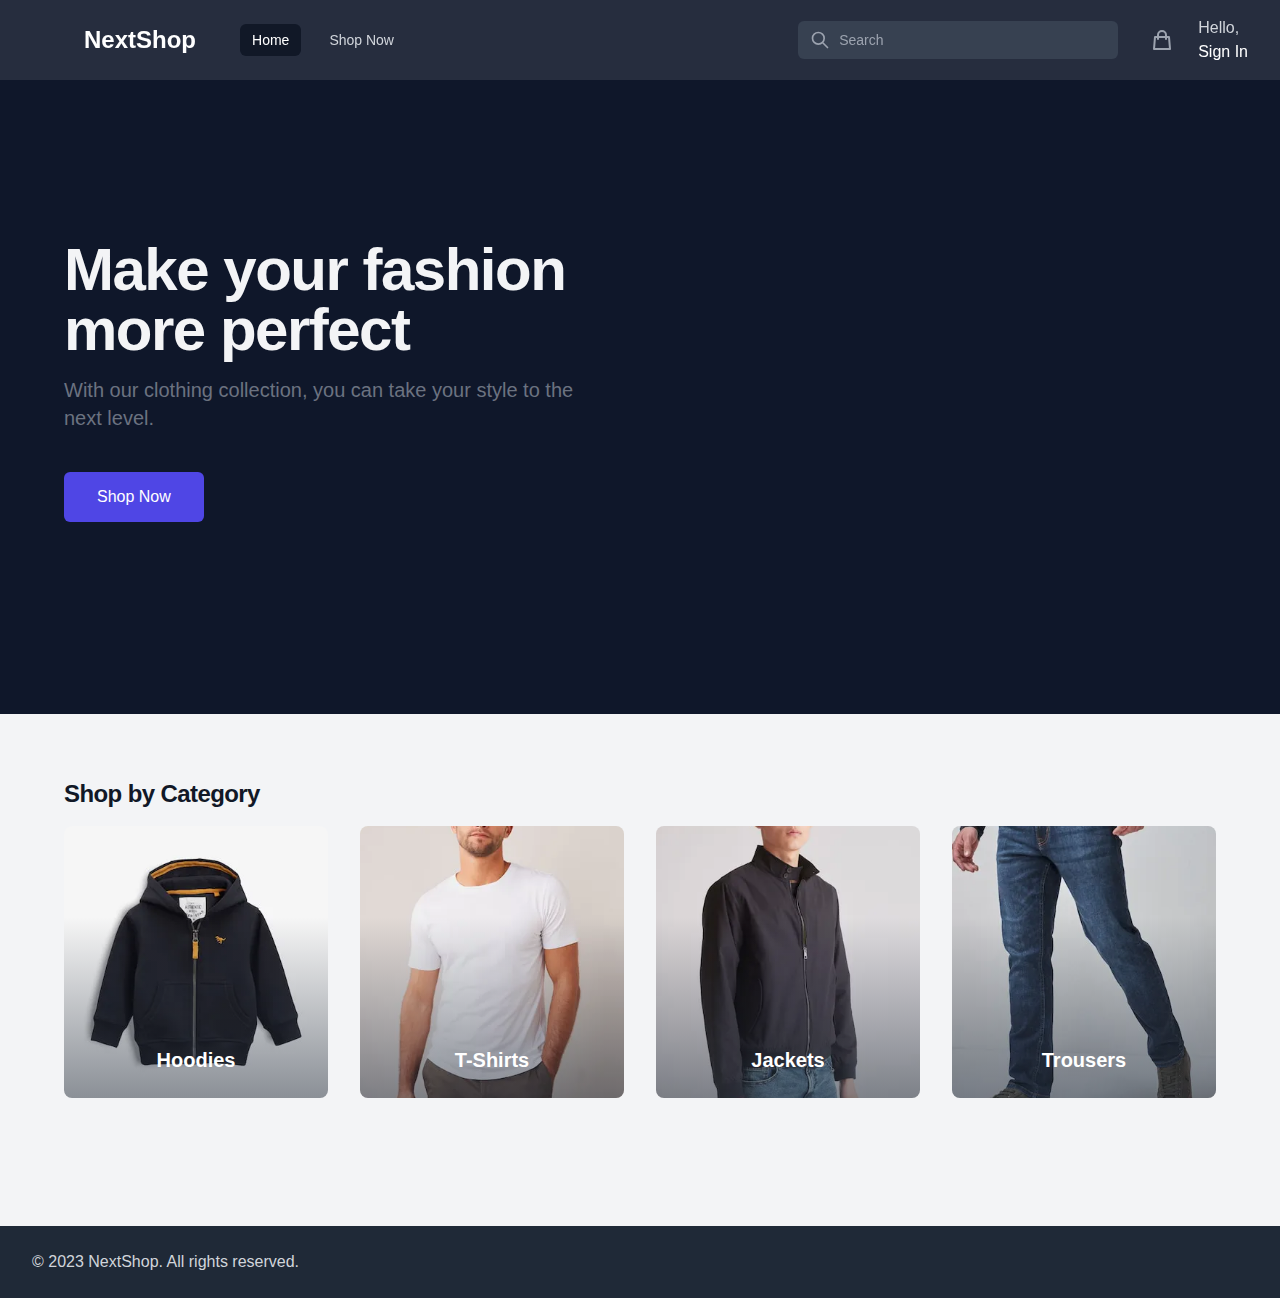
==== commit 420fab5c: "Add files via upload" ====
--- a/index.html
+++ b/index.html
@@ -80,9 +80,9 @@
                                     class="text-gray-300 font-medium">Hello,</span><button
                                     class="focus:outline-none focus:ring-1 focus:ring-offset-1 focus:ring-offset-gray-800 focus:ring-white cursor-pointer"
                                     id="headlessui-menu-button-1" type="button" aria-haspopup="true"
-                                    aria-expanded="false" data-headlessui-state=""><a href="login.html" id="c"><span class="font-medium text-white"
+                                    aria-expanded="false" data-headlessui-state=""><a href="login.html" ><span class="font-medium text-white"
                                     id="names"  href="">Sign In</span></a></button></div>
-                        </div>
+                                   <div><a href="#" id="c"></a></div>
                     </div>
                 </div>
             </div>
@@ -327,367 +327,23 @@
                         </div>
                     </div>
                 </div>
-                <section aria-labelledby="products-heading" class="xl:max-w-7xl xl:mx-auto xl:px-8">
-                    <div class="flex px-4 sm:px-6 py-4 sm:items-center sm:justify-between lg:px-8 xl:px-0">
-                        <h2 id="favorites-heading" class="text-2xl font-extrabold tracking-tight text-gray-900">New
-                            Arrivals</h2>
-                        <p class="hidden md:block text-sm font-semibold text-indigo-600 hover:text-indigo-500 cursor-pointer"
-                            href="/search?sort=newest">Browse all<span aria-hidden="true"> →</span></p>
-                    </div>
-                    <div
-                        class="grid grid-cols-1 gap-y-10 sm:grid-cols-2 gap-x-6 lg:grid-cols-3 xl:grid-cols-4 xl:gap-x-8 mb-6">
-                        <div class="flex flex-col">
-                            <div class="group cursor-pointer" href="/product/hot-stuff-hoodie">
-                                <div class="relative w-full h-80 md:h-auto rounded-lg overflow-hidden"><span
-                                        style="box-sizing:border-box;display:block;overflow:hidden;width:initial;height:initial;background:none;opacity:1;border:0;margin:0;padding:0;position:relative"><span
-                                            style="box-sizing:border-box;display:block;width:initial;height:initial;background:none;opacity:1;border:0;margin:0;padding:0;padding-top:166.66666666666669%"></span><img
-                                            alt=""
-                                            src="images/na1.webp    "
-                                            decoding="async" data-nimg="responsive"
-                                            class="w-full h-full object-center object-cover hover:opacity-75"
-                                            style="position:absolute;top:0;left:0;bottom:0;right:0;box-sizing:border-box;padding:0;border:none;margin:auto;display:block;width:0;height:0;min-width:100%;max-width:100%;min-height:100%;max-height:100%"><noscript><img
-                                                alt="" sizes="100vw"
-                                                srcSet="/_next/image?url=https%3A%2F%2Fxcdn.next.co.uk%2Fcommon%2Fitems%2Fdefault%2Fdefault%2Fpublications%2Fg75%2Fshotzoom%2F3268%2Fa76-403s.jpg%3Fim%3DResize%2Cwidth%3D364&amp;w=640&amp;q=75 640w, /_next/image?url=https%3A%2F%2Fxcdn.next.co.uk%2Fcommon%2Fitems%2Fdefault%2Fdefault%2Fpublications%2Fg75%2Fshotzoom%2F3268%2Fa76-403s.jpg%3Fim%3DResize%2Cwidth%3D364&amp;w=750&amp;q=75 750w, /_next/image?url=https%3A%2F%2Fxcdn.next.co.uk%2Fcommon%2Fitems%2Fdefault%2Fdefault%2Fpublications%2Fg75%2Fshotzoom%2F3268%2Fa76-403s.jpg%3Fim%3DResize%2Cwidth%3D364&amp;w=828&amp;q=75 828w, /_next/image?url=https%3A%2F%2Fxcdn.next.co.uk%2Fcommon%2Fitems%2Fdefault%2Fdefault%2Fpublications%2Fg75%2Fshotzoom%2F3268%2Fa76-403s.jpg%3Fim%3DResize%2Cwidth%3D364&amp;w=1080&amp;q=75 1080w, /_next/image?url=https%3A%2F%2Fxcdn.next.co.uk%2Fcommon%2Fitems%2Fdefault%2Fdefault%2Fpublications%2Fg75%2Fshotzoom%2F3268%2Fa76-403s.jpg%3Fim%3DResize%2Cwidth%3D364&amp;w=1200&amp;q=75 1200w, /_next/image?url=https%3A%2F%2Fxcdn.next.co.uk%2Fcommon%2Fitems%2Fdefault%2Fdefault%2Fpublications%2Fg75%2Fshotzoom%2F3268%2Fa76-403s.jpg%3Fim%3DResize%2Cwidth%3D364&amp;w=1920&amp;q=75 1920w, /_next/image?url=https%3A%2F%2Fxcdn.next.co.uk%2Fcommon%2Fitems%2Fdefault%2Fdefault%2Fpublications%2Fg75%2Fshotzoom%2F3268%2Fa76-403s.jpg%3Fim%3DResize%2Cwidth%3D364&amp;w=2048&amp;q=75 2048w, /_next/image?url=https%3A%2F%2Fxcdn.next.co.uk%2Fcommon%2Fitems%2Fdefault%2Fdefault%2Fpublications%2Fg75%2Fshotzoom%2F3268%2Fa76-403s.jpg%3Fim%3DResize%2Cwidth%3D364&amp;w=3840&amp;q=75 3840w"
-                                                src="/_next/image?url=https%3A%2F%2Fxcdn.next.co.uk%2Fcommon%2Fitems%2Fdefault%2Fdefault%2Fpublications%2Fg75%2Fshotzoom%2F3268%2Fa76-403s.jpg%3Fim%3DResize%2Cwidth%3D364&amp;w=3840&amp;q=75"
-                                                decoding="async" data-nimg="responsive"
-                                                style="position:absolute;top:0;left:0;bottom:0;right:0;box-sizing:border-box;padding:0;border:none;margin:auto;display:block;width:0;height:0;min-width:100%;max-width:100%;min-height:100%;max-height:100%"
-                                                class="w-full h-full object-center object-cover hover:opacity-75"
-                                                loading="lazy" /></noscript></span></div>
-                                <h3 class="mt-4 text-sm text-gray-700 line-clamp-1 hover:text-gray-900">Hot Stuff Hoodie
-                                </h3>
-                                <div class="flex items-center"><svg xmlns="http://www.w3.org/2000/svg"
-                                        viewBox="0 0 20 20" fill="currentColor" aria-hidden="true"
-                                        class="text-indigo-500 h-5 w-5 flex-shrink-0">
-                                        <path
-                                            d="M9.049 2.927c.3-.921 1.603-.921 1.902 0l1.07 3.292a1 1 0 00.95.69h3.462c.969 0 1.371 1.24.588 1.81l-2.8 2.034a1 1 0 00-.364 1.118l1.07 3.292c.3.921-.755 1.688-1.54 1.118l-2.8-2.034a1 1 0 00-1.175 0l-2.8 2.034c-.784.57-1.838-.197-1.539-1.118l1.07-3.292a1 1 0 00-.364-1.118L2.98 8.72c-.783-.57-.38-1.81.588-1.81h3.461a1 1 0 00.951-.69l1.07-3.292z">
-                                        </path>
-                                    </svg><svg xmlns="http://www.w3.org/2000/svg" viewBox="0 0 20 20"
-                                        fill="currentColor" aria-hidden="true"
-                                        class="text-indigo-500 h-5 w-5 flex-shrink-0">
-                                        <path
-                                            d="M9.049 2.927c.3-.921 1.603-.921 1.902 0l1.07 3.292a1 1 0 00.95.69h3.462c.969 0 1.371 1.24.588 1.81l-2.8 2.034a1 1 0 00-.364 1.118l1.07 3.292c.3.921-.755 1.688-1.54 1.118l-2.8-2.034a1 1 0 00-1.175 0l-2.8 2.034c-.784.57-1.838-.197-1.539-1.118l1.07-3.292a1 1 0 00-.364-1.118L2.98 8.72c-.783-.57-.38-1.81.588-1.81h3.461a1 1 0 00.951-.69l1.07-3.292z">
-                                        </path>
-                                    </svg><svg xmlns="http://www.w3.org/2000/svg" viewBox="0 0 20 20"
-                                        fill="currentColor" aria-hidden="true"
-                                        class="text-indigo-500 h-5 w-5 flex-shrink-0">
-                                        <path
-                                            d="M9.049 2.927c.3-.921 1.603-.921 1.902 0l1.07 3.292a1 1 0 00.95.69h3.462c.969 0 1.371 1.24.588 1.81l-2.8 2.034a1 1 0 00-.364 1.118l1.07 3.292c.3.921-.755 1.688-1.54 1.118l-2.8-2.034a1 1 0 00-1.175 0l-2.8 2.034c-.784.57-1.838-.197-1.539-1.118l1.07-3.292a1 1 0 00-.364-1.118L2.98 8.72c-.783-.57-.38-1.81.588-1.81h3.461a1 1 0 00.951-.69l1.07-3.292z">
-                                        </path>
-                                    </svg><svg xmlns="http://www.w3.org/2000/svg" viewBox="0 0 20 20"
-                                        fill="currentColor" aria-hidden="true"
-                                        class="text-indigo-500 h-5 w-5 flex-shrink-0">
-                                        <path
-                                            d="M9.049 2.927c.3-.921 1.603-.921 1.902 0l1.07 3.292a1 1 0 00.95.69h3.462c.969 0 1.371 1.24.588 1.81l-2.8 2.034a1 1 0 00-.364 1.118l1.07 3.292c.3.921-.755 1.688-1.54 1.118l-2.8-2.034a1 1 0 00-1.175 0l-2.8 2.034c-.784.57-1.838-.197-1.539-1.118l1.07-3.292a1 1 0 00-.364-1.118L2.98 8.72c-.783-.57-.38-1.81.588-1.81h3.461a1 1 0 00.951-.69l1.07-3.292z">
-                                        </path>
-                                    </svg><svg xmlns="http://www.w3.org/2000/svg" viewBox="0 0 20 20"
-                                        fill="currentColor" aria-hidden="true"
-                                        class="text-indigo-500 h-5 w-5 flex-shrink-0">
-                                        <path
-                                            d="M9.049 2.927c.3-.921 1.603-.921 1.902 0l1.07 3.292a1 1 0 00.95.69h3.462c.969 0 1.371 1.24.588 1.81l-2.8 2.034a1 1 0 00-.364 1.118l1.07 3.292c.3.921-.755 1.688-1.54 1.118l-2.8-2.034a1 1 0 00-1.175 0l-2.8 2.034c-.784.57-1.838-.197-1.539-1.118l1.07-3.292a1 1 0 00-.364-1.118L2.98 8.72c-.783-.57-.38-1.81.588-1.81h3.461a1 1 0 00.951-.69l1.07-3.292z">
-                                        </path>
-                                    </svg></div>
-                                <p class="mt-1 text-lg font-medium text-gray-900">₹<!-- -->4050</p>
-                            </div><button
-                                class="relative flex bg-gray-200 border border-transparent rounded-md py-2 px-8 items-center justify-center text-sm font-medium text-gray-900 hover:bg-gray-300">Add
-                                to bag</button>
-                        </div>
-                        <div class="flex flex-col" onclick="show()">
-                            <div class="group cursor-pointer" href="/product/naruto-itachi-print-t-shirt">
-                                <div class="relative w-full h-80 md:h-auto rounded-lg overflow-hidden"><span
-                                        style="box-sizing:border-box;display:block;overflow:hidden;width:initial;height:initial;background:none;opacity:1;border:0;margin:0;padding:0;position:relative"><span
-                                            style="box-sizing:border-box;display:block;width:initial;height:initial;background:none;opacity:1;border:0;margin:0;padding:0;padding-top:166.66666666666669%"></span><img
-                                            alt=""
-                                            src="images/na2.webp"
-                                            decoding="async" data-nimg="responsive"
-                                            class="w-full h-full object-center object-cover hover:opacity-75"
-                                            style="position:absolute;top:0;left:0;bottom:0;right:0;box-sizing:border-box;padding:0;border:none;margin:auto;display:block;width:0;height:0;min-width:100%;max-width:100%;min-height:100%;max-height:100%"><noscript><img
-                                                alt="" sizes="100vw"
-                                                srcSet="/_next/image?url=https%3A%2F%2Fxcdn.next.co.uk%2Fcommon%2Fitems%2Fdefault%2Fdefault%2Fitemimages%2Faltitemzoom%2F951033s.jpg%3Fim%3DResize%2Cwidth%3D364&amp;w=640&amp;q=75 640w, /_next/image?url=https%3A%2F%2Fxcdn.next.co.uk%2Fcommon%2Fitems%2Fdefault%2Fdefault%2Fitemimages%2Faltitemzoom%2F951033s.jpg%3Fim%3DResize%2Cwidth%3D364&amp;w=750&amp;q=75 750w, /_next/image?url=https%3A%2F%2Fxcdn.next.co.uk%2Fcommon%2Fitems%2Fdefault%2Fdefault%2Fitemimages%2Faltitemzoom%2F951033s.jpg%3Fim%3DResize%2Cwidth%3D364&amp;w=828&amp;q=75 828w, /_next/image?url=https%3A%2F%2Fxcdn.next.co.uk%2Fcommon%2Fitems%2Fdefault%2Fdefault%2Fitemimages%2Faltitemzoom%2F951033s.jpg%3Fim%3DResize%2Cwidth%3D364&amp;w=1080&amp;q=75 1080w, /_next/image?url=https%3A%2F%2Fxcdn.next.co.uk%2Fcommon%2Fitems%2Fdefault%2Fdefault%2Fitemimages%2Faltitemzoom%2F951033s.jpg%3Fim%3DResize%2Cwidth%3D364&amp;w=1200&amp;q=75 1200w, /_next/image?url=https%3A%2F%2Fxcdn.next.co.uk%2Fcommon%2Fitems%2Fdefault%2Fdefault%2Fitemimages%2Faltitemzoom%2F951033s.jpg%3Fim%3DResize%2Cwidth%3D364&amp;w=1920&amp;q=75 1920w, /_next/image?url=https%3A%2F%2Fxcdn.next.co.uk%2Fcommon%2Fitems%2Fdefault%2Fdefault%2Fitemimages%2Faltitemzoom%2F951033s.jpg%3Fim%3DResize%2Cwidth%3D364&amp;w=2048&amp;q=75 2048w, /_next/image?url=https%3A%2F%2Fxcdn.next.co.uk%2Fcommon%2Fitems%2Fdefault%2Fdefault%2Fitemimages%2Faltitemzoom%2F951033s.jpg%3Fim%3DResize%2Cwidth%3D364&amp;w=3840&amp;q=75 3840w"
-                                                src="/_next/image?url=https%3A%2F%2Fxcdn.next.co.uk%2Fcommon%2Fitems%2Fdefault%2Fdefault%2Fitemimages%2Faltitemzoom%2F951033s.jpg%3Fim%3DResize%2Cwidth%3D364&amp;w=3840&amp;q=75"
-                                                decoding="async" data-nimg="responsive"
-                                                style="position:absolute;top:0;left:0;bottom:0;right:0;box-sizing:border-box;padding:0;border:none;margin:auto;display:block;width:0;height:0;min-width:100%;max-width:100%;min-height:100%;max-height:100%"
-                                                class="w-full h-full object-center object-cover hover:opacity-75"
-                                                loading="lazy" /></noscript></span></div>
-                                <h3 class="mt-4 text-sm text-gray-700 line-clamp-1 hover:text-gray-900">Naruto Itachi
-                                    Print T-shirt</h3>
-                                <div class="flex items-center gap-x-1"><svg xmlns="http://www.w3.org/2000/svg"
-                                        viewBox="0 0 20 20" fill="currentColor" aria-hidden="true"
-                                        class="text-gray-300 h-5 w-5 flex-shrink-0">
-                                        <path
-                                            d="M9.049 2.927c.3-.921 1.603-.921 1.902 0l1.07 3.292a1 1 0 00.95.69h3.462c.969 0 1.371 1.24.588 1.81l-2.8 2.034a1 1 0 00-.364 1.118l1.07 3.292c.3.921-.755 1.688-1.54 1.118l-2.8-2.034a1 1 0 00-1.175 0l-2.8 2.034c-.784.57-1.838-.197-1.539-1.118l1.07-3.292a1 1 0 00-.364-1.118L2.98 8.72c-.783-.57-.38-1.81.588-1.81h3.461a1 1 0 00.951-.69l1.07-3.292z">
-                                        </path>
-                                    </svg>No Reviews</div>
-                                <p class="mt-1 text-lg font-medium text-gray-900">₹<!-- -->1700</p>
-                            </div><button
-                                class="relative flex bg-gray-200 border border-transparent rounded-md py-2 px-8 items-center justify-center text-sm font-medium text-gray-900 hover:bg-gray-300">Add
-                                to bag</button>
-                        </div>
-                        <div class="flex flex-col">
-                            <div class="group cursor-pointer" href="/product/orange-starter-logo-t-shirt">
-                                <div class="relative w-full h-80 md:h-auto rounded-lg overflow-hidden"><span
-                                        style="box-sizing:border-box;display:block;overflow:hidden;width:initial;height:initial;background:none;opacity:1;border:0;margin:0;padding:0;position:relative"><span
-                                            style="box-sizing:border-box;display:block;width:initial;height:initial;background:none;opacity:1;border:0;margin:0;padding:0;padding-top:166.66666666666669%"></span><img
-                                            alt=""
-                                            src="images/na3.webp"
-                                            decoding="async" data-nimg="responsive"
-                                            class="w-full h-full object-center object-cover hover:opacity-75"
-                                            style="position:absolute;top:0;left:0;bottom:0;right:0;box-sizing:border-box;padding:0;border:none;margin:auto;display:block;width:0;height:0;min-width:100%;max-width:100%;min-height:100%;max-height:100%"><noscript><img
-                                                alt="" sizes="100vw"
-                                                srcSet="/_next/image?url=https%3A%2F%2Fxcdn.next.co.uk%2Fcommon%2Fitems%2Fdefault%2Fdefault%2Fpublications%2Fg76%2Fshotzoom%2F3656%2Fd97-855s.jpg%3Fim%3DResize%2Cwidth%3D364&amp;w=640&amp;q=75 640w, /_next/image?url=https%3A%2F%2Fxcdn.next.co.uk%2Fcommon%2Fitems%2Fdefault%2Fdefault%2Fpublications%2Fg76%2Fshotzoom%2F3656%2Fd97-855s.jpg%3Fim%3DResize%2Cwidth%3D364&amp;w=750&amp;q=75 750w, /_next/image?url=https%3A%2F%2Fxcdn.next.co.uk%2Fcommon%2Fitems%2Fdefault%2Fdefault%2Fpublications%2Fg76%2Fshotzoom%2F3656%2Fd97-855s.jpg%3Fim%3DResize%2Cwidth%3D364&amp;w=828&amp;q=75 828w, /_next/image?url=https%3A%2F%2Fxcdn.next.co.uk%2Fcommon%2Fitems%2Fdefault%2Fdefault%2Fpublications%2Fg76%2Fshotzoom%2F3656%2Fd97-855s.jpg%3Fim%3DResize%2Cwidth%3D364&amp;w=1080&amp;q=75 1080w, /_next/image?url=https%3A%2F%2Fxcdn.next.co.uk%2Fcommon%2Fitems%2Fdefault%2Fdefault%2Fpublications%2Fg76%2Fshotzoom%2F3656%2Fd97-855s.jpg%3Fim%3DResize%2Cwidth%3D364&amp;w=1200&amp;q=75 1200w, /_next/image?url=https%3A%2F%2Fxcdn.next.co.uk%2Fcommon%2Fitems%2Fdefault%2Fdefault%2Fpublications%2Fg76%2Fshotzoom%2F3656%2Fd97-855s.jpg%3Fim%3DResize%2Cwidth%3D364&amp;w=1920&amp;q=75 1920w, /_next/image?url=https%3A%2F%2Fxcdn.next.co.uk%2Fcommon%2Fitems%2Fdefault%2Fdefault%2Fpublications%2Fg76%2Fshotzoom%2F3656%2Fd97-855s.jpg%3Fim%3DResize%2Cwidth%3D364&amp;w=2048&amp;q=75 2048w, /_next/image?url=https%3A%2F%2Fxcdn.next.co.uk%2Fcommon%2Fitems%2Fdefault%2Fdefault%2Fpublications%2Fg76%2Fshotzoom%2F3656%2Fd97-855s.jpg%3Fim%3DResize%2Cwidth%3D364&amp;w=3840&amp;q=75 3840w"
-                                                src="/_next/image?url=https%3A%2F%2Fxcdn.next.co.uk%2Fcommon%2Fitems%2Fdefault%2Fdefault%2Fpublications%2Fg76%2Fshotzoom%2F3656%2Fd97-855s.jpg%3Fim%3DResize%2Cwidth%3D364&amp;w=3840&amp;q=75"
-                                                decoding="async" data-nimg="responsive"
-                                                style="position:absolute;top:0;left:0;bottom:0;right:0;box-sizing:border-box;padding:0;border:none;margin:auto;display:block;width:0;height:0;min-width:100%;max-width:100%;min-height:100%;max-height:100%"
-                                                class="w-full h-full object-center object-cover hover:opacity-75"
-                                                loading="lazy" /></noscript></span></div>
-                                <h3 class="mt-4 text-sm text-gray-700 line-clamp-1 hover:text-gray-900">Orange Starter
-                                    Logo T-shirt</h3>
-                                <div class="flex items-center"><svg xmlns="http://www.w3.org/2000/svg"
-                                        viewBox="0 0 20 20" fill="currentColor" aria-hidden="true"
-                                        class="text-indigo-500 h-5 w-5 flex-shrink-0">
-                                        <path
-                                            d="M9.049 2.927c.3-.921 1.603-.921 1.902 0l1.07 3.292a1 1 0 00.95.69h3.462c.969 0 1.371 1.24.588 1.81l-2.8 2.034a1 1 0 00-.364 1.118l1.07 3.292c.3.921-.755 1.688-1.54 1.118l-2.8-2.034a1 1 0 00-1.175 0l-2.8 2.034c-.784.57-1.838-.197-1.539-1.118l1.07-3.292a1 1 0 00-.364-1.118L2.98 8.72c-.783-.57-.38-1.81.588-1.81h3.461a1 1 0 00.951-.69l1.07-3.292z">
-                                        </path>
-                                    </svg><svg xmlns="http://www.w3.org/2000/svg" viewBox="0 0 20 20"
-                                        fill="currentColor" aria-hidden="true"
-                                        class="text-indigo-500 h-5 w-5 flex-shrink-0">
-                                        <path
-                                            d="M9.049 2.927c.3-.921 1.603-.921 1.902 0l1.07 3.292a1 1 0 00.95.69h3.462c.969 0 1.371 1.24.588 1.81l-2.8 2.034a1 1 0 00-.364 1.118l1.07 3.292c.3.921-.755 1.688-1.54 1.118l-2.8-2.034a1 1 0 00-1.175 0l-2.8 2.034c-.784.57-1.838-.197-1.539-1.118l1.07-3.292a1 1 0 00-.364-1.118L2.98 8.72c-.783-.57-.38-1.81.588-1.81h3.461a1 1 0 00.951-.69l1.07-3.292z">
-                                        </path>
-                                    </svg><svg xmlns="http://www.w3.org/2000/svg" viewBox="0 0 20 20"
-                                        fill="currentColor" aria-hidden="true"
-                                        class="text-indigo-500 h-5 w-5 flex-shrink-0">
-                                        <path
-                                            d="M9.049 2.927c.3-.921 1.603-.921 1.902 0l1.07 3.292a1 1 0 00.95.69h3.462c.969 0 1.371 1.24.588 1.81l-2.8 2.034a1 1 0 00-.364 1.118l1.07 3.292c.3.921-.755 1.688-1.54 1.118l-2.8-2.034a1 1 0 00-1.175 0l-2.8 2.034c-.784.57-1.838-.197-1.539-1.118l1.07-3.292a1 1 0 00-.364-1.118L2.98 8.72c-.783-.57-.38-1.81.588-1.81h3.461a1 1 0 00.951-.69l1.07-3.292z">
-                                        </path>
-                                    </svg><svg xmlns="http://www.w3.org/2000/svg" viewBox="0 0 20 20"
-                                        fill="currentColor" aria-hidden="true"
-                                        class="text-indigo-500 h-5 w-5 flex-shrink-0">
-                                        <path
-                                            d="M9.049 2.927c.3-.921 1.603-.921 1.902 0l1.07 3.292a1 1 0 00.95.69h3.462c.969 0 1.371 1.24.588 1.81l-2.8 2.034a1 1 0 00-.364 1.118l1.07 3.292c.3.921-.755 1.688-1.54 1.118l-2.8-2.034a1 1 0 00-1.175 0l-2.8 2.034c-.784.57-1.838-.197-1.539-1.118l1.07-3.292a1 1 0 00-.364-1.118L2.98 8.72c-.783-.57-.38-1.81.588-1.81h3.461a1 1 0 00.951-.69l1.07-3.292z">
-                                        </path>
-                                    </svg><svg xmlns="http://www.w3.org/2000/svg" viewBox="0 0 20 20"
-                                        fill="currentColor" aria-hidden="true"
-                                        class="text-gray-300 h-5 w-5 flex-shrink-0">
-                                        <path
-                                            d="M9.049 2.927c.3-.921 1.603-.921 1.902 0l1.07 3.292a1 1 0 00.95.69h3.462c.969 0 1.371 1.24.588 1.81l-2.8 2.034a1 1 0 00-.364 1.118l1.07 3.292c.3.921-.755 1.688-1.54 1.118l-2.8-2.034a1 1 0 00-1.175 0l-2.8 2.034c-.784.57-1.838-.197-1.539-1.118l1.07-3.292a1 1 0 00-.364-1.118L2.98 8.72c-.783-.57-.38-1.81.588-1.81h3.461a1 1 0 00.951-.69l1.07-3.292z">
-                                        </path>
-                                    </svg></div>
-                                <p class="mt-1 text-lg font-medium text-gray-900">₹<!-- -->1458</p>
-                            </div><button
-                                class="relative flex bg-gray-200 border border-transparent rounded-md py-2 px-8 items-center justify-center text-sm font-medium text-gray-900 hover:bg-gray-300">Add
-                                to bag</button>
-                        </div>
-                        <div class="flex flex-col">
-                            <div class="group cursor-pointer" href="/product/tupac-california-love-t-shirt">
-                                <div class="relative w-full h-80 md:h-auto rounded-lg overflow-hidden"><span
-                                        style="box-sizing:border-box;display:block;overflow:hidden;width:initial;height:initial;background:none;opacity:1;border:0;margin:0;padding:0;position:relative"><span
-                                            style="box-sizing:border-box;display:block;width:initial;height:initial;background:none;opacity:1;border:0;margin:0;padding:0;padding-top:166.66666666666669%"></span><img
-                                            alt=""
-                                            src=""
-                                            decoding="async" data-nimg="responsive"
-                                            class="w-full h-full object-center object-cover hover:opacity-75"
-                                            style="position:absolute;top:0;left:0;bottom:0;right:0;box-sizing:border-box;padding:0;border:none;margin:auto;display:block;width:0;height:0;min-width:100%;max-width:100%;min-height:100%;max-height:100%"><noscript><img
-                                                alt="" sizes="100vw"
-                                                srcSet="/_next/image?url=https%3A%2F%2Fxcdn.next.co.uk%2Fcommon%2Fitems%2Fdefault%2Fdefault%2Fitemimages%2Faltitemzoom%2F419411s.jpg%3Fim%3DResize%2Cwidth%3D364&amp;w=640&amp;q=75 640w, /_next/image?url=https%3A%2F%2Fxcdn.next.co.uk%2Fcommon%2Fitems%2Fdefault%2Fdefault%2Fitemimages%2Faltitemzoom%2F419411s.jpg%3Fim%3DResize%2Cwidth%3D364&amp;w=750&amp;q=75 750w, /_next/image?url=https%3A%2F%2Fxcdn.next.co.uk%2Fcommon%2Fitems%2Fdefault%2Fdefault%2Fitemimages%2Faltitemzoom%2F419411s.jpg%3Fim%3DResize%2Cwidth%3D364&amp;w=828&amp;q=75 828w, /_next/image?url=https%3A%2F%2Fxcdn.next.co.uk%2Fcommon%2Fitems%2Fdefault%2Fdefault%2Fitemimages%2Faltitemzoom%2F419411s.jpg%3Fim%3DResize%2Cwidth%3D364&amp;w=1080&amp;q=75 1080w, /_next/image?url=https%3A%2F%2Fxcdn.next.co.uk%2Fcommon%2Fitems%2Fdefault%2Fdefault%2Fitemimages%2Faltitemzoom%2F419411s.jpg%3Fim%3DResize%2Cwidth%3D364&amp;w=1200&amp;q=75 1200w, /_next/image?url=https%3A%2F%2Fxcdn.next.co.uk%2Fcommon%2Fitems%2Fdefault%2Fdefault%2Fitemimages%2Faltitemzoom%2F419411s.jpg%3Fim%3DResize%2Cwidth%3D364&amp;w=1920&amp;q=75 1920w, /_next/image?url=https%3A%2F%2Fxcdn.next.co.uk%2Fcommon%2Fitems%2Fdefault%2Fdefault%2Fitemimages%2Faltitemzoom%2F419411s.jpg%3Fim%3DResize%2Cwidth%3D364&amp;w=2048&amp;q=75 2048w, /_next/image?url=https%3A%2F%2Fxcdn.next.co.uk%2Fcommon%2Fitems%2Fdefault%2Fdefault%2Fitemimages%2Faltitemzoom%2F419411s.jpg%3Fim%3DResize%2Cwidth%3D364&amp;w=3840&amp;q=75 3840w"
-                                                src="/_next/image?url=https%3A%2F%2Fxcdn.next.co.uk%2Fcommon%2Fitems%2Fdefault%2Fdefault%2Fitemimages%2Faltitemzoom%2F419411s.jpg%3Fim%3DResize%2Cwidth%3D364&amp;w=3840&amp;q=75"
-                                                decoding="async" data-nimg="responsive"
-                                                style="position:absolute;top:0;left:0;bottom:0;right:0;box-sizing:border-box;padding:0;border:none;margin:auto;display:block;width:0;height:0;min-width:100%;max-width:100%;min-height:100%;max-height:100%"
-                                                class="w-full h-full object-center object-cover hover:opacity-75"
-                                                loading="lazy" /></noscript></span></div>
-                                <h3 class="mt-4 text-sm text-gray-700 line-clamp-1 hover:text-gray-900">Tupac California
-                                    Love T-Shirt</h3>
-                                <div class="flex items-center gap-x-1"><svg xmlns="http://www.w3.org/2000/svg"
-                                        viewBox="0 0 20 20" fill="currentColor" aria-hidden="true"
-                                        class="text-gray-300 h-5 w-5 flex-shrink-0">
-                                        <path
-                                            d="M9.049 2.927c.3-.921 1.603-.921 1.902 0l1.07 3.292a1 1 0 00.95.69h3.462c.969 0 1.371 1.24.588 1.81l-2.8 2.034a1 1 0 00-.364 1.118l1.07 3.292c.3.921-.755 1.688-1.54 1.118l-2.8-2.034a1 1 0 00-1.175 0l-2.8 2.034c-.784.57-1.838-.197-1.539-1.118l1.07-3.292a1 1 0 00-.364-1.118L2.98 8.72c-.783-.57-.38-1.81.588-1.81h3.461a1 1 0 00.951-.69l1.07-3.292z">
-                                        </path>
-                                    </svg>No Reviews</div>
-                                <p class="mt-1 text-lg font-medium text-gray-900">₹<!-- -->1458</p>
-                            </div><button
-                                class="relative flex bg-gray-200 border border-transparent rounded-md py-2 px-8 items-center justify-center text-sm font-medium text-gray-900 hover:bg-gray-300">Add
-                                to bag</button>
-                        </div>
-                        <div class="flex flex-col">
-                            <div class="group cursor-pointer" href="/product/rose-printed-hoodie">
-                                <div class="relative w-full h-80 md:h-auto rounded-lg overflow-hidden"><span
-                                        style="box-sizing:border-box;display:block;overflow:hidden;width:initial;height:initial;background:none;opacity:1;border:0;margin:0;padding:0;position:relative"><span
-                                            style="box-sizing:border-box;display:block;width:initial;height:initial;background:none;opacity:1;border:0;margin:0;padding:0;padding-top:166.66666666666669%"></span><img
-                                            alt=""
-                                            src="images/na5.webp"
-                                            decoding="async" data-nimg="responsive"
-                                            class="w-full h-full object-center object-cover hover:opacity-75"
-                                            style="position:absolute;top:0;left:0;bottom:0;right:0;box-sizing:border-box;padding:0;border:none;margin:auto;display:block;width:0;height:0;min-width:100%;max-width:100%;min-height:100%;max-height:100%"><noscript><img
-                                                alt="" sizes="100vw"
-                                                srcSet="/_next/image?url=https%3A%2F%2Fnextzone.vercel.app%2F_next%2Fimage%3Furl%3Dhttps%253A%252F%252Fi.postimg.cc%252FKvbxgZV8%252Fpocketmen1.jpg%26w%3D640%26q%3D75&amp;w=640&amp;q=75 640w, /_next/image?url=https%3A%2F%2Fnextzone.vercel.app%2F_next%2Fimage%3Furl%3Dhttps%253A%252F%252Fi.postimg.cc%252FKvbxgZV8%252Fpocketmen1.jpg%26w%3D640%26q%3D75&amp;w=750&amp;q=75 750w, /_next/image?url=https%3A%2F%2Fnextzone.vercel.app%2F_next%2Fimage%3Furl%3Dhttps%253A%252F%252Fi.postimg.cc%252FKvbxgZV8%252Fpocketmen1.jpg%26w%3D640%26q%3D75&amp;w=828&amp;q=75 828w, /_next/image?url=https%3A%2F%2Fnextzone.vercel.app%2F_next%2Fimage%3Furl%3Dhttps%253A%252F%252Fi.postimg.cc%252FKvbxgZV8%252Fpocketmen1.jpg%26w%3D640%26q%3D75&amp;w=1080&amp;q=75 1080w, /_next/image?url=https%3A%2F%2Fnextzone.vercel.app%2F_next%2Fimage%3Furl%3Dhttps%253A%252F%252Fi.postimg.cc%252FKvbxgZV8%252Fpocketmen1.jpg%26w%3D640%26q%3D75&amp;w=1200&amp;q=75 1200w, /_next/image?url=https%3A%2F%2Fnextzone.vercel.app%2F_next%2Fimage%3Furl%3Dhttps%253A%252F%252Fi.postimg.cc%252FKvbxgZV8%252Fpocketmen1.jpg%26w%3D640%26q%3D75&amp;w=1920&amp;q=75 1920w, /_next/image?url=https%3A%2F%2Fnextzone.vercel.app%2F_next%2Fimage%3Furl%3Dhttps%253A%252F%252Fi.postimg.cc%252FKvbxgZV8%252Fpocketmen1.jpg%26w%3D640%26q%3D75&amp;w=2048&amp;q=75 2048w, /_next/image?url=https%3A%2F%2Fnextzone.vercel.app%2F_next%2Fimage%3Furl%3Dhttps%253A%252F%252Fi.postimg.cc%252FKvbxgZV8%252Fpocketmen1.jpg%26w%3D640%26q%3D75&amp;w=3840&amp;q=75 3840w"
-                                                src="/_next/image?url=https%3A%2F%2Fnextzone.vercel.app%2F_next%2Fimage%3Furl%3Dhttps%253A%252F%252Fi.postimg.cc%252FKvbxgZV8%252Fpocketmen1.jpg%26w%3D640%26q%3D75&amp;w=3840&amp;q=75"
-                                                decoding="async" data-nimg="responsive"
-                                                style="position:absolute;top:0;left:0;bottom:0;right:0;box-sizing:border-box;padding:0;border:none;margin:auto;display:block;width:0;height:0;min-width:100%;max-width:100%;min-height:100%;max-height:100%"
-                                                class="w-full h-full object-center object-cover hover:opacity-75"
-                                                loading="lazy" /></noscript></span></div>
-                                <h3 class="mt-4 text-sm text-gray-700 line-clamp-1 hover:text-gray-900">Rose Printed
-                                    Hoodie</h3>
-                                <div class="flex items-center gap-x-1"><svg xmlns="http://www.w3.org/2000/svg"
-                                        viewBox="0 0 20 20" fill="currentColor" aria-hidden="true"
-                                        class="text-gray-300 h-5 w-5 flex-shrink-0">
-                                        <path
-                                            d="M9.049 2.927c.3-.921 1.603-.921 1.902 0l1.07 3.292a1 1 0 00.95.69h3.462c.969 0 1.371 1.24.588 1.81l-2.8 2.034a1 1 0 00-.364 1.118l1.07 3.292c.3.921-.755 1.688-1.54 1.118l-2.8-2.034a1 1 0 00-1.175 0l-2.8 2.034c-.784.57-1.838-.197-1.539-1.118l1.07-3.292a1 1 0 00-.364-1.118L2.98 8.72c-.783-.57-.38-1.81.588-1.81h3.461a1 1 0 00.951-.69l1.07-3.292z">
-                                        </path>
-                                    </svg>No Reviews</div>
-                                <p class="mt-1 text-lg font-medium text-gray-900">₹<!-- -->5400</p>
-                            </div><button
-                                class="relative flex bg-gray-200 border border-transparent rounded-md py-2 px-8 items-center justify-center text-sm font-medium text-gray-900 hover:bg-gray-300">Add
-                                to bag</button>
-                        </div>
-                        <div class="flex flex-col">
-                            <div class="group cursor-pointer" href="/product/oversize-faux-leather-biker-jacket">
-                                <div class="relative w-full h-80 md:h-auto rounded-lg overflow-hidden"><span
-                                        style="box-sizing:border-box;display:block;overflow:hidden;width:initial;height:initial;background:none;opacity:1;border:0;margin:0;padding:0;position:relative"><span
-                                            style="box-sizing:border-box;display:block;width:initial;height:initial;background:none;opacity:1;border:0;margin:0;padding:0;padding-top:166.66666666666669%"></span><img
-                                            alt=""
-                                            src="images/na6.webp"
-                                            decoding="async" data-nimg="responsive"
-                                            class="w-full h-full object-center object-cover hover:opacity-75"
-                                            style="position:absolute;top:0;left:0;bottom:0;right:0;box-sizing:border-box;padding:0;border:none;margin:auto;display:block;width:0;height:0;min-width:100%;max-width:100%;min-height:100%;max-height:100%"><noscript><img
-                                                alt="" sizes="100vw"
-                                                srcSet="/_next/image?url=https%3A%2F%2Fnextzone.vercel.app%2F_next%2Fimage%3Furl%3Dhttps%253A%252F%252Fi.postimg.cc%252F8PsKVjKm%252Fcontrast1.jpg%26w%3D640%26q%3D75&amp;w=640&amp;q=75 640w, /_next/image?url=https%3A%2F%2Fnextzone.vercel.app%2F_next%2Fimage%3Furl%3Dhttps%253A%252F%252Fi.postimg.cc%252F8PsKVjKm%252Fcontrast1.jpg%26w%3D640%26q%3D75&amp;w=750&amp;q=75 750w, /_next/image?url=https%3A%2F%2Fnextzone.vercel.app%2F_next%2Fimage%3Furl%3Dhttps%253A%252F%252Fi.postimg.cc%252F8PsKVjKm%252Fcontrast1.jpg%26w%3D640%26q%3D75&amp;w=828&amp;q=75 828w, /_next/image?url=https%3A%2F%2Fnextzone.vercel.app%2F_next%2Fimage%3Furl%3Dhttps%253A%252F%252Fi.postimg.cc%252F8PsKVjKm%252Fcontrast1.jpg%26w%3D640%26q%3D75&amp;w=1080&amp;q=75 1080w, /_next/image?url=https%3A%2F%2Fnextzone.vercel.app%2F_next%2Fimage%3Furl%3Dhttps%253A%252F%252Fi.postimg.cc%252F8PsKVjKm%252Fcontrast1.jpg%26w%3D640%26q%3D75&amp;w=1200&amp;q=75 1200w, /_next/image?url=https%3A%2F%2Fnextzone.vercel.app%2F_next%2Fimage%3Furl%3Dhttps%253A%252F%252Fi.postimg.cc%252F8PsKVjKm%252Fcontrast1.jpg%26w%3D640%26q%3D75&amp;w=1920&amp;q=75 1920w, /_next/image?url=https%3A%2F%2Fnextzone.vercel.app%2F_next%2Fimage%3Furl%3Dhttps%253A%252F%252Fi.postimg.cc%252F8PsKVjKm%252Fcontrast1.jpg%26w%3D640%26q%3D75&amp;w=2048&amp;q=75 2048w, /_next/image?url=https%3A%2F%2Fnextzone.vercel.app%2F_next%2Fimage%3Furl%3Dhttps%253A%252F%252Fi.postimg.cc%252F8PsKVjKm%252Fcontrast1.jpg%26w%3D640%26q%3D75&amp;w=3840&amp;q=75 3840w"
-                                                src="/_next/image?url=https%3A%2F%2Fnextzone.vercel.app%2F_next%2Fimage%3Furl%3Dhttps%253A%252F%252Fi.postimg.cc%252F8PsKVjKm%252Fcontrast1.jpg%26w%3D640%26q%3D75&amp;w=3840&amp;q=75"
-                                                decoding="async" data-nimg="responsive"
-                                                style="position:absolute;top:0;left:0;bottom:0;right:0;box-sizing:border-box;padding:0;border:none;margin:auto;display:block;width:0;height:0;min-width:100%;max-width:100%;min-height:100%;max-height:100%"
-                                                class="w-full h-full object-center object-cover hover:opacity-75"
-                                                loading="lazy" /></noscript></span></div>
-                                <h3 class="mt-4 text-sm text-gray-700 line-clamp-1 hover:text-gray-900">Oversize Faux
-                                    Leather Biker Jacket</h3>
-                                <div class="flex items-center"><svg xmlns="http://www.w3.org/2000/svg"
-                                        viewBox="0 0 20 20" fill="currentColor" aria-hidden="true"
-                                        class="text-indigo-500 h-5 w-5 flex-shrink-0">
-                                        <path
-                                            d="M9.049 2.927c.3-.921 1.603-.921 1.902 0l1.07 3.292a1 1 0 00.95.69h3.462c.969 0 1.371 1.24.588 1.81l-2.8 2.034a1 1 0 00-.364 1.118l1.07 3.292c.3.921-.755 1.688-1.54 1.118l-2.8-2.034a1 1 0 00-1.175 0l-2.8 2.034c-.784.57-1.838-.197-1.539-1.118l1.07-3.292a1 1 0 00-.364-1.118L2.98 8.72c-.783-.57-.38-1.81.588-1.81h3.461a1 1 0 00.951-.69l1.07-3.292z">
-                                        </path>
-                                    </svg><svg xmlns="http://www.w3.org/2000/svg" viewBox="0 0 20 20"
-                                        fill="currentColor" aria-hidden="true"
-                                        class="text-indigo-500 h-5 w-5 flex-shrink-0">
-                                        <path
-                                            d="M9.049 2.927c.3-.921 1.603-.921 1.902 0l1.07 3.292a1 1 0 00.95.69h3.462c.969 0 1.371 1.24.588 1.81l-2.8 2.034a1 1 0 00-.364 1.118l1.07 3.292c.3.921-.755 1.688-1.54 1.118l-2.8-2.034a1 1 0 00-1.175 0l-2.8 2.034c-.784.57-1.838-.197-1.539-1.118l1.07-3.292a1 1 0 00-.364-1.118L2.98 8.72c-.783-.57-.38-1.81.588-1.81h3.461a1 1 0 00.951-.69l1.07-3.292z">
-                                        </path>
-                                    </svg><svg xmlns="http://www.w3.org/2000/svg" viewBox="0 0 20 20"
-                                        fill="currentColor" aria-hidden="true"
-                                        class="text-indigo-500 h-5 w-5 flex-shrink-0">
-                                        <path
-                                            d="M9.049 2.927c.3-.921 1.603-.921 1.902 0l1.07 3.292a1 1 0 00.95.69h3.462c.969 0 1.371 1.24.588 1.81l-2.8 2.034a1 1 0 00-.364 1.118l1.07 3.292c.3.921-.755 1.688-1.54 1.118l-2.8-2.034a1 1 0 00-1.175 0l-2.8 2.034c-.784.57-1.838-.197-1.539-1.118l1.07-3.292a1 1 0 00-.364-1.118L2.98 8.72c-.783-.57-.38-1.81.588-1.81h3.461a1 1 0 00.951-.69l1.07-3.292z">
-                                        </path>
-                                    </svg><svg xmlns="http://www.w3.org/2000/svg" viewBox="0 0 20 20"
-                                        fill="currentColor" aria-hidden="true"
-                                        class="text-indigo-500 h-5 w-5 flex-shrink-0">
-                                        <path
-                                            d="M9.049 2.927c.3-.921 1.603-.921 1.902 0l1.07 3.292a1 1 0 00.95.69h3.462c.969 0 1.371 1.24.588 1.81l-2.8 2.034a1 1 0 00-.364 1.118l1.07 3.292c.3.921-.755 1.688-1.54 1.118l-2.8-2.034a1 1 0 00-1.175 0l-2.8 2.034c-.784.57-1.838-.197-1.539-1.118l1.07-3.292a1 1 0 00-.364-1.118L2.98 8.72c-.783-.57-.38-1.81.588-1.81h3.461a1 1 0 00.951-.69l1.07-3.292z">
-                                        </path>
-                                    </svg><svg xmlns="http://www.w3.org/2000/svg" viewBox="0 0 20 20"
-                                        fill="currentColor" aria-hidden="true"
-                                        class="text-indigo-500 h-5 w-5 flex-shrink-0">
-                                        <path
-                                            d="M9.049 2.927c.3-.921 1.603-.921 1.902 0l1.07 3.292a1 1 0 00.95.69h3.462c.969 0 1.371 1.24.588 1.81l-2.8 2.034a1 1 0 00-.364 1.118l1.07 3.292c.3.921-.755 1.688-1.54 1.118l-2.8-2.034a1 1 0 00-1.175 0l-2.8 2.034c-.784.57-1.838-.197-1.539-1.118l1.07-3.292a1 1 0 00-.364-1.118L2.98 8.72c-.783-.57-.38-1.81.588-1.81h3.461a1 1 0 00.951-.69l1.07-3.292z">
-                                        </path>
-                                    </svg></div>
-                                <p class="mt-1 text-lg font-medium text-gray-900">₹<!-- -->8650</p>
-                            </div><button
-                                class="relative flex bg-gray-200 border border-transparent rounded-md py-2 px-8 items-center justify-center text-sm font-medium text-gray-900 hover:bg-gray-300">Add
-                                to bag</button>
-                        </div>
-                        <div class="flex flex-col">
-                            <div class="group cursor-pointer" href="/product/oversized-denim-jacket">
-                                <div class="relative w-full h-80 md:h-auto rounded-lg overflow-hidden"><span
-                                        style="box-sizing:border-box;display:block;overflow:hidden;width:initial;height:initial;background:none;opacity:1;border:0;margin:0;padding:0;position:relative"><span
-                                            style="box-sizing:border-box;display:block;width:initial;height:initial;background:none;opacity:1;border:0;margin:0;padding:0;padding-top:166.66666666666669%"></span><img
-                                            alt=""
-                                            src="images/na7.webp"
-                                            decoding="async" data-nimg="responsive"
-                                            class="w-full h-full object-center object-cover hover:opacity-75"
-                                            style="position:absolute;top:0;left:0;bottom:0;right:0;box-sizing:border-box;padding:0;border:none;margin:auto;display:block;width:0;height:0;min-width:100%;max-width:100%;min-height:100%;max-height:100%"><noscript><img
-                                                alt="" sizes="100vw"
-                                                srcSet="/_next/image?url=https%3A%2F%2Fnextzone.vercel.app%2F_next%2Fimage%3Furl%3Dhttps%253A%252F%252Fi.postimg.cc%252FL5L4F5br%252Fcup1.jpg%26w%3D640%26q%3D75&amp;w=640&amp;q=75 640w, /_next/image?url=https%3A%2F%2Fnextzone.vercel.app%2F_next%2Fimage%3Furl%3Dhttps%253A%252F%252Fi.postimg.cc%252FL5L4F5br%252Fcup1.jpg%26w%3D640%26q%3D75&amp;w=750&amp;q=75 750w, /_next/image?url=https%3A%2F%2Fnextzone.vercel.app%2F_next%2Fimage%3Furl%3Dhttps%253A%252F%252Fi.postimg.cc%252FL5L4F5br%252Fcup1.jpg%26w%3D640%26q%3D75&amp;w=828&amp;q=75 828w, /_next/image?url=https%3A%2F%2Fnextzone.vercel.app%2F_next%2Fimage%3Furl%3Dhttps%253A%252F%252Fi.postimg.cc%252FL5L4F5br%252Fcup1.jpg%26w%3D640%26q%3D75&amp;w=1080&amp;q=75 1080w, /_next/image?url=https%3A%2F%2Fnextzone.vercel.app%2F_next%2Fimage%3Furl%3Dhttps%253A%252F%252Fi.postimg.cc%252FL5L4F5br%252Fcup1.jpg%26w%3D640%26q%3D75&amp;w=1200&amp;q=75 1200w, /_next/image?url=https%3A%2F%2Fnextzone.vercel.app%2F_next%2Fimage%3Furl%3Dhttps%253A%252F%252Fi.postimg.cc%252FL5L4F5br%252Fcup1.jpg%26w%3D640%26q%3D75&amp;w=1920&amp;q=75 1920w, /_next/image?url=https%3A%2F%2Fnextzone.vercel.app%2F_next%2Fimage%3Furl%3Dhttps%253A%252F%252Fi.postimg.cc%252FL5L4F5br%252Fcup1.jpg%26w%3D640%26q%3D75&amp;w=2048&amp;q=75 2048w, /_next/image?url=https%3A%2F%2Fnextzone.vercel.app%2F_next%2Fimage%3Furl%3Dhttps%253A%252F%252Fi.postimg.cc%252FL5L4F5br%252Fcup1.jpg%26w%3D640%26q%3D75&amp;w=3840&amp;q=75 3840w"
-                                                src="/_next/image?url=https%3A%2F%2Fnextzone.vercel.app%2F_next%2Fimage%3Furl%3Dhttps%253A%252F%252Fi.postimg.cc%252FL5L4F5br%252Fcup1.jpg%26w%3D640%26q%3D75&amp;w=3840&amp;q=75"
-                                                decoding="async" data-nimg="responsive"
-                                                style="position:absolute;top:0;left:0;bottom:0;right:0;box-sizing:border-box;padding:0;border:none;margin:auto;display:block;width:0;height:0;min-width:100%;max-width:100%;min-height:100%;max-height:100%"
-                                                class="w-full h-full object-center object-cover hover:opacity-75"
-                                                loading="lazy" /></noscript></span></div>
-                                <h3 class="mt-4 text-sm text-gray-700 line-clamp-1 hover:text-gray-900">Oversized Denim
-                                    Jacket</h3>
-                                <div class="flex items-center gap-x-1"><svg xmlns="http://www.w3.org/2000/svg"
-                                        viewBox="0 0 20 20" fill="currentColor" aria-hidden="true"
-                                        class="text-gray-300 h-5 w-5 flex-shrink-0">
-                                        <path
-                                            d="M9.049 2.927c.3-.921 1.603-.921 1.902 0l1.07 3.292a1 1 0 00.95.69h3.462c.969 0 1.371 1.24.588 1.81l-2.8 2.034a1 1 0 00-.364 1.118l1.07 3.292c.3.921-.755 1.688-1.54 1.118l-2.8-2.034a1 1 0 00-1.175 0l-2.8 2.034c-.784.57-1.838-.197-1.539-1.118l1.07-3.292a1 1 0 00-.364-1.118L2.98 8.72c-.783-.57-.38-1.81.588-1.81h3.461a1 1 0 00.951-.69l1.07-3.292z">
-                                        </path>
-                                    </svg>No Reviews</div>
-                                <p class="mt-1 text-lg font-medium text-gray-900">₹<!-- -->5500</p>
-                            </div><button
-                                class="relative flex bg-gray-200 border border-transparent rounded-md py-2 px-8 items-center justify-center text-sm font-medium text-gray-900 hover:bg-gray-300">Add
-                                to bag</button>
-                        </div>
-                        <div class="flex flex-col">
-                            <div class="group cursor-pointer" href="/product/black-hoodie-with-contrast-graphic">
-                                <div class="relative w-full h-80 md:h-auto rounded-lg overflow-hidden"><span
-                                        style="box-sizing:border-box;display:block;overflow:hidden;width:initial;height:initial;background:none;opacity:1;border:0;margin:0;padding:0;position:relative"><span
-                                            style="box-sizing:border-box;display:block;width:initial;height:initial;background:none;opacity:1;border:0;margin:0;padding:0;padding-top:166.66666666666669%"></span><img
-                                            alt=""
-                                            src="images/na8.webp"
-                                            decoding="async" data-nimg="responsive"
-                                            class="w-full h-full object-center object-cover hover:opacity-75"
-                                            style="position:absolute;top:0;left:0;bottom:0;right:0;box-sizing:border-box;padding:0;border:none;margin:auto;display:block;width:0;height:0;min-width:100%;max-width:100%;min-height:100%;max-height:100%"><noscript><img
-                                                alt="" sizes="100vw"
-                                                srcSet="/_next/image?url=https%3A%2F%2Fxcdn.next.co.uk%2Fcommon%2Fitems%2Fdefault%2Fdefault%2Fpublications%2Fg88%2Fshotzoom%2F1114%2F230-742s.jpg%3Fim%3DResize%2Cwidth%3D364&amp;w=640&amp;q=75 640w, /_next/image?url=https%3A%2F%2Fxcdn.next.co.uk%2Fcommon%2Fitems%2Fdefault%2Fdefault%2Fpublications%2Fg88%2Fshotzoom%2F1114%2F230-742s.jpg%3Fim%3DResize%2Cwidth%3D364&amp;w=750&amp;q=75 750w, /_next/image?url=https%3A%2F%2Fxcdn.next.co.uk%2Fcommon%2Fitems%2Fdefault%2Fdefault%2Fpublications%2Fg88%2Fshotzoom%2F1114%2F230-742s.jpg%3Fim%3DResize%2Cwidth%3D364&amp;w=828&amp;q=75 828w, /_next/image?url=https%3A%2F%2Fxcdn.next.co.uk%2Fcommon%2Fitems%2Fdefault%2Fdefault%2Fpublications%2Fg88%2Fshotzoom%2F1114%2F230-742s.jpg%3Fim%3DResize%2Cwidth%3D364&amp;w=1080&amp;q=75 1080w, /_next/image?url=https%3A%2F%2Fxcdn.next.co.uk%2Fcommon%2Fitems%2Fdefault%2Fdefault%2Fpublications%2Fg88%2Fshotzoom%2F1114%2F230-742s.jpg%3Fim%3DResize%2Cwidth%3D364&amp;w=1200&amp;q=75 1200w, /_next/image?url=https%3A%2F%2Fxcdn.next.co.uk%2Fcommon%2Fitems%2Fdefault%2Fdefault%2Fpublications%2Fg88%2Fshotzoom%2F1114%2F230-742s.jpg%3Fim%3DResize%2Cwidth%3D364&amp;w=1920&amp;q=75 1920w, /_next/image?url=https%3A%2F%2Fxcdn.next.co.uk%2Fcommon%2Fitems%2Fdefault%2Fdefault%2Fpublications%2Fg88%2Fshotzoom%2F1114%2F230-742s.jpg%3Fim%3DResize%2Cwidth%3D364&amp;w=2048&amp;q=75 2048w, /_next/image?url=https%3A%2F%2Fxcdn.next.co.uk%2Fcommon%2Fitems%2Fdefault%2Fdefault%2Fpublications%2Fg88%2Fshotzoom%2F1114%2F230-742s.jpg%3Fim%3DResize%2Cwidth%3D364&amp;w=3840&amp;q=75 3840w"
-                                                src="/_next/image?url=https%3A%2F%2Fxcdn.next.co.uk%2Fcommon%2Fitems%2Fdefault%2Fdefault%2Fpublications%2Fg88%2Fshotzoom%2F1114%2F230-742s.jpg%3Fim%3DResize%2Cwidth%3D364&amp;w=3840&amp;q=75"
-                                                decoding="async" data-nimg="responsive"
-                                                style="position:absolute;top:0;left:0;bottom:0;right:0;box-sizing:border-box;padding:0;border:none;margin:auto;display:block;width:0;height:0;min-width:100%;max-width:100%;min-height:100%;max-height:100%"
-                                                class="w-full h-full object-center object-cover hover:opacity-75"
-                                                loading="lazy" /></noscript></span></div>
-                                <h3 class="mt-4 text-sm text-gray-700 line-clamp-1 hover:text-gray-900">Black Hoodie
-                                    With Contrast Graphic</h3>
-                                <div class="flex items-center"><svg xmlns="http://www.w3.org/2000/svg"
-                                        viewBox="0 0 20 20" fill="currentColor" aria-hidden="true"
-                                        class="text-indigo-500 h-5 w-5 flex-shrink-0">
-                                        <path
-                                            d="M9.049 2.927c.3-.921 1.603-.921 1.902 0l1.07 3.292a1 1 0 00.95.69h3.462c.969 0 1.371 1.24.588 1.81l-2.8 2.034a1 1 0 00-.364 1.118l1.07 3.292c.3.921-.755 1.688-1.54 1.118l-2.8-2.034a1 1 0 00-1.175 0l-2.8 2.034c-.784.57-1.838-.197-1.539-1.118l1.07-3.292a1 1 0 00-.364-1.118L2.98 8.72c-.783-.57-.38-1.81.588-1.81h3.461a1 1 0 00.951-.69l1.07-3.292z">
-                                        </path>
-                                    </svg><svg xmlns="http://www.w3.org/2000/svg" viewBox="0 0 20 20"
-                                        fill="currentColor" aria-hidden="true"
-                                        class="text-indigo-500 h-5 w-5 flex-shrink-0">
-                                        <path
-                                            d="M9.049 2.927c.3-.921 1.603-.921 1.902 0l1.07 3.292a1 1 0 00.95.69h3.462c.969 0 1.371 1.24.588 1.81l-2.8 2.034a1 1 0 00-.364 1.118l1.07 3.292c.3.921-.755 1.688-1.54 1.118l-2.8-2.034a1 1 0 00-1.175 0l-2.8 2.034c-.784.57-1.838-.197-1.539-1.118l1.07-3.292a1 1 0 00-.364-1.118L2.98 8.72c-.783-.57-.38-1.81.588-1.81h3.461a1 1 0 00.951-.69l1.07-3.292z">
-                                        </path>
-                                    </svg><svg xmlns="http://www.w3.org/2000/svg" viewBox="0 0 20 20"
-                                        fill="currentColor" aria-hidden="true"
-                                        class="text-indigo-500 h-5 w-5 flex-shrink-0">
-                                        <path
-                                            d="M9.049 2.927c.3-.921 1.603-.921 1.902 0l1.07 3.292a1 1 0 00.95.69h3.462c.969 0 1.371 1.24.588 1.81l-2.8 2.034a1 1 0 00-.364 1.118l1.07 3.292c.3.921-.755 1.688-1.54 1.118l-2.8-2.034a1 1 0 00-1.175 0l-2.8 2.034c-.784.57-1.838-.197-1.539-1.118l1.07-3.292a1 1 0 00-.364-1.118L2.98 8.72c-.783-.57-.38-1.81.588-1.81h3.461a1 1 0 00.951-.69l1.07-3.292z">
-                                        </path>
-                                    </svg><svg xmlns="http://www.w3.org/2000/svg" viewBox="0 0 20 20"
-                                        fill="currentColor" aria-hidden="true"
-                                        class="text-indigo-500 h-5 w-5 flex-shrink-0">
-                                        <path
-                                            d="M9.049 2.927c.3-.921 1.603-.921 1.902 0l1.07 3.292a1 1 0 00.95.69h3.462c.969 0 1.371 1.24.588 1.81l-2.8 2.034a1 1 0 00-.364 1.118l1.07 3.292c.3.921-.755 1.688-1.54 1.118l-2.8-2.034a1 1 0 00-1.175 0l-2.8 2.034c-.784.57-1.838-.197-1.539-1.118l1.07-3.292a1 1 0 00-.364-1.118L2.98 8.72c-.783-.57-.38-1.81.588-1.81h3.461a1 1 0 00.951-.69l1.07-3.292z">
-                                        </path>
-                                    </svg><svg xmlns="http://www.w3.org/2000/svg" viewBox="0 0 20 20"
-                                        fill="currentColor" aria-hidden="true"
-                                        class="text-gray-300 h-5 w-5 flex-shrink-0">
-                                        <path
-                                            d="M9.049 2.927c.3-.921 1.603-.921 1.902 0l1.07 3.292a1 1 0 00.95.69h3.462c.969 0 1.371 1.24.588 1.81l-2.8 2.034a1 1 0 00-.364 1.118l1.07 3.292c.3.921-.755 1.688-1.54 1.118l-2.8-2.034a1 1 0 00-1.175 0l-2.8 2.034c-.784.57-1.838-.197-1.539-1.118l1.07-3.292a1 1 0 00-.364-1.118L2.98 8.72c-.783-.57-.38-1.81.588-1.81h3.461a1 1 0 00.951-.69l1.07-3.292z">
-                                        </path>
-                                    </svg></div>
-                                <p class="mt-1 text-lg font-medium text-gray-900">₹<!-- -->4050</p>
-                            </div><button
-                                class="relative flex bg-gray-200 border border-transparent rounded-md py-2 px-8 items-center justify-center text-sm font-medium text-gray-900 hover:bg-gray-300">Add
-                                to bag</button>
-                        </div>
-                    </div>
-                    <div class="block md:hidden -mt-4">
-                        <p class="text-sm font-semibold text-indigo-600 hover:text-indigo-500 cursor-pointer"
-                            href="/search?sort=newest">Browse all<span aria-hidden="true"> →</span></p>
-                    </div>
-                </section>
+                
             </div>
         </div>
+
+     <section class="arrival">
+      <div>
+
+      </div>  
+       <div>
+
+       </div>
+       <div>
+
+       </div>
+     </section>
+
+
         <footer class="bg-gray-800 mt-4" aria-labelledby="footer-heading">
             <div class="max-w-7xl mx-auto py-6 px-4 sm:px-6 lg:px-8">
                 <div class="flex items-center justify-between">
